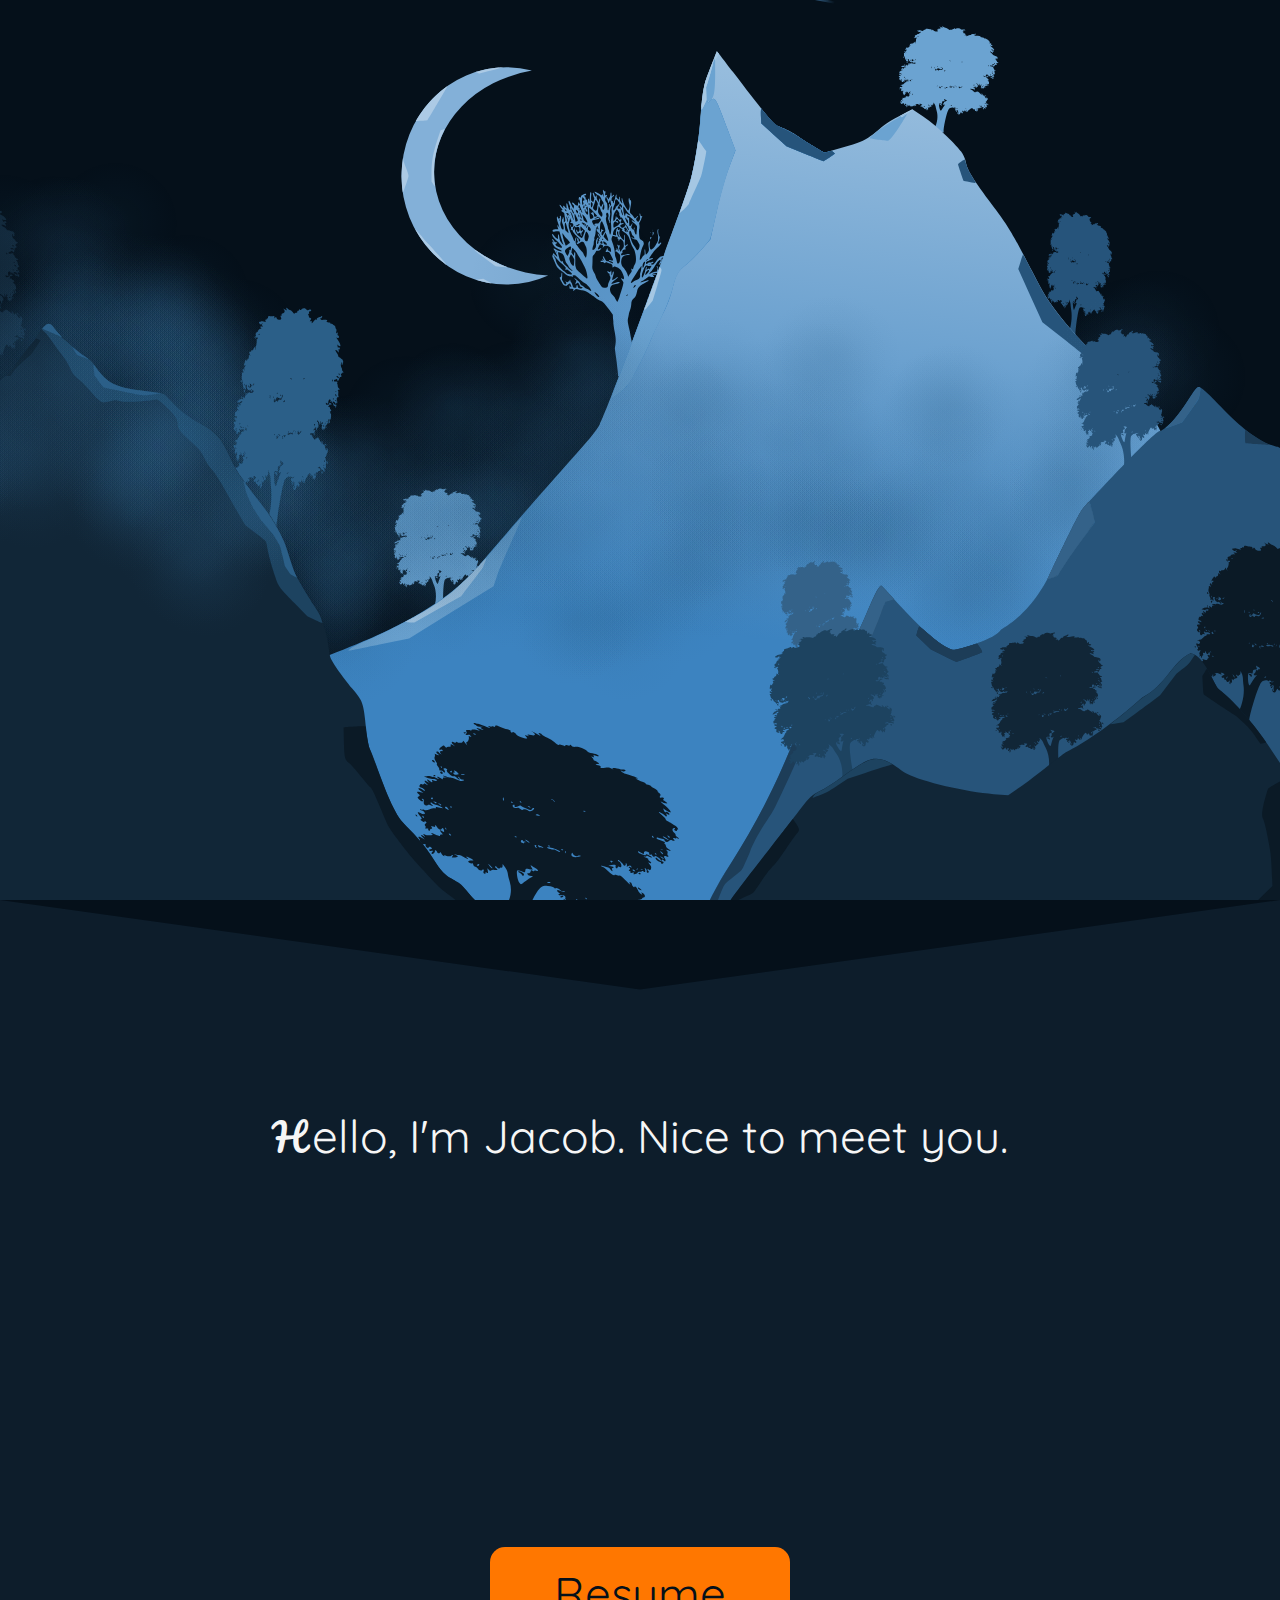
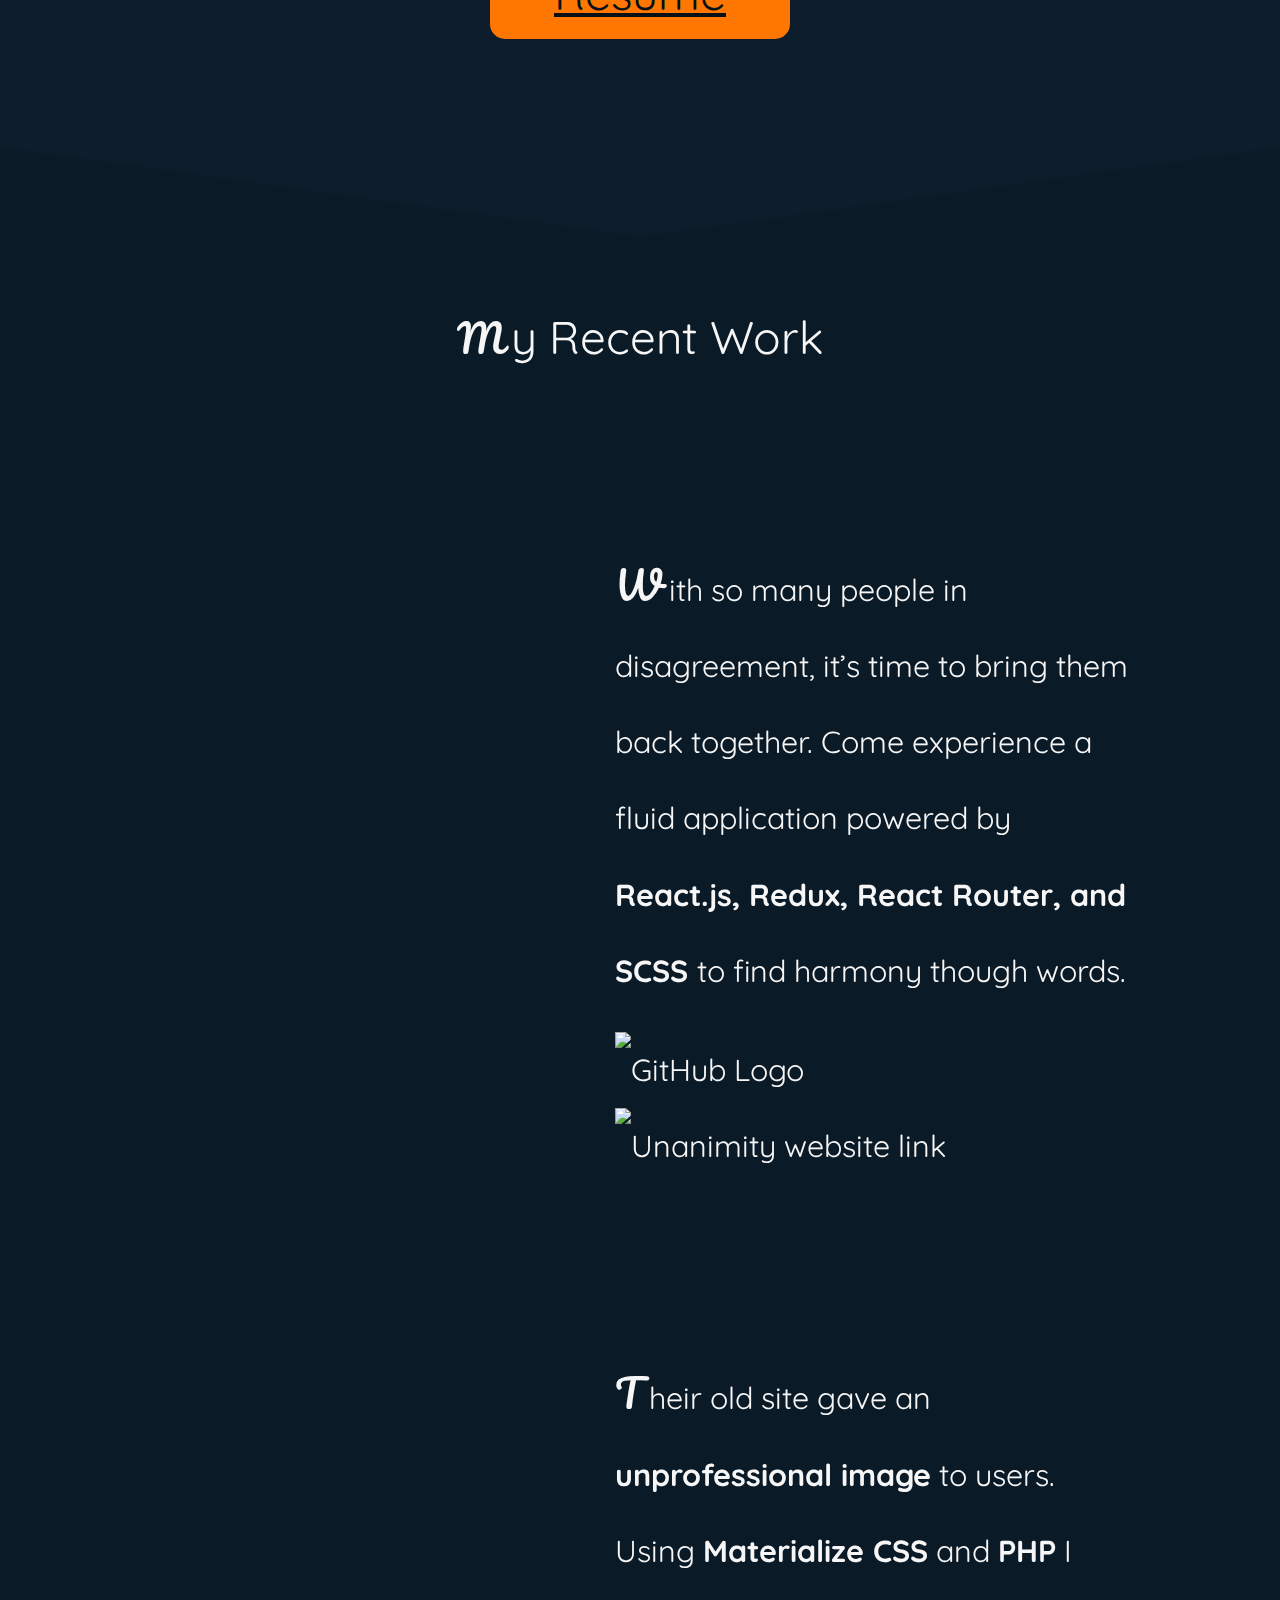
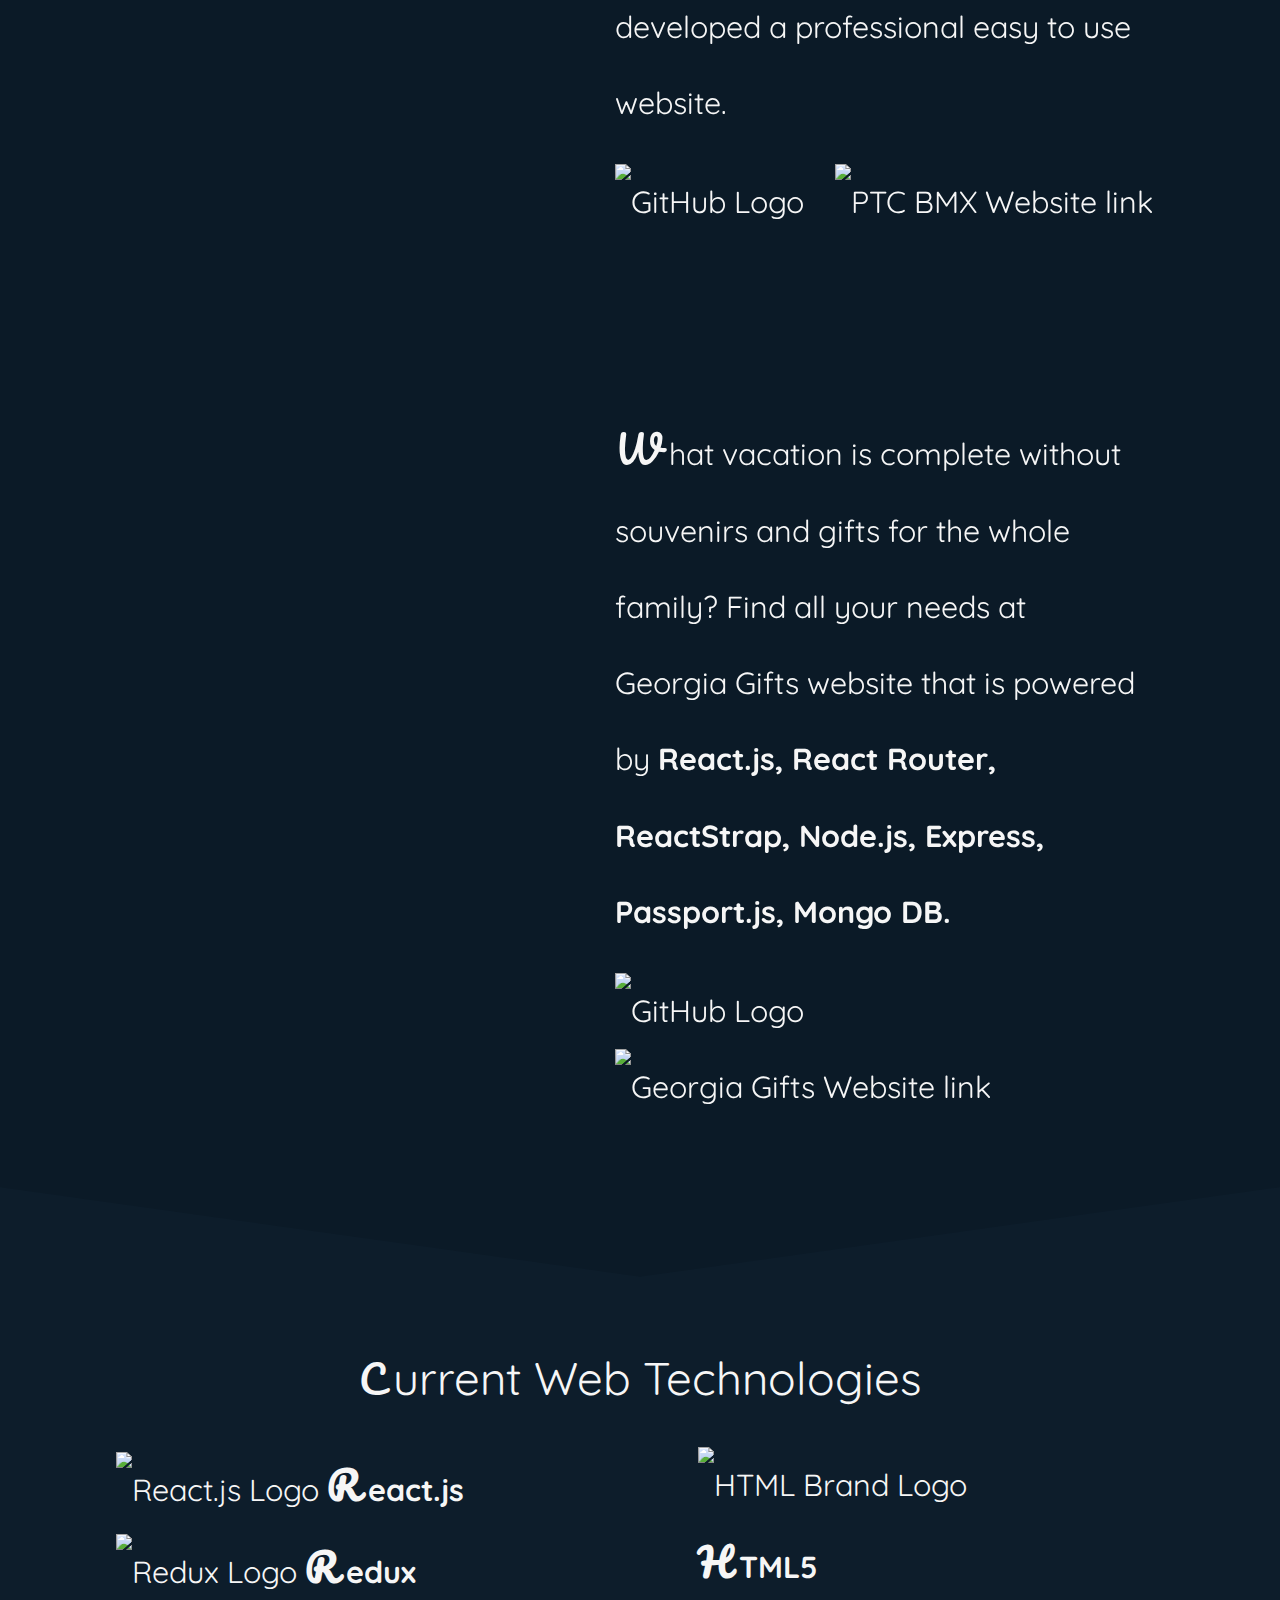
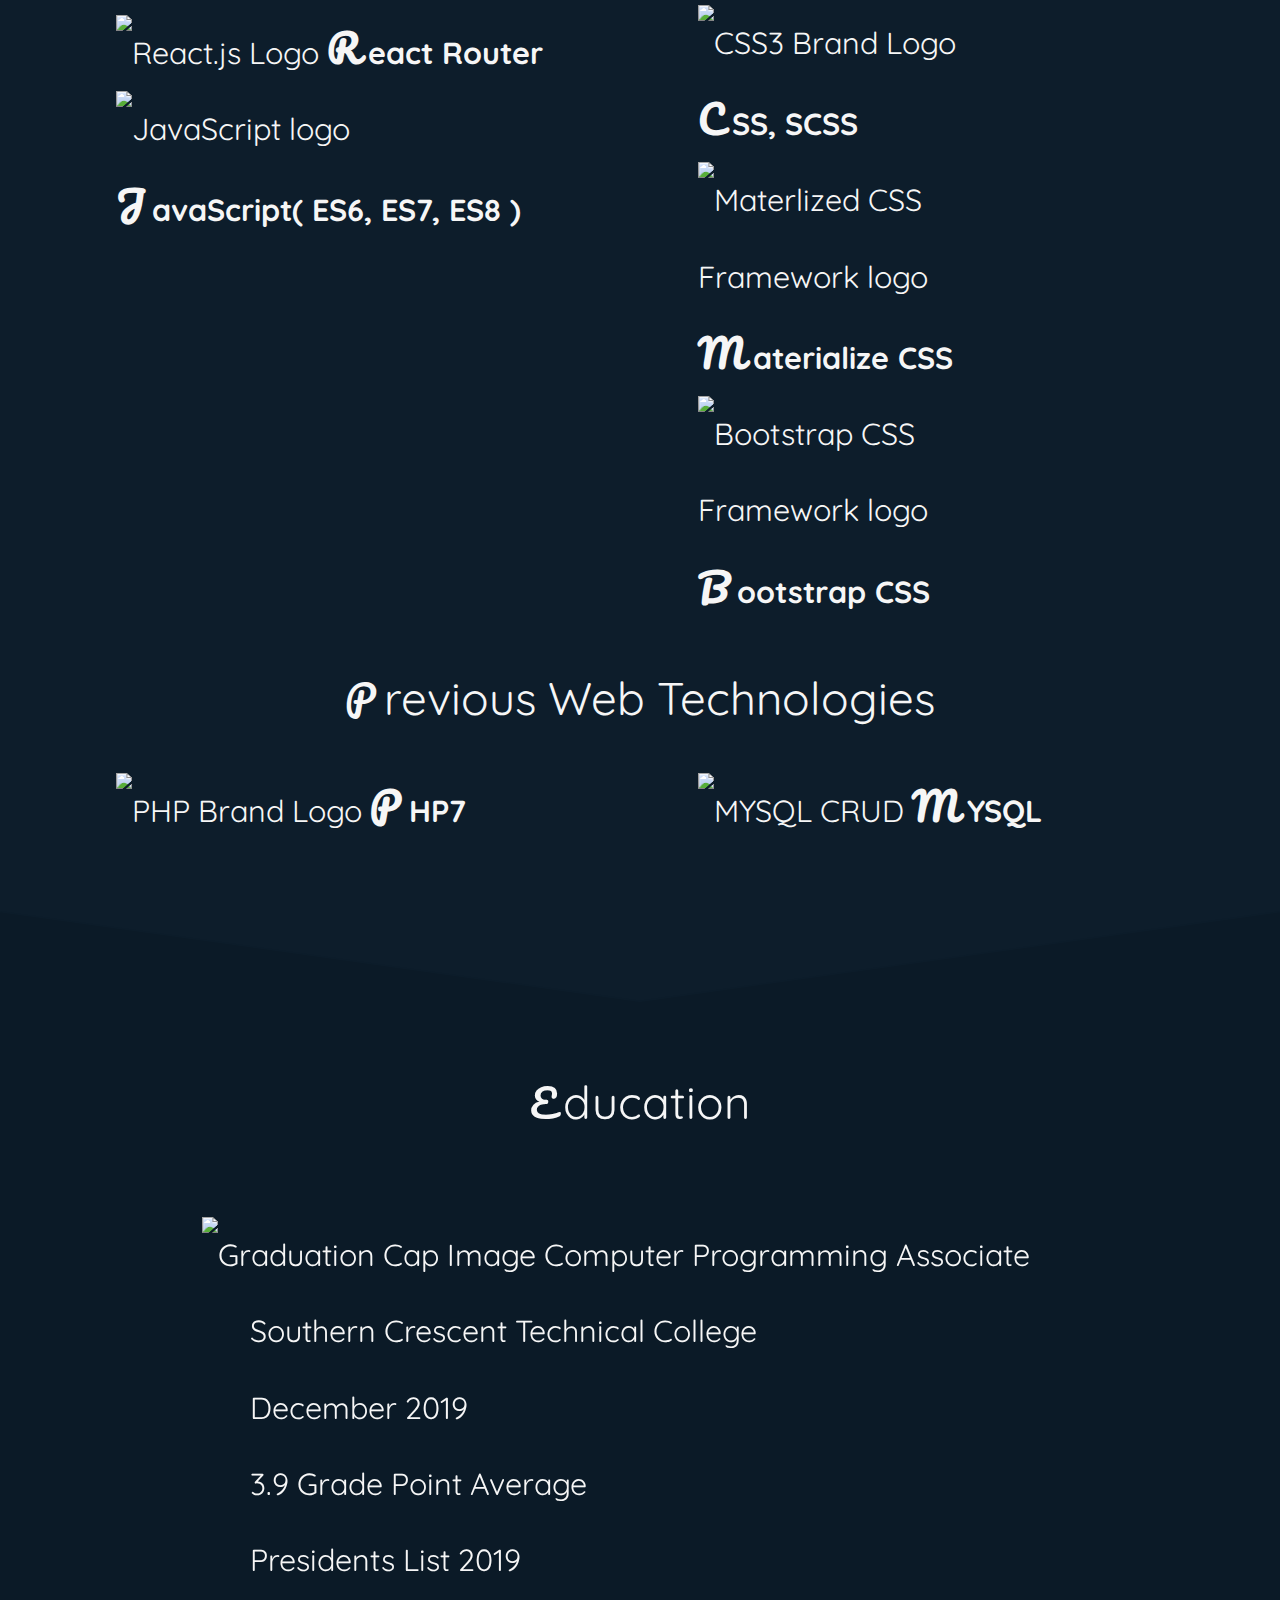
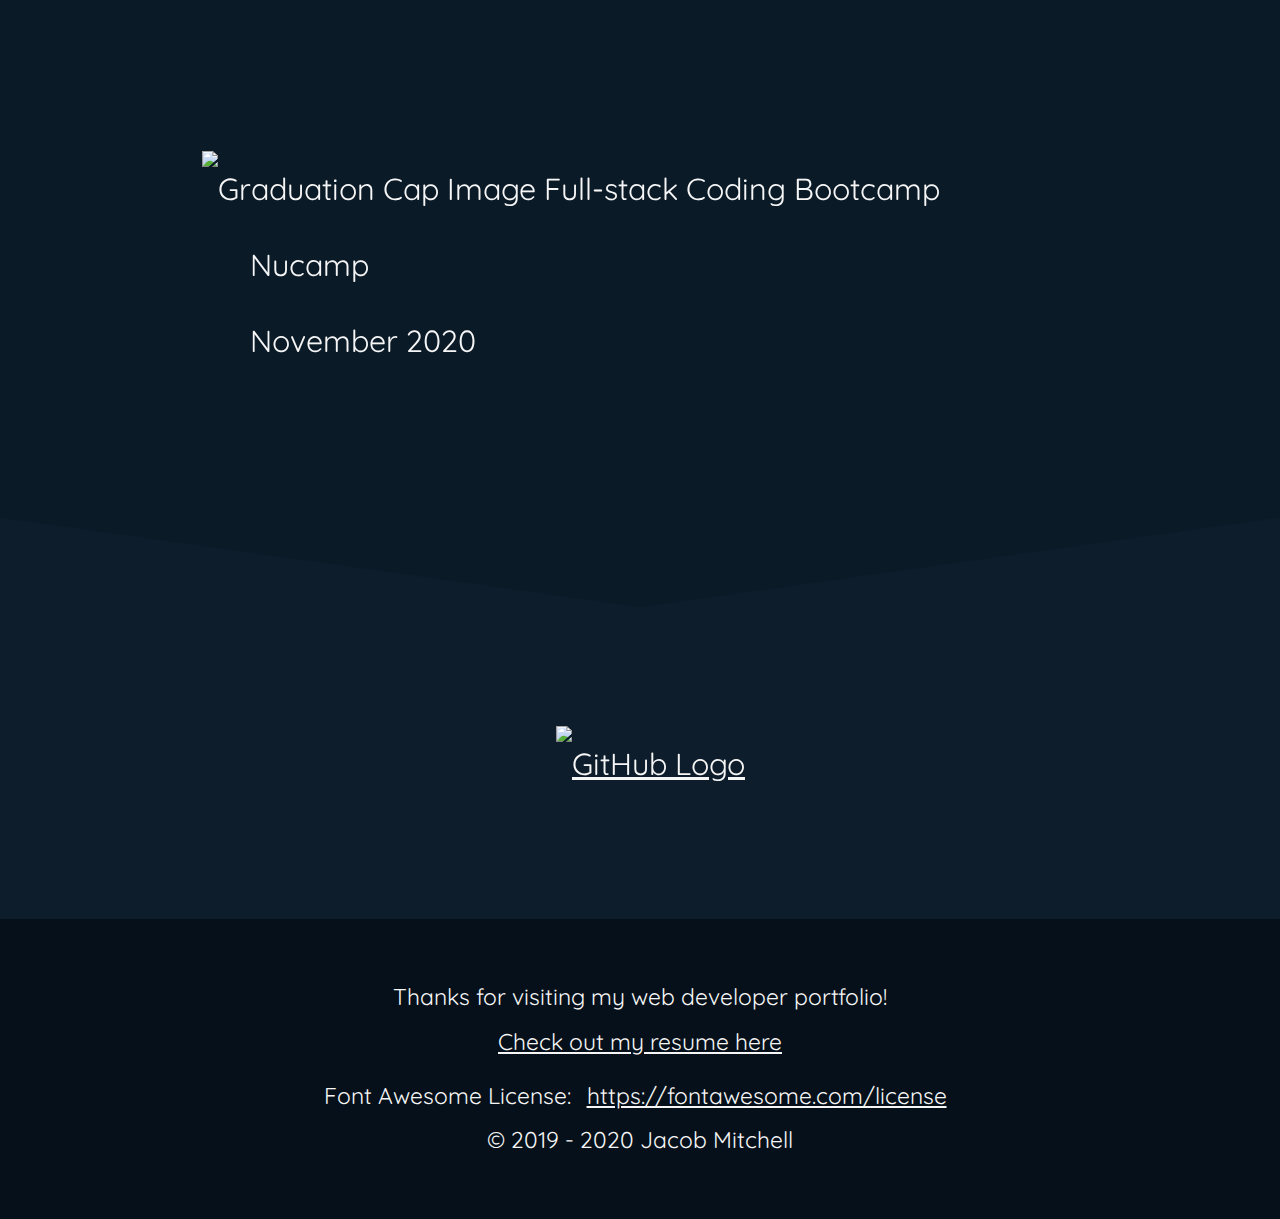
==== index.html @ 5f31bdf4 "Made text colors for portfolio more Professional" ====
﻿<!DOCTYPE html>
<html lang="en">
<head>
	<meta charset="utf-8">
	<meta name="viewport" content="width=device-width, initial-scale=1.0">
	<!-- set browser color to them color. only supported in certain mobile devices as of 5/13/19-->
		<meta name="theme-color" content="#FF7700">
		<meta name="apple-mobile-web-app-status-bar" content="#FF7700">
	<!-- favicon.browser will use the correct one based on their needs -->
		<link rel="apple-touch-icon" sizes="180x180" href="images/apple-touch-icon.png">
		<link rel="icon" type="image/png" sizes="32x32" href="images/favicon-32x32.png">
		<link rel="icon" type="image/png" sizes="16x16" href="images/favicon-16x16.png">
		<link rel="manifest" href="/manifest.json">
		<link rel="stylesheet" type="text/css" href="css/styles.css">
	<!-- Google Fonts-->
		<link   href="https://fonts.googleapis.com/css?family=Quicksand&display=swap" rel="stylesheet noopener">
		<link  href="https://fonts.googleapis.com/css?family=Pacifico&display=swap" rel="stylesheet noopener">
	<!-- SEO-->
	<!--json-ld -->
		<link rel="canonical" href="https://jacobportfolio.com" />
		<script type='application/ld+json'>
			{
			"@context": "http://www.schema.org",
			"@type": "person",
			"name": "Jacob Mitchell",
			"jobTitle": "Javascript Web Developer",
				"image": "images/jacob_website_developer.jpg",
			"url": "https://jacobportfolio.com"
			}
			</script>
			<script type='application/ld+json'>
			{
				"@context": "http://www.schema.org",
				"@type": "WebSite",
			"name": "Jacob Mitchell Web Developer Portfolio",
			"alternateName": "Jacob's Portfolio",
			"url": "https://jacobportfolio.com"
			}
			</script>
			<script type="application/ld+json">
			{
				"@context": "http://schema.org",
				"@type": "WebPage",
				"name": "Jacob Mitchell Web developer Portfolio",
				"description": "I first began programming robots while in high school. Since then, I have grown into a professional web developer focused on exploiting the power of JavaScript languages and frameworks. Check out the rest of my website below to learn about my specific skills and recently completed projects.",
				"publisher": {
					"@type": "ProfilePage",
					"name": "Jacob Mitchell"
				},
					"primaryImageOfPage":{
							"@type": "ImageObject",
							"url": "https://jacobportfolio.com/images/primaryimageofpage.png"
					}
			}
		</script>
	<!--end of json-ld -->
	<meta property="og:title" content="Jacob's Portfolio" >
	<meta property="og:url" content="https://jacobportfolio.com/" >
	<meta property="og:image" content="https://jacobportfolio.com/images/primaryImageOfPage.png" >
	<meta name="description" content="Since coding robots in highschool, three years ago, I've received my computer programming Associate degree. While in college, I started building websites and I'm loving it." />
	<title>Jacob's Portfolio</title>
</head>
<body>
	<header>
		<div class="canvas_container">
			<canvas id="canvas1">Your Browser dose not support HTML5 Canvas</canvas>
			<div class="hero-img"></div>
		</div>
		<div class="herocontent">
			<svg  viewBox="0 100 210 297 " preserveAspectRatio="none">
				<g
				id="heroText">
				<path
					d="m 35.838637,139.30996 q 0.243417,0 0.34925,0.10583 0.116417,0.10584 0.116417,0.27517 0,0.27517 -0.169334,0.48683 -0.15875,0.21167 -0.508,0.22225 -0.836083,0.0106 -1.502833,-0.127 -0.740833,1.57692 -1.788583,2.62467 -1.037167,1.03717 -2.053167,1.03717 -0.931333,0 -1.397,-0.98425 -0.465666,-0.99484 -0.529166,-2.65642 -0.635,1.8415 -1.439334,2.74108 -0.79375,0.89959 -1.693333,0.89959 -1.016,0 -1.534583,-1.25942 -0.518584,-1.27 -0.518584,-3.40783 0,-1.55575 0.275167,-3.41842 0.07408,-0.52917 0.264583,-0.73025 0.201084,-0.21167 0.624417,-0.21167 0.3175,0 0.486833,0.13759 0.179917,0.13758 0.179917,0.508 0,0.0741 -0.02117,0.28575 -0.3175,2.16958 -0.3175,3.69358 0,1.41817 0.243417,2.19075 0.243417,0.77258 0.656167,0.77258 0.370416,0 0.889,-0.77258 0.529166,-0.78317 1.04775,-2.30717 0.518583,-1.53458 0.878416,-3.65125 0.08467,-0.48683 0.306917,-0.66675 0.232833,-0.1905 0.624417,-0.1905 0.328083,0 0.47625,0.14817 0.15875,0.13758 0.15875,0.42333 0,0.16934 -0.02117,0.26459 -0.296333,1.72508 -0.296333,3.45016 0,1.17475 0.07408,1.87325 0.08467,0.6985 0.306917,1.06892 0.232833,0.35983 0.66675,0.35983 0.508,0 1.132416,-0.762 0.624417,-0.77258 1.143,-1.91558 -0.645583,-0.40217 -0.973667,-1.03717 -0.328083,-0.64558 -0.328083,-1.48166 0,-0.83609 0.254,-1.40759 0.264583,-0.58208 0.709083,-0.86783 0.455084,-0.28575 1.005417,-0.28575 0.677333,0 1.068917,0.48683 0.402166,0.48684 0.402166,1.3335 0,1.19592 -0.518583,2.65642 0.53975,0.0952 1.27,0.0952 z m -3.122083,-2.08492 q 0,1.03717 0.66675,1.53459 0.41275,-1.18534 0.41275,-1.95792 0,-0.4445 -0.116417,-0.64558 -0.116417,-0.21167 -0.3175,-0.21167 -0.28575,0 -0.465667,0.33867 -0.179916,0.32808 -0.179916,0.94191 z"
					/>
				<path
					d="m 40.823882,141.52188 q 0.137583,0 0.211666,0.127 0.08467,0.127 0.08467,0.34925 0,0.42333 -0.201083,0.65616 -0.391584,0.47625 -1.11125,0.87842 -0.709083,0.40217 -1.524,0.40217 -1.11125,0 -1.725083,-0.60325 -0.613834,-0.60325 -0.613834,-1.651 0,-0.73025 0.306917,-1.35467 0.306917,-0.635 0.846667,-1.00542 0.550333,-0.37041 1.23825,-0.37041 0.613833,0 0.98425,0.37041 0.370416,0.35984 0.370416,0.98425 0,0.73025 -0.529166,1.25942 -0.518584,0.51858 -1.767417,0.8255 0.264583,0.48683 1.005417,0.48683 0.47625,0 1.0795,-0.32808 0.613833,-0.33867 1.058333,-0.87842 0.127,-0.14816 0.28575,-0.14816 z m -2.667,-1.53459 q -0.391583,0 -0.66675,0.45509 -0.264583,0.45508 -0.264583,1.10066 v 0.0212 q 0.624416,-0.14817 0.98425,-0.4445 0.359833,-0.29633 0.359833,-0.68792 0,-0.20108 -0.116417,-0.3175 -0.105833,-0.127 -0.296333,-0.127 z"
					/>
				<path
					d="m 43.182147,143.93488 q -1.058333,0 -1.545166,-0.81492 -0.47625,-0.81492 -0.47625,-2.36008 0,-1.36525 0.338666,-2.96334 0.338667,-1.60866 0.98425,-2.7305 0.656167,-1.13241 1.55575,-1.13241 0.486834,0 0.783167,0.42333 0.296333,0.41275 0.296333,1.0795 0,0.86783 -0.328083,1.72508 -0.328083,0.85725 -1.090083,1.79917 0.518583,0.0423 0.899583,0.34925 0.391583,0.30692 0.592667,0.79375 0.211666,0.48683 0.211666,1.05833 0,0.79375 -0.3175,1.42875 -0.306916,0.635 -0.814916,0.99484 -0.508,0.34925 -1.090084,0.34925 z m -0.624416,-4.2545 q 0.6985,-1.28059 1.11125,-2.25425 0.423333,-0.98425 0.423333,-1.74625 0,-0.33867 -0.08467,-0.51859 -0.07408,-0.17991 -0.211666,-0.17991 -0.211667,0 -0.465667,0.635 -0.243417,0.62441 -0.455083,1.70391 -0.211667,1.0795 -0.3175,2.36009 z m 0.66675,3.1115 q 0.359833,0 0.60325,-0.39159 0.254,-0.39158 0.254,-1.143 0,-0.58208 -0.211667,-0.87841 -0.211667,-0.29634 -0.508,-0.29634 -0.370417,0 -0.624417,0.381 -0.254,0.381 -0.254,1.11125 0,0.635 0.211667,0.93134 0.211667,0.28575 0.529167,0.28575 z"
					/>
				<path
					d="m 47.593908,141.27846 q -0.254,0.0212 -0.41275,-0.14817 -0.148167,-0.16933 -0.148167,-0.47625 0,-0.28575 0.137583,-0.42333 0.148167,-0.13758 0.423334,-0.15875 l 2.169583,-0.21167 q 0.264583,-0.0212 0.402167,0.13759 0.148166,0.14816 0.148166,0.4445 0,0.5715 -0.550333,0.62441 z"
					/>
				<path
					d="m 60.702361,137.10863 q 0,0.89958 -0.635,1.55575 -0.635,0.64558 -1.852084,0.93133 0.656167,0.17992 0.994834,0.59267 0.338666,0.40216 0.338666,0.93133 0,0.83608 -0.529166,1.44992 -0.518584,0.61383 -1.524,0.9525 -1.005417,0.32808 -2.423583,0.32808 -0.529167,0 -0.846667,-0.0318 -0.01058,0.29633 -0.254,0.4445 -0.243417,0.14817 -0.624417,0.14817 -0.381,0 -0.529166,-0.16934 -0.137584,-0.16933 -0.116417,-0.49741 0.09525,-1.48167 0.370417,-3.10092 0.275166,-1.62983 0.6985,-3.14325 0.07408,-0.26458 0.296333,-0.37042 0.22225,-0.10583 0.582083,-0.10583 0.645584,0 0.645584,0.35983 0,0.14817 -0.0635,0.33867 -0.275167,0.8255 -0.550334,2.24367 -0.275166,1.40758 -0.391583,2.68816 0.508,0.0423 0.8255,0.0423 1.481666,0 2.169583,-0.42334 0.6985,-0.43391 0.6985,-1.10066 0,-0.46567 -0.402167,-0.78317 -0.391583,-0.3175 -1.322916,-0.34925 -0.211667,-0.0106 -0.296333,-0.10583 -0.08467,-0.0952 -0.08467,-0.30692 0,-0.30692 0.127,-0.49742 0.127,-0.1905 0.465666,-0.20108 0.751417,-0.0212 1.354667,-0.22225 0.613833,-0.20108 0.963083,-0.56092 0.34925,-0.37041 0.34925,-0.85725 0,-0.61383 -0.60325,-0.96308 -0.60325,-0.35983 -1.852083,-0.35983 -1.132416,0 -2.19075,0.29633 -1.058333,0.28575 -1.799166,0.73025 -0.338667,0.20108 -0.5715,0.20108 -0.1905,0 -0.296334,-0.127 -0.09525,-0.13758 -0.09525,-0.33866 0,-0.26459 0.105834,-0.45509 0.116416,-0.1905 0.53975,-0.43391 0.889,-0.508 2.084916,-0.79375 1.195917,-0.28575 2.44475,-0.28575 1.915583,0 2.8575,0.64558 0.941917,0.64558 0.941917,1.70392 z"
		
					/>
				<path
					d="m 62.48416,143.93488 q -0.656166,0 -1.04775,-0.47625 -0.391583,-0.47625 -0.391583,-1.24884 0,-0.84666 0.391583,-1.59808 0.391584,-0.762 1.037167,-1.21708 0.656166,-0.46567 1.386416,-0.46567 0.232834,0 0.306917,0.0953 0.08467,0.0847 0.137583,0.3175 0.22225,-0.0423 0.465667,-0.0423 0.518583,0 0.518583,0.37041 0,0.22225 -0.15875,1.05834 -0.243416,1.21708 -0.243416,1.69333 0,0.15875 0.07408,0.254 0.08467,0.0953 0.211667,0.0953 0.201083,0 0.486833,-0.254 0.28575,-0.26458 0.772583,-0.84667 0.127,-0.14816 0.28575,-0.14816 0.137584,0 0.211667,0.127 0.08467,0.127 0.08467,0.34925 0,0.42333 -0.201084,0.65616 -0.433916,0.53975 -0.92075,0.91017 -0.486833,0.37042 -0.941916,0.37042 -0.34925,0 -0.645584,-0.23284 -0.28575,-0.24341 -0.433916,-0.65616 -0.550334,0.889 -1.386417,0.889 z m 0.381,-1.06892 q 0.232833,0 0.4445,-0.27517 0.211667,-0.27516 0.306917,-0.73025 l 0.391583,-1.94733 q -0.4445,0.0106 -0.8255,0.33867 -0.370417,0.3175 -0.592666,0.84666 -0.22225,0.52917 -0.22225,1.12184 0,0.32808 0.127,0.48683 0.137583,0.15875 0.370416,0.15875 z"
					/>
				<path
					d="m 68.960665,144.16771 q -0.550333,0 -0.846666,-0.254 -0.28575,-0.254 -0.28575,-0.5715 0,-0.27517 0.201083,-0.47625 0.201083,-0.20108 0.592667,-0.20108 0.137583,0 0.3175,0.0317 0.1905,0.0212 0.28575,0.0317 -0.01058,-0.27517 -0.127,-0.51859 -0.105834,-0.24341 -0.275167,-0.46566 -0.169333,-0.23284 -0.3175,-0.40217 -0.328083,0.62442 -0.656167,1.03717 -0.3175,0.41275 -0.6985,0.78316 -0.1905,0.1905 -0.402166,0.1905 -0.169334,0 -0.275167,-0.11641 -0.105833,-0.127 -0.105833,-0.30692 0,-0.21167 0.148166,-0.39158 l 0.137584,-0.16934 q 0.582083,-0.71966 0.878416,-1.18533 0.179917,-0.30692 0.423334,-0.81492 0.243416,-0.51858 0.47625,-1.06891 0.201083,-0.46567 0.836083,-0.46567 0.296333,0 0.41275,0.0529 0.116417,0.0529 0.116417,0.16933 0,0.0635 -0.04233,0.20108 -0.04233,0.13759 -0.116416,0.27517 -0.1905,0.381 -0.1905,0.64558 0,0.15875 0.105833,0.34925 0.116417,0.1905 0.34925,0.47625 0.338667,0.4445 0.508,0.762 0.179917,0.30692 0.179917,0.67734 0,0.10583 -0.02117,0.29633 0.518583,-0.20108 1.217083,-1.06892 0.127,-0.14816 0.28575,-0.14816 0.137584,0 0.211667,0.127 0.08467,0.127 0.08467,0.34925 0,0.40216 -0.201084,0.65616 -0.529166,0.65617 -1.016,0.89959 -0.47625,0.23283 -1.185333,0.254 -0.423333,0.35983 -1.005417,0.35983 z"
					/>
				<path
					d="m 77.067335,141.52188 q 0.137583,0 0.211666,0.127 0.08467,0.127 0.08467,0.34925 0,0.42333 -0.201083,0.65616 -0.391584,0.47625 -1.11125,0.87842 -0.709084,0.40217 -1.524,0.40217 -1.11125,0 -1.725084,-0.60325 -0.613833,-0.60325 -0.613833,-1.651 0,-0.73025 0.306917,-1.35467 0.306916,-0.635 0.846666,-1.00542 0.550334,-0.37041 1.23825,-0.37041 0.613834,0 0.98425,0.37041 0.370417,0.35984 0.370417,0.98425 0,0.73025 -0.529167,1.25942 -0.518583,0.51858 -1.767416,0.8255 0.264583,0.48683 1.005416,0.48683 0.47625,0 1.0795,-0.32808 0.613834,-0.33867 1.058334,-0.87842 0.127,-0.14816 0.28575,-0.14816 z m -2.667,-1.53459 q -0.391584,0 -0.66675,0.45509 -0.264584,0.45508 -0.264584,1.10066 v 0.0212 q 0.624417,-0.14817 0.98425,-0.4445 0.359834,-0.29633 0.359834,-0.68792 0,-0.20108 -0.116417,-0.3175 -0.105833,-0.127 -0.296333,-0.127 z"
					/>
				<path
					d="m 81.120423,141.52188 q 0.116417,0.86783 0.338667,1.7145 0.04233,0.13758 0.04233,0.28575 0,0.47625 -0.582083,0.47625 -0.328084,0 -0.508,-0.17992 -0.169334,-0.17992 -0.3175,-0.67733 l -0.01058,-0.0423 q -0.402166,0.49742 -0.73025,0.66675 -0.3175,0.16934 -0.740833,0.16934 -0.645583,0 -1.068917,-0.47625 -0.41275,-0.48684 -0.41275,-1.25942 0,-0.84667 0.359834,-1.56633 0.359833,-0.71967 0.98425,-1.17475 0.624416,-0.46567 1.397,-0.56092 0.201083,-2.00025 0.762,-3.48192 0.5715,-1.48166 1.513416,-1.48166 0.455084,0 0.751417,0.41275 0.306917,0.41275 0.306917,1.24883 0,1.16417 -0.5715,2.71992 -0.5715,1.55575 -1.513417,3.20675 z m 0.910167,-6.55109 q -0.306917,0 -0.582084,1.56634 -0.264583,1.56633 -0.359833,3.40783 1.17475,-2.54 1.17475,-4.1275 0,-0.40217 -0.07408,-0.62442 -0.0635,-0.22225 -0.15875,-0.22225 z m -3.048,7.89517 q 0.211666,0 0.402166,-0.15875 0.201084,-0.15875 0.508,-0.61383 -0.105833,-0.77259 -0.105833,-1.59809 0,-0.32808 0.01058,-0.508 -0.582083,0.16934 -0.963083,0.77259 -0.381,0.60325 -0.381,1.3335 0,0.77258 0.529167,0.77258 z"
					/>
				<path
					d="m 95.146644,137.57429 q 0,0.89959 -0.465666,1.651 -0.465667,0.75142 -1.354667,1.22767 -0.889,0.47625 -2.116667,0.56092 l -0.455083,2.55058 q -0.264583,1.47108 -1.439333,1.47108 -0.645584,0 -1.195917,-0.381 -0.53975,-0.381 -0.867833,-1.16416 -0.328084,-0.78317 -0.328084,-1.92617 0,-2.14842 0.687917,-3.64067 0.6985,-1.50283 1.862667,-2.24366 1.17475,-0.75142 2.582333,-0.75142 0.994833,0 1.68275,0.34925 0.6985,0.34925 1.04775,0.9525 0.359833,0.59267 0.359833,1.34408 z m -3.7465,2.3495 q 2.169584,-0.27516 2.169584,-2.25425 0,-0.6985 -0.465667,-1.13241 -0.455083,-0.4445 -1.418167,-0.4445 -1.090083,0 -1.905,0.68791 -0.804333,0.68792 -1.248833,1.91559 -0.433917,1.21708 -0.433917,2.78341 0,0.65617 0.127,1.16417 0.137584,0.508 0.338667,0.79375 0.211667,0.27517 0.402167,0.27517 0.264583,0 0.402166,-0.73025 l 0.34925,-2.00025 q -0.41275,-0.0635 -0.359833,-0.0529 -0.3175,-0.0529 -0.41275,-0.1905 -0.09525,-0.14817 -0.09525,-0.37042 0,-0.23283 0.127,-0.37041 0.137583,-0.13759 0.370417,-0.13759 0.105833,0 0.15875,0.0106 0.254,0.0423 0.391583,0.0529 0.137583,-0.8255 0.391583,-2.21191 0.0635,-0.35984 0.28575,-0.508 0.232834,-0.15875 0.53975,-0.15875 0.34925,0 0.497417,0.13758 0.15875,0.127 0.15875,0.41275 0,0.16933 -0.02117,0.27517 z"
					/>
				<path
					d="m 96.39961,143.93488 q -0.402166,0 -0.5715,-0.42334 -0.15875,-0.42333 -0.15875,-1.35466 0,-1.37584 0.391584,-2.61409 0.09525,-0.30691 0.306916,-0.4445 0.22225,-0.14816 0.613834,-0.14816 0.211666,0 0.296333,0.0529 0.08467,0.0529 0.08467,0.20109 0,0.16933 -0.15875,0.762 -0.105834,0.42333 -0.169334,0.74083 -0.0635,0.3175 -0.105833,0.78317 0.34925,-0.91017 0.783167,-1.48167 0.433916,-0.5715 0.846666,-0.81492 0.423334,-0.24341 0.772584,-0.24341 0.687913,0 0.687913,0.68791 0,0.13759 -0.09525,0.66675 -0.08467,0.42334 -0.08467,0.52917 0,0.37042 0.26459,0.37042 0.29633,0 0.762,-0.46567 0.13758,-0.13758 0.28575,-0.13758 0.13758,0 0.21166,0.127 0.0847,0.11641 0.0847,0.3175 0,0.39158 -0.21167,0.61383 -0.29633,0.30692 -0.6985,0.52917 -0.39158,0.21166 -0.836084,0.21166 -0.560916,0 -0.85725,-0.28575 -0.28575,-0.28575 -0.28575,-0.77258 0,-0.15875 0.03175,-0.3175 0.02117,-0.21167 0.02117,-0.28575 0,-0.16933 -0.116417,-0.16933 -0.15875,0 -0.423333,0.35983 -0.254,0.34925 -0.508,0.93133 -0.254,0.58209 -0.41275,1.22767 -0.116417,0.49742 -0.275167,0.67733 -0.148166,0.16934 -0.47625,0.16934 z"
					/>
				<path
					d="m 106.69008,140.63288 q 0.13759,0 0.21167,0.13758 0.0741,0.13758 0.0741,0.34925 0,0.508 -0.30691,0.60325 -0.635,0.22225 -1.397,0.254 -0.20109,0.889 -0.79375,1.42875 -0.59267,0.52917 -1.34409,0.52917 -0.635,0 -1.09008,-0.30692 -0.4445,-0.30692 -0.67733,-0.81492 -0.23284,-0.508 -0.23284,-1.10066 0,-0.80434 0.30692,-1.42875 0.30692,-0.635 0.84667,-0.98425 0.53975,-0.35984 1.19591,-0.35984 0.80434,0 1.29117,0.56092 0.49742,0.55033 0.58208,1.36525 0.49742,-0.0318 1.18534,-0.21167 0.0847,-0.0212 0.14816,-0.0212 z m -3.47133,2.18016 q 0.33867,0 0.58208,-0.27516 0.254,-0.27517 0.33867,-0.79375 -0.32808,-0.22225 -0.508,-0.58209 -0.16933,-0.35983 -0.16933,-0.762 0,-0.16933 0.0318,-0.33866 h -0.0529 q -0.42333,0 -0.70908,0.41275 -0.27517,0.40216 -0.27517,1.143 0,0.58208 0.22225,0.889 0.23283,0.30691 0.53975,0.30691 z"
					/>
				<path
					d="m 112.52597,140.63288 q 0.13758,0 0.21166,0.13758 0.0741,0.13758 0.0741,0.34925 0,0.26458 -0.0741,0.41275 -0.0741,0.13758 -0.23283,0.1905 -0.635,0.22225 -1.397,0.254 -0.21167,0.87842 -0.80433,1.41817 -0.58209,0.53975 -1.29117,0.53975 -1.06892,0 -1.55575,-0.81492 -0.48683,-0.81492 -0.48683,-2.36008 0,-1.36525 0.33866,-2.96334 0.33867,-1.60866 0.98425,-2.7305 0.65617,-1.13241 1.55575,-1.13241 0.48684,0 0.78317,0.42333 0.29633,0.41275 0.29633,1.0795 0,0.86783 -0.32808,1.72508 -0.32808,0.85725 -1.09008,1.79917 0.70908,0.0529 1.15358,0.59267 0.4445,0.52916 0.52917,1.31233 0.49741,-0.0318 1.18533,-0.21167 0.0635,-0.0212 0.14817,-0.0212 z m -2.921,-5.6515 q -0.21167,0 -0.46567,0.635 -0.24342,0.62441 -0.45508,1.70391 -0.21167,1.0795 -0.3175,2.36009 0.6985,-1.28059 1.11125,-2.25425 0.42333,-0.98425 0.42333,-1.74625 0,-0.33867 -0.0847,-0.51859 -0.0741,-0.17991 -0.21166,-0.17991 z m -0.55034,7.83166 q 0.32809,0 0.58209,-0.27516 0.254,-0.27517 0.33866,-0.79375 -0.32808,-0.22225 -0.508,-0.58209 -0.16933,-0.35983 -0.16933,-0.762 0,-0.14816 0.0423,-0.40216 h -0.0318 q -0.43391,0 -0.73025,0.43391 -0.28575,0.42334 -0.28575,1.143 0,0.60325 0.22225,0.92075 0.23284,0.3175 0.53975,0.3175 z"
					/>
				<path
					d="m 116.73714,141.52188 q 0.13758,0 0.21167,0.127 0.0847,0.127 0.0847,0.34925 0,0.42333 -0.20108,0.65616 -0.45508,0.56092 -0.99483,0.92075 -0.52917,0.35984 -1.2065,0.35984 -0.93134,0 -1.38642,-0.84667 -0.4445,-0.84667 -0.4445,-2.19075 0,-1.29117 0.32808,-2.94217 0.33867,-1.651 0.98425,-2.83633 0.65617,-1.18533 1.55575,-1.18533 0.508,0 0.79375,0.47625 0.29634,0.46566 0.29634,1.34408 0,1.25942 -0.6985,2.921 -0.6985,1.66158 -1.89442,3.29142 0.0741,0.43391 0.24342,0.62441 0.16933,0.17992 0.4445,0.17992 0.43391,0 0.762,-0.24342 0.32808,-0.254 0.83608,-0.85725 0.127,-0.14816 0.28575,-0.14816 z m -1.30175,-6.5405 q -0.24342,0 -0.55033,0.87841 -0.30692,0.87842 -0.53975,2.18017 -0.23284,1.30175 -0.254,2.49767 0.75141,-1.23825 1.19591,-2.4765 0.4445,-1.24884 0.4445,-2.27542 0,-0.80433 -0.29633,-0.80433 z"
					/>
				<path
					d="m 121.72636,141.52188 q 0.13758,0 0.21166,0.127 0.0847,0.127 0.0847,0.34925 0,0.42333 -0.20108,0.65616 -0.39159,0.47625 -1.11125,0.87842 -0.70909,0.40217 -1.524,0.40217 -1.11125,0 -1.72509,-0.60325 -0.61383,-0.60325 -0.61383,-1.651 0,-0.73025 0.30692,-1.35467 0.30691,-0.635 0.84666,-1.00542 0.55034,-0.37041 1.23825,-0.37041 0.61384,0 0.98425,0.37041 0.37042,0.35984 0.37042,0.98425 0,0.73025 -0.52917,1.25942 -0.51858,0.51858 -1.76741,0.8255 0.26458,0.48683 1.00541,0.48683 0.47625,0 1.0795,-0.32808 0.61384,-0.33867 1.05834,-0.87842 0.127,-0.14816 0.28575,-0.14816 z m -2.667,-1.53459 q -0.39159,0 -0.66675,0.45509 -0.26459,0.45508 -0.26459,1.10066 v 0.0212 q 0.62442,-0.14817 0.98425,-0.4445 0.35984,-0.29633 0.35984,-0.68792 0,-0.20108 -0.11642,-0.3175 -0.10583,-0.127 -0.29633,-0.127 z"
					/>
				<path
					d="m 122.74054,143.93488 q -0.40217,0 -0.5715,-0.42334 -0.15875,-0.42333 -0.15875,-1.35466 0,-1.37584 0.39158,-2.61409 0.0952,-0.30691 0.30692,-0.4445 0.22225,-0.14816 0.61383,-0.14816 0.21167,0 0.29634,0.0529 0.0847,0.0529 0.0847,0.20109 0,0.16933 -0.15875,0.762 -0.10583,0.42333 -0.16933,0.74083 -0.0635,0.30692 -0.10583,0.77258 0.28575,-0.8255 0.67733,-1.397 0.40217,-0.5715 0.81492,-0.84666 0.42333,-0.28575 0.79375,-0.28575 0.37041,0 0.51858,0.16933 0.15875,0.16933 0.15875,0.51858 0,0.33867 -0.20108,1.22767 -0.0847,0.381 -0.11642,0.5715 0.34925,-0.889 0.77258,-1.44992 0.43392,-0.56091 0.84667,-0.79375 0.41275,-0.24341 0.762,-0.24341 0.33867,0 0.508,0.17991 0.17992,0.16934 0.17992,0.508 0,0.27517 -0.11642,1.03717 -0.10583,0.64558 -0.16933,1.22767 -0.0635,0.5715 -0.0635,1.28058 0,0.40217 -0.16934,0.58208 -0.15875,0.16934 -0.52916,0.16934 -0.34925,0 -0.508,-0.17992 -0.15875,-0.17992 -0.15875,-0.53975 0,-0.42333 0.14816,-1.397 0.127,-0.84667 0.127,-1.0795 0,-0.16933 -0.11641,-0.16933 -0.13759,0 -0.39159,0.35983 -0.254,0.34925 -0.508,0.93133 -0.254,0.58209 -0.41275,1.22767 -0.11641,0.508 -0.27516,0.67733 -0.14817,0.16934 -0.48684,0.16934 -0.34925,0 -0.52916,-0.32809 -0.16934,-0.33866 -0.16934,-0.81491 0,-0.40217 0.10584,-1.16417 0.0847,-0.67733 0.0847,-0.889 0,-0.16933 -0.11641,-0.16933 -0.15875,0 -0.40217,0.381 -0.24342,0.381 -0.47625,0.97366 -0.22225,0.59267 -0.35983,1.16417 -0.11642,0.49742 -0.27517,0.67733 -0.14817,0.16934 -0.47625,0.16934 z"
					/>
				<path
					d="m 137.16082,143.96663 q -1.40758,0 -2.25425,-0.52917 -0.84667,-0.53975 -0.84667,-1.64042 0,-0.58208 0.20109,-0.889 0.20108,-0.30691 0.59266,-0.30691 0.28575,0 0.46567,0.14816 0.17992,0.14817 0.17992,0.381 0,0.21167 -0.0317,0.37042 0,0.0423 -0.0212,0.14817 -0.0106,0.10583 -0.0106,0.22225 0,0.47625 0.47625,0.70908 0.48683,0.23283 1.35466,0.23283 0.89959,0 1.40759,-0.3175 0.508,-0.32808 0.508,-0.91016 0,-0.35984 -0.23284,-0.61384 -0.23283,-0.26458 -0.58208,-0.43391 -0.34925,-0.17992 -0.98425,-0.43392 -0.81492,-0.3175 -1.3335,-0.60325 -0.508,-0.28575 -0.87842,-0.77258 -0.35983,-0.49742 -0.35983,-1.22767 0,-0.762 0.40217,-1.35467 0.41275,-0.59266 1.17475,-0.92075 0.77258,-0.32808 1.80975,-0.32808 0.77258,0 1.41816,0.23283 0.64559,0.22225 1.02659,0.68792 0.39158,0.46567 0.39158,1.143 0,0.66675 -0.20108,1.00542 -0.20109,0.33866 -0.59267,0.33866 -0.27517,0 -0.46567,-0.16933 -0.17991,-0.16933 -0.17991,-0.40217 0,-0.20108 0.0318,-0.37041 0.0317,-0.3175 0.0317,-0.40217 0,-0.4445 -0.43392,-0.67733 -0.43392,-0.23284 -1.0795,-0.23284 -0.91017,0 -1.397,0.33867 -0.47625,0.32808 -0.47625,0.93133 0,0.40217 0.24342,0.68792 0.254,0.28575 0.62441,0.47625 0.37042,0.1905 1.03717,0.45508 0.80433,0.32809 1.29117,0.59267 0.48683,0.26458 0.8255,0.71967 0.34925,0.45508 0.34925,1.12183 0,1.24883 -0.9525,1.92617 -0.94192,0.66675 -2.52942,0.66675 z"
					/>
				<path
					d="m 147.77177,140.63288 q 0.13758,0 0.21167,0.13758 0.0741,0.13758 0.0741,0.34925 0,0.508 -0.30692,0.60325 -0.635,0.22225 -1.397,0.254 -0.20108,0.889 -0.79375,1.42875 -0.59266,0.52917 -1.34408,0.52917 -0.635,0 -1.09008,-0.30692 -0.4445,-0.30692 -0.67734,-0.81492 -0.23283,-0.508 -0.23283,-1.10066 0,-0.80434 0.30692,-1.42875 0.30691,-0.635 0.84666,-0.98425 0.53975,-0.35984 1.19592,-0.35984 0.80433,0 1.29117,0.56092 0.49741,0.55033 0.58208,1.36525 0.49742,-0.0318 1.18533,-0.21167 0.0847,-0.0212 0.14817,-0.0212 z m -3.47133,2.18016 q 0.33866,0 0.58208,-0.27516 0.254,-0.27517 0.33867,-0.79375 -0.32809,-0.22225 -0.508,-0.58209 -0.16934,-0.35983 -0.16934,-0.762 0,-0.16933 0.0318,-0.33866 h -0.0529 q -0.42334,0 -0.70909,0.41275 -0.27516,0.40216 -0.27516,1.143 0,0.58208 0.22225,0.889 0.23283,0.30691 0.53975,0.30691 z"
					/>
				<path
					d="m 151.9884,141.52188 q 0.13759,0 0.21167,0.127 0.0847,0.127 0.0847,0.34925 0,0.42333 -0.20109,0.65616 -0.45508,0.56092 -0.99483,0.92075 -0.52917,0.35984 -1.2065,0.35984 -0.93133,0 -1.38642,-0.84667 -0.4445,-0.84667 -0.4445,-2.19075 0,-1.29117 0.32809,-2.94217 0.33866,-1.651 0.98425,-2.83633 0.65616,-1.18533 1.55575,-1.18533 0.508,0 0.79375,0.47625 0.29633,0.46566 0.29633,1.34408 0,1.25942 -0.6985,2.921 -0.6985,1.66158 -1.89442,3.29142 0.0741,0.43391 0.24342,0.62441 0.16933,0.17992 0.4445,0.17992 0.43392,0 0.762,-0.24342 0.32808,-0.254 0.83608,-0.85725 0.127,-0.14816 0.28575,-0.14816 z m -1.30175,-6.5405 q -0.24341,0 -0.55033,0.87841 -0.30692,0.87842 -0.53975,2.18017 -0.23283,1.30175 -0.254,2.49767 0.75142,-1.23825 1.19592,-2.4765 0.4445,-1.24884 0.4445,-2.27542 0,-0.80433 -0.29634,-0.80433 z"
					/>
				<path
					d="m 157.4962,140.66463 q 0.0318,-0.0106 0.10584,-0.0106 0.15875,0 0.24341,0.10584 0.0847,0.10583 0.0847,0.28575 0,0.32808 -0.127,0.51858 -0.127,0.17992 -0.381,0.26458 -0.48683,0.15875 -1.03717,0.15875 -0.46566,0 -0.87841,-0.127 -0.30692,0.49742 -0.67734,1.02659 -0.42333,0.60325 -0.73025,0.8255 -0.30691,0.22225 -0.6985,0.22225 -0.43391,0 -0.68791,-0.33867 -0.24342,-0.33867 -0.30692,-1.06892 -0.127,-1.48166 -0.127,-2.59291 v -0.37042 q 0.0106,-0.34925 0.1905,-0.48683 0.17992,-0.13759 0.53975,-0.13759 0.27517,0 0.40217,0.127 0.13758,0.11642 0.13758,0.40217 0,1.21708 0.14817,3.16442 0.635,-0.94192 0.9525,-1.50284 -0.15875,-0.30691 -0.15875,-0.73025 0,-0.35983 0.15875,-0.6985 0.15875,-0.33866 0.43391,-0.55033 0.27517,-0.21167 0.62442,-0.21167 0.30692,0 0.49742,0.22225 0.1905,0.21167 0.1905,0.62442 0,0.47625 -0.254,1.09008 0.40216,-0.0212 1.06891,-0.15875 z"
					/>
				<path
					d="m 159.22625,138.25163 q -0.4445,0 -0.66675,-0.20109 -0.22225,-0.21166 -0.22225,-0.58208 0,-0.37042 0.28575,-0.61383 0.29633,-0.254 0.73025,-0.254 0.39158,0 0.635,0.1905 0.24342,0.1905 0.24342,0.53975 0,0.42333 -0.27517,0.67733 -0.27517,0.24342 -0.73025,0.24342 z m -0.0847,5.68325 q -0.68791,0 -1.00541,-0.48684 -0.30692,-0.48683 -0.30692,-1.29116 0,-0.47625 0.11642,-1.21709 0.127,-0.75141 0.3175,-1.397 0.0952,-0.33866 0.254,-0.46566 0.15875,-0.127 0.508,-0.127 0.53975,0 0.53975,0.35983 0,0.26458 -0.20109,1.22767 -0.254,1.16416 -0.254,1.57691 0,0.3175 0.0847,0.48684 0.0847,0.16933 0.28575,0.16933 0.1905,0 0.47625,-0.26458 0.28575,-0.26459 0.762,-0.83609 0.127,-0.14816 0.28575,-0.14816 0.13758,0 0.21167,0.127 0.0847,0.127 0.0847,0.34925 0,0.42333 -0.20108,0.65616 -1.04775,1.28059 -1.95792,1.28059 z"
					/>
				<path
					d="m 162.02388,143.93488 q -0.40217,0 -0.5715,-0.42334 -0.15875,-0.42333 -0.15875,-1.35466 0,-1.37584 0.39158,-2.61409 0.0952,-0.30691 0.30692,-0.4445 0.22225,-0.14816 0.61383,-0.14816 0.21167,0 0.29634,0.0529 0.0847,0.0529 0.0847,0.20109 0,0.16933 -0.15875,0.762 -0.10583,0.42333 -0.16933,0.74083 -0.0635,0.3175 -0.10583,0.78317 0.34925,-0.91017 0.78316,-1.48167 0.43392,-0.5715 0.84667,-0.81492 0.42333,-0.24341 0.77258,-0.24341 0.68792,0 0.68792,0.68791 0,0.41275 -0.23283,1.49225 -0.20109,0.92075 -0.20109,1.21709 0,0.42333 0.30692,0.42333 0.21167,0 0.49742,-0.254 0.29633,-0.26458 0.78316,-0.84667 0.127,-0.14816 0.28575,-0.14816 0.13759,0 0.21167,0.127 0.0847,0.127 0.0847,0.34925 0,0.42333 -0.20109,0.65616 -0.45508,0.56092 -0.98425,0.92075 -0.51858,0.35984 -1.18533,0.35984 -0.53975,0 -0.81492,-0.30692 -0.27516,-0.3175 -0.27516,-0.91017 0,-0.29633 0.14816,-1.05833 0.13759,-0.66675 0.13759,-0.92075 0,-0.16933 -0.11642,-0.16933 -0.13758,0 -0.39158,0.35983 -0.24342,0.34925 -0.508,0.93133 -0.254,0.58209 -0.41275,1.22767 -0.11642,0.49742 -0.27517,0.67733 -0.14817,0.16934 -0.47625,0.16934 z"
					/>
				<path
					d="m 170.93869,139.29938 q 0.26458,0 0.37041,0.0847 0.11642,0.0741 0.11642,0.30692 0,0.127 -0.0106,0.20108 -0.0423,0.32809 -0.26459,1.69334 -0.15875,0.92075 -0.20108,1.21708 -0.40217,2.7305 -1.09008,4.30742 -0.67734,1.5875 -1.82034,1.5875 -0.53975,0 -0.87841,-0.33867 -0.33867,-0.32808 -0.33867,-0.86783 0,-0.75142 0.59267,-1.61925 0.59266,-0.85725 2.2225,-2.11667 l 0.0635,-0.41275 q -0.17992,0.28575 -0.47625,0.4445 -0.28575,0.14817 -0.5715,0.14817 -0.65617,0 -1.04775,-0.47625 -0.39159,-0.47625 -0.39159,-1.24884 0,-0.84666 0.39159,-1.59808 0.39158,-0.762 1.03716,-1.21708 0.65617,-0.46567 1.38642,-0.46567 0.23283,0 0.30692,0.0953 0.0847,0.0847 0.13758,0.3175 0.20108,-0.0423 0.46567,-0.0423 z m -1.905,3.56658 q 0.24341,0 0.46566,-0.29633 0.22225,-0.29634 0.3175,-0.84667 l 0.33867,-1.80975 q -0.43392,0.0106 -0.80433,0.33867 -0.37042,0.3175 -0.59267,0.84666 -0.22225,0.52917 -0.22225,1.12184 0,0.32808 0.127,0.48683 0.13758,0.15875 0.37042,0.15875 z m -0.87842,4.80483 q 0.26458,0 0.59267,-0.635 0.33866,-0.635 0.64558,-2.02141 -0.81492,0.6985 -1.17475,1.25941 -0.35983,0.56092 -0.35983,0.98425 0,0.17992 0.0635,0.29634 0.0741,0.11641 0.23283,0.11641 z"
					/>
				</g>
			</svg>	
		</div>
	</header>
	<main>
		<section id="me" class="section-dark">
			<div class="grid">
				<div class="col_container">	
					<h2>Hello, I'm Jacob. Nice to meet you.</h2>		
					<p>
						I first began programming robots while in high school. Since then, I have grown into a professional web developer focused on exploiting the power of JavaScript languages and frameworks. What problems can I solve for you?
					</p>
					<Button class="show_hover"><a target="_blank" href="jacob_mitchell_resume.pdf" aria-label="Jacob Mitchell's resume link">Resume</a></Button>
				</div>
			</div>
		</section>
		<section id="port" class="section-light">
			<h2>My Recent Work</h2>
			<div class="grid portfolio">
				<div class="col_container">
					<div class="grid">
						<!-- Unanimity image  -->
						<div class="port_col_1_5 show_hover">
							<a target="blank" href="https://unanimity.herokuapp.com/">
								<img class="slideIn left" lazy-src="images/unanimity.png" alt= " Unanimity messenger, Harmony through words">
							</a>
						</div>
						<!-- Unanimity -->
						<div class="port_col_5_12">
							<a target="blank" href="https://unanimity.herokuapp.com/">
								<h3 class="slideIn right">Unanimity</h3>									
							</a>						
							<p>
								With so many people in disagreement, it’s time to bring them back together. Come experience a fluid application powered by <strong>React.js, Redux, React Router, and SCSS </strong> to find harmony though words. 									
							</p>
							<a href="https://github.com/Blaine137/unanimityFIREBASE" target="_blank" rel="noreferrer">
								<img lazy-src="images/fontawesome/github-square-brands.svg" alt="GitHub Logo" aria-label="Jacob Mitchell's GitHub Link" class="show_hover github"> 
							</a>
							<a href="https://unanimity.herokuapp.com/" target="_blank" rel="noreferrer">
								<img lazy-src="images/fontawesome/external-link-alt-solid.svg" alt="Unanimity website link" aria-label="Jacob Mitchell's GitHub Link" class="show_hover github"> 
							</a>
						</div>
						<!-- PTC BMX  image -->
						<div class="port_col_1_5 show_hover">						
							<a target="_blank" rel="noopener" href="https://jacobportfolio.com/portfolio/ptc-bmx/">
								<img class="slideIn left" lazy-src="images/ptc_bmx_website.jpg" alt="Picture of PTC BMX website">
							</a>
						</div>
						<!-- PTC BMX  -->
						<div class="port_col_5_12">
							<a target="_blank" rel="noopener" href="https://jacobportfolio.com/portfolio/ptc-bmx/">
								<h3 class="slideIn right">PTC BMX Race Track</h3>
							</a>
							<p>
								Their old site gave an <strong>unprofessional image</strong> to users. Using <strong>Materialize CSS</strong> and <strong>PHP</strong> I developed a professional easy to use website. 
							</p>	
							<a href="https://github.com/transformerjnm/PTC-BMX" target="_blank" rel="noreferrer">
								<img lazy-src="images/fontawesome/github-square-brands.svg" alt="GitHub Logo" aria-label="Jacob Mitchell's GitHub Link" class="show_hover github"> 
							</a>
							<a href="https://jacobportfolio.com/portfolio/ptc-bmx/" target="_blank" rel="noreferrer">
								<img lazy-src="images/fontawesome/external-link-alt-solid.svg" alt="PTC BMX Website link" aria-label="Jacob Mitchell's GitHub Link" class="show_hover github"> 
							</a>
						</div>					
						<!-- Georgia Gifts image -->
						<div class="port_col_1_5 show_hover">
							<a target="_blank" href="https://georgia-gifts.herokuapp.com/" rel="noreferrer">
								<img class="slideIn left" lazy-src="images/georgia_gifts_react.png" alt="Georgia Gifts is a small website that demonstrates react.js website development.">
							</a>
						</div>
						<!-- Georgia Gifts -->
						<div class="port_col_5_12">
							<a target="_blank" href="https://georgia-gifts.herokuapp.com/" rel="noreferrer">
								<h3 class="slideIn right">Georgia Gifts</h3>
							</a>						
							<p>
								What vacation is complete without souvenirs and gifts for the whole family? Find all your needs 
								at Georgia Gifts website that is powered by <strong>React.js, React Router, ReactStrap, Node.js, Express, Passport.js, Mongo DB.</strong>
							</p>						
							<a href="https://github.com/transformerjnm/Gerogia-Gifts-MERN" target="_blank" rel="noreferrer">
								<img lazy-src="images/fontawesome/github-square-brands.svg" alt="GitHub Logo" aria-label="Link to Georgia Gifts Project" class="show_hover github"> 
							</a>
							<a href="https://georgia-gifts.herokuapp.com/" target="_blank" rel="noreferrer">
								<img lazy-src="images/fontawesome/external-link-alt-solid.svg" alt="Georgia Gifts Website link" aria-label="Jacob Mitchell's GitHub Link" class="show_hover github"> 
							</a>
						</div><!-- MYSQL & PHP -->				
					</div><!-- grid -->
				</div><!-- col container -->
			</div><!-- grid portfolio -->
		</section><!-- portfolio -->
		<section id="skills" class="section-dark grid">
			<h2>Current Web Technologies</h2>			
			<div class="skill_col_1">
				<img class="skillIconHeight" lazy-src="images/fontawesome/react-brands.svg" alt="React.js Logo" aria-label="React.js logo">
				<h4>React.js</h4>
				<br>
				<img class="skillIconHeight" lazy-src="images/redux.png" alt="Redux Logo" aria-label="redux logo">
				<h4>Redux</h4>
				<br>
				<img class="skillIconHeight" lazy-src="images/fontawesome/react-brands.svg" alt="React.js Logo" aria-label="React.js logo">
				<h4>React Router</h4>
				<br>
				<img class="skillIconHeight" lazy-src="images/fontawesome/js-square-brands.svg" alt="JavaScript logo" aria-label="JavaScript Logo">
				<h4>JavaScript( ES6, ES7, ES8 )</h4>
				<br>
			</div>
			<div class="skill_col_2">
				<img class="skillIconHeight" aria-label="HTML Brand Logo" lazy-src="images/fontawesome/html5-brands.svg" alt="HTML Brand Logo">
				<h4>HTML5</h4>
				<br>
				<img class="skillIconHeight" lazy-src="images/fontawesome/css3-alt-brands.svg" alt="CSS3 Brand Logo" aria-label="CSS3 Brand Logo">
				<h4>CSS, SCSS</h4>
				<br>
				<img class="skillIconHeight" aria-label="Materlized CSS Framework logo" lazy-src="images/materlized-css.png" alt="Materlized CSS Framework logo">
				<h4>Materialize CSS</h4>
				<br>
				<img class="bootstrap skillIconHeight" aria-label="Bootstrap CSS Framework logo" lazy-src="images/fontawesome/bootstrap-brands.svg" alt="Bootstrap CSS Framework logo">
				<h4>Bootstrap CSS</h4>
			</div>	
			<h2>Previous Web Technologies</h2>	
			<div class="skill_col_1">
				<img class="php skillIconHeight" lazy-src="images/fontawesome/php-brands.svg" alt="PHP Brand Logo" aria-label="PHP Brand Logo">
				<h4>PHP7</h4>
				<br>	
			</div>
			<div class="skill_col_2">
				<img class="skillIconHeight" aria-label="MYSQL CRUD Logo" lazy-src="images/mysql.png" alt="MYSQL CRUD">
				<h4>MYSQL</h4>
				<br>	
			</div>
		</section>
		<section id="edu" class="section-light">
			<h2>Education</h2>
			<div class="grid">
				<div class="col_container">
					<ul>
						<li><img class="grad_cap" lazy-src="images/fontawesome/graduation-cap-solid.svg" alt="Graduation Cap Image">&nbsp;Computer Programming Associate</li>
						<ul>
							<li>&nbsp;Southern Crescent Technical College</li>
							<li>&nbsp;December 2019</li>
							<li>&nbsp;3.9 Grade Point Average</li>
							<li>&nbsp;Presidents List 2019</li>
						</ul>
					</ul>					
				</div>
				<div class="col_container">
					<ul>
						<li><img class="grad_cap" lazy-src="images/fontawesome/graduation-cap-solid.svg" alt="Graduation Cap Image">&nbsp;Full-stack Coding Bootcamp</li>
						<ul>
							<li>&nbsp;Nucamp</li>
							<li>&nbsp;November 2020</li>
						</ul>
					</ul>
				</div>	
			</div>
		</section>
		<section id="contact" class="section-dark">
			<div class="grid ">
				<div class="col_container">
					<div class="flex contact">
						<a rel="noreferrer" href="https://www.linkedin.com/in/jacob-mitchell157/" target="_blank">
							<img class="show_hover contact_icon slideIn left" lazy-src="images/fontawesome/linkedin-brands.svg" alt="Linkedin Logo" aria-label="Jacob Mitchell's Linkedin link">
						</a>				
						<a href="https://github.com/transformerjnm/" target="_blank" rel="noreferrer">
							<img lazy-src="images/fontawesome/github-square-brands.svg" alt="GitHub Logo" aria-label="Jacob Mitchell's GitHub Link" class="show_hover contact_icon">
						</a>						
						<a href="mailto:jacob.mitchell157@gmail.com">
							<img class="show_hover contact_icon slideIn right" lazy-src="images/fontawesome/envelope-solid.svg" alt="Email image" aria-label="Jacob Mitchell's email link">
						</a>
					</div>
				</div>
			</div>
		</section>
	</main>
	<footer>
		<span>Thanks for visiting my web developer portfolio!</span><br>
		<span><a href="jacob_mitchell_resume.pdf" aria-label="Jacob Mitchell's resume link" target="_blank">Check out my resume here</a></span><br>
		<span>Font Awesome License: <a target="_blank" rel="noopener" href="https://fontawesome.com/license">https://fontawesome.com/license</a></span><br>
		<span>&copy; 2019 - 2020 Jacob Mitchell</span><br>
	</footer>
	<script src="js/intersectionobserver.js"></script>
	<script src="js/canvas.js" defer></script>
	<script src="js/app.js"></script>	
</body>
</html>
---- css/styles.css ----
:root {
	--section-dark: rgba(13, 29, 43, 1);
	--section-light: rgba(13, 29, 43, 0.8);
	--accent-background: #05101a;
	--accent-rgba: rgba(5, 16, 26, 0.8);
	--action-color: #FF7700;
	--font-color: #f6f6f6;
	--background-img-path: url(../images/night_mountains_hero.svg);
}
/*-----Global Styles-----*/
html {
	box-sizing: border-box;
	font-size: calc(0.5em + 2.5vmin);
	scroll-behavior: smooth;
	overflow-x: hidden;
}
*, *:before, *:after { box-sizing: inherit; }
/*a tag padding makes click targets bigger for mobile and motor disabled people*/
a {
	padding: 10px;
	color: var(--font-color);
	display: inline-block;
}
body {
	color: var(--font-color);
	text-align: left;
	margin: 0;
	line-height: 250%;
	background-color: var(--accent-background);
	font-family: 'Quicksand', sans-serif;
	overflow-x: hidden;
}
p::first-letter, h2::first-letter, h3::first-letter, h4::first-letter {
	font-family: 'Pacifico', cursive;
	font-size: 1.25rem;
	/*this is so that the next letter isn't so close due to the increased size*/
	letter-spacing: .25rem;
}
.github {
	height: 2rem;
	width: 2rem !important;
	min-width: 2rem !important;
	position: unset !important;
	margin-left: .75rem;
}
/*-----Page order-----*/
.canvas_container {
	min-height: 100vh;
	max-height: 100vh;
	min-width: 100vw;
	max-width: 100vw;
}
#canvas1 {
	margin-bottom: -9vw;
	z-index: 10;
	position: fixed;
	z-index: -3;
}
.herocontent {
	font-weight: bold;
	font-size: 1.75rem;
	position: absolute;
	top: calc(25vmax - (calc(0.5em + 2.5vmin)*2));
	max-width: 100vw;
	min-width: 100vw;
	letter-spacing: 8px;
	padding: 1rem;
}
svg  {
	width: 95vw;
	height: 100vh;
	max-width: 1800px;
	display: block;
	margin: auto;
}
@keyframes draw {
   	90% {
	   fill: transparent;
   	}
	100% {
	   stroke-dashoffset: 0;
	   fill: #ff7700;
	}
}
/* Hero Images*/
.hero-img {
	background: var(--background-img-path);
	background-size: contain;
	background-repeat: no-repeat;
	background-position: bottom;
	z-index: -2;
	position: fixed;
	height: 100vh;
	width: 100vw;
	margin-bottom: -7vw;
}
#heroText {
	stroke:#ff7700;stroke-width:0.465;
	fill: transparent;
	animation-name: draw;
	stroke-dasharray: 80 ;
	stroke-dashoffset: 80;
	animation-fill-mode: forwards;
	animation-duration: 2s ;
	animation-delay: 400ms;
}
h1, h2 { text-align: center; }
h1 {
	font-size: 2.5rem;
	font-family: 'Pacifico', cursive;
	letter-spacing: .25rem;
}
h2 {
	font-size: 1rem;
	font-weight: normal;
	margin: 0;
}
.section-dark, .section-light {
	-webkit-clip-path: polygon(0 0, 50% 7vw, 100% 0%, 100% calc(100% - 7vw), 50% 100%, 0 calc(100% - 7vw));
	-moz-clip-path: polygon(0 0, 50% 7vw, 100% 0%, 100% calc(100% - 7vw), 50% 100%, 0 calc(100% - 7vw));
	-ms-clip-path: polygon(0 0, 50% 7vw, 100% 0%, 100% calc(100% - 7vw), 50% 100%, 0 calc(100% - 7vw));
	-o-clip-path: polygon(0 0, 50% 7vw, 100% 0%, 100% calc(100% - 7vw), 50% 100%, 0 calc(100% - 7vw));
	clip-path: polygon(0 0, 50% 7vw, 100% 0%, 100% calc(100% - 7vw), 50% 100%, 0 calc(100% - 7vw));
	margin-bottom: -7.1vw;
	padding-top: 5rem;
	padding-bottom: 5rem;
}
.section-light { background-color: var(--section-light); }
.section-dark { background-color: var(--section-dark); }
.grid {
	display: grid;
	grid-template-columns: repeat(11, 1fr);
}
.col_container {
	grid-column-start: 2;
	grid-column-end: 11;
	padding: .75rem;
	margin: .75rem;
}
.flex {
	display: flex;
	flex-flow: row wrap;
	justify-content: space-around;
}
footer {
	background-color: var(--accent-background);
	position: relative;
	padding-top: 2rem;
	padding-bottom: 2rem;
	font-size: .75rem;
	text-align: center;
	line-height: 150%;
}
.show_hover:hover, .show_hover:focus, a:hover, a:focus, h4:hover, h4:focus, h3:hover, h3:focus {
	transform: scale(1.1);
	z-index: 10;
	transition-duration: 150ms;
}
/*About Me Section*/
button {
	display: block;
	text-align: center;
	background-color: var(--action-color);
	width: 80vw;
	max-width: 300px;
	margin: auto;
	border-radius: 15px;
	border: none;
	padding: .25rem;
}
button a, button a:visited{ 
	font-family: 'Quicksand', sans-serif;
	font-size: 1.5rem;
	font-weight: light;
	color: var(--accent-background);
 }
#edu, #skill { grid-row-gap: 0; }
#edu ul {
	list-style-type: none;
	text-align: left;
}
.edu-ul li { font-weight: bold; }
.edu-ul ul li {
	list-style-type: none;
	font-weight: normal;
}
.grad_cap { height: 1rem; }
#skills h2 {
	grid-column-start: 1;
	grid-column-end: 12;
}
.skill_col_1 {
	grid-column-start: 2;
	grid-column-end: 10;
}
.skill_col_2{
	grid-column-start: 2;
	grid-column-end: 10;
}
#skills h4 {
	display: inline-block;
	margin: 0;
}
/*icon colors and size for img*/
.bootstrap { height: 1.25rem !important}
.skillIconHeight { height: 1rem; }
.contact_icon { height: 5rem; }
.portfolio .col_container {
	padding: 0;
	margin: 0;
	background-color: transparent;
	grid-row-gap: 1rem;
}
.portfolio a {
	text-decoration: none;
	margin: 0;
	padding: 0;
}
.port_col_1_5 {
	grid-column-start: 1;
	grid-column-end: 12;
	margin-top: .75rem;
}
.port_col_5_12 {
	grid-column-start: 1;
	grid-column-end: 12;
	margin-top: .75rem;
}
.portfolio h3 {
	color: var(--font-color);
	padding: .75rem;
	margin: 0;
}
.portfolio img {
	max-width: 80vw;
	min-width: 80vw;
}
.portfolio p {
	margin: 0;
	padding: .75rem;
}
.slideIn {
	opacity: 0;
	transition: all 1s;
	transition-timing-function: ease-in-out;
}
.slideIn.left { transform: translateX(-50%); }
.slideIn.right { transform: translateX(50%); }
.slideIn.startSlideIn {
	transform: translateX(0%);
	opacity: 1;
	transition-delay: .25s;
}
@keyframes fadeIn {
	0% {
		opacity: 0;
		transform: scale(.9);
	}
	100% {
		opacity: 1;
		transform: scale(1);
	}
}
.fadeIn {
	opacity: 0;
	animation-name: fadeIn;
	animation-fill-mode: forwards;
	animation-duration: 2s;
	animation-delay: 600ms;
}
@media only screen and (min-width: 500px ) {
	svg { height: auto; }
	h2 { font-size: 1.5rem; }
}
/*phablet, tablet, desktop media query*/
@media only screen and (min-width: 1200px) {
	.herocontent { top: calc(50vh - 8rem); }
	.hero-img { background-size: 100% 100%; }
	.hero1 {
		background-attachment: fixed;
		background-size: 100% 100%;
	}
	/*portfolio grid columns sizing*/
	.port_col_1_5 {
		grid-column-start: 1;
		grid-column-end: 6;
		margin-top: .75rem;
		min-height: 10vw;
	}
	.port_col_5_12 {
		grid-column-start: 6;
		grid-column-end: 12;
		margin-top: .75rem;
		min-height: 10vw;
	}
	.portfolio img {
		max-width: 100%;
		min-width: 100%;
		position: relative;
		top: 25%;
	}
	.portfolio p { min-height: 10vw; }
	/*skills grid sizing*/
	#skills { grid-row-gap: 1rem; }
	.skill_col_1 {
		grid-column-start: 2;
		grid-column-end: 6;
	}
	.skill_col_2{
		grid-column-start: 7;
		grid-column-end: 10;
	}
	/* img animation*/
	/*required me to put all the classes would not work with just updating one*/
	.slideinimg {
		opacity: 0;
		transition: all 1s;
		transition-timing-function: ease-in-out;
	}
	.slideinimg.left { transform: translateX(-100%); }
	.slideinimg.right { transform: translateX(100%); }
	.slideinimg.showimg {
		transform: translateX(0%);
		opacity: 1;
	}
}
/*widescreen desktop*/
@media only screen and ( min-width: 1700px ) {
	.section-light {
		padding-top: 7rem;
		padding-bottom: 7rem;
	}
	.section-dark {
		padding-top: 7rem;
		padding-bottom: 7rem;
	}
}
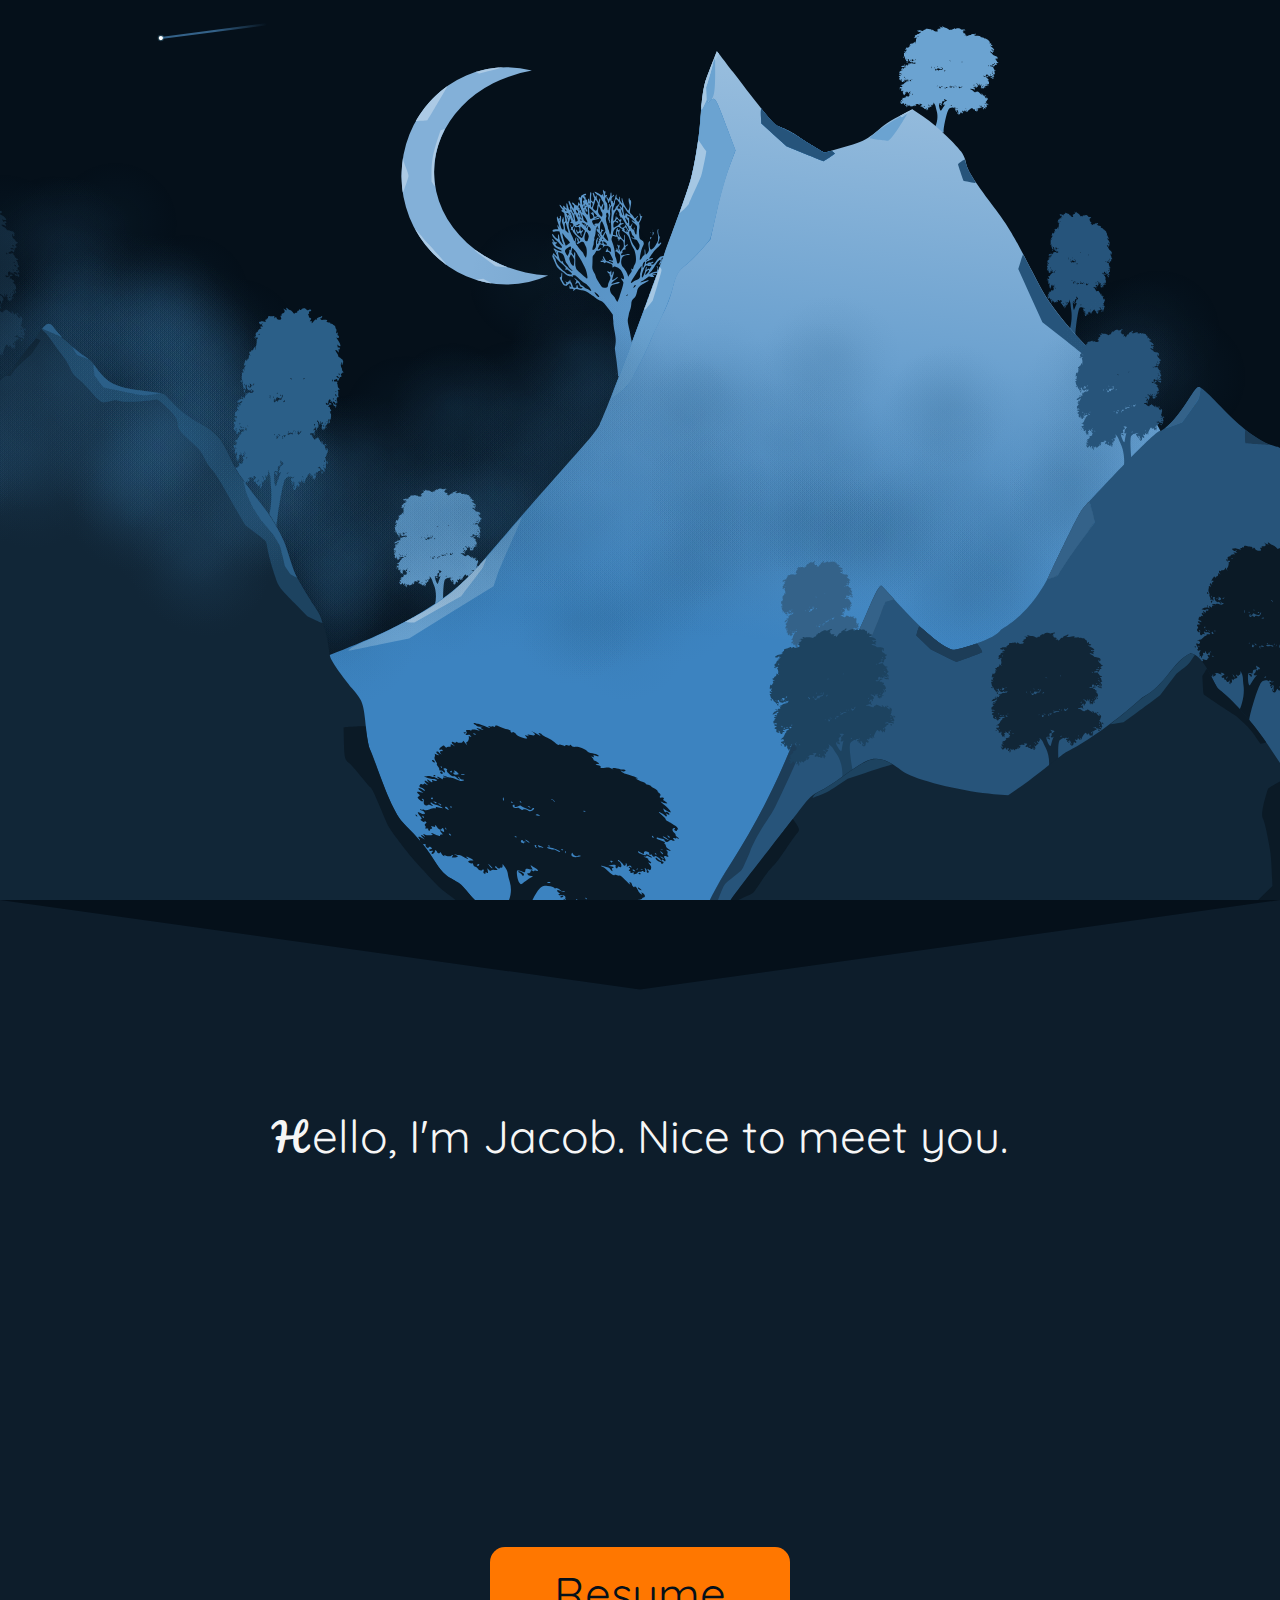
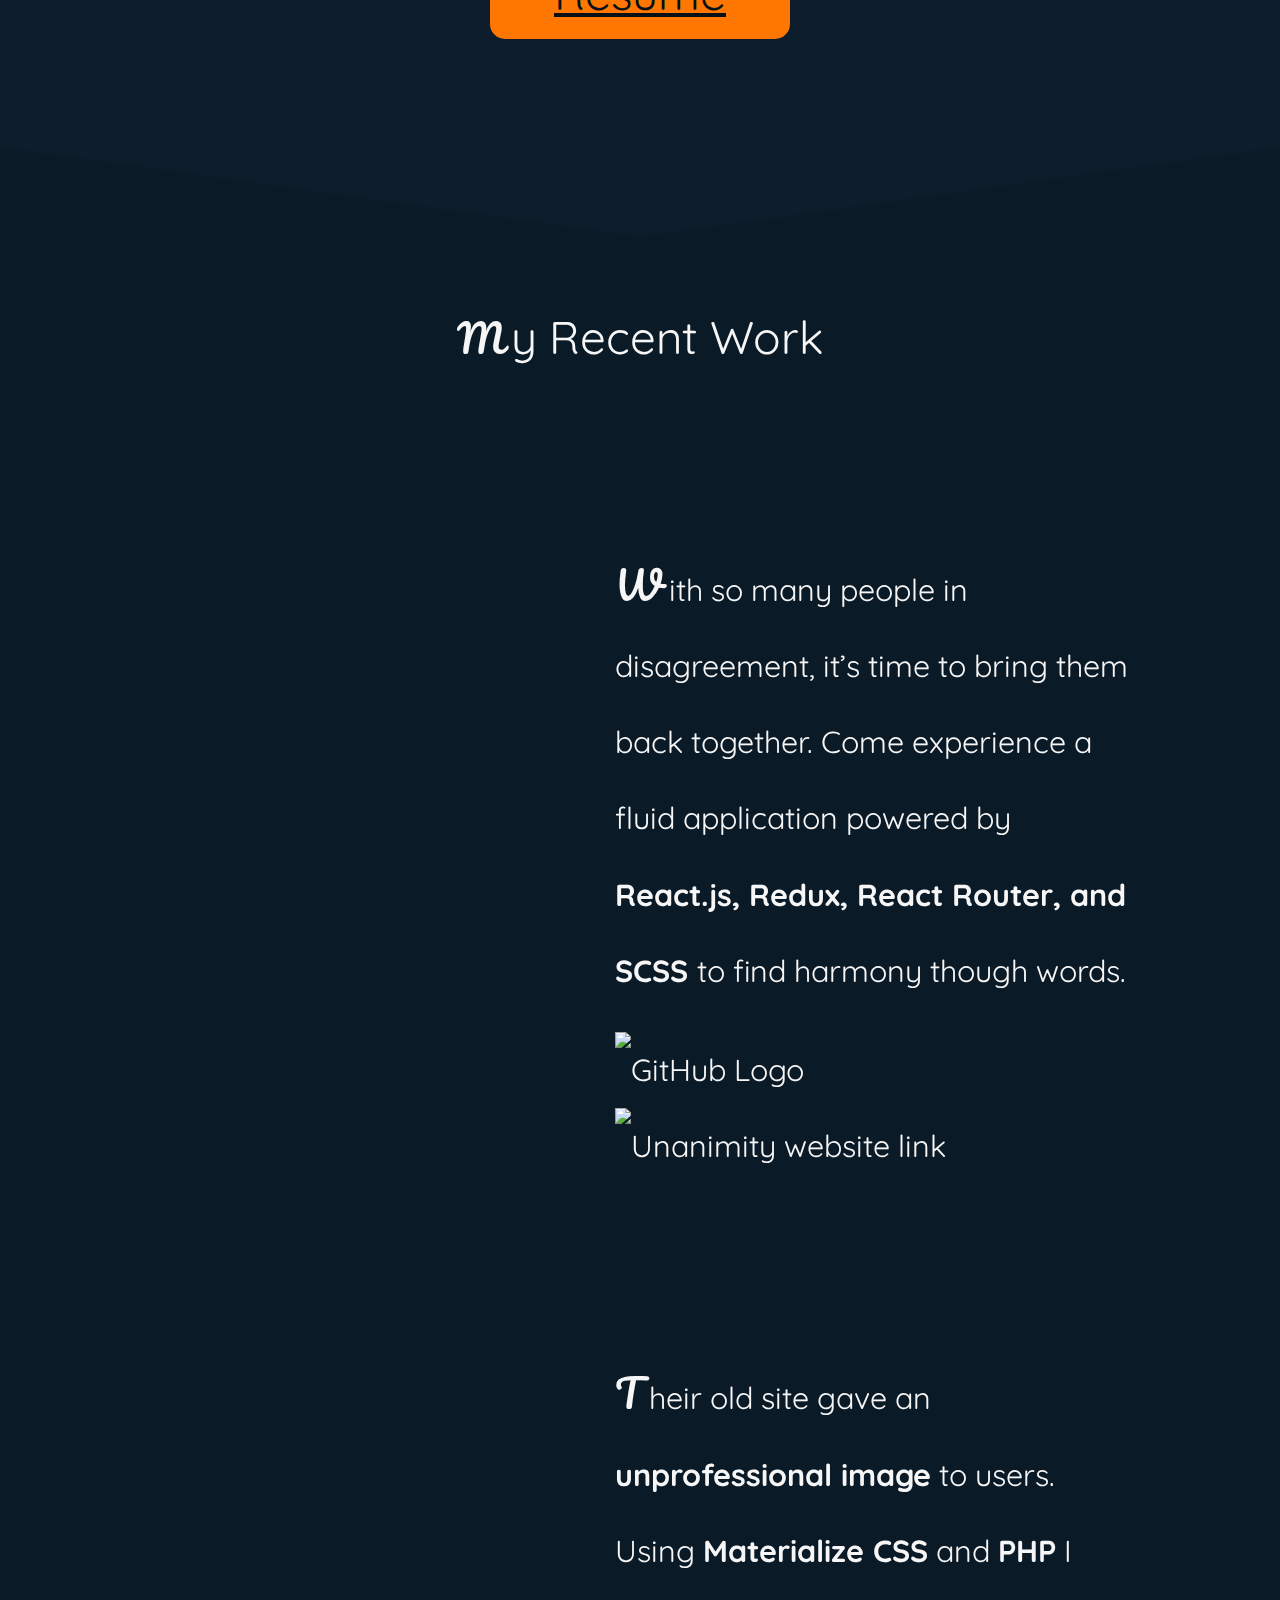
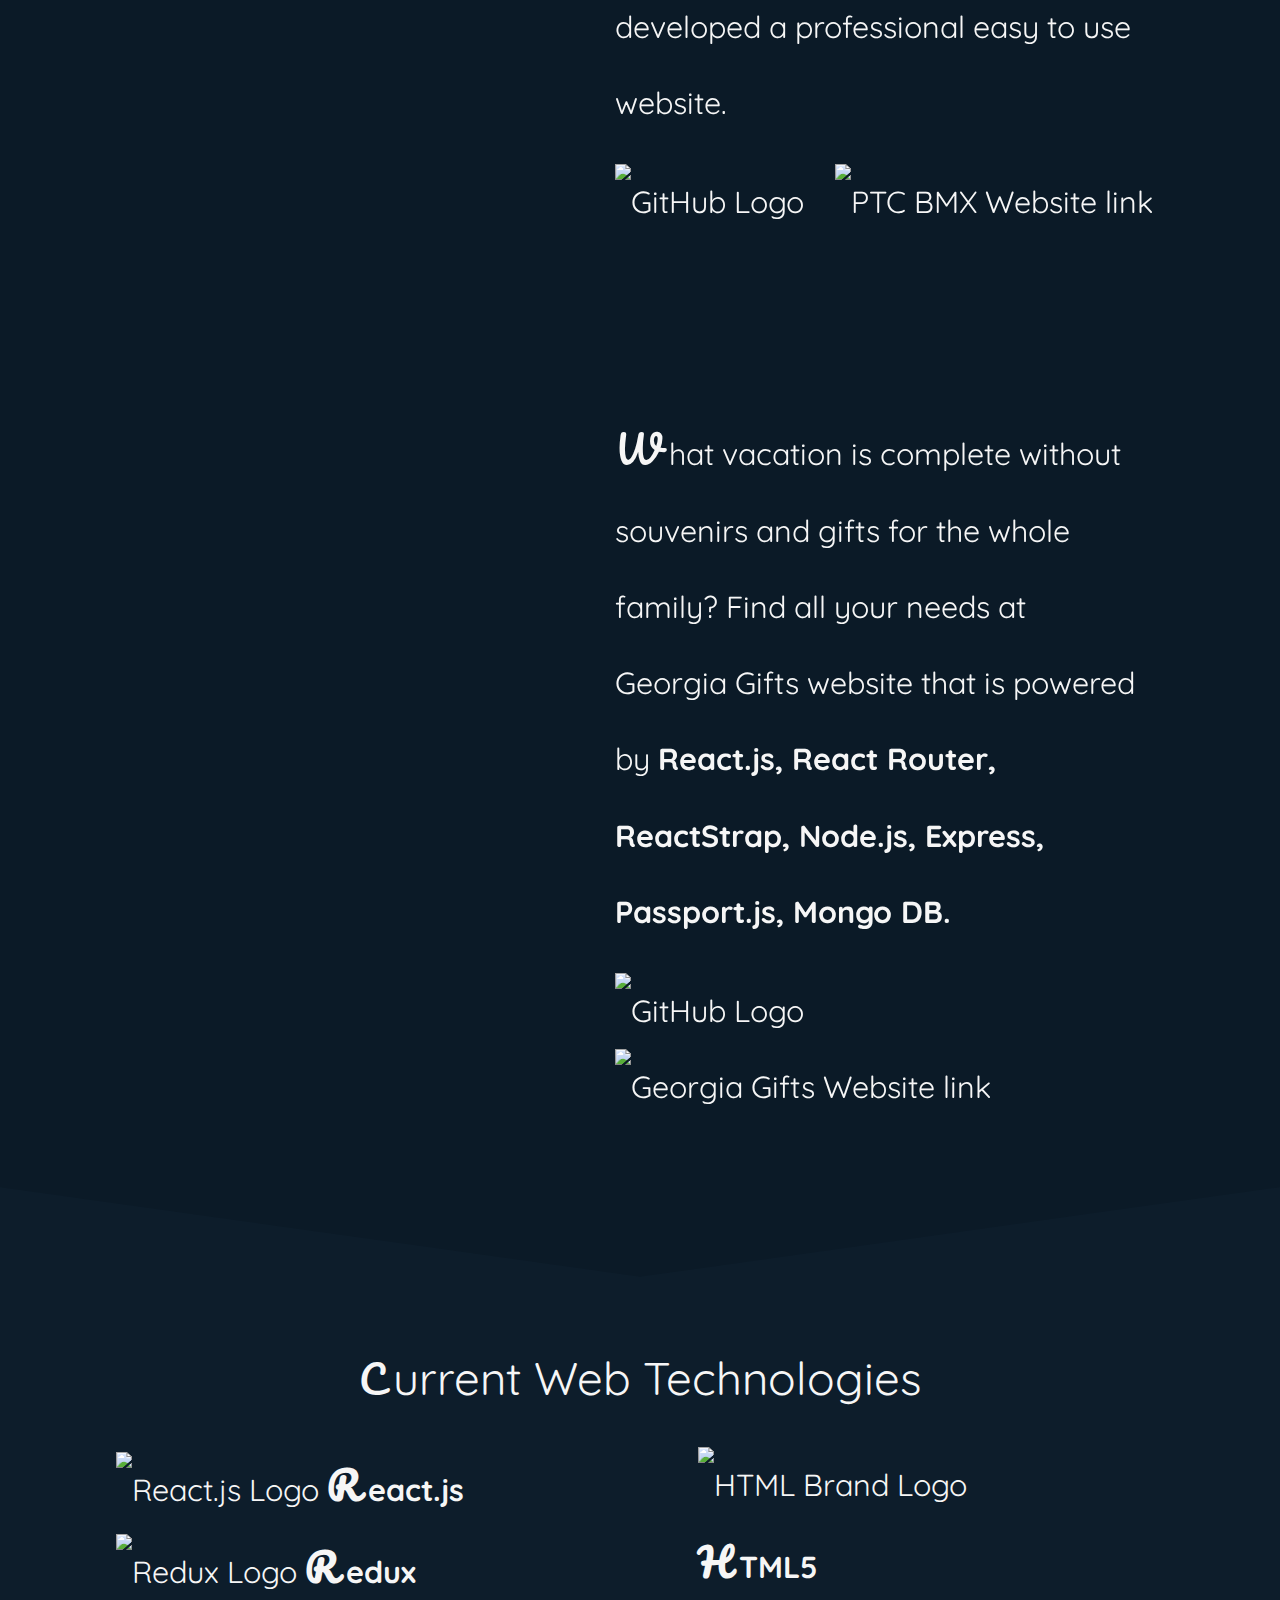
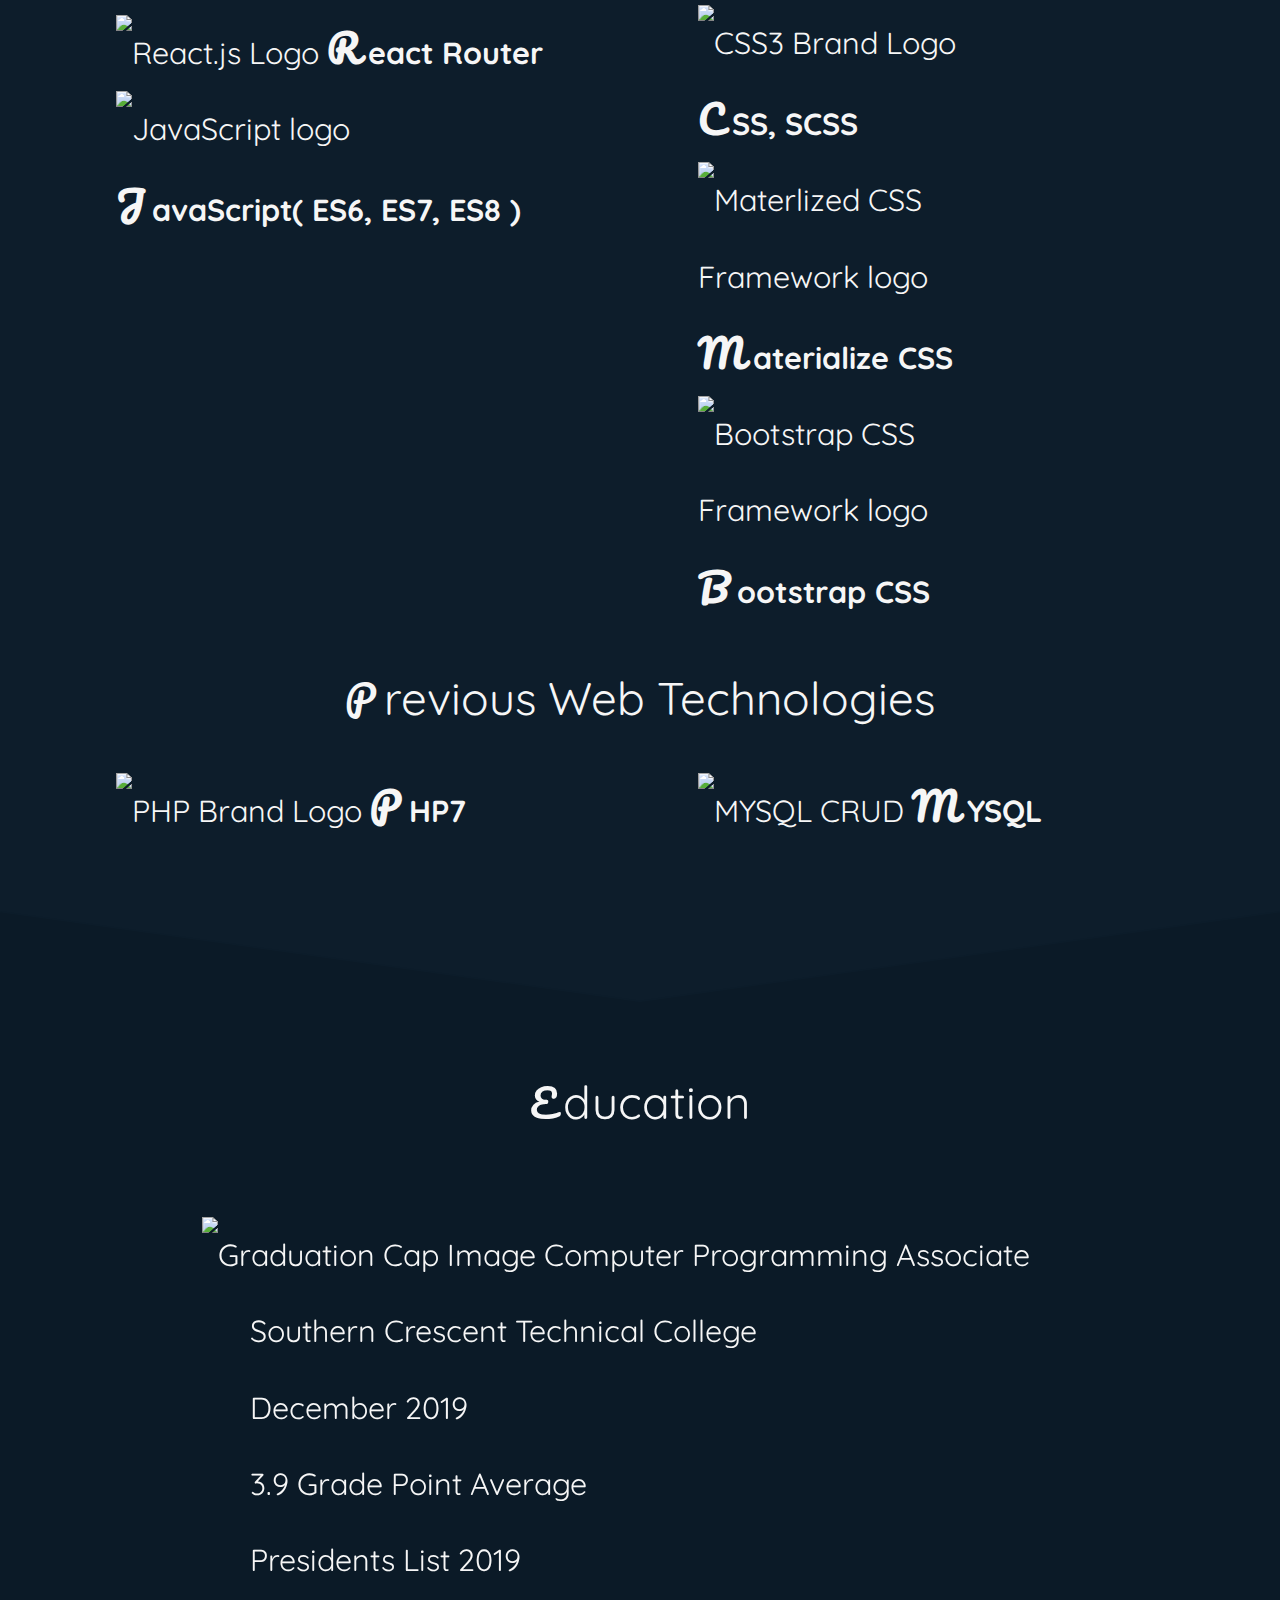
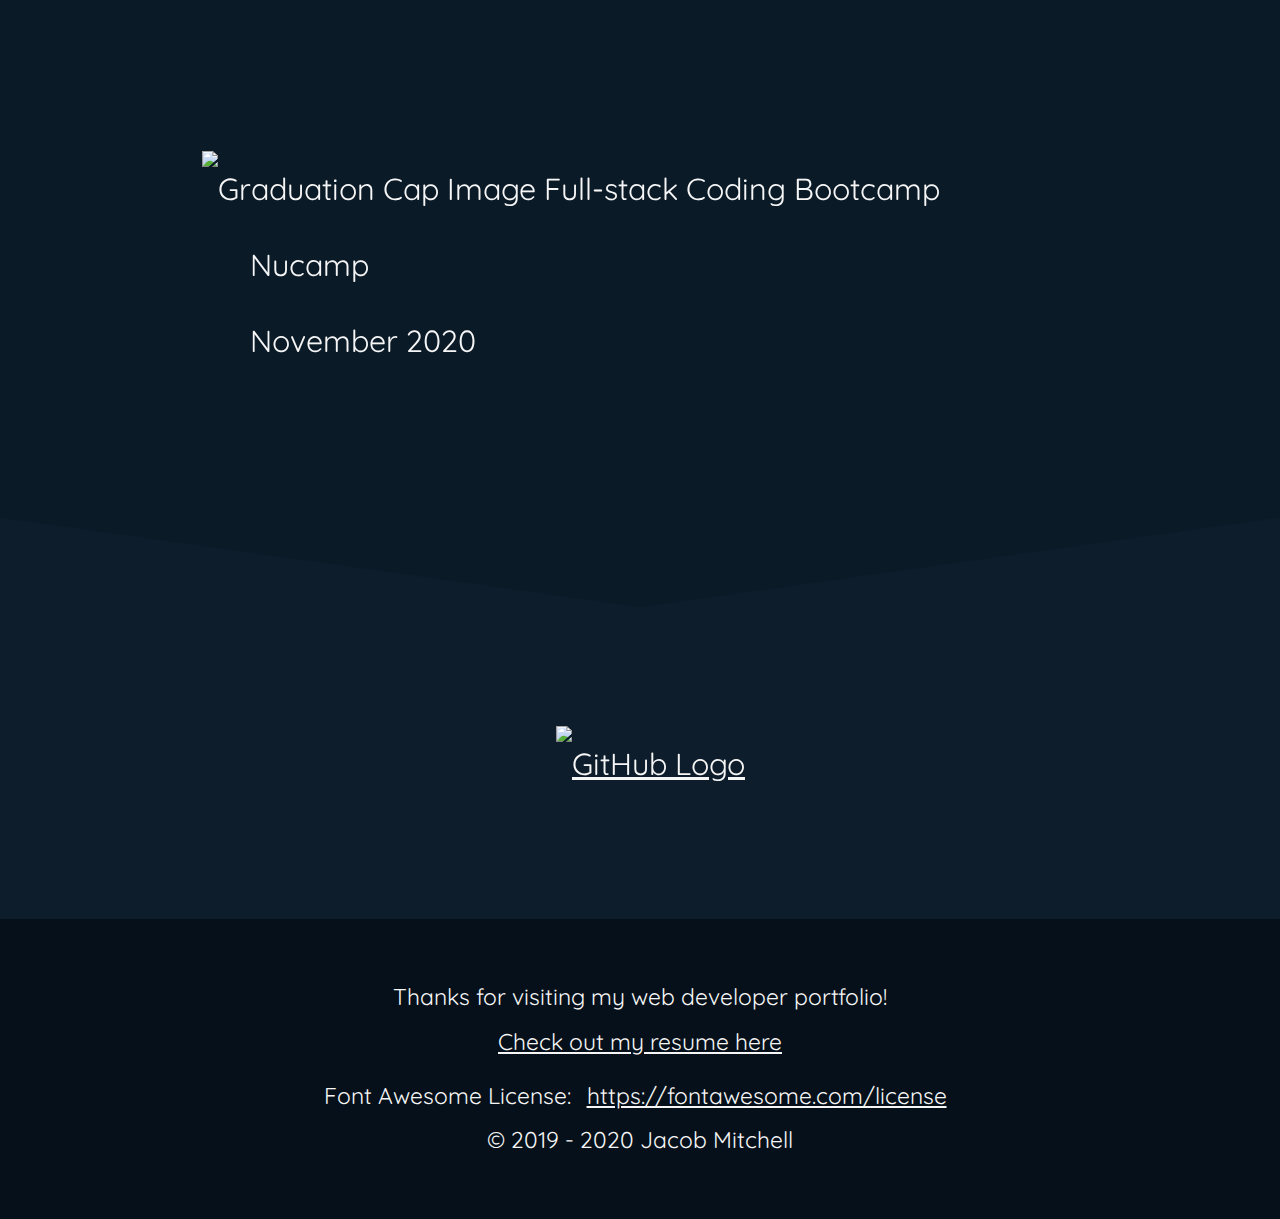
==== commit 5e58680c: "changed Resume file name and cleaned up code for service worker" ====
--- a/index.html
+++ b/index.html
@@ -152,7 +152,7 @@
 					<p>
 						I first began programming robots while in high school. Since then, I have grown into a professional web developer focused on exploiting the power of JavaScript languages and frameworks. What problems can I solve for you?
 					</p>
-					<Button class="show_hover"><a target="_blank" href="jacob_mitchell_resume.pdf" aria-label="Jacob Mitchell's resume link">Resume</a></Button>
+					<Button class="show_hover"><a target="_blank" href="JacobMitchellResume.pdf" aria-label="Jacob Mitchell's resume link">Resume</a></Button>
 				</div>
 			</div>
 		</section>
@@ -315,7 +315,7 @@
 	</main>
 	<footer>
 		<span>Thanks for visiting my web developer portfolio!</span><br>
-		<span><a href="jacob_mitchell_resume.pdf" aria-label="Jacob Mitchell's resume link" target="_blank">Check out my resume here</a></span><br>
+		<span><a href="JacobMitchellResume.pdf" aria-label="Jacob Mitchell's resume link" target="_blank">Check out my resume here</a></span><br>
 		<span>Font Awesome License: <a target="_blank" rel="noopener" href="https://fontawesome.com/license">https://fontawesome.com/license</a></span><br>
 		<span>&copy; 2019 - 2020 Jacob Mitchell</span><br>
 	</footer>
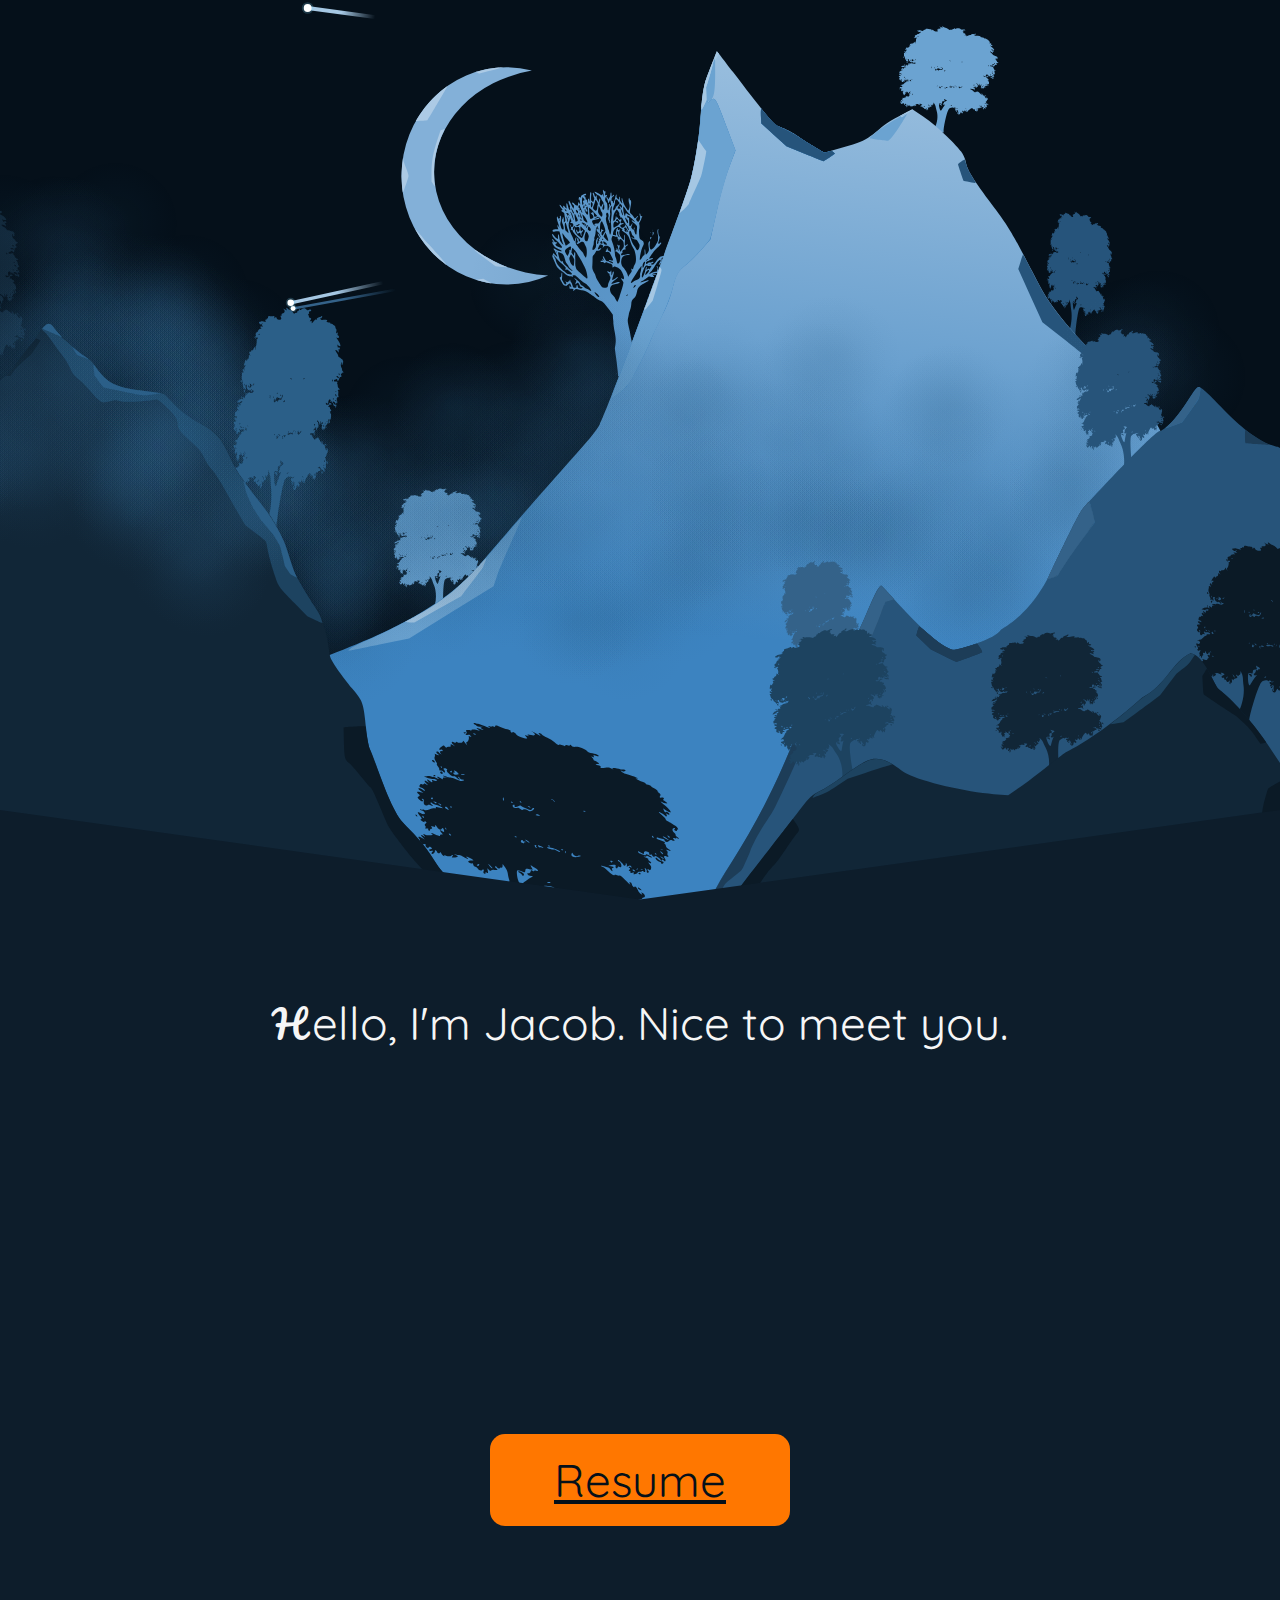
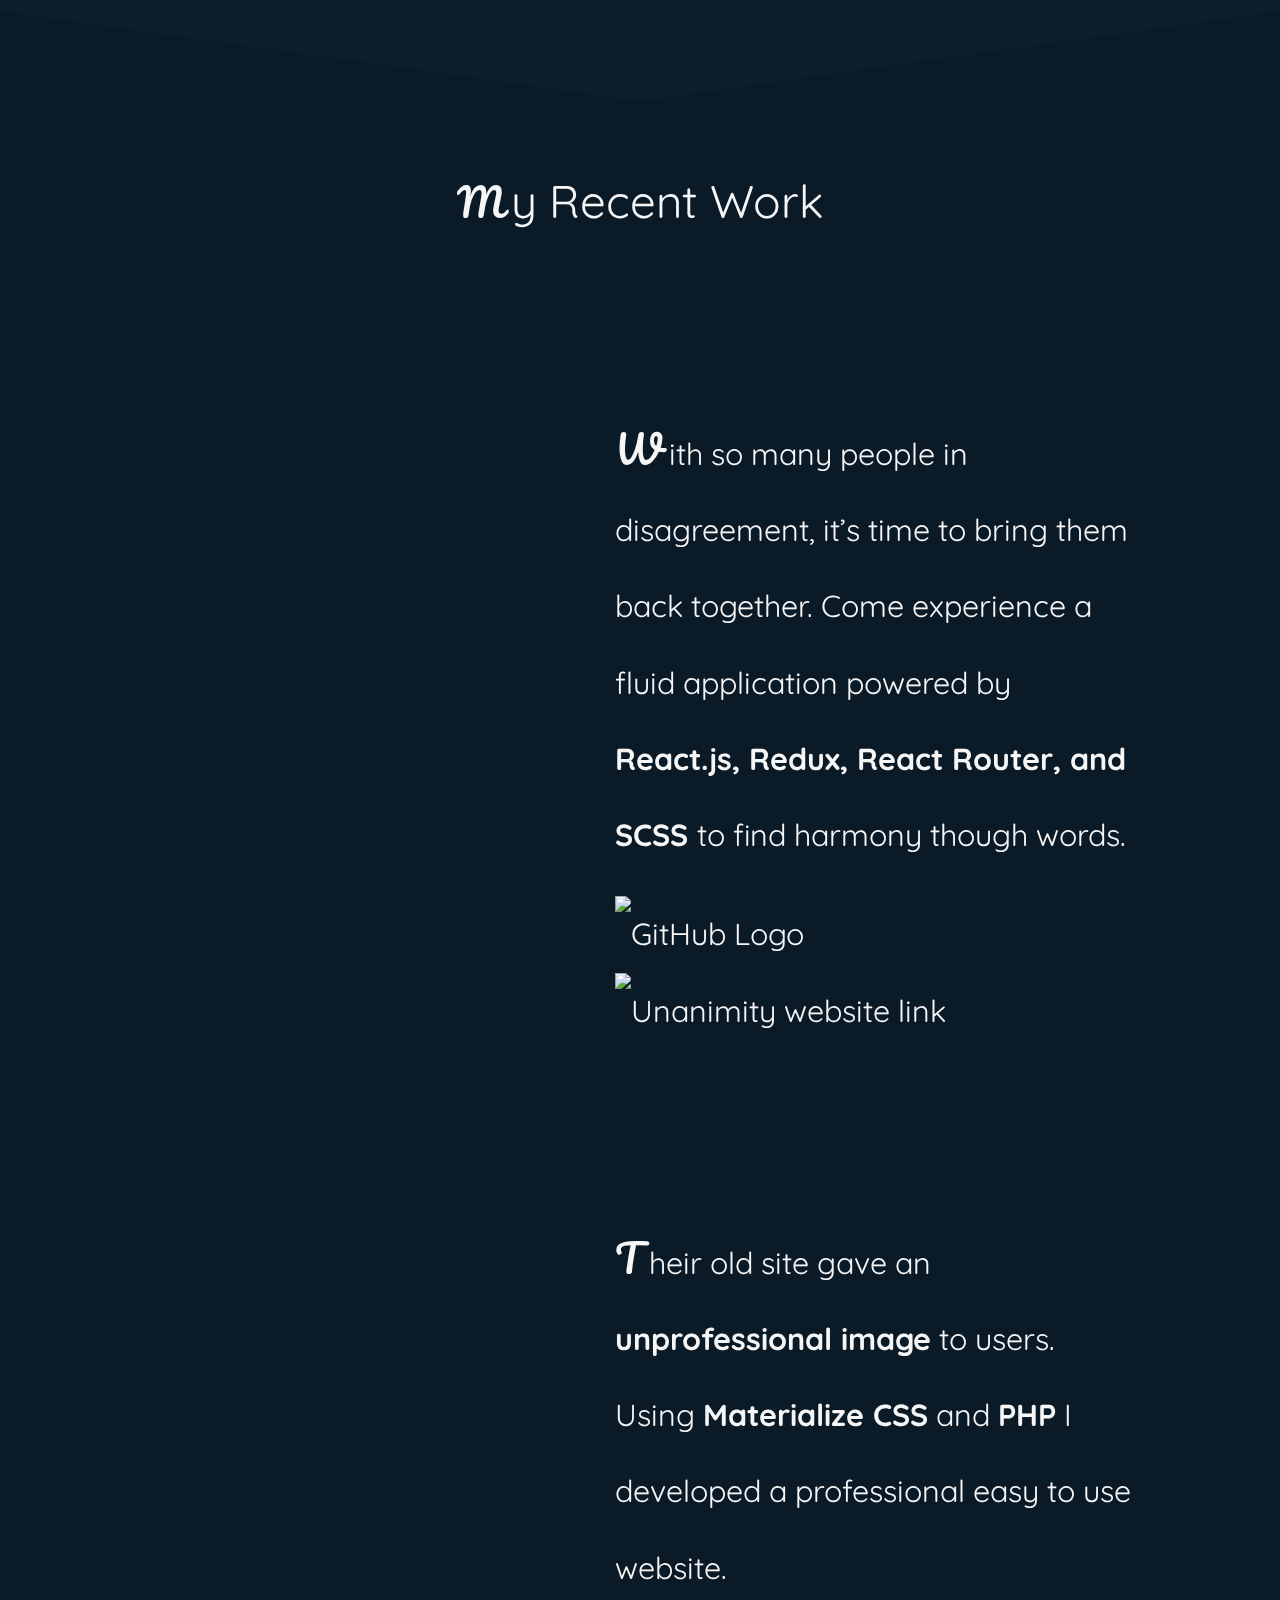
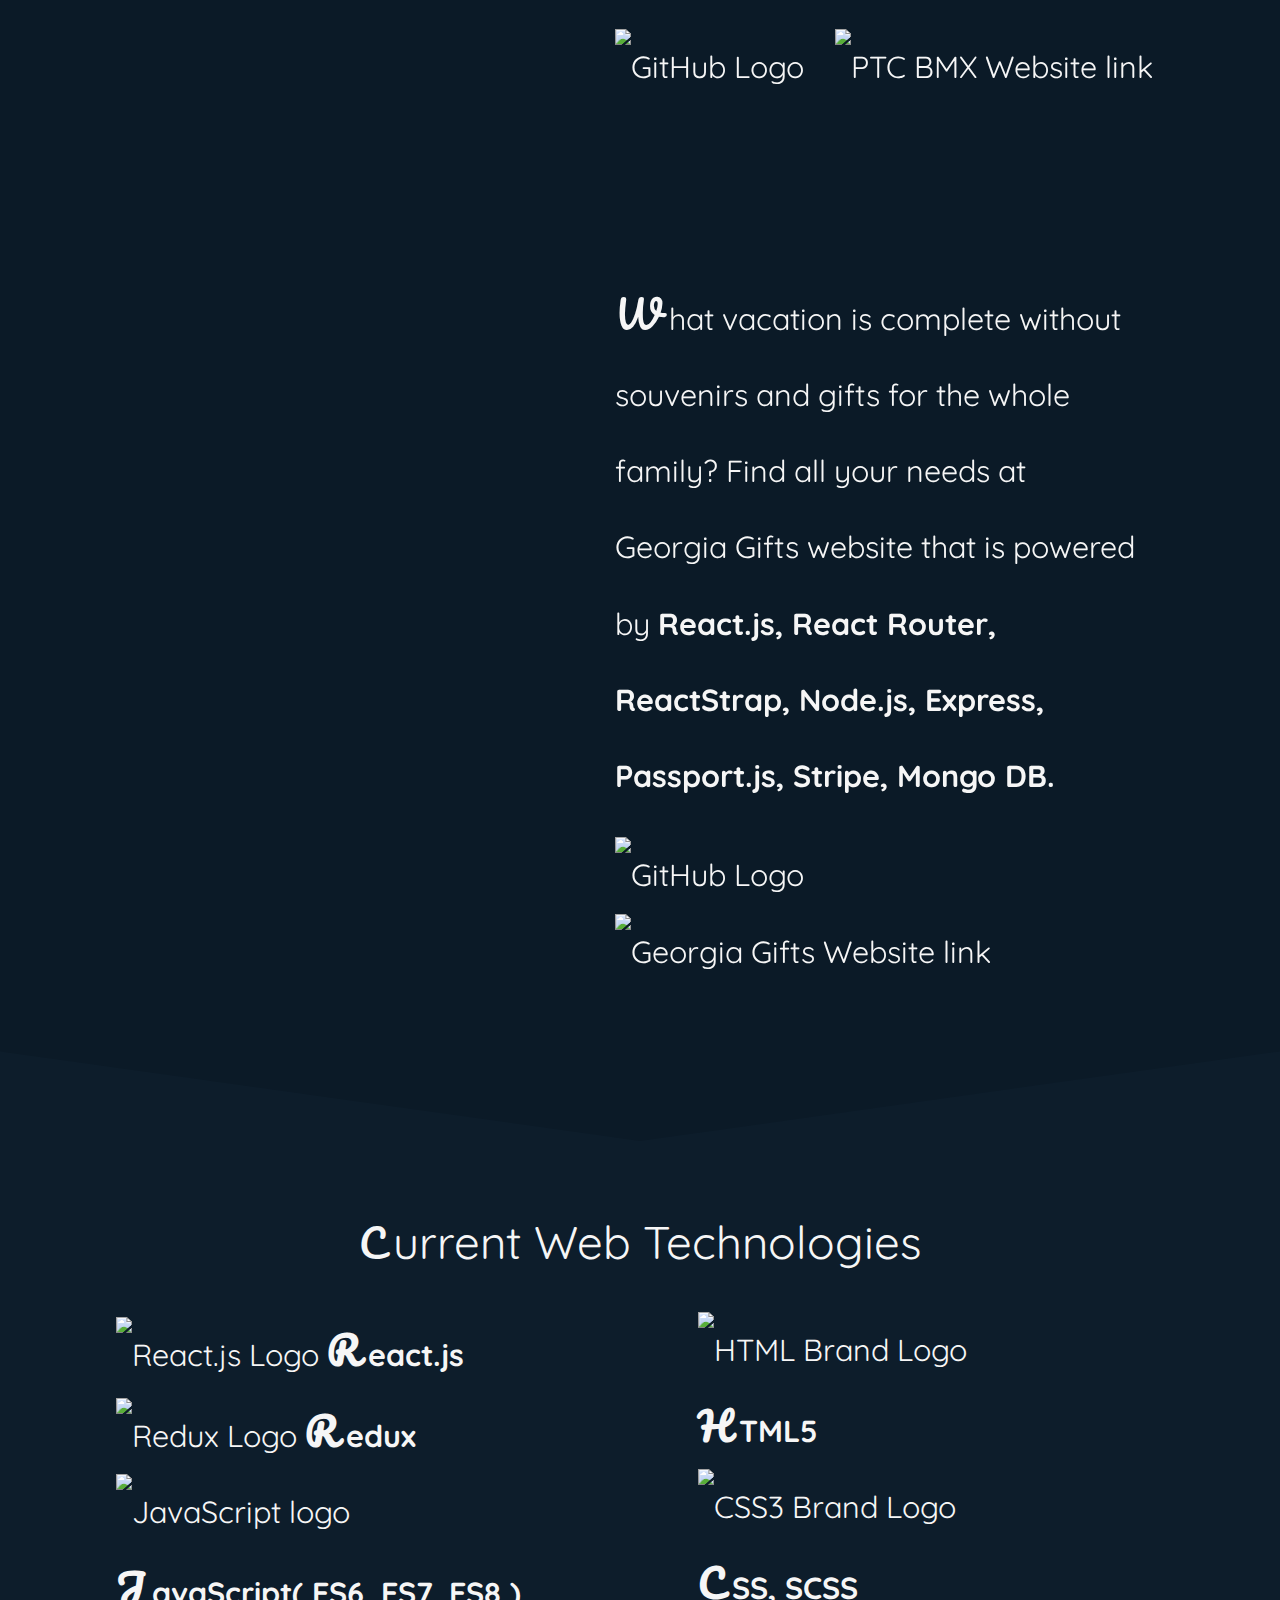
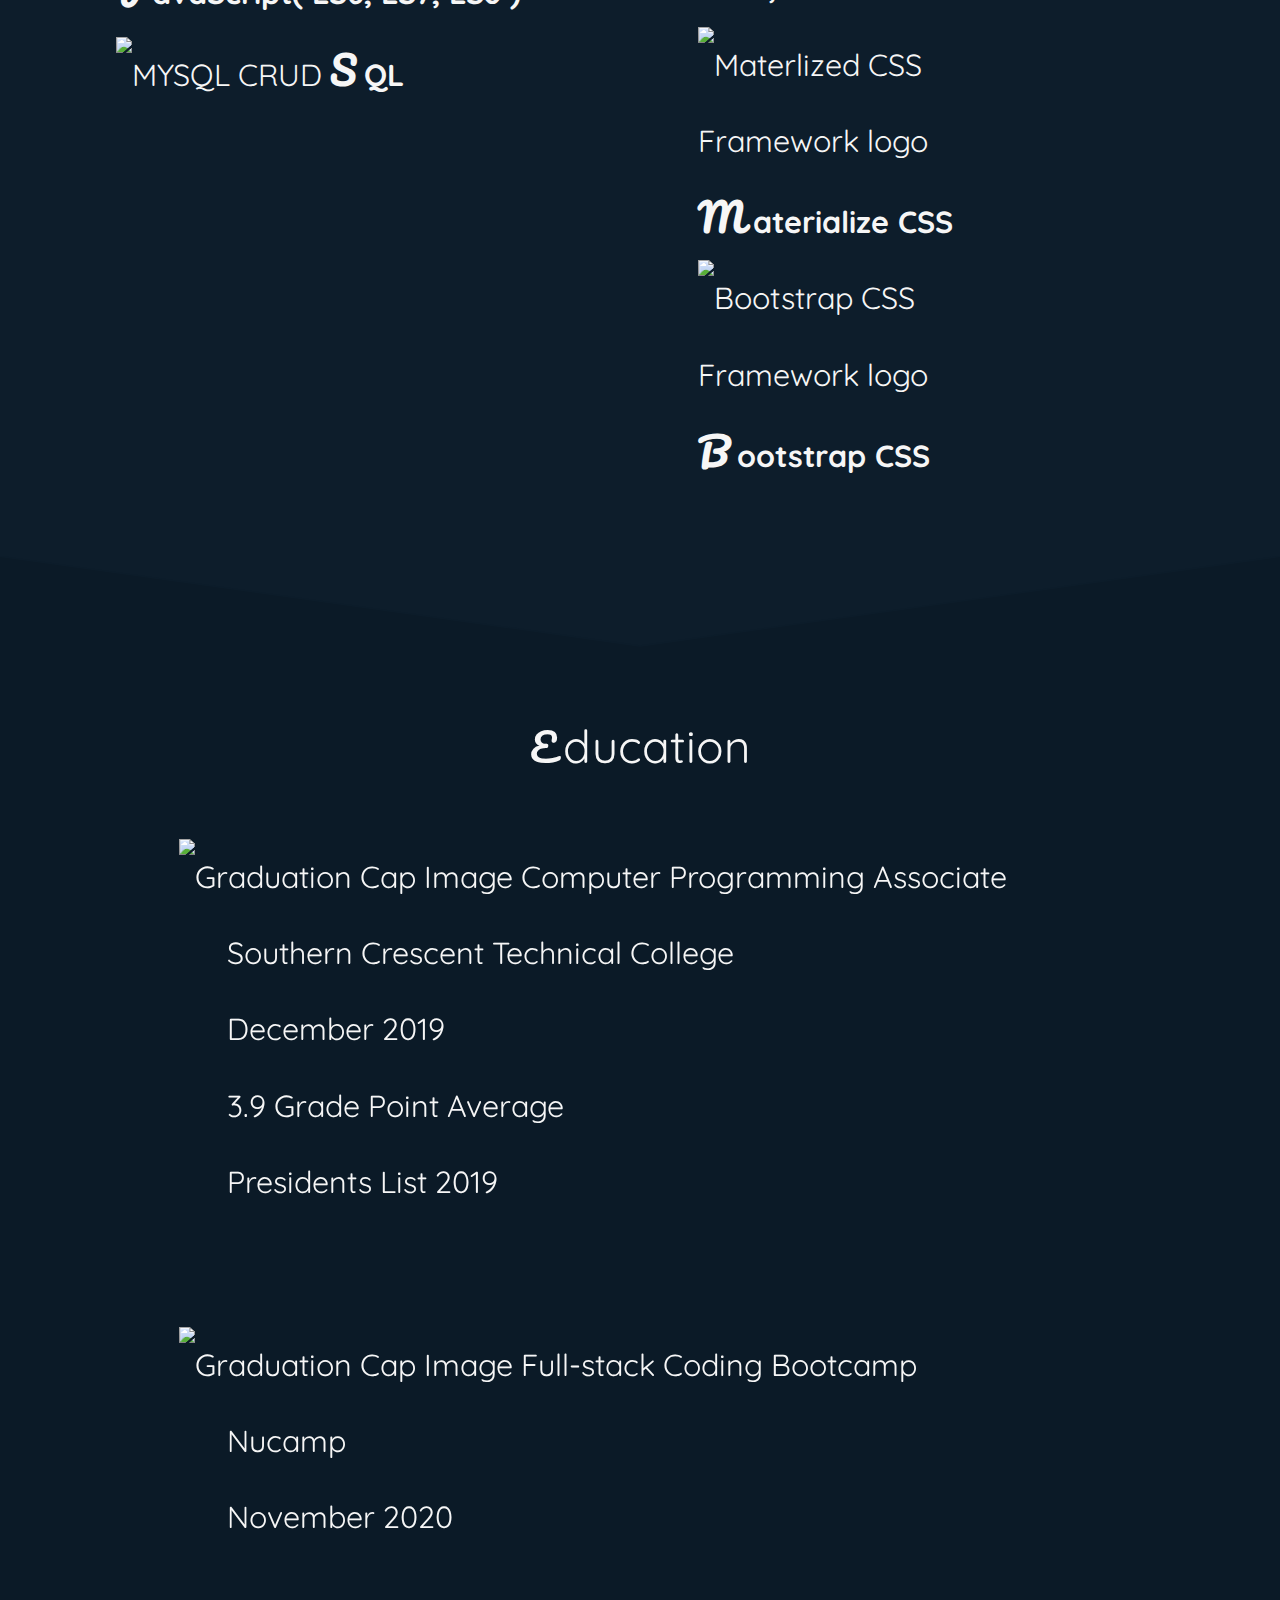
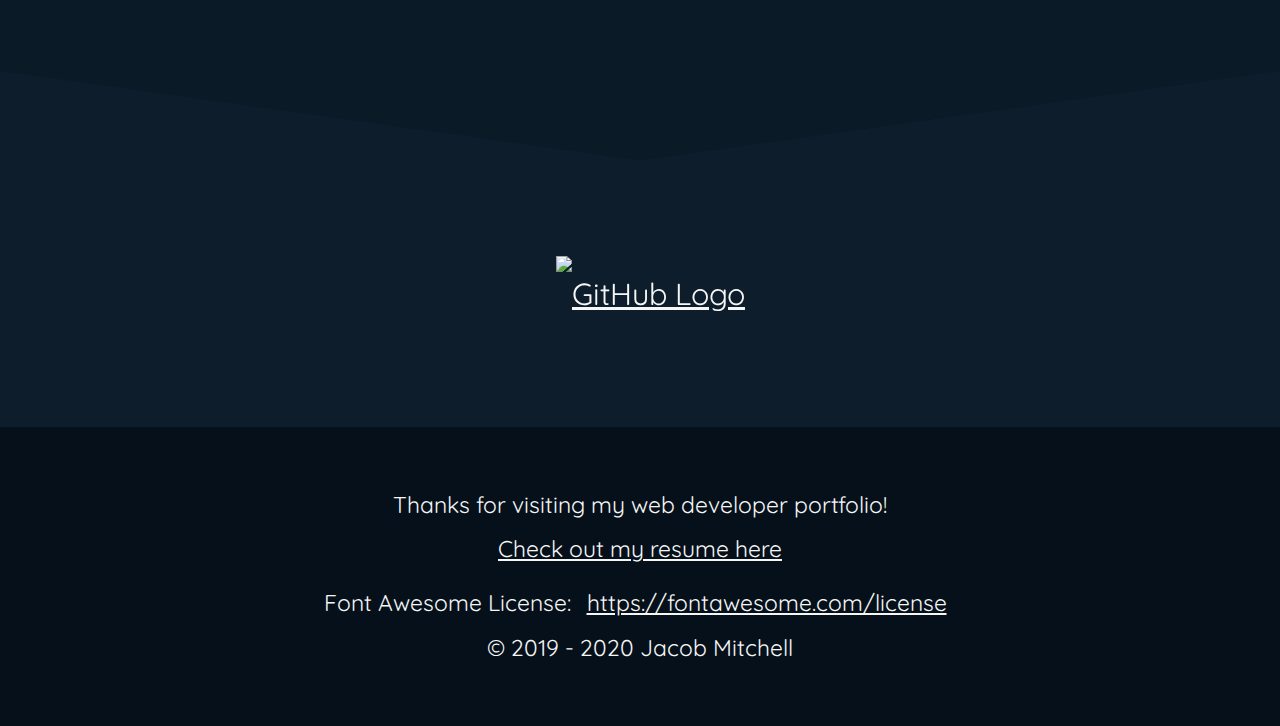
==== commit 6a83836e: "updated resume and portfolio." ====
--- a/index.html
+++ b/index.html
@@ -216,7 +216,7 @@
 							</a>						
 							<p>
 								What vacation is complete without souvenirs and gifts for the whole family? Find all your needs 
-								at Georgia Gifts website that is powered by <strong>React.js, React Router, ReactStrap, Node.js, Express, Passport.js, Mongo DB.</strong>
+								at Georgia Gifts website that is powered by <strong>React.js, React Router, ReactStrap, Node.js, Express, Passport.js, Stripe, Mongo DB.</strong>
 							</p>						
 							<a href="https://github.com/transformerjnm/Gerogia-Gifts-MERN" target="_blank" rel="noreferrer">
 								<img lazy-src="images/fontawesome/github-square-brands.svg" alt="GitHub Logo" aria-label="Link to Georgia Gifts Project" class="show_hover github"> 
@@ -238,11 +238,11 @@
 				<img class="skillIconHeight" lazy-src="images/redux.png" alt="Redux Logo" aria-label="redux logo">
 				<h4>Redux</h4>
 				<br>
-				<img class="skillIconHeight" lazy-src="images/fontawesome/react-brands.svg" alt="React.js Logo" aria-label="React.js logo">
-				<h4>React Router</h4>
-				<br>
 				<img class="skillIconHeight" lazy-src="images/fontawesome/js-square-brands.svg" alt="JavaScript logo" aria-label="JavaScript Logo">
 				<h4>JavaScript( ES6, ES7, ES8 )</h4>
+				<br>
+				<img class="skillIconHeight" aria-label="MYSQL CRUD Logo" lazy-src="images/mysql.png" alt="MYSQL CRUD">
+				<h4>SQL</h4>
 				<br>
 			</div>
 			<div class="skill_col_2">
@@ -257,18 +257,8 @@
 				<br>
 				<img class="bootstrap skillIconHeight" aria-label="Bootstrap CSS Framework logo" lazy-src="images/fontawesome/bootstrap-brands.svg" alt="Bootstrap CSS Framework logo">
 				<h4>Bootstrap CSS</h4>
-			</div>	
-			<h2>Previous Web Technologies</h2>	
-			<div class="skill_col_1">
-				<img class="php skillIconHeight" lazy-src="images/fontawesome/php-brands.svg" alt="PHP Brand Logo" aria-label="PHP Brand Logo">
-				<h4>PHP7</h4>
-				<br>	
-			</div>
-			<div class="skill_col_2">
-				<img class="skillIconHeight" aria-label="MYSQL CRUD Logo" lazy-src="images/mysql.png" alt="MYSQL CRUD">
-				<h4>MYSQL</h4>
-				<br>	
-			</div>
+				<br>
+			</div>									
 		</section>
 		<section id="edu" class="section-light">
 			<h2>Education</h2>
--- a/css/styles.css
+++ b/css/styles.css
@@ -45,8 +45,8 @@
 }
 /*-----Page order-----*/
 .canvas_container {
-	min-height: 100vh;
-	max-height: 100vh;
+	min-height: 90vh;
+	max-height: 90vh;
 	min-width: 100vw;
 	max-width: 100vw;
 }
@@ -135,7 +135,6 @@
 	grid-column-start: 2;
 	grid-column-end: 11;
 	padding: .75rem;
-	margin: .75rem;
 }
 .flex {
 	display: flex;
@@ -274,7 +273,7 @@
 }
 /*phablet, tablet, desktop media query*/
 @media only screen and (min-width: 1200px) {
-	.herocontent { top: calc(50vh - 8rem); }
+	.herocontent { top: calc(30vh - 8rem); }
 	.hero-img { background-size: 100% 100%; }
 	.hero1 {
 		background-attachment: fixed;
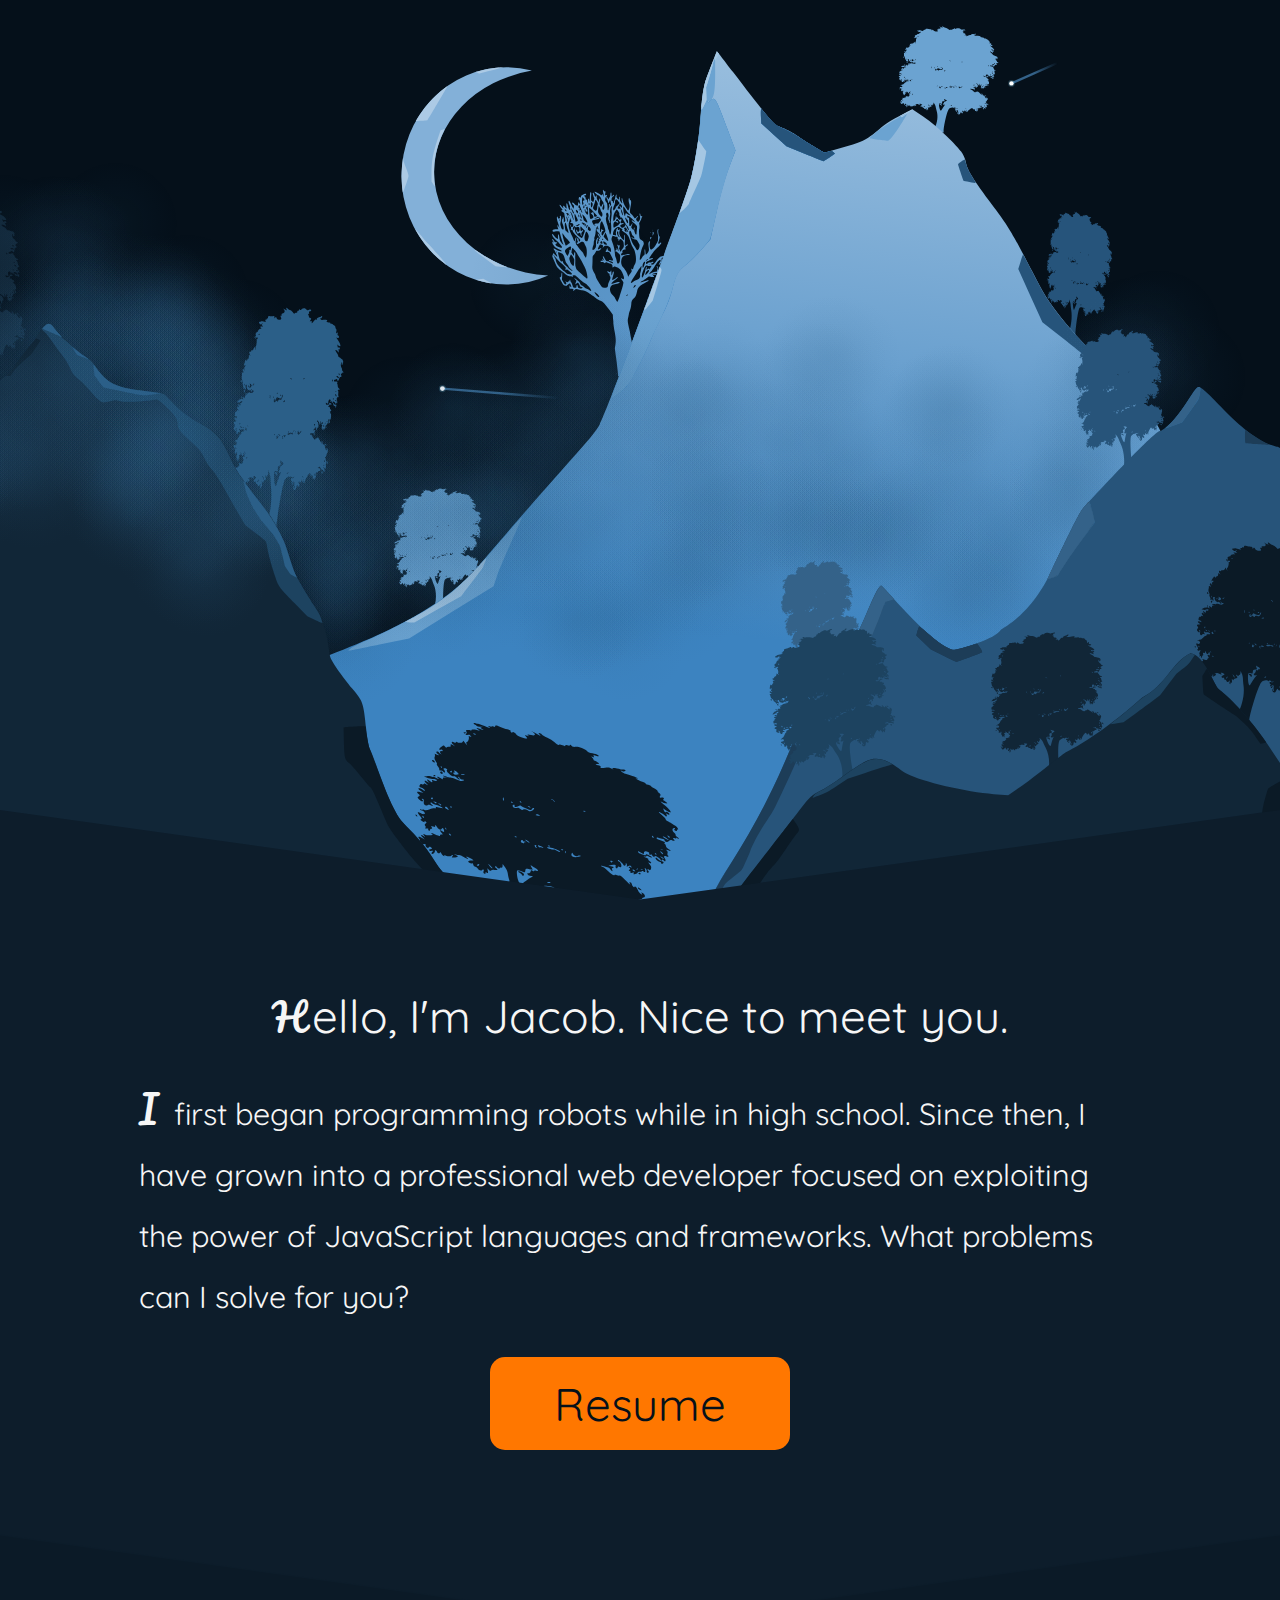
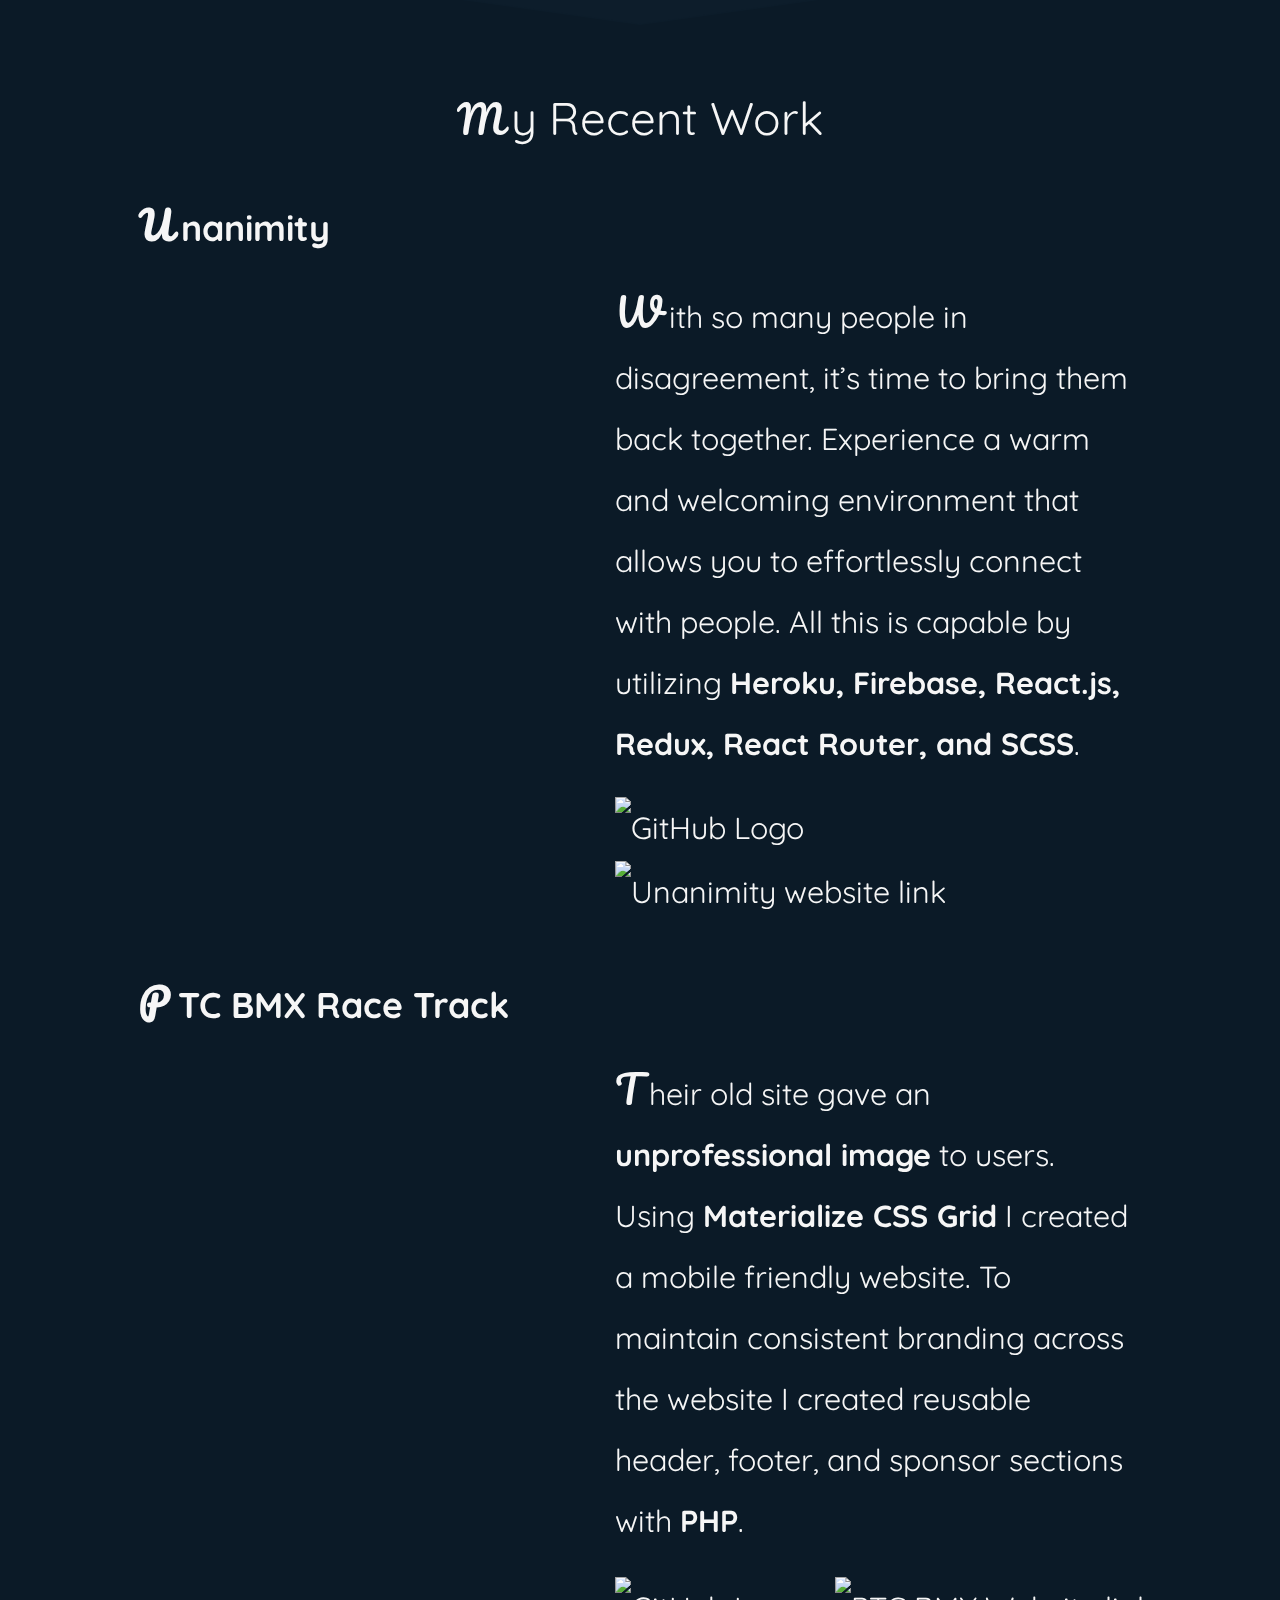
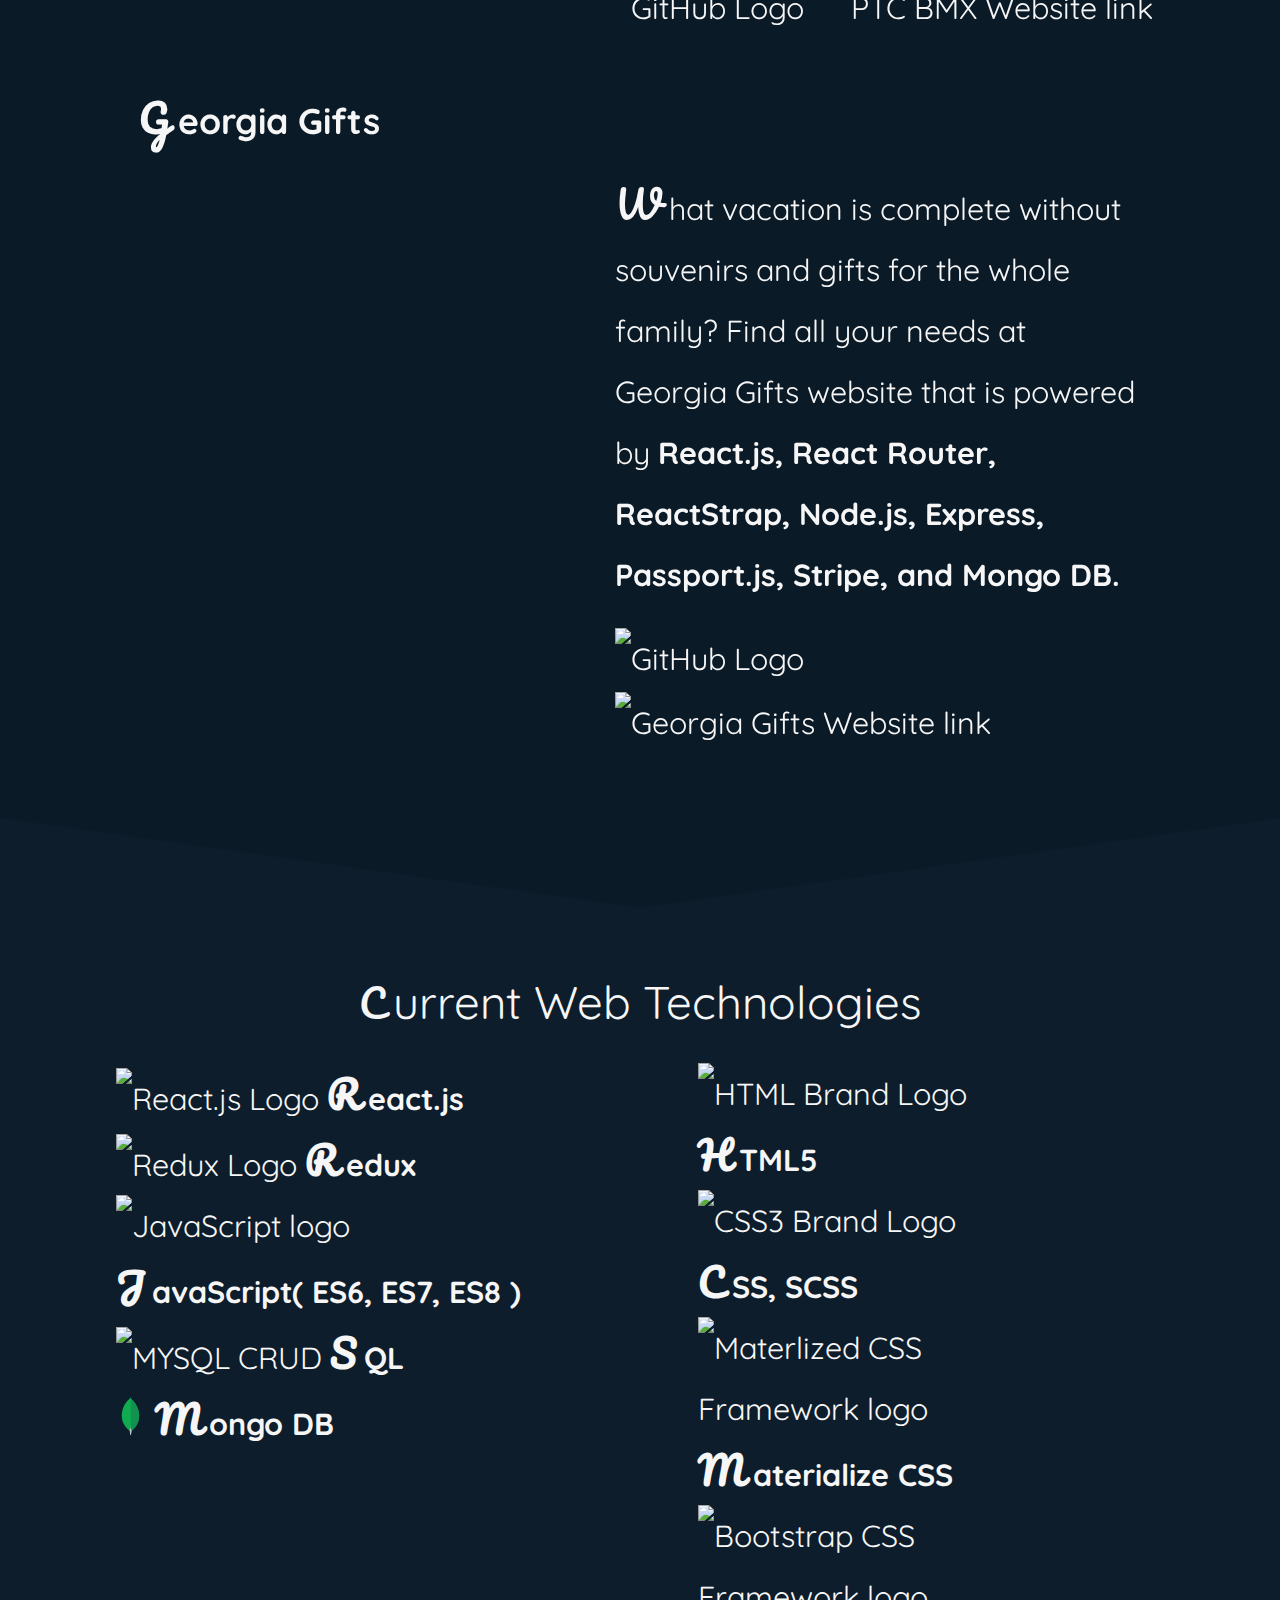
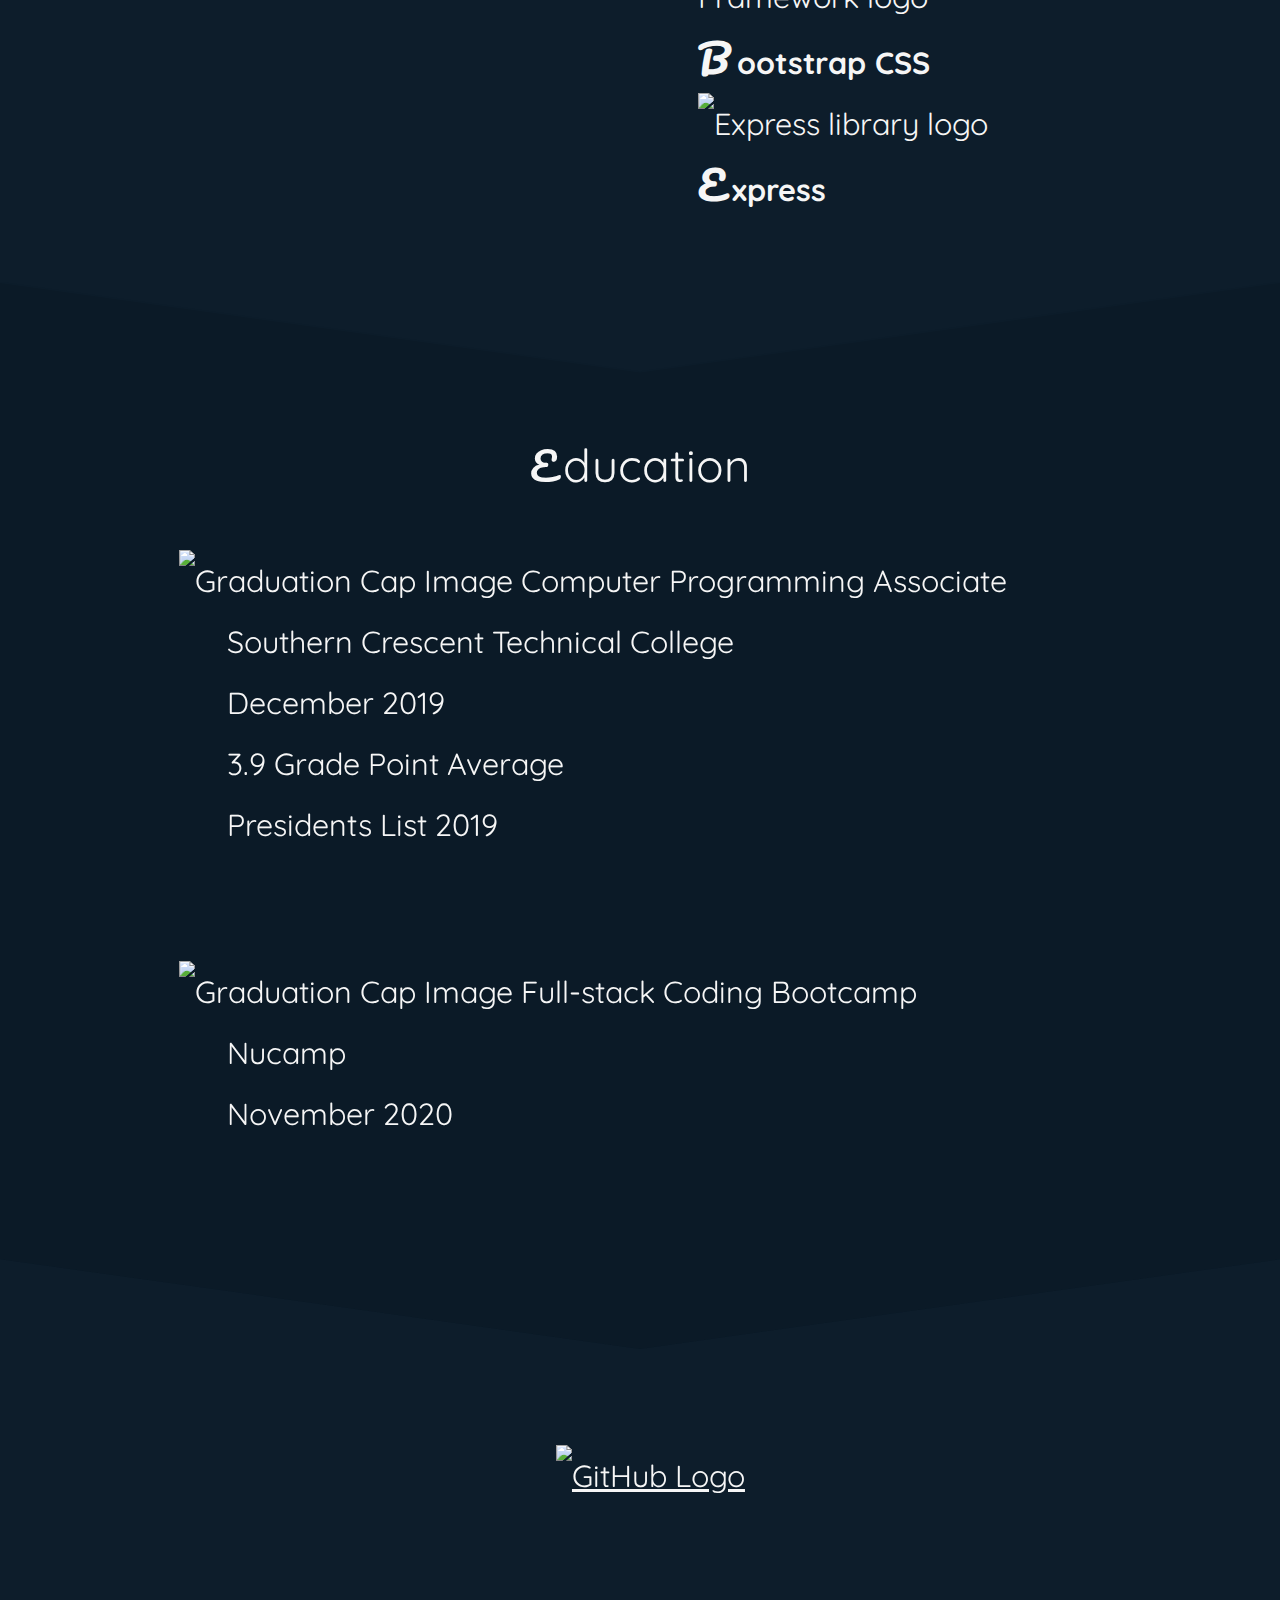
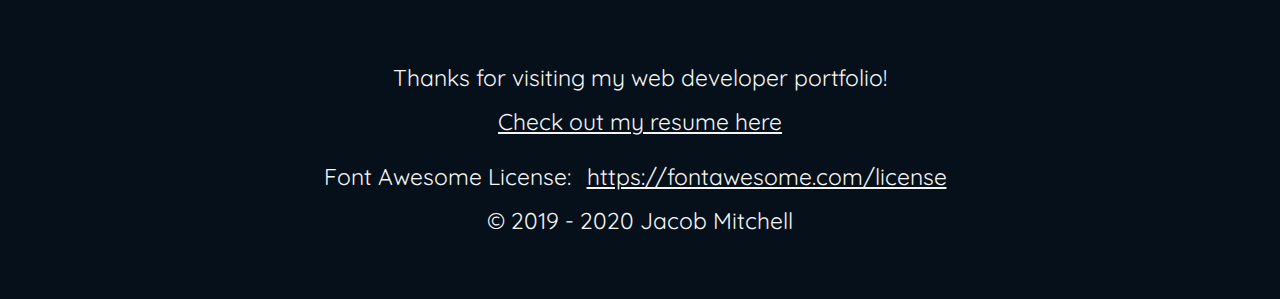
==== commit 687ef0b6: "revised portoflio" ====
--- a/index.html
+++ b/index.html
@@ -161,70 +161,73 @@
 			<div class="grid portfolio">
 				<div class="col_container">
 					<div class="grid">
-						<!-- Unanimity image  -->
+						<!-- Unanimity -->
+						<div class="port_col_full_width">
+							<a target="blank" href="https://unanimity.herokuapp.com/">
+								<h3 class="fadeIn">Unanimity</h3>									
+							</a>
+						</div>
 						<div class="port_col_1_5 show_hover">
 							<a target="blank" href="https://unanimity.herokuapp.com/">
 								<img class="slideIn left" lazy-src="images/unanimity.png" alt= " Unanimity messenger, Harmony through words">
 							</a>
 						</div>
-						<!-- Unanimity -->
-						<div class="port_col_5_12">
-							<a target="blank" href="https://unanimity.herokuapp.com/">
-								<h3 class="slideIn right">Unanimity</h3>									
-							</a>						
+						<div class="port_col_5_12">											
 							<p>
-								With so many people in disagreement, it’s time to bring them back together. Come experience a fluid application powered by <strong>React.js, Redux, React Router, and SCSS </strong> to find harmony though words. 									
+								With so many people in disagreement, it’s time to bring them back together. Experience a warm and welcoming environment that allows you to effortlessly connect with people. All this is capable by utilizing <Strong>Heroku, Firebase, React.js, Redux, React Router, and SCSS</Strong>.	
 							</p>
 							<a href="https://github.com/Blaine137/unanimityFIREBASE" target="_blank" rel="noreferrer">
 								<img lazy-src="images/fontawesome/github-square-brands.svg" alt="GitHub Logo" aria-label="Jacob Mitchell's GitHub Link" class="show_hover github"> 
 							</a>
 							<a href="https://unanimity.herokuapp.com/" target="_blank" rel="noreferrer">
-								<img lazy-src="images/fontawesome/external-link-alt-solid.svg" alt="Unanimity website link" aria-label="Jacob Mitchell's GitHub Link" class="show_hover github"> 
-							</a>
-						</div>
-						<!-- PTC BMX  image -->
+								<img lazy-src="images/fontawesome/external-link-alt-solid.svg" alt="Unanimity website link" aria-label="Jacob Mitchell's GitHub Link" class="show_hover externalLink"> 
+							</a>
+						</div>
+						<!-- PTC BMX -->
+						<div class="port_col_full_width">
+							<a target="_blank" rel="noopener" href="https://jacobportfolio.com/portfolio/ptc-bmx/">
+								<h3 class="fadeIn">PTC BMX Race Track</h3>
+							</a>
+						</div>
 						<div class="port_col_1_5 show_hover">						
 							<a target="_blank" rel="noopener" href="https://jacobportfolio.com/portfolio/ptc-bmx/">
 								<img class="slideIn left" lazy-src="images/ptc_bmx_website.jpg" alt="Picture of PTC BMX website">
 							</a>
 						</div>
-						<!-- PTC BMX  -->
-						<div class="port_col_5_12">
-							<a target="_blank" rel="noopener" href="https://jacobportfolio.com/portfolio/ptc-bmx/">
-								<h3 class="slideIn right">PTC BMX Race Track</h3>
-							</a>
+						<div class="port_col_5_12">					
 							<p>
-								Their old site gave an <strong>unprofessional image</strong> to users. Using <strong>Materialize CSS</strong> and <strong>PHP</strong> I developed a professional easy to use website. 
+								Their old site gave an <strong>unprofessional image</strong> to users. Using <strong>Materialize CSS Grid</strong> I created a mobile friendly website. To maintain consistent branding across the website I created reusable header, footer, and sponsor sections with <strong>PHP</strong>.    
 							</p>	
 							<a href="https://github.com/transformerjnm/PTC-BMX" target="_blank" rel="noreferrer">
 								<img lazy-src="images/fontawesome/github-square-brands.svg" alt="GitHub Logo" aria-label="Jacob Mitchell's GitHub Link" class="show_hover github"> 
 							</a>
 							<a href="https://jacobportfolio.com/portfolio/ptc-bmx/" target="_blank" rel="noreferrer">
-								<img lazy-src="images/fontawesome/external-link-alt-solid.svg" alt="PTC BMX Website link" aria-label="Jacob Mitchell's GitHub Link" class="show_hover github"> 
+								<img lazy-src="images/fontawesome/external-link-alt-solid.svg" alt="PTC BMX Website link" aria-label="Jacob Mitchell's GitHub Link" class="show_hover externalLink"> 
 							</a>
 						</div>					
-						<!-- Georgia Gifts image -->
+						<!-- Georgia Gifts -->
+						<div class="port_col_full_width">
+							<a target="_blank" href="https://georgia-gifts.herokuapp.com/" rel="noreferrer">
+								<h3 class="fadeIn">Georgia Gifts</h3>
+							</a>
+						</div>
 						<div class="port_col_1_5 show_hover">
 							<a target="_blank" href="https://georgia-gifts.herokuapp.com/" rel="noreferrer">
 								<img class="slideIn left" lazy-src="images/georgia_gifts_react.png" alt="Georgia Gifts is a small website that demonstrates react.js website development.">
 							</a>
 						</div>
-						<!-- Georgia Gifts -->
-						<div class="port_col_5_12">
-							<a target="_blank" href="https://georgia-gifts.herokuapp.com/" rel="noreferrer">
-								<h3 class="slideIn right">Georgia Gifts</h3>
-							</a>						
+						<div class="port_col_5_12">													
 							<p>
 								What vacation is complete without souvenirs and gifts for the whole family? Find all your needs 
-								at Georgia Gifts website that is powered by <strong>React.js, React Router, ReactStrap, Node.js, Express, Passport.js, Stripe, Mongo DB.</strong>
+								at Georgia Gifts website that is powered by <strong>React.js, React Router, ReactStrap, Node.js, Express, Passport.js, Stripe, and Mongo DB.</strong>
 							</p>						
 							<a href="https://github.com/transformerjnm/Gerogia-Gifts-MERN" target="_blank" rel="noreferrer">
 								<img lazy-src="images/fontawesome/github-square-brands.svg" alt="GitHub Logo" aria-label="Link to Georgia Gifts Project" class="show_hover github"> 
 							</a>
 							<a href="https://georgia-gifts.herokuapp.com/" target="_blank" rel="noreferrer">
-								<img lazy-src="images/fontawesome/external-link-alt-solid.svg" alt="Georgia Gifts Website link" aria-label="Jacob Mitchell's GitHub Link" class="show_hover github"> 
-							</a>
-						</div><!-- MYSQL & PHP -->				
+								<img lazy-src="images/fontawesome/external-link-alt-solid.svg" alt="Georgia Gifts Website link" aria-label="Jacob Mitchell's GitHub Link" class="show_hover externalLink"> 
+							</a>
+						</div><!-- Georgia Gifts -->				
 					</div><!-- grid -->
 				</div><!-- col container -->
 			</div><!-- grid portfolio -->
@@ -244,6 +247,13 @@
 				<img class="skillIconHeight" aria-label="MYSQL CRUD Logo" lazy-src="images/mysql.png" alt="MYSQL CRUD">
 				<h4>SQL</h4>
 				<br>
+				<svg class="svgSkillIconHeight" viewBox="0 0 13 26" style="width: 1rem; margin: 0; display: inline;" aria-label="Mongo database logo" >
+					<path d="M11.7 10.4C10.3 4.3 7.4 2.7 6.7 1.6 6.3 1.1 6.1 0.5 5.8 0 5.8 0.5 5.7 0.9 5.3 1.3 4.3 2.1 0.4 5.3 0 12.2-0.3 18.7 4.8 22.6 5.5 23 6 23.3 6.7 23 7 22.8 9.4 21.1 12.8 16.7 11.7 10.4" fill="#10AA50"></path>
+					<path d="M6 19.5C5.8 21.1 5.7 22 5.4 22.9 5.4 22.9 5.6 24.4 5.8 26L6.3 26C6.5 24.9 6.7 23.8 6.9 22.7 6.2 22.3 6 20.9 6 19.5Z" fill="#B8C4C2"></path>
+					<path d="M7 22.8L7 22.8C6.3 22.4 6.1 20.9 6.1 19.6 6.3 17.3 6.3 15 6.3 12.6 6.2 11.4 6.3 1.5 6 0 6.2 0.5 6.4 1 6.7 1.4 7.4 2.6 10.3 4.2 11.7 10.3 12.8 16.6 9.5 21.1 7 22.8Z" fill="#12924F"></path>
+				</svg>
+				<h4>Mongo DB</h4>
+				<br>
 			</div>
 			<div class="skill_col_2">
 				<img class="skillIconHeight" aria-label="HTML Brand Logo" lazy-src="images/fontawesome/html5-brands.svg" alt="HTML Brand Logo">
@@ -255,8 +265,11 @@
 				<img class="skillIconHeight" aria-label="Materlized CSS Framework logo" lazy-src="images/materlized-css.png" alt="Materlized CSS Framework logo">
 				<h4>Materialize CSS</h4>
 				<br>
-				<img class="bootstrap skillIconHeight" aria-label="Bootstrap CSS Framework logo" lazy-src="images/fontawesome/bootstrap-brands.svg" alt="Bootstrap CSS Framework logo">
+				<img class="svgSkillIconHeight skillIconHeight" aria-label="Bootstrap CSS Framework logo" lazy-src="images/fontawesome/bootstrap-brands.svg" alt="Bootstrap CSS Framework logo">
 				<h4>Bootstrap CSS</h4>
+				<br>
+				<img class="svgSkillIconHeight skillIconHeight" aria-label="Express library logo" lazy-src="images/fontawesome/node-js-brands.svg" alt="Express library logo">
+				<h4>Express</h4>
 				<br>
 			</div>									
 		</section>
@@ -293,7 +306,7 @@
 							<img class="show_hover contact_icon slideIn left" lazy-src="images/fontawesome/linkedin-brands.svg" alt="Linkedin Logo" aria-label="Jacob Mitchell's Linkedin link">
 						</a>				
 						<a href="https://github.com/transformerjnm/" target="_blank" rel="noreferrer">
-							<img lazy-src="images/fontawesome/github-square-brands.svg" alt="GitHub Logo" aria-label="Jacob Mitchell's GitHub Link" class="show_hover contact_icon">
+							<img lazy-src="images/fontawesome/github-square-brands.svg" alt="GitHub Logo" aria-label="Jacob Mitchell's GitHub Link" class="show_hover contact_icon fadeIn">
 						</a>						
 						<a href="mailto:jacob.mitchell157@gmail.com">
 							<img class="show_hover contact_icon slideIn right" lazy-src="images/fontawesome/envelope-solid.svg" alt="Email image" aria-label="Jacob Mitchell's email link">
--- a/css/styles.css
+++ b/css/styles.css
@@ -25,7 +25,7 @@
 	color: var(--font-color);
 	text-align: left;
 	margin: 0;
-	line-height: 250%;
+	line-height: 200%;
 	background-color: var(--accent-background);
 	font-family: 'Quicksand', sans-serif;
 	overflow-x: hidden;
@@ -41,6 +41,19 @@
 	width: 2rem !important;
 	min-width: 2rem !important;
 	position: unset !important;
+	margin-left: .75rem;
+}
+.externalLink {
+	height: 1.8rem;
+	width: 1.8rem !important;
+	min-width: 2rem !important;
+	position: unset !important;
+	/** 
+	* .1rem margin makes the external link and github image centered.
+	* The github image has some space around it in the image file and the
+	* externalLnk image dose not have this space in the image file.
+	*/
+	margin: .1rem;
 	margin-left: .75rem;
 }
 /*-----Page order-----*/
@@ -168,6 +181,7 @@
 	padding: .25rem;
 }
 button a, button a:visited{ 
+	text-decoration: none;
 	font-family: 'Quicksand', sans-serif;
 	font-size: 1.5rem;
 	font-weight: light;
@@ -201,7 +215,7 @@
 	margin: 0;
 }
 /*icon colors and size for img*/
-.bootstrap { height: 1.25rem !important}
+.svgSkillIconHeight { height: 1.25rem !important}
 .skillIconHeight { height: 1rem; }
 .contact_icon { height: 5rem; }
 .portfolio .col_container {
@@ -217,12 +231,15 @@
 }
 .port_col_1_5 {
 	grid-column-start: 1;
-	grid-column-end: 12;
-	margin-top: .75rem;
+	grid-column-end: 12;	
 }
 .port_col_5_12 {
 	grid-column-start: 1;
 	grid-column-end: 12;
+}
+.port_col_full_width {
+	grid-column-start: 1;
+	grid-column-end: 12;
 	margin-top: .75rem;
 }
 .portfolio h3 {
@@ -236,7 +253,7 @@
 }
 .portfolio p {
 	margin: 0;
-	padding: .75rem;
+	padding: 0 .75rem .75rem .75rem;
 }
 .slideIn {
 	opacity: 0;
@@ -265,7 +282,6 @@
 	animation-name: fadeIn;
 	animation-fill-mode: forwards;
 	animation-duration: 2s;
-	animation-delay: 600ms;
 }
 @media only screen and (min-width: 500px ) {
 	svg { height: auto; }
@@ -283,20 +299,16 @@
 	.port_col_1_5 {
 		grid-column-start: 1;
 		grid-column-end: 6;
-		margin-top: .75rem;
 		min-height: 10vw;
 	}
 	.port_col_5_12 {
 		grid-column-start: 6;
 		grid-column-end: 12;
-		margin-top: .75rem;
 		min-height: 10vw;
 	}
 	.portfolio img {
 		max-width: 100%;
-		min-width: 100%;
-		position: relative;
-		top: 25%;
+		min-width: 100%;	
 	}
 	.portfolio p { min-height: 10vw; }
 	/*skills grid sizing*/
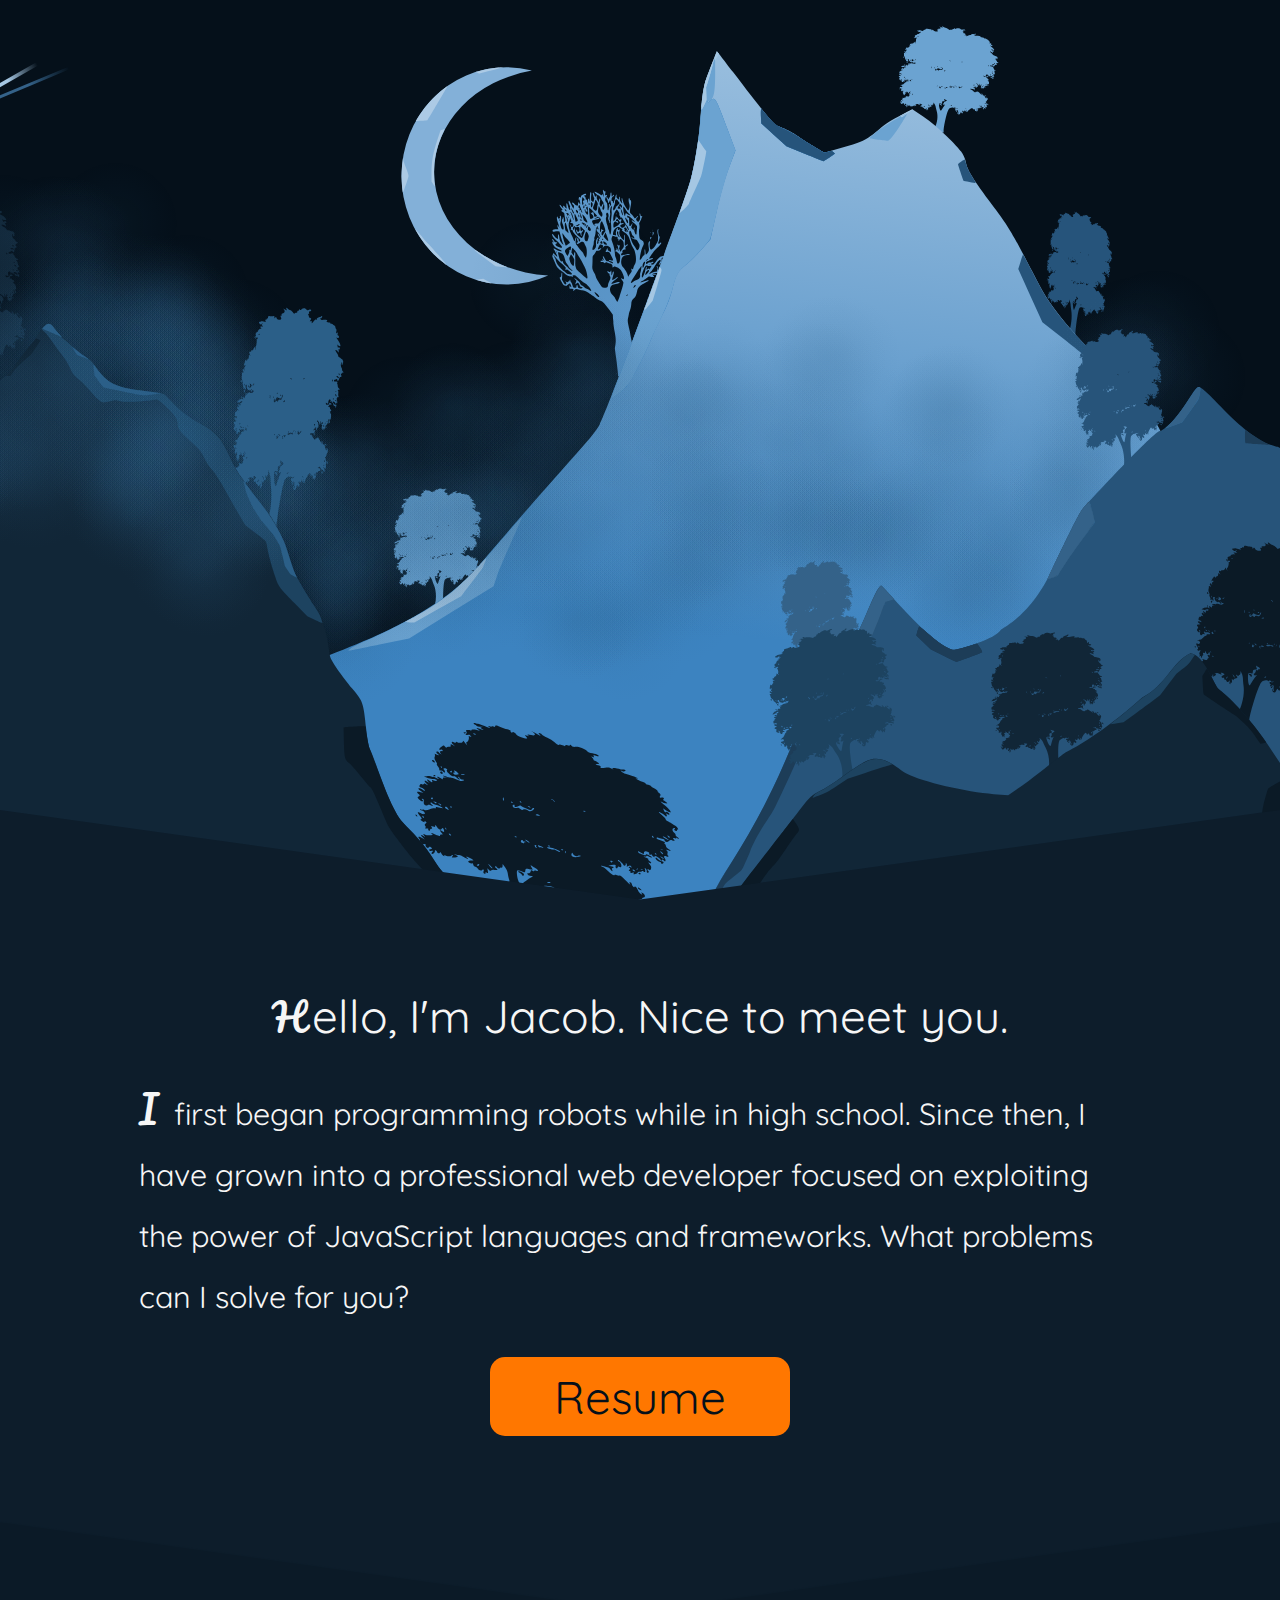
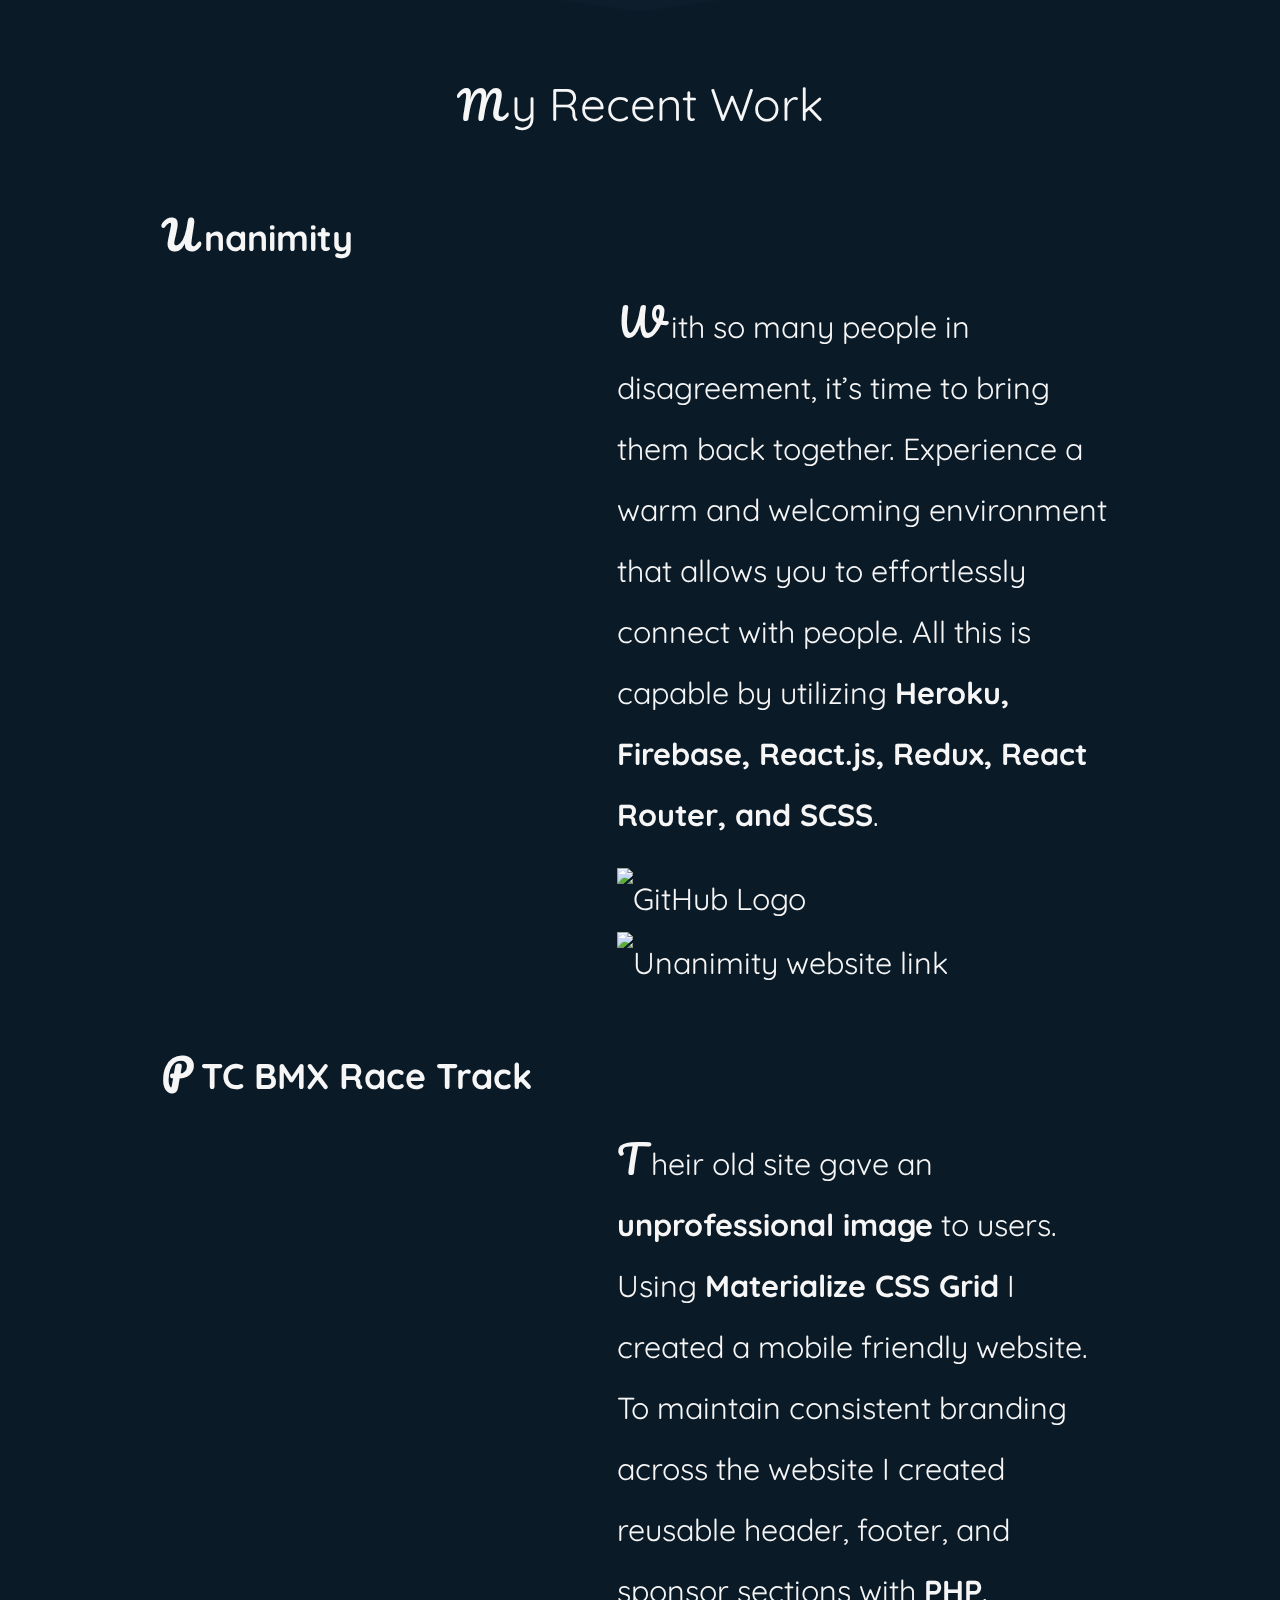
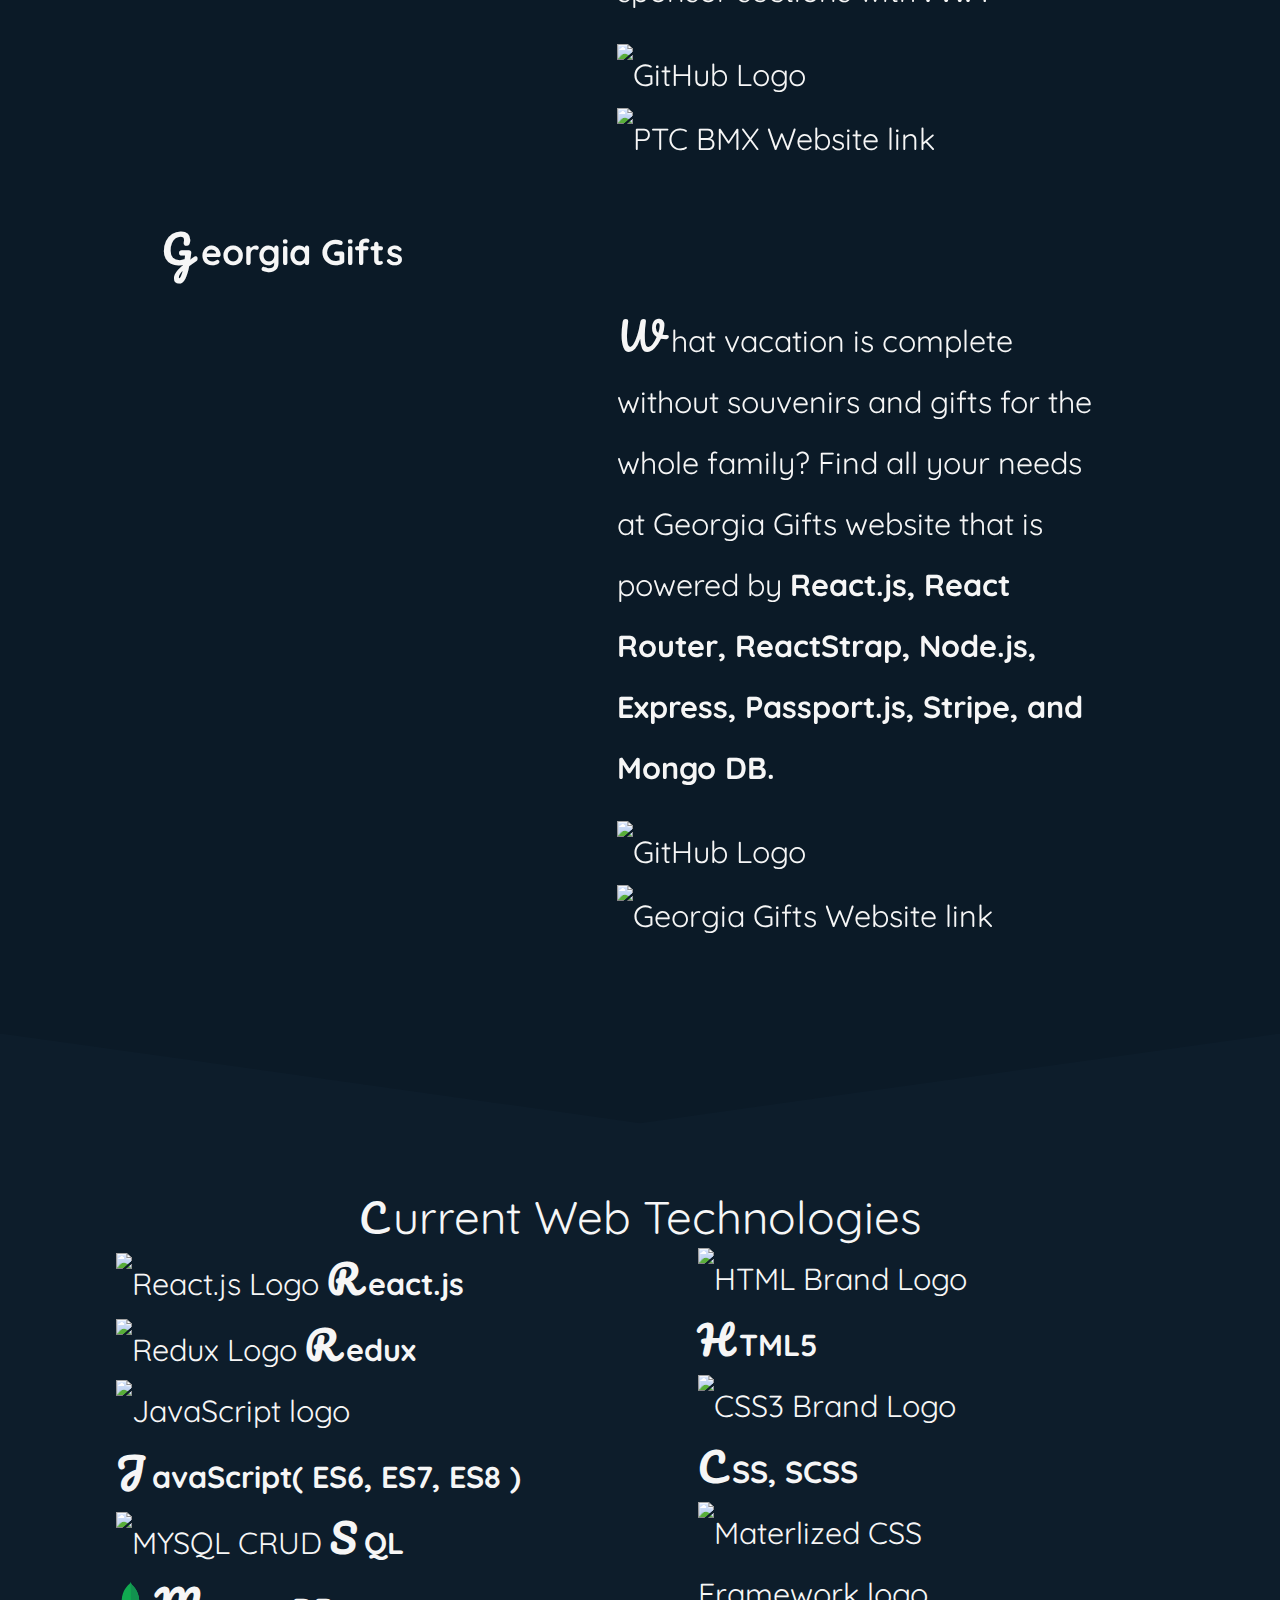
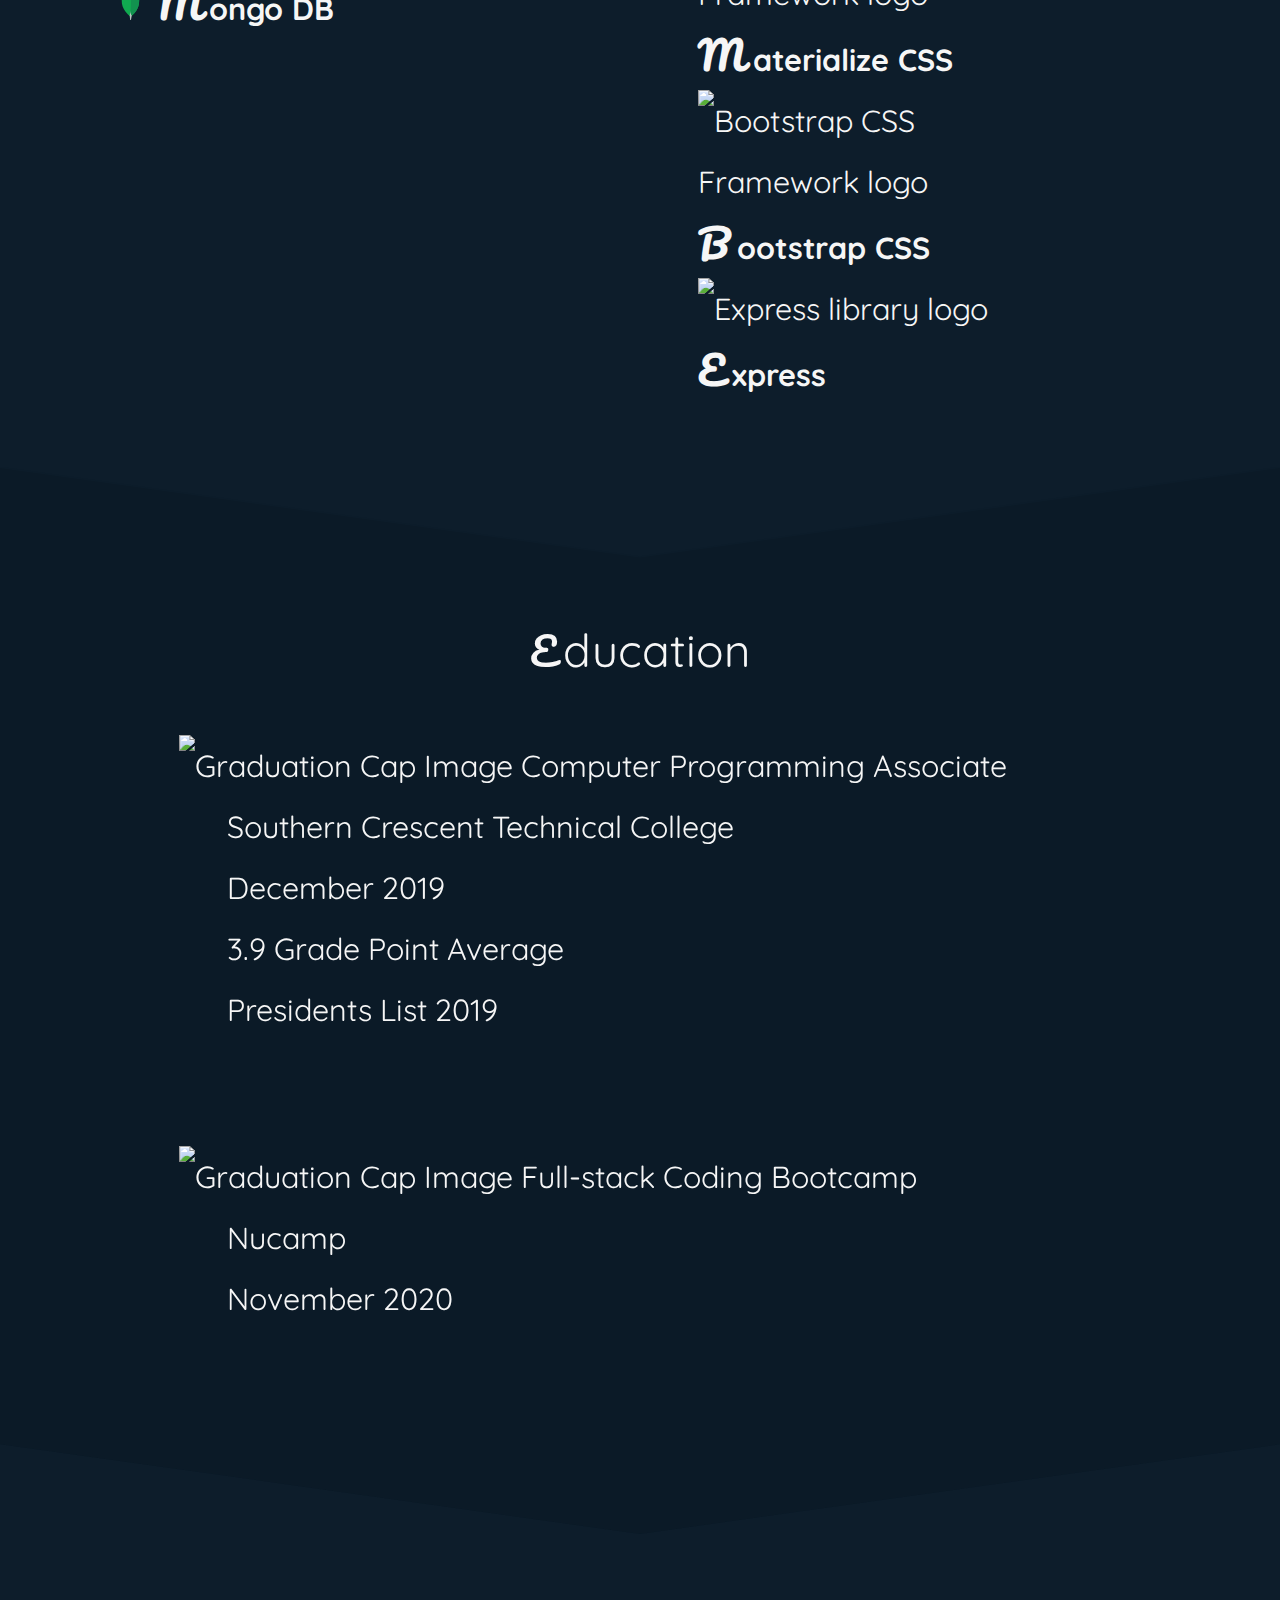
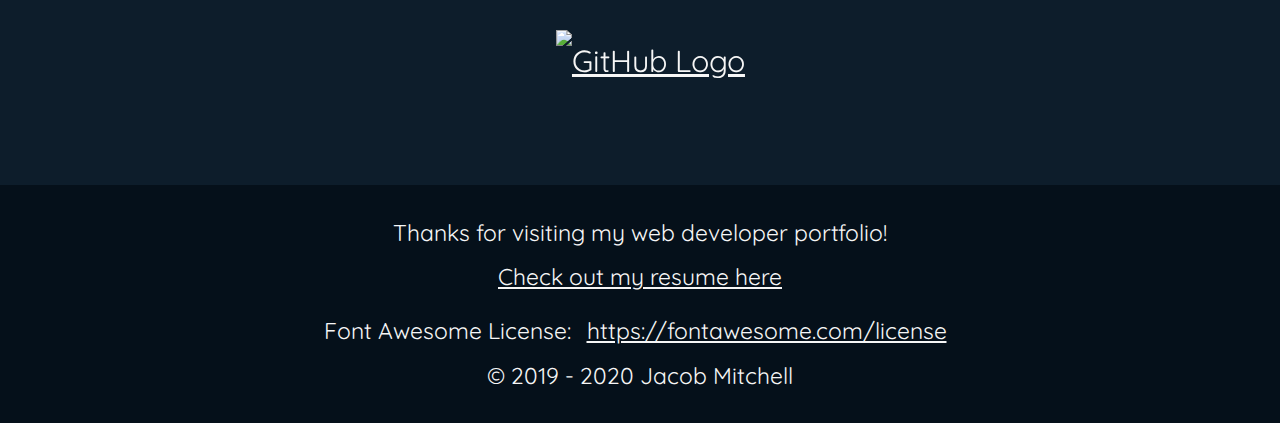
==== commit 436b7621: "Refactored css variable names and js variable names in canvas.js" ====
--- a/index.html
+++ b/index.html
@@ -4,69 +4,69 @@
 	<meta charset="utf-8">
 	<meta name="viewport" content="width=device-width, initial-scale=1.0">
 	<!-- set browser color to them color. only supported in certain mobile devices as of 5/13/19-->
-		<meta name="theme-color" content="#FF7700">
-		<meta name="apple-mobile-web-app-status-bar" content="#FF7700">
+	<meta name="theme-color" content="#FF7700">
+	<meta name="apple-mobile-web-app-status-bar" content="#FF7700">
 	<!-- favicon.browser will use the correct one based on their needs -->
-		<link rel="apple-touch-icon" sizes="180x180" href="images/apple-touch-icon.png">
-		<link rel="icon" type="image/png" sizes="32x32" href="images/favicon-32x32.png">
-		<link rel="icon" type="image/png" sizes="16x16" href="images/favicon-16x16.png">
-		<link rel="manifest" href="/manifest.json">
-		<link rel="stylesheet" type="text/css" href="css/styles.css">
+	<link rel="apple-touch-icon" sizes="180x180" href="images/apple-touch-icon.png">
+	<link rel="icon" type="image/png" sizes="32x32" href="images/favicon-32x32.png">
+	<link rel="icon" type="image/png" sizes="16x16" href="images/favicon-16x16.png">
+	<link rel="manifest" href="/manifest.json">
+	<link rel="stylesheet" type="text/css" href="css/styles.css">
 	<!-- Google Fonts-->
-		<link   href="https://fonts.googleapis.com/css?family=Quicksand&display=swap" rel="stylesheet noopener">
-		<link  href="https://fonts.googleapis.com/css?family=Pacifico&display=swap" rel="stylesheet noopener">
+	<link   href="https://fonts.googleapis.com/css?family=Quicksand&display=swap" rel="stylesheet noopener">
+	<link  href="https://fonts.googleapis.com/css?family=Pacifico&display=swap" rel="stylesheet noopener">
 	<!-- SEO-->
 	<!--json-ld -->
-		<link rel="canonical" href="https://jacobportfolio.com" />
-		<script type='application/ld+json'>
-			{
-			"@context": "http://www.schema.org",
-			"@type": "person",
-			"name": "Jacob Mitchell",
-			"jobTitle": "Javascript Web Developer",
-				"image": "images/jacob_website_developer.jpg",
-			"url": "https://jacobportfolio.com"
-			}
-			</script>
-			<script type='application/ld+json'>
-			{
-				"@context": "http://www.schema.org",
-				"@type": "WebSite",
-			"name": "Jacob Mitchell Web Developer Portfolio",
-			"alternateName": "Jacob's Portfolio",
-			"url": "https://jacobportfolio.com"
-			}
-			</script>
-			<script type="application/ld+json">
-			{
-				"@context": "http://schema.org",
-				"@type": "WebPage",
-				"name": "Jacob Mitchell Web developer Portfolio",
-				"description": "I first began programming robots while in high school. Since then, I have grown into a professional web developer focused on exploiting the power of JavaScript languages and frameworks. Check out the rest of my website below to learn about my specific skills and recently completed projects.",
-				"publisher": {
-					"@type": "ProfilePage",
-					"name": "Jacob Mitchell"
-				},
-					"primaryImageOfPage":{
-							"@type": "ImageObject",
-							"url": "https://jacobportfolio.com/images/primaryimageofpage.png"
-					}
-			}
-		</script>
+	<link rel="canonical" href="https://jacobportfolio.com" />
+	<script type='application/ld+json'>
+	{
+		"@context": "http://www.schema.org",
+		"@type": "person",
+		"name": "Jacob Mitchell",
+		"jobTitle": "Javascript Web Developer",
+			"image": "images/jacob_website_developer.jpg",
+		"url": "https://jacobportfolio.com"
+	}
+	</script>
+	<script type='application/ld+json'>
+	{
+		"@context": "http://www.schema.org",
+		"@type": "WebSite",
+		"name": "Jacob Mitchell Web Developer Portfolio",
+		"alternateName": "Jacob's Portfolio",
+		"url": "https://jacobportfolio.com"
+	}
+	</script>
+	<script type="application/ld+json">
+	{
+		"@context": "http://schema.org",
+		"@type": "WebPage",
+		"name": "Jacob Mitchell Web developer Portfolio",
+		"description": "I first began programming robots while in high school. Since then, I have grown into a professional web developer focused on exploiting the power of JavaScript languages and frameworks. What problems can I solve for you?",
+		"publisher": {
+			"@type": "ProfilePage",
+			"name": "Jacob Mitchell"
+		},
+		"primaryImageOfPage":{
+				"@type": "ImageObject",
+				"url": "https://jacobportfolio.com/images/primaryimageofpage.png"
+		}
+	}
+	</script>
 	<!--end of json-ld -->
 	<meta property="og:title" content="Jacob's Portfolio" >
 	<meta property="og:url" content="https://jacobportfolio.com/" >
 	<meta property="og:image" content="https://jacobportfolio.com/images/primaryImageOfPage.png" >
-	<meta name="description" content="Since coding robots in highschool, three years ago, I've received my computer programming Associate degree. While in college, I started building websites and I'm loving it." />
+	<meta name="description" content="I first began programming robots while in high school. Since then, I have grown into a professional web developer focused on exploiting the power of JavaScript languages and frameworks. What problems can I solve for you?" />
 	<title>Jacob's Portfolio</title>
 </head>
 <body>
 	<header>
-		<div class="canvas_container">
-			<canvas id="canvas1">Your Browser dose not support HTML5 Canvas</canvas>
-			<div class="hero-img"></div>
+		<div class="canvasContainer">
+			<canvas id="starCanvas">Your Browser dose not support HTML5 Canvas</canvas>
+			<div class="heroImg"></div>
 		</div>
-		<div class="herocontent">
+		<div class="heroContent">
 			<svg  viewBox="0 100 210 297 " preserveAspectRatio="none">
 				<g
 				id="heroText">
@@ -145,96 +145,96 @@
 		</div>
 	</header>
 	<main>
-		<section id="me" class="section-dark">
+		<section class="sectionDark">
 			<div class="grid">
-				<div class="col_container">	
+				<div class="colContainer">	
 					<h2>Hello, I'm Jacob. Nice to meet you.</h2>		
 					<p>
 						I first began programming robots while in high school. Since then, I have grown into a professional web developer focused on exploiting the power of JavaScript languages and frameworks. What problems can I solve for you?
 					</p>
-					<Button class="show_hover"><a target="_blank" href="JacobMitchellResume.pdf" aria-label="Jacob Mitchell's resume link">Resume</a></Button>
+					<Button class="showHover"><a target="_blank" href="JacobMitchellResume.pdf" aria-label="Jacob Mitchell's resume link">Resume</a></Button>
 				</div>
 			</div>
 		</section>
-		<section id="port" class="section-light">
+		<section class="sectionLight">
 			<h2>My Recent Work</h2>
 			<div class="grid portfolio">
-				<div class="col_container">
+				<div class="colContainer">
 					<div class="grid">
 						<!-- Unanimity -->
-						<div class="port_col_full_width">
+						<div class="portColFullWidth">
 							<a target="blank" href="https://unanimity.herokuapp.com/">
 								<h3 class="fadeIn">Unanimity</h3>									
 							</a>
 						</div>
-						<div class="port_col_1_5 show_hover">
+						<div class="portColLeft showHover">
 							<a target="blank" href="https://unanimity.herokuapp.com/">
 								<img class="slideIn left" lazy-src="images/unanimity.png" alt= " Unanimity messenger, Harmony through words">
 							</a>
 						</div>
-						<div class="port_col_5_12">											
+						<div class="portColRight">											
 							<p>
 								With so many people in disagreement, it’s time to bring them back together. Experience a warm and welcoming environment that allows you to effortlessly connect with people. All this is capable by utilizing <Strong>Heroku, Firebase, React.js, Redux, React Router, and SCSS</Strong>.	
 							</p>
 							<a href="https://github.com/Blaine137/unanimityFIREBASE" target="_blank" rel="noreferrer">
-								<img lazy-src="images/fontawesome/github-square-brands.svg" alt="GitHub Logo" aria-label="Jacob Mitchell's GitHub Link" class="show_hover github"> 
+								<img lazy-src="images/fontawesome/github-square-brands.svg" alt="GitHub Logo" aria-label="Jacob Mitchell's GitHub Link" class="showHover github"> 
 							</a>
 							<a href="https://unanimity.herokuapp.com/" target="_blank" rel="noreferrer">
-								<img lazy-src="images/fontawesome/external-link-alt-solid.svg" alt="Unanimity website link" aria-label="Jacob Mitchell's GitHub Link" class="show_hover externalLink"> 
+								<img lazy-src="images/fontawesome/external-link-alt-solid.svg" alt="Unanimity website link" aria-label="Jacob Mitchell's GitHub Link" class="showHover externalLink"> 
 							</a>
 						</div>
 						<!-- PTC BMX -->
-						<div class="port_col_full_width">
+						<div class="portColFullWidth">
 							<a target="_blank" rel="noopener" href="https://jacobportfolio.com/portfolio/ptc-bmx/">
 								<h3 class="fadeIn">PTC BMX Race Track</h3>
 							</a>
 						</div>
-						<div class="port_col_1_5 show_hover">						
+						<div class="portColLeft showHover">						
 							<a target="_blank" rel="noopener" href="https://jacobportfolio.com/portfolio/ptc-bmx/">
 								<img class="slideIn left" lazy-src="images/ptc_bmx_website.jpg" alt="Picture of PTC BMX website">
 							</a>
 						</div>
-						<div class="port_col_5_12">					
+						<div class="portColRight">					
 							<p>
 								Their old site gave an <strong>unprofessional image</strong> to users. Using <strong>Materialize CSS Grid</strong> I created a mobile friendly website. To maintain consistent branding across the website I created reusable header, footer, and sponsor sections with <strong>PHP</strong>.    
 							</p>	
 							<a href="https://github.com/transformerjnm/PTC-BMX" target="_blank" rel="noreferrer">
-								<img lazy-src="images/fontawesome/github-square-brands.svg" alt="GitHub Logo" aria-label="Jacob Mitchell's GitHub Link" class="show_hover github"> 
+								<img lazy-src="images/fontawesome/github-square-brands.svg" alt="GitHub Logo" aria-label="Jacob Mitchell's GitHub Link" class="showHover github"> 
 							</a>
 							<a href="https://jacobportfolio.com/portfolio/ptc-bmx/" target="_blank" rel="noreferrer">
-								<img lazy-src="images/fontawesome/external-link-alt-solid.svg" alt="PTC BMX Website link" aria-label="Jacob Mitchell's GitHub Link" class="show_hover externalLink"> 
+								<img lazy-src="images/fontawesome/external-link-alt-solid.svg" alt="PTC BMX Website link" aria-label="Jacob Mitchell's GitHub Link" class="showHover externalLink"> 
 							</a>
 						</div>					
 						<!-- Georgia Gifts -->
-						<div class="port_col_full_width">
+						<div class="portColFullWidth">
 							<a target="_blank" href="https://georgia-gifts.herokuapp.com/" rel="noreferrer">
 								<h3 class="fadeIn">Georgia Gifts</h3>
 							</a>
 						</div>
-						<div class="port_col_1_5 show_hover">
+						<div class="portColLeft showHover">
 							<a target="_blank" href="https://georgia-gifts.herokuapp.com/" rel="noreferrer">
 								<img class="slideIn left" lazy-src="images/georgia_gifts_react.png" alt="Georgia Gifts is a small website that demonstrates react.js website development.">
 							</a>
 						</div>
-						<div class="port_col_5_12">													
+						<div class="portColRight">													
 							<p>
 								What vacation is complete without souvenirs and gifts for the whole family? Find all your needs 
 								at Georgia Gifts website that is powered by <strong>React.js, React Router, ReactStrap, Node.js, Express, Passport.js, Stripe, and Mongo DB.</strong>
 							</p>						
 							<a href="https://github.com/transformerjnm/Gerogia-Gifts-MERN" target="_blank" rel="noreferrer">
-								<img lazy-src="images/fontawesome/github-square-brands.svg" alt="GitHub Logo" aria-label="Link to Georgia Gifts Project" class="show_hover github"> 
+								<img lazy-src="images/fontawesome/github-square-brands.svg" alt="GitHub Logo" aria-label="Link to Georgia Gifts Project" class="showHover github"> 
 							</a>
 							<a href="https://georgia-gifts.herokuapp.com/" target="_blank" rel="noreferrer">
-								<img lazy-src="images/fontawesome/external-link-alt-solid.svg" alt="Georgia Gifts Website link" aria-label="Jacob Mitchell's GitHub Link" class="show_hover externalLink"> 
+								<img lazy-src="images/fontawesome/external-link-alt-solid.svg" alt="Georgia Gifts Website link" aria-label="Jacob Mitchell's GitHub Link" class="showHover externalLink"> 
 							</a>
 						</div><!-- Georgia Gifts -->				
 					</div><!-- grid -->
 				</div><!-- col container -->
 			</div><!-- grid portfolio -->
 		</section><!-- portfolio -->
-		<section id="skills" class="section-dark grid">
+		<section id="skills" class="sectionDark grid">
 			<h2>Current Web Technologies</h2>			
-			<div class="skill_col_1">
+			<div class="skillColLeft">
 				<img class="skillIconHeight" lazy-src="images/fontawesome/react-brands.svg" alt="React.js Logo" aria-label="React.js logo">
 				<h4>React.js</h4>
 				<br>
@@ -255,7 +255,7 @@
 				<h4>Mongo DB</h4>
 				<br>
 			</div>
-			<div class="skill_col_2">
+			<div class="skillColRight">
 				<img class="skillIconHeight" aria-label="HTML Brand Logo" lazy-src="images/fontawesome/html5-brands.svg" alt="HTML Brand Logo">
 				<h4>HTML5</h4>
 				<br>
@@ -265,20 +265,20 @@
 				<img class="skillIconHeight" aria-label="Materlized CSS Framework logo" lazy-src="images/materlized-css.png" alt="Materlized CSS Framework logo">
 				<h4>Materialize CSS</h4>
 				<br>
-				<img class="svgSkillIconHeight skillIconHeight" aria-label="Bootstrap CSS Framework logo" lazy-src="images/fontawesome/bootstrap-brands.svg" alt="Bootstrap CSS Framework logo">
+				<img class="svgSkillIconHeight" aria-label="Bootstrap CSS Framework logo" lazy-src="images/fontawesome/bootstrap-brands.svg" alt="Bootstrap CSS Framework logo">
 				<h4>Bootstrap CSS</h4>
 				<br>
-				<img class="svgSkillIconHeight skillIconHeight" aria-label="Express library logo" lazy-src="images/fontawesome/node-js-brands.svg" alt="Express library logo">
+				<img class="svgSkillIconHeight" aria-label="Express library logo" lazy-src="images/fontawesome/node-js-brands.svg" alt="Express library logo">
 				<h4>Express</h4>
 				<br>
 			</div>									
 		</section>
-		<section id="edu" class="section-light">
+		<section id="edu" class="sectionLight">
 			<h2>Education</h2>
 			<div class="grid">
-				<div class="col_container">
+				<div class="colContainer">
 					<ul>
-						<li><img class="grad_cap" lazy-src="images/fontawesome/graduation-cap-solid.svg" alt="Graduation Cap Image">&nbsp;Computer Programming Associate</li>
+						<li><img class="gradCap" lazy-src="images/fontawesome/graduation-cap-solid.svg" alt="Graduation Cap Image">&nbsp;Computer Programming Associate</li>
 						<ul>
 							<li>&nbsp;Southern Crescent Technical College</li>
 							<li>&nbsp;December 2019</li>
@@ -287,9 +287,9 @@
 						</ul>
 					</ul>					
 				</div>
-				<div class="col_container">
+				<div class="colContainer">
 					<ul>
-						<li><img class="grad_cap" lazy-src="images/fontawesome/graduation-cap-solid.svg" alt="Graduation Cap Image">&nbsp;Full-stack Coding Bootcamp</li>
+						<li><img class="gradCap" lazy-src="images/fontawesome/graduation-cap-solid.svg" alt="Graduation Cap Image">&nbsp;Full-stack Coding Bootcamp</li>
 						<ul>
 							<li>&nbsp;Nucamp</li>
 							<li>&nbsp;November 2020</li>
@@ -298,18 +298,18 @@
 				</div>	
 			</div>
 		</section>
-		<section id="contact" class="section-dark">
+		<section class="sectionDark">
 			<div class="grid ">
-				<div class="col_container">
-					<div class="flex contact">
+				<div class="colContainer">
+					<div class="flex">
 						<a rel="noreferrer" href="https://www.linkedin.com/in/jacob-mitchell157/" target="_blank">
-							<img class="show_hover contact_icon slideIn left" lazy-src="images/fontawesome/linkedin-brands.svg" alt="Linkedin Logo" aria-label="Jacob Mitchell's Linkedin link">
+							<img class="showHover contactIcon slideIn left" lazy-src="images/fontawesome/linkedin-brands.svg" alt="Linkedin Logo" aria-label="Jacob Mitchell's LinkedIn link">
 						</a>				
 						<a href="https://github.com/transformerjnm/" target="_blank" rel="noreferrer">
-							<img lazy-src="images/fontawesome/github-square-brands.svg" alt="GitHub Logo" aria-label="Jacob Mitchell's GitHub Link" class="show_hover contact_icon fadeIn">
+							<img lazy-src="images/fontawesome/github-square-brands.svg" alt="GitHub Logo" aria-label="Jacob Mitchell's GitHub Link" class="showHover contactIcon fadeIn">
 						</a>						
 						<a href="mailto:jacob.mitchell157@gmail.com">
-							<img class="show_hover contact_icon slideIn right" lazy-src="images/fontawesome/envelope-solid.svg" alt="Email image" aria-label="Jacob Mitchell's email link">
+							<img class="showHover contactIcon slideIn right" lazy-src="images/fontawesome/envelope-solid.svg" alt="Email image" aria-label="Jacob Mitchell's email link">
 						</a>
 					</div>
 				</div>
--- a/css/styles.css
+++ b/css/styles.css
@@ -57,36 +57,31 @@
 	margin-left: .75rem;
 }
 /*-----Page order-----*/
-.canvas_container {
+.canvasContainer {
 	min-height: 90vh;
 	max-height: 90vh;
 	min-width: 100vw;
 	max-width: 100vw;
 }
-#canvas1 {
-	margin-bottom: -9vw;
-	z-index: 10;
+#starCanvas {
 	position: fixed;
 	z-index: -3;
 }
-.herocontent {
-	font-weight: bold;
-	font-size: 1.75rem;
+.heroContent {
 	position: absolute;
 	top: calc(25vmax - (calc(0.5em + 2.5vmin)*2));
 	max-width: 100vw;
 	min-width: 100vw;
-	letter-spacing: 8px;
 	padding: 1rem;
 }
-svg  {
-	width: 95vw;
+svg {
+	width: 100vw;
 	height: 100vh;
 	max-width: 1800px;
 	display: block;
 	margin: auto;
 }
-@keyframes draw {
+@keyframes drawText {
    	90% {
 	   fill: transparent;
    	}
@@ -96,7 +91,7 @@
 	}
 }
 /* Hero Images*/
-.hero-img {
+.heroImg {
 	background: var(--background-img-path);
 	background-size: contain;
 	background-repeat: no-repeat;
@@ -105,30 +100,24 @@
 	position: fixed;
 	height: 100vh;
 	width: 100vw;
-	margin-bottom: -7vw;
 }
 #heroText {
 	stroke:#ff7700;stroke-width:0.465;
 	fill: transparent;
-	animation-name: draw;
+	animation-name: drawText;
 	stroke-dasharray: 80 ;
 	stroke-dashoffset: 80;
 	animation-fill-mode: forwards;
 	animation-duration: 2s ;
 	animation-delay: 400ms;
 }
-h1, h2 { text-align: center; }
-h1 {
-	font-size: 2.5rem;
-	font-family: 'Pacifico', cursive;
-	letter-spacing: .25rem;
-}
 h2 {
+	text-align: center;
 	font-size: 1rem;
 	font-weight: normal;
 	margin: 0;
 }
-.section-dark, .section-light {
+.sectionDark, .sectionLight {
 	-webkit-clip-path: polygon(0 0, 50% 7vw, 100% 0%, 100% calc(100% - 7vw), 50% 100%, 0 calc(100% - 7vw));
 	-moz-clip-path: polygon(0 0, 50% 7vw, 100% 0%, 100% calc(100% - 7vw), 50% 100%, 0 calc(100% - 7vw));
 	-ms-clip-path: polygon(0 0, 50% 7vw, 100% 0%, 100% calc(100% - 7vw), 50% 100%, 0 calc(100% - 7vw));
@@ -138,13 +127,13 @@
 	padding-top: 5rem;
 	padding-bottom: 5rem;
 }
-.section-light { background-color: var(--section-light); }
-.section-dark { background-color: var(--section-dark); }
+.sectionLight { background-color: var(--section-light); }
+.sectionDark { background-color: var(--section-dark); }
 .grid {
 	display: grid;
 	grid-template-columns: repeat(11, 1fr);
 }
-.col_container {
+.colContainer {
 	grid-column-start: 2;
 	grid-column-end: 11;
 	padding: .75rem;
@@ -154,16 +143,7 @@
 	flex-flow: row wrap;
 	justify-content: space-around;
 }
-footer {
-	background-color: var(--accent-background);
-	position: relative;
-	padding-top: 2rem;
-	padding-bottom: 2rem;
-	font-size: .75rem;
-	text-align: center;
-	line-height: 150%;
-}
-.show_hover:hover, .show_hover:focus, a:hover, a:focus, h4:hover, h4:focus, h3:hover, h3:focus {
+.showHover:hover, .showHover:focus, a:hover, a:focus, h4:hover, h4:focus, h3:hover, h3:focus {
 	transform: scale(1.1);
 	z-index: 10;
 	transition-duration: 150ms;
@@ -171,42 +151,36 @@
 /*About Me Section*/
 button {
 	display: block;
-	text-align: center;
 	background-color: var(--action-color);
 	width: 80vw;
 	max-width: 300px;
 	margin: auto;
 	border-radius: 15px;
 	border: none;
-	padding: .25rem;
 }
 button a, button a:visited{ 
 	text-decoration: none;
 	font-family: 'Quicksand', sans-serif;
 	font-size: 1.5rem;
-	font-weight: light;
 	color: var(--accent-background);
- }
-#edu, #skill { grid-row-gap: 0; }
-#edu ul {
+}
+#edu { grid-row-gap: 0; }
+#edu ul, .edu-ul ul li {
 	list-style-type: none;
 	text-align: left;
+	font-weight: normal;
 }
 .edu-ul li { font-weight: bold; }
-.edu-ul ul li {
-	list-style-type: none;
-	font-weight: normal;
-}
-.grad_cap { height: 1rem; }
+.gradCap { height: 1rem; }
 #skills h2 {
 	grid-column-start: 1;
 	grid-column-end: 12;
 }
-.skill_col_1 {
+.skillColLeft {
 	grid-column-start: 2;
 	grid-column-end: 10;
 }
-.skill_col_2{
+.skillColRight {
 	grid-column-start: 2;
 	grid-column-end: 10;
 }
@@ -215,35 +189,27 @@
 	margin: 0;
 }
 /*icon colors and size for img*/
-.svgSkillIconHeight { height: 1.25rem !important}
+.svgSkillIconHeight { height: 1.25rem }
 .skillIconHeight { height: 1rem; }
-.contact_icon { height: 5rem; }
-.portfolio .col_container {
-	padding: 0;
-	margin: 0;
-	background-color: transparent;
-	grid-row-gap: 1rem;
-}
 .portfolio a {
 	text-decoration: none;
 	margin: 0;
 	padding: 0;
 }
-.port_col_1_5 {
+.portColLeft {
 	grid-column-start: 1;
 	grid-column-end: 12;	
 }
-.port_col_5_12 {
+.portColRight {
 	grid-column-start: 1;
 	grid-column-end: 12;
 }
-.port_col_full_width {
+.portColFullWidth {
 	grid-column-start: 1;
 	grid-column-end: 12;
 	margin-top: .75rem;
 }
 .portfolio h3 {
-	color: var(--font-color);
 	padding: .75rem;
 	margin: 0;
 }
@@ -283,25 +249,31 @@
 	animation-fill-mode: forwards;
 	animation-duration: 2s;
 }
+.contactIcon { height: 5rem; }
+footer {
+	background-color: var(--accent-background);
+	position: relative;
+	padding-top: 1rem;
+	padding-bottom: 1rem;
+	font-size: .75rem;
+	text-align: center;
+	line-height: 150%;
+}
 @media only screen and (min-width: 500px ) {
 	svg { height: auto; }
 	h2 { font-size: 1.5rem; }
 }
 /*phablet, tablet, desktop media query*/
 @media only screen and (min-width: 1200px) {
-	.herocontent { top: calc(30vh - 8rem); }
-	.hero-img { background-size: 100% 100%; }
-	.hero1 {
-		background-attachment: fixed;
-		background-size: 100% 100%;
-	}
+	.heroContent { top: calc(30vh - 8rem); }
+	.heroImg { background-size: 100% 100%; }
 	/*portfolio grid columns sizing*/
-	.port_col_1_5 {
+	.portColLeft {
 		grid-column-start: 1;
 		grid-column-end: 6;
 		min-height: 10vw;
 	}
-	.port_col_5_12 {
+	.portColRight {
 		grid-column-start: 6;
 		grid-column-end: 12;
 		min-height: 10vw;
@@ -310,38 +282,22 @@
 		max-width: 100%;
 		min-width: 100%;	
 	}
-	.portfolio p { min-height: 10vw; }
-	/*skills grid sizing*/
-	#skills { grid-row-gap: 1rem; }
-	.skill_col_1 {
+	.skillColLeft {
 		grid-column-start: 2;
 		grid-column-end: 6;
 	}
-	.skill_col_2{
+	.skillColRight {
 		grid-column-start: 7;
 		grid-column-end: 10;
 	}
-	/* img animation*/
-	/*required me to put all the classes would not work with just updating one*/
-	.slideinimg {
-		opacity: 0;
-		transition: all 1s;
-		transition-timing-function: ease-in-out;
-	}
-	.slideinimg.left { transform: translateX(-100%); }
-	.slideinimg.right { transform: translateX(100%); }
-	.slideinimg.showimg {
-		transform: translateX(0%);
-		opacity: 1;
-	}
 }
 /*widescreen desktop*/
 @media only screen and ( min-width: 1700px ) {
-	.section-light {
+	.sectionLight {
 		padding-top: 7rem;
 		padding-bottom: 7rem;
 	}
-	.section-dark {
+	.sectionDark {
 		padding-top: 7rem;
 		padding-bottom: 7rem;
 	}
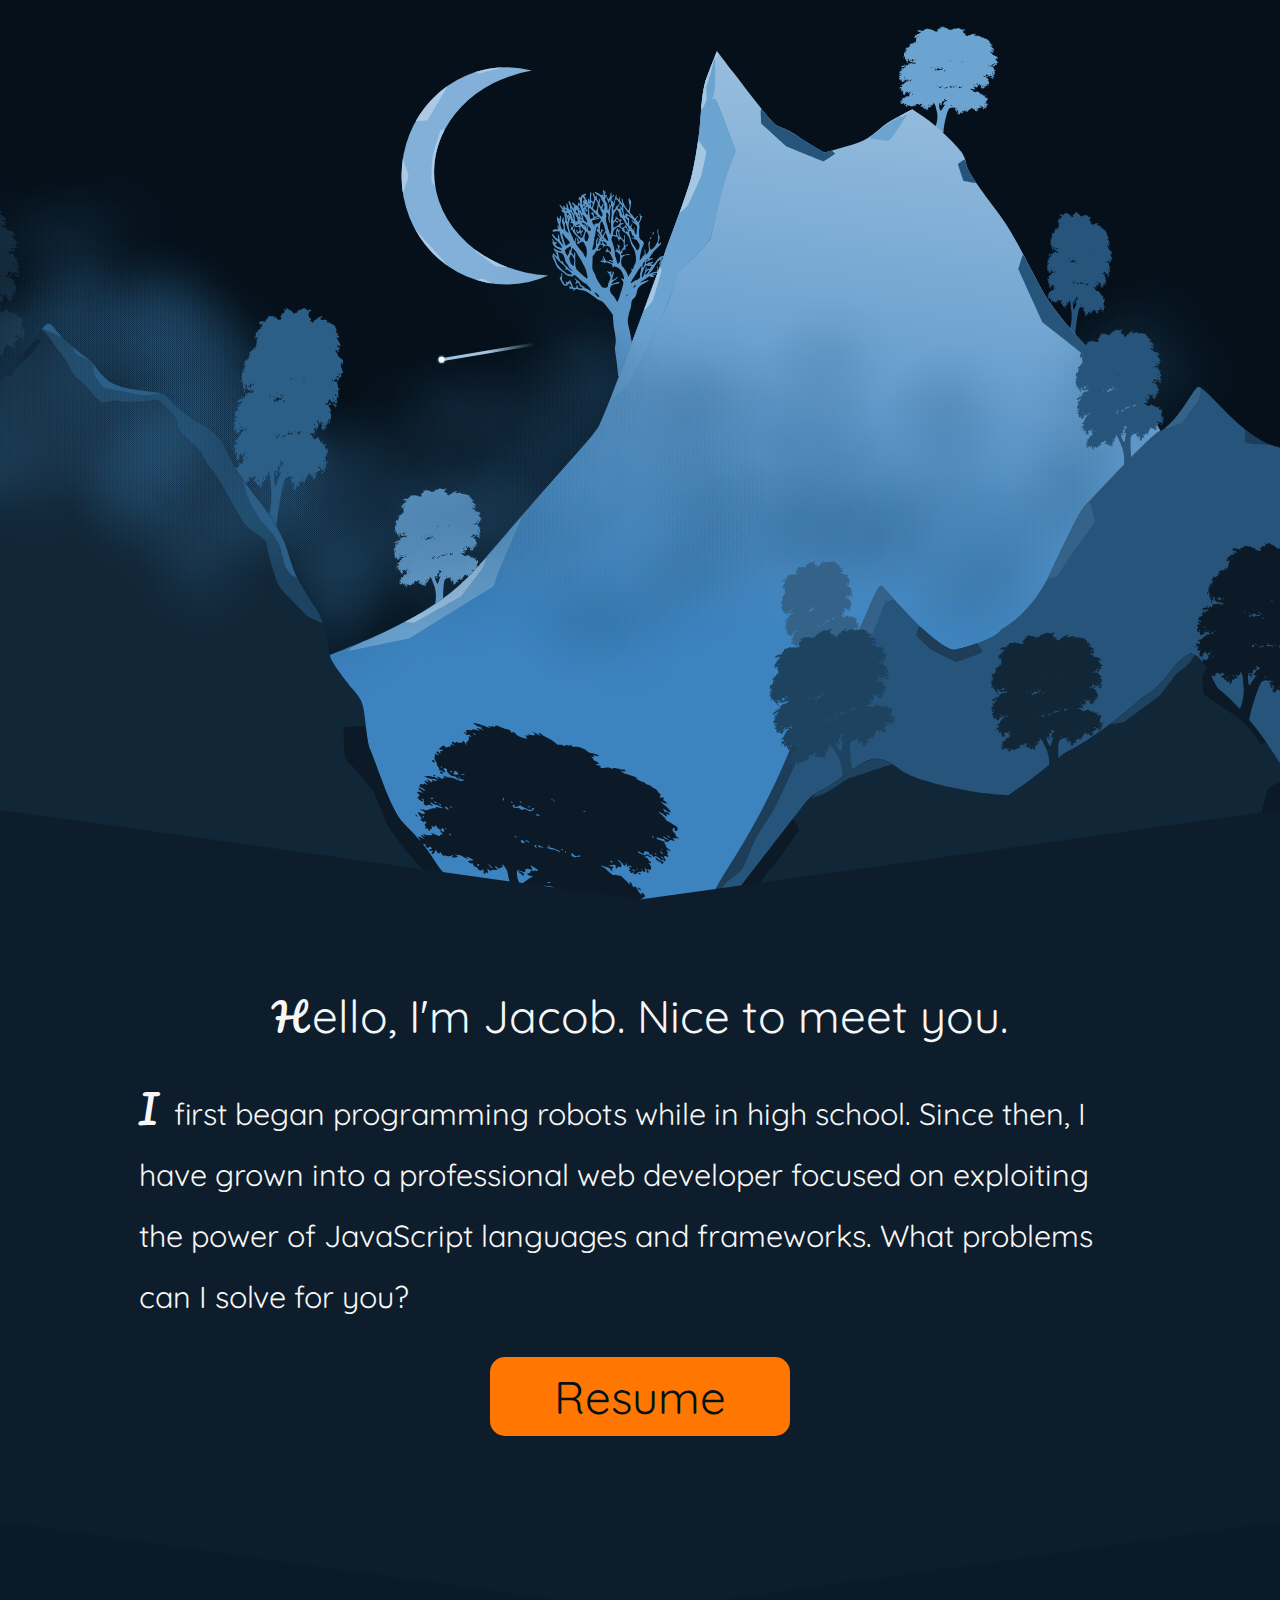
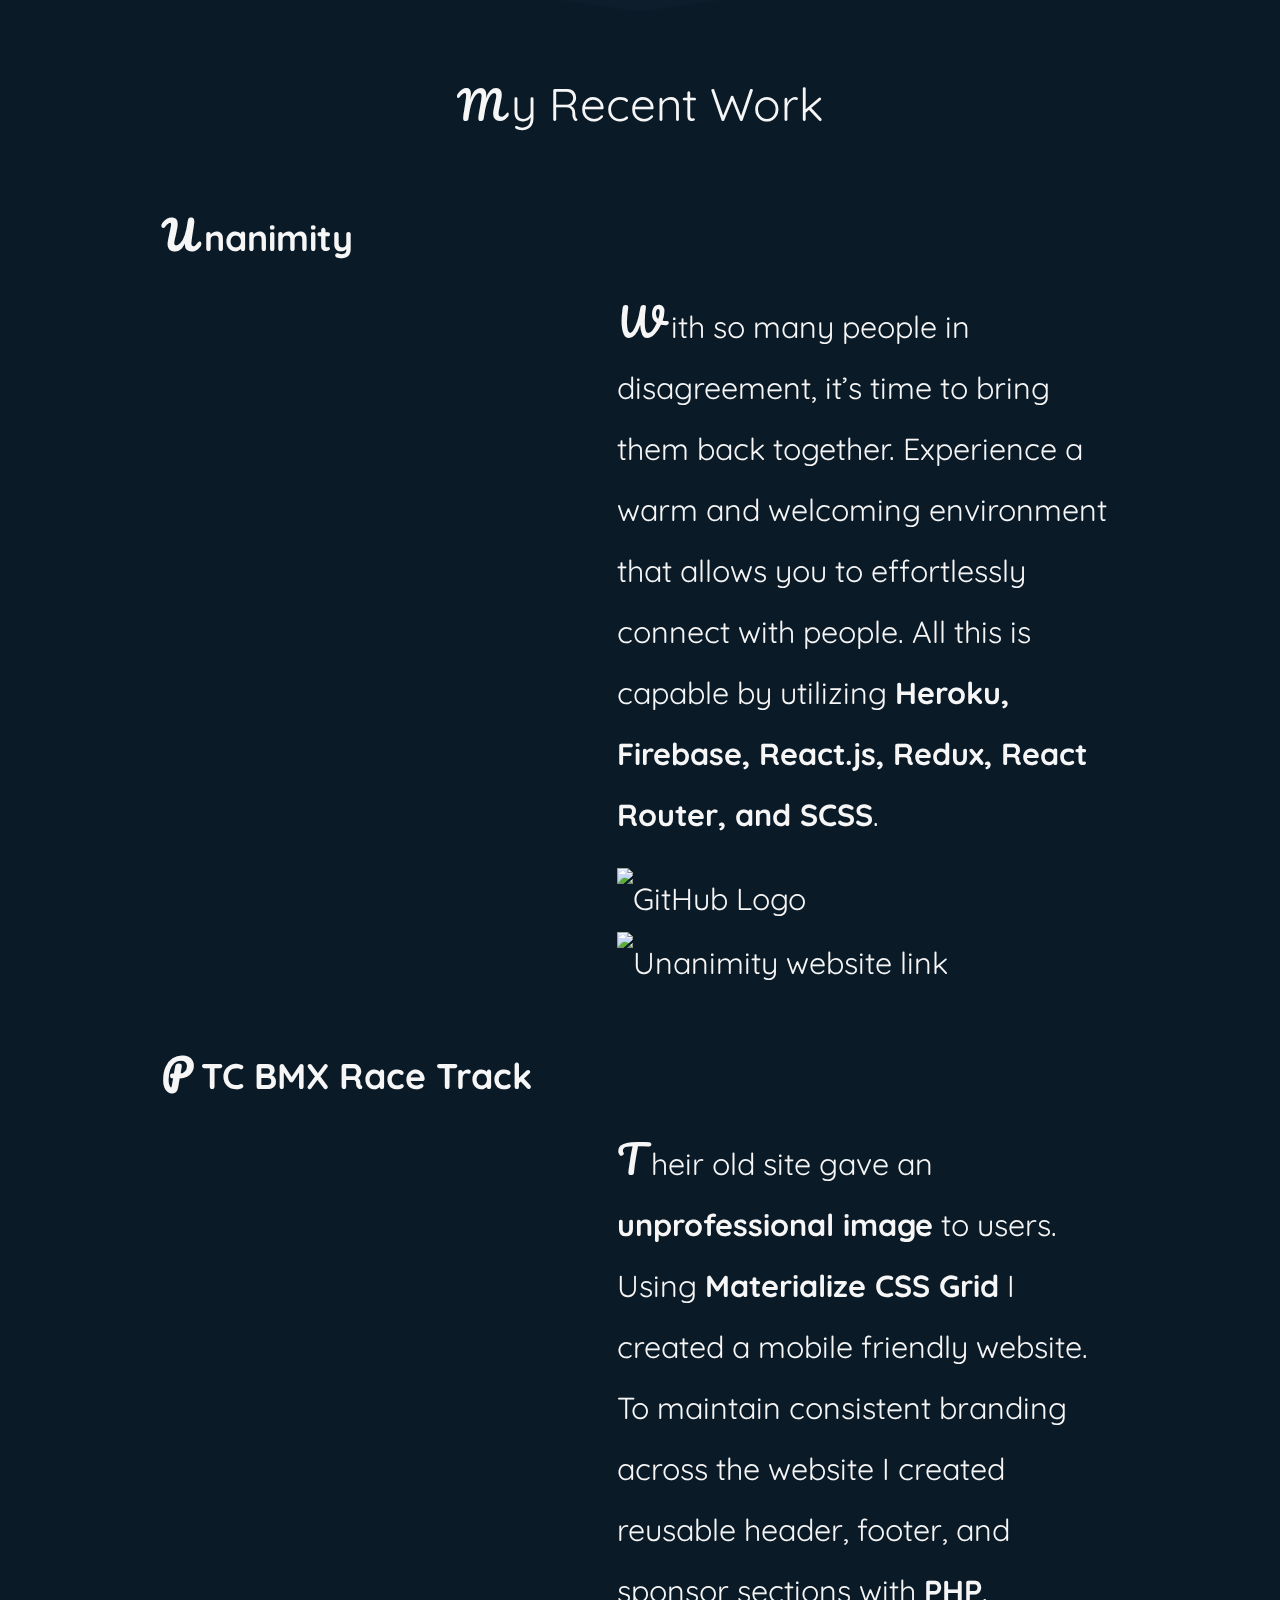
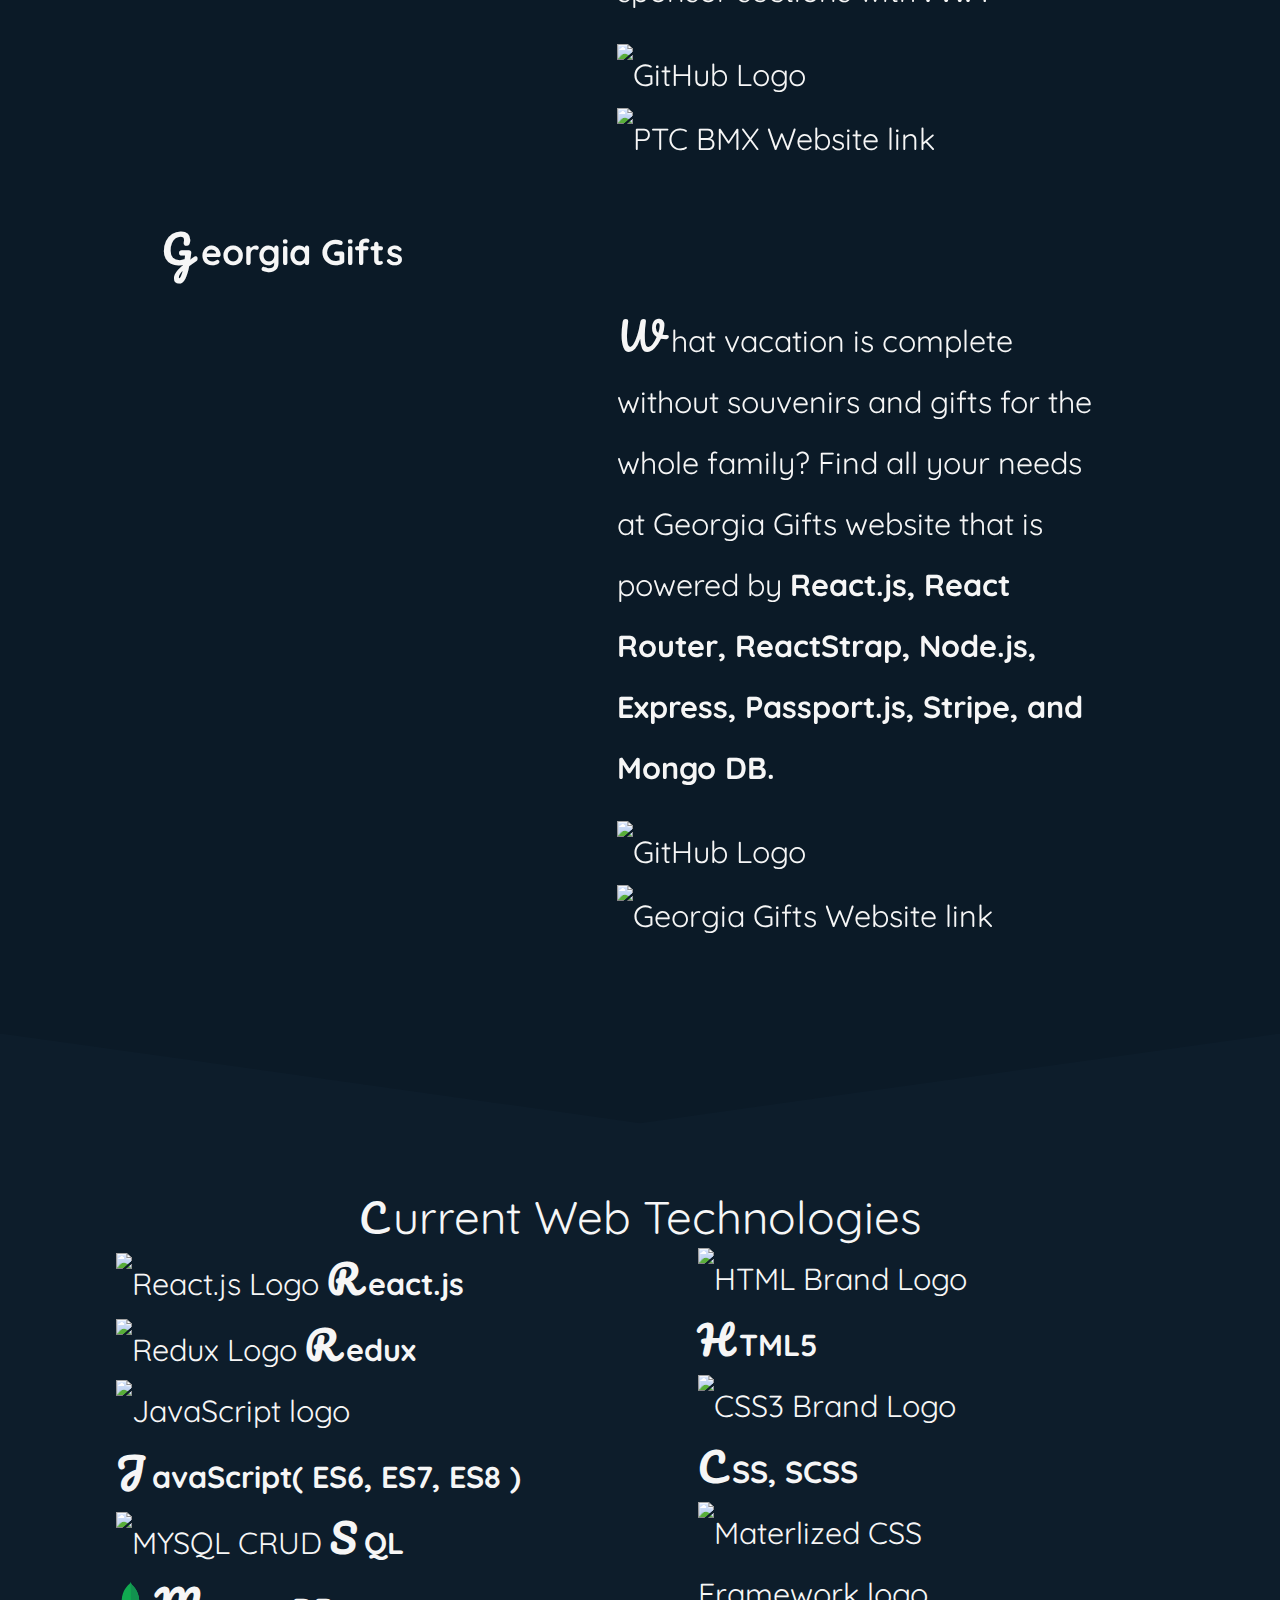
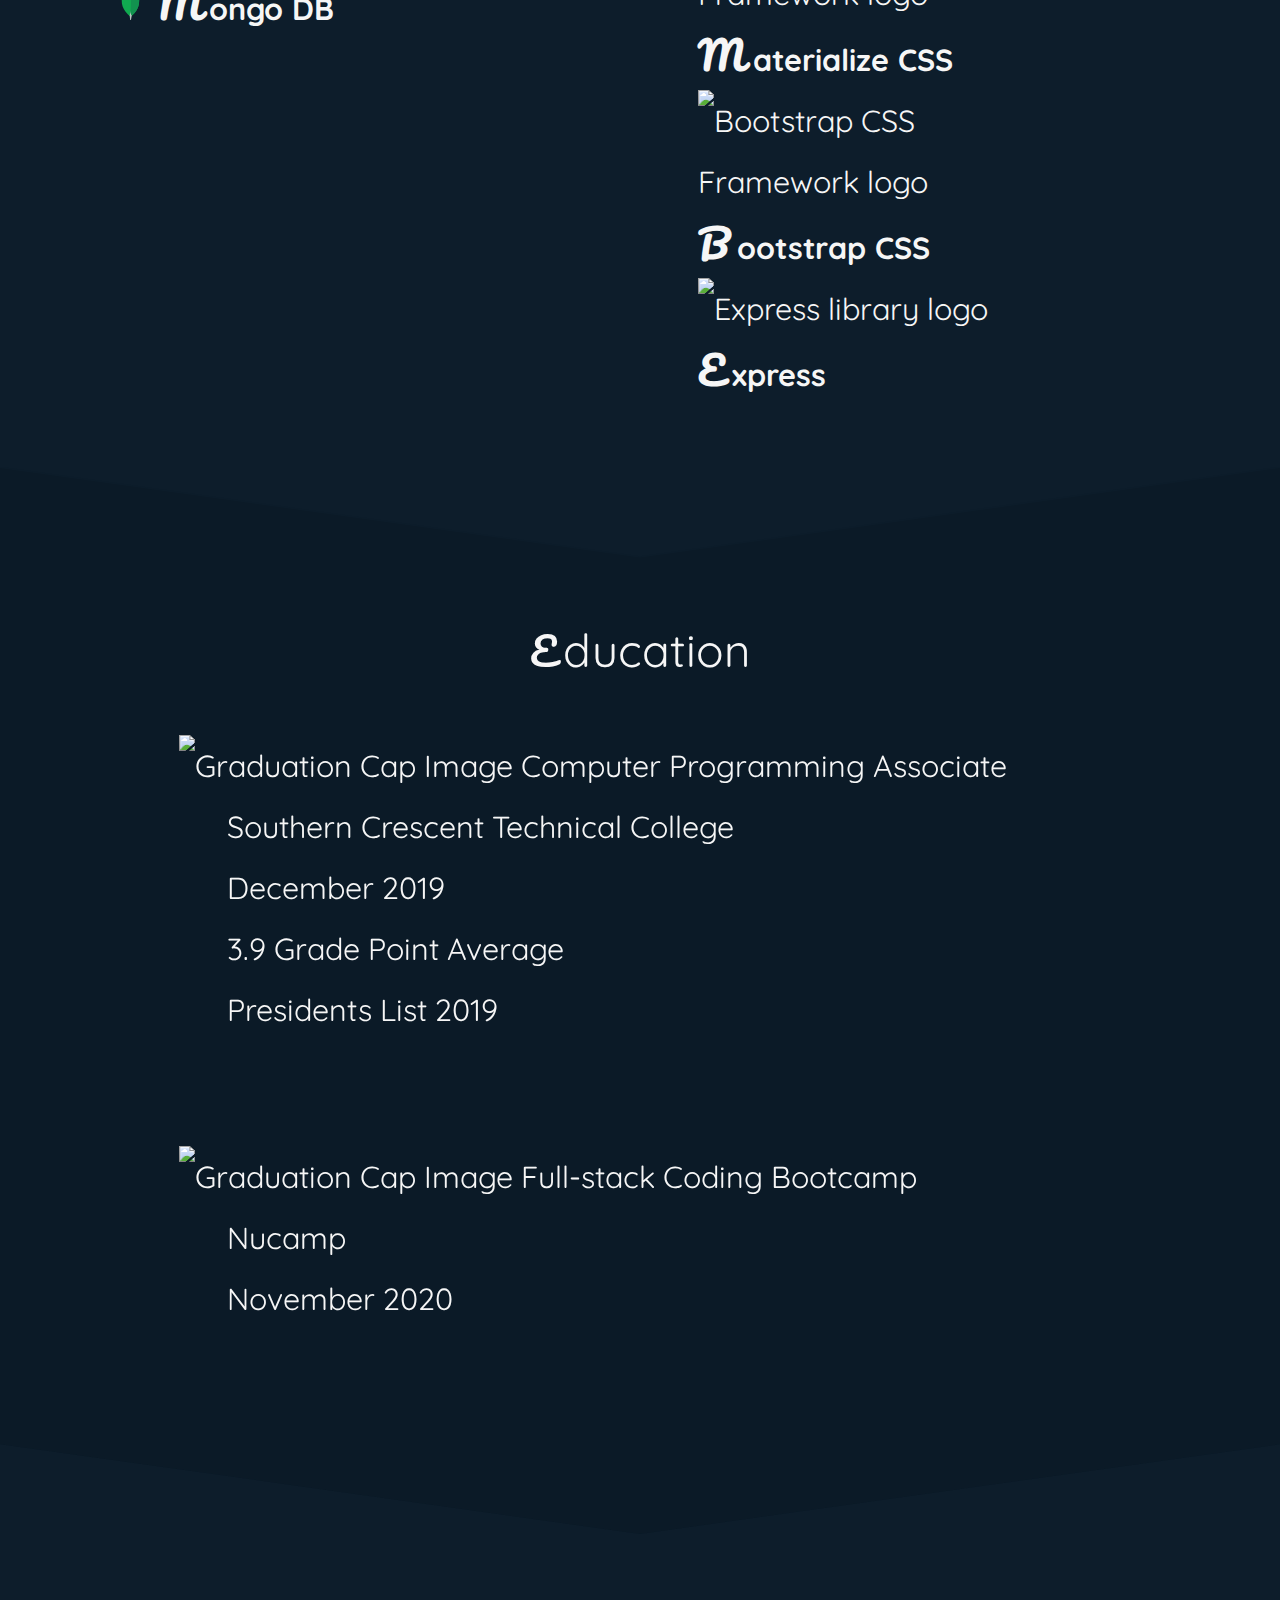
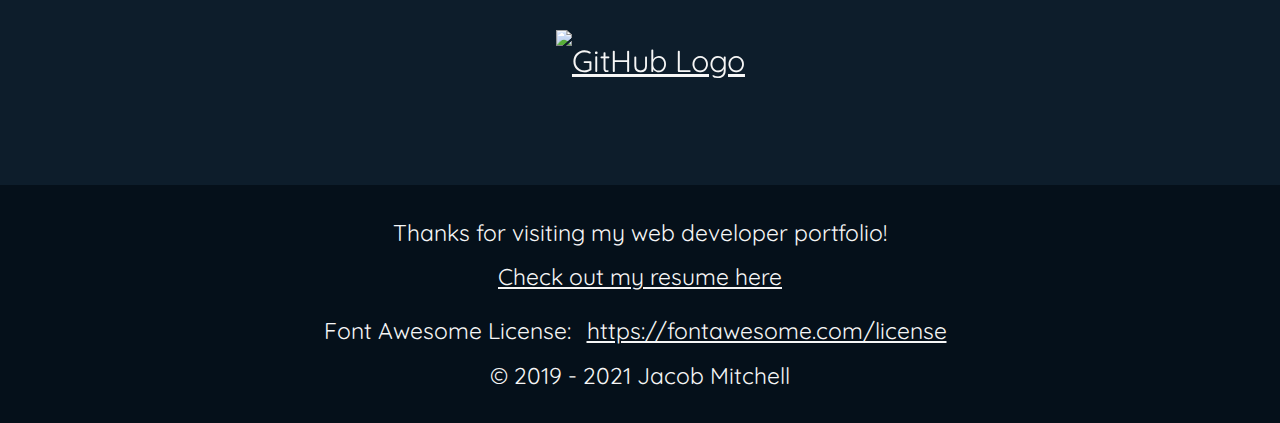
==== commit da6960b4: "Updated images for projects new designs" ====
--- a/index.html
+++ b/index.html
@@ -1,5 +1,6 @@
 ﻿<!DOCTYPE html>
 <html lang="en">
+
 <head>
 	<meta charset="utf-8">
 	<meta name="viewport" content="width=device-width, initial-scale=1.0">
@@ -13,8 +14,8 @@
 	<link rel="manifest" href="/manifest.json">
 	<link rel="stylesheet" type="text/css" href="css/styles.css">
 	<!-- Google Fonts-->
-	<link   href="https://fonts.googleapis.com/css?family=Quicksand&display=swap" rel="stylesheet noopener">
-	<link  href="https://fonts.googleapis.com/css?family=Pacifico&display=swap" rel="stylesheet noopener">
+	<link href="https://fonts.googleapis.com/css?family=Quicksand&display=swap" rel="stylesheet noopener">
+	<link href="https://fonts.googleapis.com/css?family=Pacifico&display=swap" rel="stylesheet noopener">
 	<!-- SEO-->
 	<!--json-ld -->
 	<link rel="canonical" href="https://jacobportfolio.com" />
@@ -54,12 +55,14 @@
 	}
 	</script>
 	<!--end of json-ld -->
-	<meta property="og:title" content="Jacob's Portfolio" >
-	<meta property="og:url" content="https://jacobportfolio.com/" >
-	<meta property="og:image" content="https://jacobportfolio.com/images/primaryImageOfPage.png" >
-	<meta name="description" content="I first began programming robots while in high school. Since then, I have grown into a professional web developer focused on exploiting the power of JavaScript languages and frameworks. What problems can I solve for you?" />
+	<meta property="og:title" content="Jacob's Portfolio">
+	<meta property="og:url" content="https://jacobportfolio.com/">
+	<meta property="og:image" content="https://jacobportfolio.com/images/primaryImageOfPage.png">
+	<meta name="description"
+		content="I first began programming robots while in high school. Since then, I have grown into a professional web developer focused on exploiting the power of JavaScript languages and frameworks. What problems can I solve for you?" />
 	<title>Jacob's Portfolio</title>
 </head>
+
 <body>
 	<header>
 		<div class="canvasContainer">
@@ -67,92 +70,70 @@
 			<div class="heroImg"></div>
 		</div>
 		<div class="heroContent">
-			<svg  viewBox="0 100 210 297 " preserveAspectRatio="none">
-				<g
-				id="heroText">
-				<path
-					d="m 35.838637,139.30996 q 0.243417,0 0.34925,0.10583 0.116417,0.10584 0.116417,0.27517 0,0.27517 -0.169334,0.48683 -0.15875,0.21167 -0.508,0.22225 -0.836083,0.0106 -1.502833,-0.127 -0.740833,1.57692 -1.788583,2.62467 -1.037167,1.03717 -2.053167,1.03717 -0.931333,0 -1.397,-0.98425 -0.465666,-0.99484 -0.529166,-2.65642 -0.635,1.8415 -1.439334,2.74108 -0.79375,0.89959 -1.693333,0.89959 -1.016,0 -1.534583,-1.25942 -0.518584,-1.27 -0.518584,-3.40783 0,-1.55575 0.275167,-3.41842 0.07408,-0.52917 0.264583,-0.73025 0.201084,-0.21167 0.624417,-0.21167 0.3175,0 0.486833,0.13759 0.179917,0.13758 0.179917,0.508 0,0.0741 -0.02117,0.28575 -0.3175,2.16958 -0.3175,3.69358 0,1.41817 0.243417,2.19075 0.243417,0.77258 0.656167,0.77258 0.370416,0 0.889,-0.77258 0.529166,-0.78317 1.04775,-2.30717 0.518583,-1.53458 0.878416,-3.65125 0.08467,-0.48683 0.306917,-0.66675 0.232833,-0.1905 0.624417,-0.1905 0.328083,0 0.47625,0.14817 0.15875,0.13758 0.15875,0.42333 0,0.16934 -0.02117,0.26459 -0.296333,1.72508 -0.296333,3.45016 0,1.17475 0.07408,1.87325 0.08467,0.6985 0.306917,1.06892 0.232833,0.35983 0.66675,0.35983 0.508,0 1.132416,-0.762 0.624417,-0.77258 1.143,-1.91558 -0.645583,-0.40217 -0.973667,-1.03717 -0.328083,-0.64558 -0.328083,-1.48166 0,-0.83609 0.254,-1.40759 0.264583,-0.58208 0.709083,-0.86783 0.455084,-0.28575 1.005417,-0.28575 0.677333,0 1.068917,0.48683 0.402166,0.48684 0.402166,1.3335 0,1.19592 -0.518583,2.65642 0.53975,0.0952 1.27,0.0952 z m -3.122083,-2.08492 q 0,1.03717 0.66675,1.53459 0.41275,-1.18534 0.41275,-1.95792 0,-0.4445 -0.116417,-0.64558 -0.116417,-0.21167 -0.3175,-0.21167 -0.28575,0 -0.465667,0.33867 -0.179916,0.32808 -0.179916,0.94191 z"
-					/>
-				<path
-					d="m 40.823882,141.52188 q 0.137583,0 0.211666,0.127 0.08467,0.127 0.08467,0.34925 0,0.42333 -0.201083,0.65616 -0.391584,0.47625 -1.11125,0.87842 -0.709083,0.40217 -1.524,0.40217 -1.11125,0 -1.725083,-0.60325 -0.613834,-0.60325 -0.613834,-1.651 0,-0.73025 0.306917,-1.35467 0.306917,-0.635 0.846667,-1.00542 0.550333,-0.37041 1.23825,-0.37041 0.613833,0 0.98425,0.37041 0.370416,0.35984 0.370416,0.98425 0,0.73025 -0.529166,1.25942 -0.518584,0.51858 -1.767417,0.8255 0.264583,0.48683 1.005417,0.48683 0.47625,0 1.0795,-0.32808 0.613833,-0.33867 1.058333,-0.87842 0.127,-0.14816 0.28575,-0.14816 z m -2.667,-1.53459 q -0.391583,0 -0.66675,0.45509 -0.264583,0.45508 -0.264583,1.10066 v 0.0212 q 0.624416,-0.14817 0.98425,-0.4445 0.359833,-0.29633 0.359833,-0.68792 0,-0.20108 -0.116417,-0.3175 -0.105833,-0.127 -0.296333,-0.127 z"
-					/>
-				<path
-					d="m 43.182147,143.93488 q -1.058333,0 -1.545166,-0.81492 -0.47625,-0.81492 -0.47625,-2.36008 0,-1.36525 0.338666,-2.96334 0.338667,-1.60866 0.98425,-2.7305 0.656167,-1.13241 1.55575,-1.13241 0.486834,0 0.783167,0.42333 0.296333,0.41275 0.296333,1.0795 0,0.86783 -0.328083,1.72508 -0.328083,0.85725 -1.090083,1.79917 0.518583,0.0423 0.899583,0.34925 0.391583,0.30692 0.592667,0.79375 0.211666,0.48683 0.211666,1.05833 0,0.79375 -0.3175,1.42875 -0.306916,0.635 -0.814916,0.99484 -0.508,0.34925 -1.090084,0.34925 z m -0.624416,-4.2545 q 0.6985,-1.28059 1.11125,-2.25425 0.423333,-0.98425 0.423333,-1.74625 0,-0.33867 -0.08467,-0.51859 -0.07408,-0.17991 -0.211666,-0.17991 -0.211667,0 -0.465667,0.635 -0.243417,0.62441 -0.455083,1.70391 -0.211667,1.0795 -0.3175,2.36009 z m 0.66675,3.1115 q 0.359833,0 0.60325,-0.39159 0.254,-0.39158 0.254,-1.143 0,-0.58208 -0.211667,-0.87841 -0.211667,-0.29634 -0.508,-0.29634 -0.370417,0 -0.624417,0.381 -0.254,0.381 -0.254,1.11125 0,0.635 0.211667,0.93134 0.211667,0.28575 0.529167,0.28575 z"
-					/>
-				<path
-					d="m 47.593908,141.27846 q -0.254,0.0212 -0.41275,-0.14817 -0.148167,-0.16933 -0.148167,-0.47625 0,-0.28575 0.137583,-0.42333 0.148167,-0.13758 0.423334,-0.15875 l 2.169583,-0.21167 q 0.264583,-0.0212 0.402167,0.13759 0.148166,0.14816 0.148166,0.4445 0,0.5715 -0.550333,0.62441 z"
-					/>
-				<path
-					d="m 60.702361,137.10863 q 0,0.89958 -0.635,1.55575 -0.635,0.64558 -1.852084,0.93133 0.656167,0.17992 0.994834,0.59267 0.338666,0.40216 0.338666,0.93133 0,0.83608 -0.529166,1.44992 -0.518584,0.61383 -1.524,0.9525 -1.005417,0.32808 -2.423583,0.32808 -0.529167,0 -0.846667,-0.0318 -0.01058,0.29633 -0.254,0.4445 -0.243417,0.14817 -0.624417,0.14817 -0.381,0 -0.529166,-0.16934 -0.137584,-0.16933 -0.116417,-0.49741 0.09525,-1.48167 0.370417,-3.10092 0.275166,-1.62983 0.6985,-3.14325 0.07408,-0.26458 0.296333,-0.37042 0.22225,-0.10583 0.582083,-0.10583 0.645584,0 0.645584,0.35983 0,0.14817 -0.0635,0.33867 -0.275167,0.8255 -0.550334,2.24367 -0.275166,1.40758 -0.391583,2.68816 0.508,0.0423 0.8255,0.0423 1.481666,0 2.169583,-0.42334 0.6985,-0.43391 0.6985,-1.10066 0,-0.46567 -0.402167,-0.78317 -0.391583,-0.3175 -1.322916,-0.34925 -0.211667,-0.0106 -0.296333,-0.10583 -0.08467,-0.0952 -0.08467,-0.30692 0,-0.30692 0.127,-0.49742 0.127,-0.1905 0.465666,-0.20108 0.751417,-0.0212 1.354667,-0.22225 0.613833,-0.20108 0.963083,-0.56092 0.34925,-0.37041 0.34925,-0.85725 0,-0.61383 -0.60325,-0.96308 -0.60325,-0.35983 -1.852083,-0.35983 -1.132416,0 -2.19075,0.29633 -1.058333,0.28575 -1.799166,0.73025 -0.338667,0.20108 -0.5715,0.20108 -0.1905,0 -0.296334,-0.127 -0.09525,-0.13758 -0.09525,-0.33866 0,-0.26459 0.105834,-0.45509 0.116416,-0.1905 0.53975,-0.43391 0.889,-0.508 2.084916,-0.79375 1.195917,-0.28575 2.44475,-0.28575 1.915583,0 2.8575,0.64558 0.941917,0.64558 0.941917,1.70392 z"
-		
-					/>
-				<path
-					d="m 62.48416,143.93488 q -0.656166,0 -1.04775,-0.47625 -0.391583,-0.47625 -0.391583,-1.24884 0,-0.84666 0.391583,-1.59808 0.391584,-0.762 1.037167,-1.21708 0.656166,-0.46567 1.386416,-0.46567 0.232834,0 0.306917,0.0953 0.08467,0.0847 0.137583,0.3175 0.22225,-0.0423 0.465667,-0.0423 0.518583,0 0.518583,0.37041 0,0.22225 -0.15875,1.05834 -0.243416,1.21708 -0.243416,1.69333 0,0.15875 0.07408,0.254 0.08467,0.0953 0.211667,0.0953 0.201083,0 0.486833,-0.254 0.28575,-0.26458 0.772583,-0.84667 0.127,-0.14816 0.28575,-0.14816 0.137584,0 0.211667,0.127 0.08467,0.127 0.08467,0.34925 0,0.42333 -0.201084,0.65616 -0.433916,0.53975 -0.92075,0.91017 -0.486833,0.37042 -0.941916,0.37042 -0.34925,0 -0.645584,-0.23284 -0.28575,-0.24341 -0.433916,-0.65616 -0.550334,0.889 -1.386417,0.889 z m 0.381,-1.06892 q 0.232833,0 0.4445,-0.27517 0.211667,-0.27516 0.306917,-0.73025 l 0.391583,-1.94733 q -0.4445,0.0106 -0.8255,0.33867 -0.370417,0.3175 -0.592666,0.84666 -0.22225,0.52917 -0.22225,1.12184 0,0.32808 0.127,0.48683 0.137583,0.15875 0.370416,0.15875 z"
-					/>
-				<path
-					d="m 68.960665,144.16771 q -0.550333,0 -0.846666,-0.254 -0.28575,-0.254 -0.28575,-0.5715 0,-0.27517 0.201083,-0.47625 0.201083,-0.20108 0.592667,-0.20108 0.137583,0 0.3175,0.0317 0.1905,0.0212 0.28575,0.0317 -0.01058,-0.27517 -0.127,-0.51859 -0.105834,-0.24341 -0.275167,-0.46566 -0.169333,-0.23284 -0.3175,-0.40217 -0.328083,0.62442 -0.656167,1.03717 -0.3175,0.41275 -0.6985,0.78316 -0.1905,0.1905 -0.402166,0.1905 -0.169334,0 -0.275167,-0.11641 -0.105833,-0.127 -0.105833,-0.30692 0,-0.21167 0.148166,-0.39158 l 0.137584,-0.16934 q 0.582083,-0.71966 0.878416,-1.18533 0.179917,-0.30692 0.423334,-0.81492 0.243416,-0.51858 0.47625,-1.06891 0.201083,-0.46567 0.836083,-0.46567 0.296333,0 0.41275,0.0529 0.116417,0.0529 0.116417,0.16933 0,0.0635 -0.04233,0.20108 -0.04233,0.13759 -0.116416,0.27517 -0.1905,0.381 -0.1905,0.64558 0,0.15875 0.105833,0.34925 0.116417,0.1905 0.34925,0.47625 0.338667,0.4445 0.508,0.762 0.179917,0.30692 0.179917,0.67734 0,0.10583 -0.02117,0.29633 0.518583,-0.20108 1.217083,-1.06892 0.127,-0.14816 0.28575,-0.14816 0.137584,0 0.211667,0.127 0.08467,0.127 0.08467,0.34925 0,0.40216 -0.201084,0.65616 -0.529166,0.65617 -1.016,0.89959 -0.47625,0.23283 -1.185333,0.254 -0.423333,0.35983 -1.005417,0.35983 z"
-					/>
-				<path
-					d="m 77.067335,141.52188 q 0.137583,0 0.211666,0.127 0.08467,0.127 0.08467,0.34925 0,0.42333 -0.201083,0.65616 -0.391584,0.47625 -1.11125,0.87842 -0.709084,0.40217 -1.524,0.40217 -1.11125,0 -1.725084,-0.60325 -0.613833,-0.60325 -0.613833,-1.651 0,-0.73025 0.306917,-1.35467 0.306916,-0.635 0.846666,-1.00542 0.550334,-0.37041 1.23825,-0.37041 0.613834,0 0.98425,0.37041 0.370417,0.35984 0.370417,0.98425 0,0.73025 -0.529167,1.25942 -0.518583,0.51858 -1.767416,0.8255 0.264583,0.48683 1.005416,0.48683 0.47625,0 1.0795,-0.32808 0.613834,-0.33867 1.058334,-0.87842 0.127,-0.14816 0.28575,-0.14816 z m -2.667,-1.53459 q -0.391584,0 -0.66675,0.45509 -0.264584,0.45508 -0.264584,1.10066 v 0.0212 q 0.624417,-0.14817 0.98425,-0.4445 0.359834,-0.29633 0.359834,-0.68792 0,-0.20108 -0.116417,-0.3175 -0.105833,-0.127 -0.296333,-0.127 z"
-					/>
-				<path
-					d="m 81.120423,141.52188 q 0.116417,0.86783 0.338667,1.7145 0.04233,0.13758 0.04233,0.28575 0,0.47625 -0.582083,0.47625 -0.328084,0 -0.508,-0.17992 -0.169334,-0.17992 -0.3175,-0.67733 l -0.01058,-0.0423 q -0.402166,0.49742 -0.73025,0.66675 -0.3175,0.16934 -0.740833,0.16934 -0.645583,0 -1.068917,-0.47625 -0.41275,-0.48684 -0.41275,-1.25942 0,-0.84667 0.359834,-1.56633 0.359833,-0.71967 0.98425,-1.17475 0.624416,-0.46567 1.397,-0.56092 0.201083,-2.00025 0.762,-3.48192 0.5715,-1.48166 1.513416,-1.48166 0.455084,0 0.751417,0.41275 0.306917,0.41275 0.306917,1.24883 0,1.16417 -0.5715,2.71992 -0.5715,1.55575 -1.513417,3.20675 z m 0.910167,-6.55109 q -0.306917,0 -0.582084,1.56634 -0.264583,1.56633 -0.359833,3.40783 1.17475,-2.54 1.17475,-4.1275 0,-0.40217 -0.07408,-0.62442 -0.0635,-0.22225 -0.15875,-0.22225 z m -3.048,7.89517 q 0.211666,0 0.402166,-0.15875 0.201084,-0.15875 0.508,-0.61383 -0.105833,-0.77259 -0.105833,-1.59809 0,-0.32808 0.01058,-0.508 -0.582083,0.16934 -0.963083,0.77259 -0.381,0.60325 -0.381,1.3335 0,0.77258 0.529167,0.77258 z"
-					/>
-				<path
-					d="m 95.146644,137.57429 q 0,0.89959 -0.465666,1.651 -0.465667,0.75142 -1.354667,1.22767 -0.889,0.47625 -2.116667,0.56092 l -0.455083,2.55058 q -0.264583,1.47108 -1.439333,1.47108 -0.645584,0 -1.195917,-0.381 -0.53975,-0.381 -0.867833,-1.16416 -0.328084,-0.78317 -0.328084,-1.92617 0,-2.14842 0.687917,-3.64067 0.6985,-1.50283 1.862667,-2.24366 1.17475,-0.75142 2.582333,-0.75142 0.994833,0 1.68275,0.34925 0.6985,0.34925 1.04775,0.9525 0.359833,0.59267 0.359833,1.34408 z m -3.7465,2.3495 q 2.169584,-0.27516 2.169584,-2.25425 0,-0.6985 -0.465667,-1.13241 -0.455083,-0.4445 -1.418167,-0.4445 -1.090083,0 -1.905,0.68791 -0.804333,0.68792 -1.248833,1.91559 -0.433917,1.21708 -0.433917,2.78341 0,0.65617 0.127,1.16417 0.137584,0.508 0.338667,0.79375 0.211667,0.27517 0.402167,0.27517 0.264583,0 0.402166,-0.73025 l 0.34925,-2.00025 q -0.41275,-0.0635 -0.359833,-0.0529 -0.3175,-0.0529 -0.41275,-0.1905 -0.09525,-0.14817 -0.09525,-0.37042 0,-0.23283 0.127,-0.37041 0.137583,-0.13759 0.370417,-0.13759 0.105833,0 0.15875,0.0106 0.254,0.0423 0.391583,0.0529 0.137583,-0.8255 0.391583,-2.21191 0.0635,-0.35984 0.28575,-0.508 0.232834,-0.15875 0.53975,-0.15875 0.34925,0 0.497417,0.13758 0.15875,0.127 0.15875,0.41275 0,0.16933 -0.02117,0.27517 z"
-					/>
-				<path
-					d="m 96.39961,143.93488 q -0.402166,0 -0.5715,-0.42334 -0.15875,-0.42333 -0.15875,-1.35466 0,-1.37584 0.391584,-2.61409 0.09525,-0.30691 0.306916,-0.4445 0.22225,-0.14816 0.613834,-0.14816 0.211666,0 0.296333,0.0529 0.08467,0.0529 0.08467,0.20109 0,0.16933 -0.15875,0.762 -0.105834,0.42333 -0.169334,0.74083 -0.0635,0.3175 -0.105833,0.78317 0.34925,-0.91017 0.783167,-1.48167 0.433916,-0.5715 0.846666,-0.81492 0.423334,-0.24341 0.772584,-0.24341 0.687913,0 0.687913,0.68791 0,0.13759 -0.09525,0.66675 -0.08467,0.42334 -0.08467,0.52917 0,0.37042 0.26459,0.37042 0.29633,0 0.762,-0.46567 0.13758,-0.13758 0.28575,-0.13758 0.13758,0 0.21166,0.127 0.0847,0.11641 0.0847,0.3175 0,0.39158 -0.21167,0.61383 -0.29633,0.30692 -0.6985,0.52917 -0.39158,0.21166 -0.836084,0.21166 -0.560916,0 -0.85725,-0.28575 -0.28575,-0.28575 -0.28575,-0.77258 0,-0.15875 0.03175,-0.3175 0.02117,-0.21167 0.02117,-0.28575 0,-0.16933 -0.116417,-0.16933 -0.15875,0 -0.423333,0.35983 -0.254,0.34925 -0.508,0.93133 -0.254,0.58209 -0.41275,1.22767 -0.116417,0.49742 -0.275167,0.67733 -0.148166,0.16934 -0.47625,0.16934 z"
-					/>
-				<path
-					d="m 106.69008,140.63288 q 0.13759,0 0.21167,0.13758 0.0741,0.13758 0.0741,0.34925 0,0.508 -0.30691,0.60325 -0.635,0.22225 -1.397,0.254 -0.20109,0.889 -0.79375,1.42875 -0.59267,0.52917 -1.34409,0.52917 -0.635,0 -1.09008,-0.30692 -0.4445,-0.30692 -0.67733,-0.81492 -0.23284,-0.508 -0.23284,-1.10066 0,-0.80434 0.30692,-1.42875 0.30692,-0.635 0.84667,-0.98425 0.53975,-0.35984 1.19591,-0.35984 0.80434,0 1.29117,0.56092 0.49742,0.55033 0.58208,1.36525 0.49742,-0.0318 1.18534,-0.21167 0.0847,-0.0212 0.14816,-0.0212 z m -3.47133,2.18016 q 0.33867,0 0.58208,-0.27516 0.254,-0.27517 0.33867,-0.79375 -0.32808,-0.22225 -0.508,-0.58209 -0.16933,-0.35983 -0.16933,-0.762 0,-0.16933 0.0318,-0.33866 h -0.0529 q -0.42333,0 -0.70908,0.41275 -0.27517,0.40216 -0.27517,1.143 0,0.58208 0.22225,0.889 0.23283,0.30691 0.53975,0.30691 z"
-					/>
-				<path
-					d="m 112.52597,140.63288 q 0.13758,0 0.21166,0.13758 0.0741,0.13758 0.0741,0.34925 0,0.26458 -0.0741,0.41275 -0.0741,0.13758 -0.23283,0.1905 -0.635,0.22225 -1.397,0.254 -0.21167,0.87842 -0.80433,1.41817 -0.58209,0.53975 -1.29117,0.53975 -1.06892,0 -1.55575,-0.81492 -0.48683,-0.81492 -0.48683,-2.36008 0,-1.36525 0.33866,-2.96334 0.33867,-1.60866 0.98425,-2.7305 0.65617,-1.13241 1.55575,-1.13241 0.48684,0 0.78317,0.42333 0.29633,0.41275 0.29633,1.0795 0,0.86783 -0.32808,1.72508 -0.32808,0.85725 -1.09008,1.79917 0.70908,0.0529 1.15358,0.59267 0.4445,0.52916 0.52917,1.31233 0.49741,-0.0318 1.18533,-0.21167 0.0635,-0.0212 0.14817,-0.0212 z m -2.921,-5.6515 q -0.21167,0 -0.46567,0.635 -0.24342,0.62441 -0.45508,1.70391 -0.21167,1.0795 -0.3175,2.36009 0.6985,-1.28059 1.11125,-2.25425 0.42333,-0.98425 0.42333,-1.74625 0,-0.33867 -0.0847,-0.51859 -0.0741,-0.17991 -0.21166,-0.17991 z m -0.55034,7.83166 q 0.32809,0 0.58209,-0.27516 0.254,-0.27517 0.33866,-0.79375 -0.32808,-0.22225 -0.508,-0.58209 -0.16933,-0.35983 -0.16933,-0.762 0,-0.14816 0.0423,-0.40216 h -0.0318 q -0.43391,0 -0.73025,0.43391 -0.28575,0.42334 -0.28575,1.143 0,0.60325 0.22225,0.92075 0.23284,0.3175 0.53975,0.3175 z"
-					/>
-				<path
-					d="m 116.73714,141.52188 q 0.13758,0 0.21167,0.127 0.0847,0.127 0.0847,0.34925 0,0.42333 -0.20108,0.65616 -0.45508,0.56092 -0.99483,0.92075 -0.52917,0.35984 -1.2065,0.35984 -0.93134,0 -1.38642,-0.84667 -0.4445,-0.84667 -0.4445,-2.19075 0,-1.29117 0.32808,-2.94217 0.33867,-1.651 0.98425,-2.83633 0.65617,-1.18533 1.55575,-1.18533 0.508,0 0.79375,0.47625 0.29634,0.46566 0.29634,1.34408 0,1.25942 -0.6985,2.921 -0.6985,1.66158 -1.89442,3.29142 0.0741,0.43391 0.24342,0.62441 0.16933,0.17992 0.4445,0.17992 0.43391,0 0.762,-0.24342 0.32808,-0.254 0.83608,-0.85725 0.127,-0.14816 0.28575,-0.14816 z m -1.30175,-6.5405 q -0.24342,0 -0.55033,0.87841 -0.30692,0.87842 -0.53975,2.18017 -0.23284,1.30175 -0.254,2.49767 0.75141,-1.23825 1.19591,-2.4765 0.4445,-1.24884 0.4445,-2.27542 0,-0.80433 -0.29633,-0.80433 z"
-					/>
-				<path
-					d="m 121.72636,141.52188 q 0.13758,0 0.21166,0.127 0.0847,0.127 0.0847,0.34925 0,0.42333 -0.20108,0.65616 -0.39159,0.47625 -1.11125,0.87842 -0.70909,0.40217 -1.524,0.40217 -1.11125,0 -1.72509,-0.60325 -0.61383,-0.60325 -0.61383,-1.651 0,-0.73025 0.30692,-1.35467 0.30691,-0.635 0.84666,-1.00542 0.55034,-0.37041 1.23825,-0.37041 0.61384,0 0.98425,0.37041 0.37042,0.35984 0.37042,0.98425 0,0.73025 -0.52917,1.25942 -0.51858,0.51858 -1.76741,0.8255 0.26458,0.48683 1.00541,0.48683 0.47625,0 1.0795,-0.32808 0.61384,-0.33867 1.05834,-0.87842 0.127,-0.14816 0.28575,-0.14816 z m -2.667,-1.53459 q -0.39159,0 -0.66675,0.45509 -0.26459,0.45508 -0.26459,1.10066 v 0.0212 q 0.62442,-0.14817 0.98425,-0.4445 0.35984,-0.29633 0.35984,-0.68792 0,-0.20108 -0.11642,-0.3175 -0.10583,-0.127 -0.29633,-0.127 z"
-					/>
-				<path
-					d="m 122.74054,143.93488 q -0.40217,0 -0.5715,-0.42334 -0.15875,-0.42333 -0.15875,-1.35466 0,-1.37584 0.39158,-2.61409 0.0952,-0.30691 0.30692,-0.4445 0.22225,-0.14816 0.61383,-0.14816 0.21167,0 0.29634,0.0529 0.0847,0.0529 0.0847,0.20109 0,0.16933 -0.15875,0.762 -0.10583,0.42333 -0.16933,0.74083 -0.0635,0.30692 -0.10583,0.77258 0.28575,-0.8255 0.67733,-1.397 0.40217,-0.5715 0.81492,-0.84666 0.42333,-0.28575 0.79375,-0.28575 0.37041,0 0.51858,0.16933 0.15875,0.16933 0.15875,0.51858 0,0.33867 -0.20108,1.22767 -0.0847,0.381 -0.11642,0.5715 0.34925,-0.889 0.77258,-1.44992 0.43392,-0.56091 0.84667,-0.79375 0.41275,-0.24341 0.762,-0.24341 0.33867,0 0.508,0.17991 0.17992,0.16934 0.17992,0.508 0,0.27517 -0.11642,1.03717 -0.10583,0.64558 -0.16933,1.22767 -0.0635,0.5715 -0.0635,1.28058 0,0.40217 -0.16934,0.58208 -0.15875,0.16934 -0.52916,0.16934 -0.34925,0 -0.508,-0.17992 -0.15875,-0.17992 -0.15875,-0.53975 0,-0.42333 0.14816,-1.397 0.127,-0.84667 0.127,-1.0795 0,-0.16933 -0.11641,-0.16933 -0.13759,0 -0.39159,0.35983 -0.254,0.34925 -0.508,0.93133 -0.254,0.58209 -0.41275,1.22767 -0.11641,0.508 -0.27516,0.67733 -0.14817,0.16934 -0.48684,0.16934 -0.34925,0 -0.52916,-0.32809 -0.16934,-0.33866 -0.16934,-0.81491 0,-0.40217 0.10584,-1.16417 0.0847,-0.67733 0.0847,-0.889 0,-0.16933 -0.11641,-0.16933 -0.15875,0 -0.40217,0.381 -0.24342,0.381 -0.47625,0.97366 -0.22225,0.59267 -0.35983,1.16417 -0.11642,0.49742 -0.27517,0.67733 -0.14817,0.16934 -0.47625,0.16934 z"
-					/>
-				<path
-					d="m 137.16082,143.96663 q -1.40758,0 -2.25425,-0.52917 -0.84667,-0.53975 -0.84667,-1.64042 0,-0.58208 0.20109,-0.889 0.20108,-0.30691 0.59266,-0.30691 0.28575,0 0.46567,0.14816 0.17992,0.14817 0.17992,0.381 0,0.21167 -0.0317,0.37042 0,0.0423 -0.0212,0.14817 -0.0106,0.10583 -0.0106,0.22225 0,0.47625 0.47625,0.70908 0.48683,0.23283 1.35466,0.23283 0.89959,0 1.40759,-0.3175 0.508,-0.32808 0.508,-0.91016 0,-0.35984 -0.23284,-0.61384 -0.23283,-0.26458 -0.58208,-0.43391 -0.34925,-0.17992 -0.98425,-0.43392 -0.81492,-0.3175 -1.3335,-0.60325 -0.508,-0.28575 -0.87842,-0.77258 -0.35983,-0.49742 -0.35983,-1.22767 0,-0.762 0.40217,-1.35467 0.41275,-0.59266 1.17475,-0.92075 0.77258,-0.32808 1.80975,-0.32808 0.77258,0 1.41816,0.23283 0.64559,0.22225 1.02659,0.68792 0.39158,0.46567 0.39158,1.143 0,0.66675 -0.20108,1.00542 -0.20109,0.33866 -0.59267,0.33866 -0.27517,0 -0.46567,-0.16933 -0.17991,-0.16933 -0.17991,-0.40217 0,-0.20108 0.0318,-0.37041 0.0317,-0.3175 0.0317,-0.40217 0,-0.4445 -0.43392,-0.67733 -0.43392,-0.23284 -1.0795,-0.23284 -0.91017,0 -1.397,0.33867 -0.47625,0.32808 -0.47625,0.93133 0,0.40217 0.24342,0.68792 0.254,0.28575 0.62441,0.47625 0.37042,0.1905 1.03717,0.45508 0.80433,0.32809 1.29117,0.59267 0.48683,0.26458 0.8255,0.71967 0.34925,0.45508 0.34925,1.12183 0,1.24883 -0.9525,1.92617 -0.94192,0.66675 -2.52942,0.66675 z"
-					/>
-				<path
-					d="m 147.77177,140.63288 q 0.13758,0 0.21167,0.13758 0.0741,0.13758 0.0741,0.34925 0,0.508 -0.30692,0.60325 -0.635,0.22225 -1.397,0.254 -0.20108,0.889 -0.79375,1.42875 -0.59266,0.52917 -1.34408,0.52917 -0.635,0 -1.09008,-0.30692 -0.4445,-0.30692 -0.67734,-0.81492 -0.23283,-0.508 -0.23283,-1.10066 0,-0.80434 0.30692,-1.42875 0.30691,-0.635 0.84666,-0.98425 0.53975,-0.35984 1.19592,-0.35984 0.80433,0 1.29117,0.56092 0.49741,0.55033 0.58208,1.36525 0.49742,-0.0318 1.18533,-0.21167 0.0847,-0.0212 0.14817,-0.0212 z m -3.47133,2.18016 q 0.33866,0 0.58208,-0.27516 0.254,-0.27517 0.33867,-0.79375 -0.32809,-0.22225 -0.508,-0.58209 -0.16934,-0.35983 -0.16934,-0.762 0,-0.16933 0.0318,-0.33866 h -0.0529 q -0.42334,0 -0.70909,0.41275 -0.27516,0.40216 -0.27516,1.143 0,0.58208 0.22225,0.889 0.23283,0.30691 0.53975,0.30691 z"
-					/>
-				<path
-					d="m 151.9884,141.52188 q 0.13759,0 0.21167,0.127 0.0847,0.127 0.0847,0.34925 0,0.42333 -0.20109,0.65616 -0.45508,0.56092 -0.99483,0.92075 -0.52917,0.35984 -1.2065,0.35984 -0.93133,0 -1.38642,-0.84667 -0.4445,-0.84667 -0.4445,-2.19075 0,-1.29117 0.32809,-2.94217 0.33866,-1.651 0.98425,-2.83633 0.65616,-1.18533 1.55575,-1.18533 0.508,0 0.79375,0.47625 0.29633,0.46566 0.29633,1.34408 0,1.25942 -0.6985,2.921 -0.6985,1.66158 -1.89442,3.29142 0.0741,0.43391 0.24342,0.62441 0.16933,0.17992 0.4445,0.17992 0.43392,0 0.762,-0.24342 0.32808,-0.254 0.83608,-0.85725 0.127,-0.14816 0.28575,-0.14816 z m -1.30175,-6.5405 q -0.24341,0 -0.55033,0.87841 -0.30692,0.87842 -0.53975,2.18017 -0.23283,1.30175 -0.254,2.49767 0.75142,-1.23825 1.19592,-2.4765 0.4445,-1.24884 0.4445,-2.27542 0,-0.80433 -0.29634,-0.80433 z"
-					/>
-				<path
-					d="m 157.4962,140.66463 q 0.0318,-0.0106 0.10584,-0.0106 0.15875,0 0.24341,0.10584 0.0847,0.10583 0.0847,0.28575 0,0.32808 -0.127,0.51858 -0.127,0.17992 -0.381,0.26458 -0.48683,0.15875 -1.03717,0.15875 -0.46566,0 -0.87841,-0.127 -0.30692,0.49742 -0.67734,1.02659 -0.42333,0.60325 -0.73025,0.8255 -0.30691,0.22225 -0.6985,0.22225 -0.43391,0 -0.68791,-0.33867 -0.24342,-0.33867 -0.30692,-1.06892 -0.127,-1.48166 -0.127,-2.59291 v -0.37042 q 0.0106,-0.34925 0.1905,-0.48683 0.17992,-0.13759 0.53975,-0.13759 0.27517,0 0.40217,0.127 0.13758,0.11642 0.13758,0.40217 0,1.21708 0.14817,3.16442 0.635,-0.94192 0.9525,-1.50284 -0.15875,-0.30691 -0.15875,-0.73025 0,-0.35983 0.15875,-0.6985 0.15875,-0.33866 0.43391,-0.55033 0.27517,-0.21167 0.62442,-0.21167 0.30692,0 0.49742,0.22225 0.1905,0.21167 0.1905,0.62442 0,0.47625 -0.254,1.09008 0.40216,-0.0212 1.06891,-0.15875 z"
-					/>
-				<path
-					d="m 159.22625,138.25163 q -0.4445,0 -0.66675,-0.20109 -0.22225,-0.21166 -0.22225,-0.58208 0,-0.37042 0.28575,-0.61383 0.29633,-0.254 0.73025,-0.254 0.39158,0 0.635,0.1905 0.24342,0.1905 0.24342,0.53975 0,0.42333 -0.27517,0.67733 -0.27517,0.24342 -0.73025,0.24342 z m -0.0847,5.68325 q -0.68791,0 -1.00541,-0.48684 -0.30692,-0.48683 -0.30692,-1.29116 0,-0.47625 0.11642,-1.21709 0.127,-0.75141 0.3175,-1.397 0.0952,-0.33866 0.254,-0.46566 0.15875,-0.127 0.508,-0.127 0.53975,0 0.53975,0.35983 0,0.26458 -0.20109,1.22767 -0.254,1.16416 -0.254,1.57691 0,0.3175 0.0847,0.48684 0.0847,0.16933 0.28575,0.16933 0.1905,0 0.47625,-0.26458 0.28575,-0.26459 0.762,-0.83609 0.127,-0.14816 0.28575,-0.14816 0.13758,0 0.21167,0.127 0.0847,0.127 0.0847,0.34925 0,0.42333 -0.20108,0.65616 -1.04775,1.28059 -1.95792,1.28059 z"
-					/>
-				<path
-					d="m 162.02388,143.93488 q -0.40217,0 -0.5715,-0.42334 -0.15875,-0.42333 -0.15875,-1.35466 0,-1.37584 0.39158,-2.61409 0.0952,-0.30691 0.30692,-0.4445 0.22225,-0.14816 0.61383,-0.14816 0.21167,0 0.29634,0.0529 0.0847,0.0529 0.0847,0.20109 0,0.16933 -0.15875,0.762 -0.10583,0.42333 -0.16933,0.74083 -0.0635,0.3175 -0.10583,0.78317 0.34925,-0.91017 0.78316,-1.48167 0.43392,-0.5715 0.84667,-0.81492 0.42333,-0.24341 0.77258,-0.24341 0.68792,0 0.68792,0.68791 0,0.41275 -0.23283,1.49225 -0.20109,0.92075 -0.20109,1.21709 0,0.42333 0.30692,0.42333 0.21167,0 0.49742,-0.254 0.29633,-0.26458 0.78316,-0.84667 0.127,-0.14816 0.28575,-0.14816 0.13759,0 0.21167,0.127 0.0847,0.127 0.0847,0.34925 0,0.42333 -0.20109,0.65616 -0.45508,0.56092 -0.98425,0.92075 -0.51858,0.35984 -1.18533,0.35984 -0.53975,0 -0.81492,-0.30692 -0.27516,-0.3175 -0.27516,-0.91017 0,-0.29633 0.14816,-1.05833 0.13759,-0.66675 0.13759,-0.92075 0,-0.16933 -0.11642,-0.16933 -0.13758,0 -0.39158,0.35983 -0.24342,0.34925 -0.508,0.93133 -0.254,0.58209 -0.41275,1.22767 -0.11642,0.49742 -0.27517,0.67733 -0.14817,0.16934 -0.47625,0.16934 z"
-					/>
-				<path
-					d="m 170.93869,139.29938 q 0.26458,0 0.37041,0.0847 0.11642,0.0741 0.11642,0.30692 0,0.127 -0.0106,0.20108 -0.0423,0.32809 -0.26459,1.69334 -0.15875,0.92075 -0.20108,1.21708 -0.40217,2.7305 -1.09008,4.30742 -0.67734,1.5875 -1.82034,1.5875 -0.53975,0 -0.87841,-0.33867 -0.33867,-0.32808 -0.33867,-0.86783 0,-0.75142 0.59267,-1.61925 0.59266,-0.85725 2.2225,-2.11667 l 0.0635,-0.41275 q -0.17992,0.28575 -0.47625,0.4445 -0.28575,0.14817 -0.5715,0.14817 -0.65617,0 -1.04775,-0.47625 -0.39159,-0.47625 -0.39159,-1.24884 0,-0.84666 0.39159,-1.59808 0.39158,-0.762 1.03716,-1.21708 0.65617,-0.46567 1.38642,-0.46567 0.23283,0 0.30692,0.0953 0.0847,0.0847 0.13758,0.3175 0.20108,-0.0423 0.46567,-0.0423 z m -1.905,3.56658 q 0.24341,0 0.46566,-0.29633 0.22225,-0.29634 0.3175,-0.84667 l 0.33867,-1.80975 q -0.43392,0.0106 -0.80433,0.33867 -0.37042,0.3175 -0.59267,0.84666 -0.22225,0.52917 -0.22225,1.12184 0,0.32808 0.127,0.48683 0.13758,0.15875 0.37042,0.15875 z m -0.87842,4.80483 q 0.26458,0 0.59267,-0.635 0.33866,-0.635 0.64558,-2.02141 -0.81492,0.6985 -1.17475,1.25941 -0.35983,0.56092 -0.35983,0.98425 0,0.17992 0.0635,0.29634 0.0741,0.11641 0.23283,0.11641 z"
-					/>
+			<svg viewBox="0 100 210 297 " preserveAspectRatio="none">
+				<g id="heroText">
+					<path
+						d="m 35.838637,139.30996 q 0.243417,0 0.34925,0.10583 0.116417,0.10584 0.116417,0.27517 0,0.27517 -0.169334,0.48683 -0.15875,0.21167 -0.508,0.22225 -0.836083,0.0106 -1.502833,-0.127 -0.740833,1.57692 -1.788583,2.62467 -1.037167,1.03717 -2.053167,1.03717 -0.931333,0 -1.397,-0.98425 -0.465666,-0.99484 -0.529166,-2.65642 -0.635,1.8415 -1.439334,2.74108 -0.79375,0.89959 -1.693333,0.89959 -1.016,0 -1.534583,-1.25942 -0.518584,-1.27 -0.518584,-3.40783 0,-1.55575 0.275167,-3.41842 0.07408,-0.52917 0.264583,-0.73025 0.201084,-0.21167 0.624417,-0.21167 0.3175,0 0.486833,0.13759 0.179917,0.13758 0.179917,0.508 0,0.0741 -0.02117,0.28575 -0.3175,2.16958 -0.3175,3.69358 0,1.41817 0.243417,2.19075 0.243417,0.77258 0.656167,0.77258 0.370416,0 0.889,-0.77258 0.529166,-0.78317 1.04775,-2.30717 0.518583,-1.53458 0.878416,-3.65125 0.08467,-0.48683 0.306917,-0.66675 0.232833,-0.1905 0.624417,-0.1905 0.328083,0 0.47625,0.14817 0.15875,0.13758 0.15875,0.42333 0,0.16934 -0.02117,0.26459 -0.296333,1.72508 -0.296333,3.45016 0,1.17475 0.07408,1.87325 0.08467,0.6985 0.306917,1.06892 0.232833,0.35983 0.66675,0.35983 0.508,0 1.132416,-0.762 0.624417,-0.77258 1.143,-1.91558 -0.645583,-0.40217 -0.973667,-1.03717 -0.328083,-0.64558 -0.328083,-1.48166 0,-0.83609 0.254,-1.40759 0.264583,-0.58208 0.709083,-0.86783 0.455084,-0.28575 1.005417,-0.28575 0.677333,0 1.068917,0.48683 0.402166,0.48684 0.402166,1.3335 0,1.19592 -0.518583,2.65642 0.53975,0.0952 1.27,0.0952 z m -3.122083,-2.08492 q 0,1.03717 0.66675,1.53459 0.41275,-1.18534 0.41275,-1.95792 0,-0.4445 -0.116417,-0.64558 -0.116417,-0.21167 -0.3175,-0.21167 -0.28575,0 -0.465667,0.33867 -0.179916,0.32808 -0.179916,0.94191 z" />
+					<path
+						d="m 40.823882,141.52188 q 0.137583,0 0.211666,0.127 0.08467,0.127 0.08467,0.34925 0,0.42333 -0.201083,0.65616 -0.391584,0.47625 -1.11125,0.87842 -0.709083,0.40217 -1.524,0.40217 -1.11125,0 -1.725083,-0.60325 -0.613834,-0.60325 -0.613834,-1.651 0,-0.73025 0.306917,-1.35467 0.306917,-0.635 0.846667,-1.00542 0.550333,-0.37041 1.23825,-0.37041 0.613833,0 0.98425,0.37041 0.370416,0.35984 0.370416,0.98425 0,0.73025 -0.529166,1.25942 -0.518584,0.51858 -1.767417,0.8255 0.264583,0.48683 1.005417,0.48683 0.47625,0 1.0795,-0.32808 0.613833,-0.33867 1.058333,-0.87842 0.127,-0.14816 0.28575,-0.14816 z m -2.667,-1.53459 q -0.391583,0 -0.66675,0.45509 -0.264583,0.45508 -0.264583,1.10066 v 0.0212 q 0.624416,-0.14817 0.98425,-0.4445 0.359833,-0.29633 0.359833,-0.68792 0,-0.20108 -0.116417,-0.3175 -0.105833,-0.127 -0.296333,-0.127 z" />
+					<path
+						d="m 43.182147,143.93488 q -1.058333,0 -1.545166,-0.81492 -0.47625,-0.81492 -0.47625,-2.36008 0,-1.36525 0.338666,-2.96334 0.338667,-1.60866 0.98425,-2.7305 0.656167,-1.13241 1.55575,-1.13241 0.486834,0 0.783167,0.42333 0.296333,0.41275 0.296333,1.0795 0,0.86783 -0.328083,1.72508 -0.328083,0.85725 -1.090083,1.79917 0.518583,0.0423 0.899583,0.34925 0.391583,0.30692 0.592667,0.79375 0.211666,0.48683 0.211666,1.05833 0,0.79375 -0.3175,1.42875 -0.306916,0.635 -0.814916,0.99484 -0.508,0.34925 -1.090084,0.34925 z m -0.624416,-4.2545 q 0.6985,-1.28059 1.11125,-2.25425 0.423333,-0.98425 0.423333,-1.74625 0,-0.33867 -0.08467,-0.51859 -0.07408,-0.17991 -0.211666,-0.17991 -0.211667,0 -0.465667,0.635 -0.243417,0.62441 -0.455083,1.70391 -0.211667,1.0795 -0.3175,2.36009 z m 0.66675,3.1115 q 0.359833,0 0.60325,-0.39159 0.254,-0.39158 0.254,-1.143 0,-0.58208 -0.211667,-0.87841 -0.211667,-0.29634 -0.508,-0.29634 -0.370417,0 -0.624417,0.381 -0.254,0.381 -0.254,1.11125 0,0.635 0.211667,0.93134 0.211667,0.28575 0.529167,0.28575 z" />
+					<path
+						d="m 47.593908,141.27846 q -0.254,0.0212 -0.41275,-0.14817 -0.148167,-0.16933 -0.148167,-0.47625 0,-0.28575 0.137583,-0.42333 0.148167,-0.13758 0.423334,-0.15875 l 2.169583,-0.21167 q 0.264583,-0.0212 0.402167,0.13759 0.148166,0.14816 0.148166,0.4445 0,0.5715 -0.550333,0.62441 z" />
+					<path
+						d="m 60.702361,137.10863 q 0,0.89958 -0.635,1.55575 -0.635,0.64558 -1.852084,0.93133 0.656167,0.17992 0.994834,0.59267 0.338666,0.40216 0.338666,0.93133 0,0.83608 -0.529166,1.44992 -0.518584,0.61383 -1.524,0.9525 -1.005417,0.32808 -2.423583,0.32808 -0.529167,0 -0.846667,-0.0318 -0.01058,0.29633 -0.254,0.4445 -0.243417,0.14817 -0.624417,0.14817 -0.381,0 -0.529166,-0.16934 -0.137584,-0.16933 -0.116417,-0.49741 0.09525,-1.48167 0.370417,-3.10092 0.275166,-1.62983 0.6985,-3.14325 0.07408,-0.26458 0.296333,-0.37042 0.22225,-0.10583 0.582083,-0.10583 0.645584,0 0.645584,0.35983 0,0.14817 -0.0635,0.33867 -0.275167,0.8255 -0.550334,2.24367 -0.275166,1.40758 -0.391583,2.68816 0.508,0.0423 0.8255,0.0423 1.481666,0 2.169583,-0.42334 0.6985,-0.43391 0.6985,-1.10066 0,-0.46567 -0.402167,-0.78317 -0.391583,-0.3175 -1.322916,-0.34925 -0.211667,-0.0106 -0.296333,-0.10583 -0.08467,-0.0952 -0.08467,-0.30692 0,-0.30692 0.127,-0.49742 0.127,-0.1905 0.465666,-0.20108 0.751417,-0.0212 1.354667,-0.22225 0.613833,-0.20108 0.963083,-0.56092 0.34925,-0.37041 0.34925,-0.85725 0,-0.61383 -0.60325,-0.96308 -0.60325,-0.35983 -1.852083,-0.35983 -1.132416,0 -2.19075,0.29633 -1.058333,0.28575 -1.799166,0.73025 -0.338667,0.20108 -0.5715,0.20108 -0.1905,0 -0.296334,-0.127 -0.09525,-0.13758 -0.09525,-0.33866 0,-0.26459 0.105834,-0.45509 0.116416,-0.1905 0.53975,-0.43391 0.889,-0.508 2.084916,-0.79375 1.195917,-0.28575 2.44475,-0.28575 1.915583,0 2.8575,0.64558 0.941917,0.64558 0.941917,1.70392 z" />
+					<path
+						d="m 62.48416,143.93488 q -0.656166,0 -1.04775,-0.47625 -0.391583,-0.47625 -0.391583,-1.24884 0,-0.84666 0.391583,-1.59808 0.391584,-0.762 1.037167,-1.21708 0.656166,-0.46567 1.386416,-0.46567 0.232834,0 0.306917,0.0953 0.08467,0.0847 0.137583,0.3175 0.22225,-0.0423 0.465667,-0.0423 0.518583,0 0.518583,0.37041 0,0.22225 -0.15875,1.05834 -0.243416,1.21708 -0.243416,1.69333 0,0.15875 0.07408,0.254 0.08467,0.0953 0.211667,0.0953 0.201083,0 0.486833,-0.254 0.28575,-0.26458 0.772583,-0.84667 0.127,-0.14816 0.28575,-0.14816 0.137584,0 0.211667,0.127 0.08467,0.127 0.08467,0.34925 0,0.42333 -0.201084,0.65616 -0.433916,0.53975 -0.92075,0.91017 -0.486833,0.37042 -0.941916,0.37042 -0.34925,0 -0.645584,-0.23284 -0.28575,-0.24341 -0.433916,-0.65616 -0.550334,0.889 -1.386417,0.889 z m 0.381,-1.06892 q 0.232833,0 0.4445,-0.27517 0.211667,-0.27516 0.306917,-0.73025 l 0.391583,-1.94733 q -0.4445,0.0106 -0.8255,0.33867 -0.370417,0.3175 -0.592666,0.84666 -0.22225,0.52917 -0.22225,1.12184 0,0.32808 0.127,0.48683 0.137583,0.15875 0.370416,0.15875 z" />
+					<path
+						d="m 68.960665,144.16771 q -0.550333,0 -0.846666,-0.254 -0.28575,-0.254 -0.28575,-0.5715 0,-0.27517 0.201083,-0.47625 0.201083,-0.20108 0.592667,-0.20108 0.137583,0 0.3175,0.0317 0.1905,0.0212 0.28575,0.0317 -0.01058,-0.27517 -0.127,-0.51859 -0.105834,-0.24341 -0.275167,-0.46566 -0.169333,-0.23284 -0.3175,-0.40217 -0.328083,0.62442 -0.656167,1.03717 -0.3175,0.41275 -0.6985,0.78316 -0.1905,0.1905 -0.402166,0.1905 -0.169334,0 -0.275167,-0.11641 -0.105833,-0.127 -0.105833,-0.30692 0,-0.21167 0.148166,-0.39158 l 0.137584,-0.16934 q 0.582083,-0.71966 0.878416,-1.18533 0.179917,-0.30692 0.423334,-0.81492 0.243416,-0.51858 0.47625,-1.06891 0.201083,-0.46567 0.836083,-0.46567 0.296333,0 0.41275,0.0529 0.116417,0.0529 0.116417,0.16933 0,0.0635 -0.04233,0.20108 -0.04233,0.13759 -0.116416,0.27517 -0.1905,0.381 -0.1905,0.64558 0,0.15875 0.105833,0.34925 0.116417,0.1905 0.34925,0.47625 0.338667,0.4445 0.508,0.762 0.179917,0.30692 0.179917,0.67734 0,0.10583 -0.02117,0.29633 0.518583,-0.20108 1.217083,-1.06892 0.127,-0.14816 0.28575,-0.14816 0.137584,0 0.211667,0.127 0.08467,0.127 0.08467,0.34925 0,0.40216 -0.201084,0.65616 -0.529166,0.65617 -1.016,0.89959 -0.47625,0.23283 -1.185333,0.254 -0.423333,0.35983 -1.005417,0.35983 z" />
+					<path
+						d="m 77.067335,141.52188 q 0.137583,0 0.211666,0.127 0.08467,0.127 0.08467,0.34925 0,0.42333 -0.201083,0.65616 -0.391584,0.47625 -1.11125,0.87842 -0.709084,0.40217 -1.524,0.40217 -1.11125,0 -1.725084,-0.60325 -0.613833,-0.60325 -0.613833,-1.651 0,-0.73025 0.306917,-1.35467 0.306916,-0.635 0.846666,-1.00542 0.550334,-0.37041 1.23825,-0.37041 0.613834,0 0.98425,0.37041 0.370417,0.35984 0.370417,0.98425 0,0.73025 -0.529167,1.25942 -0.518583,0.51858 -1.767416,0.8255 0.264583,0.48683 1.005416,0.48683 0.47625,0 1.0795,-0.32808 0.613834,-0.33867 1.058334,-0.87842 0.127,-0.14816 0.28575,-0.14816 z m -2.667,-1.53459 q -0.391584,0 -0.66675,0.45509 -0.264584,0.45508 -0.264584,1.10066 v 0.0212 q 0.624417,-0.14817 0.98425,-0.4445 0.359834,-0.29633 0.359834,-0.68792 0,-0.20108 -0.116417,-0.3175 -0.105833,-0.127 -0.296333,-0.127 z" />
+					<path
+						d="m 81.120423,141.52188 q 0.116417,0.86783 0.338667,1.7145 0.04233,0.13758 0.04233,0.28575 0,0.47625 -0.582083,0.47625 -0.328084,0 -0.508,-0.17992 -0.169334,-0.17992 -0.3175,-0.67733 l -0.01058,-0.0423 q -0.402166,0.49742 -0.73025,0.66675 -0.3175,0.16934 -0.740833,0.16934 -0.645583,0 -1.068917,-0.47625 -0.41275,-0.48684 -0.41275,-1.25942 0,-0.84667 0.359834,-1.56633 0.359833,-0.71967 0.98425,-1.17475 0.624416,-0.46567 1.397,-0.56092 0.201083,-2.00025 0.762,-3.48192 0.5715,-1.48166 1.513416,-1.48166 0.455084,0 0.751417,0.41275 0.306917,0.41275 0.306917,1.24883 0,1.16417 -0.5715,2.71992 -0.5715,1.55575 -1.513417,3.20675 z m 0.910167,-6.55109 q -0.306917,0 -0.582084,1.56634 -0.264583,1.56633 -0.359833,3.40783 1.17475,-2.54 1.17475,-4.1275 0,-0.40217 -0.07408,-0.62442 -0.0635,-0.22225 -0.15875,-0.22225 z m -3.048,7.89517 q 0.211666,0 0.402166,-0.15875 0.201084,-0.15875 0.508,-0.61383 -0.105833,-0.77259 -0.105833,-1.59809 0,-0.32808 0.01058,-0.508 -0.582083,0.16934 -0.963083,0.77259 -0.381,0.60325 -0.381,1.3335 0,0.77258 0.529167,0.77258 z" />
+					<path
+						d="m 95.146644,137.57429 q 0,0.89959 -0.465666,1.651 -0.465667,0.75142 -1.354667,1.22767 -0.889,0.47625 -2.116667,0.56092 l -0.455083,2.55058 q -0.264583,1.47108 -1.439333,1.47108 -0.645584,0 -1.195917,-0.381 -0.53975,-0.381 -0.867833,-1.16416 -0.328084,-0.78317 -0.328084,-1.92617 0,-2.14842 0.687917,-3.64067 0.6985,-1.50283 1.862667,-2.24366 1.17475,-0.75142 2.582333,-0.75142 0.994833,0 1.68275,0.34925 0.6985,0.34925 1.04775,0.9525 0.359833,0.59267 0.359833,1.34408 z m -3.7465,2.3495 q 2.169584,-0.27516 2.169584,-2.25425 0,-0.6985 -0.465667,-1.13241 -0.455083,-0.4445 -1.418167,-0.4445 -1.090083,0 -1.905,0.68791 -0.804333,0.68792 -1.248833,1.91559 -0.433917,1.21708 -0.433917,2.78341 0,0.65617 0.127,1.16417 0.137584,0.508 0.338667,0.79375 0.211667,0.27517 0.402167,0.27517 0.264583,0 0.402166,-0.73025 l 0.34925,-2.00025 q -0.41275,-0.0635 -0.359833,-0.0529 -0.3175,-0.0529 -0.41275,-0.1905 -0.09525,-0.14817 -0.09525,-0.37042 0,-0.23283 0.127,-0.37041 0.137583,-0.13759 0.370417,-0.13759 0.105833,0 0.15875,0.0106 0.254,0.0423 0.391583,0.0529 0.137583,-0.8255 0.391583,-2.21191 0.0635,-0.35984 0.28575,-0.508 0.232834,-0.15875 0.53975,-0.15875 0.34925,0 0.497417,0.13758 0.15875,0.127 0.15875,0.41275 0,0.16933 -0.02117,0.27517 z" />
+					<path
+						d="m 96.39961,143.93488 q -0.402166,0 -0.5715,-0.42334 -0.15875,-0.42333 -0.15875,-1.35466 0,-1.37584 0.391584,-2.61409 0.09525,-0.30691 0.306916,-0.4445 0.22225,-0.14816 0.613834,-0.14816 0.211666,0 0.296333,0.0529 0.08467,0.0529 0.08467,0.20109 0,0.16933 -0.15875,0.762 -0.105834,0.42333 -0.169334,0.74083 -0.0635,0.3175 -0.105833,0.78317 0.34925,-0.91017 0.783167,-1.48167 0.433916,-0.5715 0.846666,-0.81492 0.423334,-0.24341 0.772584,-0.24341 0.687913,0 0.687913,0.68791 0,0.13759 -0.09525,0.66675 -0.08467,0.42334 -0.08467,0.52917 0,0.37042 0.26459,0.37042 0.29633,0 0.762,-0.46567 0.13758,-0.13758 0.28575,-0.13758 0.13758,0 0.21166,0.127 0.0847,0.11641 0.0847,0.3175 0,0.39158 -0.21167,0.61383 -0.29633,0.30692 -0.6985,0.52917 -0.39158,0.21166 -0.836084,0.21166 -0.560916,0 -0.85725,-0.28575 -0.28575,-0.28575 -0.28575,-0.77258 0,-0.15875 0.03175,-0.3175 0.02117,-0.21167 0.02117,-0.28575 0,-0.16933 -0.116417,-0.16933 -0.15875,0 -0.423333,0.35983 -0.254,0.34925 -0.508,0.93133 -0.254,0.58209 -0.41275,1.22767 -0.116417,0.49742 -0.275167,0.67733 -0.148166,0.16934 -0.47625,0.16934 z" />
+					<path
+						d="m 106.69008,140.63288 q 0.13759,0 0.21167,0.13758 0.0741,0.13758 0.0741,0.34925 0,0.508 -0.30691,0.60325 -0.635,0.22225 -1.397,0.254 -0.20109,0.889 -0.79375,1.42875 -0.59267,0.52917 -1.34409,0.52917 -0.635,0 -1.09008,-0.30692 -0.4445,-0.30692 -0.67733,-0.81492 -0.23284,-0.508 -0.23284,-1.10066 0,-0.80434 0.30692,-1.42875 0.30692,-0.635 0.84667,-0.98425 0.53975,-0.35984 1.19591,-0.35984 0.80434,0 1.29117,0.56092 0.49742,0.55033 0.58208,1.36525 0.49742,-0.0318 1.18534,-0.21167 0.0847,-0.0212 0.14816,-0.0212 z m -3.47133,2.18016 q 0.33867,0 0.58208,-0.27516 0.254,-0.27517 0.33867,-0.79375 -0.32808,-0.22225 -0.508,-0.58209 -0.16933,-0.35983 -0.16933,-0.762 0,-0.16933 0.0318,-0.33866 h -0.0529 q -0.42333,0 -0.70908,0.41275 -0.27517,0.40216 -0.27517,1.143 0,0.58208 0.22225,0.889 0.23283,0.30691 0.53975,0.30691 z" />
+					<path
+						d="m 112.52597,140.63288 q 0.13758,0 0.21166,0.13758 0.0741,0.13758 0.0741,0.34925 0,0.26458 -0.0741,0.41275 -0.0741,0.13758 -0.23283,0.1905 -0.635,0.22225 -1.397,0.254 -0.21167,0.87842 -0.80433,1.41817 -0.58209,0.53975 -1.29117,0.53975 -1.06892,0 -1.55575,-0.81492 -0.48683,-0.81492 -0.48683,-2.36008 0,-1.36525 0.33866,-2.96334 0.33867,-1.60866 0.98425,-2.7305 0.65617,-1.13241 1.55575,-1.13241 0.48684,0 0.78317,0.42333 0.29633,0.41275 0.29633,1.0795 0,0.86783 -0.32808,1.72508 -0.32808,0.85725 -1.09008,1.79917 0.70908,0.0529 1.15358,0.59267 0.4445,0.52916 0.52917,1.31233 0.49741,-0.0318 1.18533,-0.21167 0.0635,-0.0212 0.14817,-0.0212 z m -2.921,-5.6515 q -0.21167,0 -0.46567,0.635 -0.24342,0.62441 -0.45508,1.70391 -0.21167,1.0795 -0.3175,2.36009 0.6985,-1.28059 1.11125,-2.25425 0.42333,-0.98425 0.42333,-1.74625 0,-0.33867 -0.0847,-0.51859 -0.0741,-0.17991 -0.21166,-0.17991 z m -0.55034,7.83166 q 0.32809,0 0.58209,-0.27516 0.254,-0.27517 0.33866,-0.79375 -0.32808,-0.22225 -0.508,-0.58209 -0.16933,-0.35983 -0.16933,-0.762 0,-0.14816 0.0423,-0.40216 h -0.0318 q -0.43391,0 -0.73025,0.43391 -0.28575,0.42334 -0.28575,1.143 0,0.60325 0.22225,0.92075 0.23284,0.3175 0.53975,0.3175 z" />
+					<path
+						d="m 116.73714,141.52188 q 0.13758,0 0.21167,0.127 0.0847,0.127 0.0847,0.34925 0,0.42333 -0.20108,0.65616 -0.45508,0.56092 -0.99483,0.92075 -0.52917,0.35984 -1.2065,0.35984 -0.93134,0 -1.38642,-0.84667 -0.4445,-0.84667 -0.4445,-2.19075 0,-1.29117 0.32808,-2.94217 0.33867,-1.651 0.98425,-2.83633 0.65617,-1.18533 1.55575,-1.18533 0.508,0 0.79375,0.47625 0.29634,0.46566 0.29634,1.34408 0,1.25942 -0.6985,2.921 -0.6985,1.66158 -1.89442,3.29142 0.0741,0.43391 0.24342,0.62441 0.16933,0.17992 0.4445,0.17992 0.43391,0 0.762,-0.24342 0.32808,-0.254 0.83608,-0.85725 0.127,-0.14816 0.28575,-0.14816 z m -1.30175,-6.5405 q -0.24342,0 -0.55033,0.87841 -0.30692,0.87842 -0.53975,2.18017 -0.23284,1.30175 -0.254,2.49767 0.75141,-1.23825 1.19591,-2.4765 0.4445,-1.24884 0.4445,-2.27542 0,-0.80433 -0.29633,-0.80433 z" />
+					<path
+						d="m 121.72636,141.52188 q 0.13758,0 0.21166,0.127 0.0847,0.127 0.0847,0.34925 0,0.42333 -0.20108,0.65616 -0.39159,0.47625 -1.11125,0.87842 -0.70909,0.40217 -1.524,0.40217 -1.11125,0 -1.72509,-0.60325 -0.61383,-0.60325 -0.61383,-1.651 0,-0.73025 0.30692,-1.35467 0.30691,-0.635 0.84666,-1.00542 0.55034,-0.37041 1.23825,-0.37041 0.61384,0 0.98425,0.37041 0.37042,0.35984 0.37042,0.98425 0,0.73025 -0.52917,1.25942 -0.51858,0.51858 -1.76741,0.8255 0.26458,0.48683 1.00541,0.48683 0.47625,0 1.0795,-0.32808 0.61384,-0.33867 1.05834,-0.87842 0.127,-0.14816 0.28575,-0.14816 z m -2.667,-1.53459 q -0.39159,0 -0.66675,0.45509 -0.26459,0.45508 -0.26459,1.10066 v 0.0212 q 0.62442,-0.14817 0.98425,-0.4445 0.35984,-0.29633 0.35984,-0.68792 0,-0.20108 -0.11642,-0.3175 -0.10583,-0.127 -0.29633,-0.127 z" />
+					<path
+						d="m 122.74054,143.93488 q -0.40217,0 -0.5715,-0.42334 -0.15875,-0.42333 -0.15875,-1.35466 0,-1.37584 0.39158,-2.61409 0.0952,-0.30691 0.30692,-0.4445 0.22225,-0.14816 0.61383,-0.14816 0.21167,0 0.29634,0.0529 0.0847,0.0529 0.0847,0.20109 0,0.16933 -0.15875,0.762 -0.10583,0.42333 -0.16933,0.74083 -0.0635,0.30692 -0.10583,0.77258 0.28575,-0.8255 0.67733,-1.397 0.40217,-0.5715 0.81492,-0.84666 0.42333,-0.28575 0.79375,-0.28575 0.37041,0 0.51858,0.16933 0.15875,0.16933 0.15875,0.51858 0,0.33867 -0.20108,1.22767 -0.0847,0.381 -0.11642,0.5715 0.34925,-0.889 0.77258,-1.44992 0.43392,-0.56091 0.84667,-0.79375 0.41275,-0.24341 0.762,-0.24341 0.33867,0 0.508,0.17991 0.17992,0.16934 0.17992,0.508 0,0.27517 -0.11642,1.03717 -0.10583,0.64558 -0.16933,1.22767 -0.0635,0.5715 -0.0635,1.28058 0,0.40217 -0.16934,0.58208 -0.15875,0.16934 -0.52916,0.16934 -0.34925,0 -0.508,-0.17992 -0.15875,-0.17992 -0.15875,-0.53975 0,-0.42333 0.14816,-1.397 0.127,-0.84667 0.127,-1.0795 0,-0.16933 -0.11641,-0.16933 -0.13759,0 -0.39159,0.35983 -0.254,0.34925 -0.508,0.93133 -0.254,0.58209 -0.41275,1.22767 -0.11641,0.508 -0.27516,0.67733 -0.14817,0.16934 -0.48684,0.16934 -0.34925,0 -0.52916,-0.32809 -0.16934,-0.33866 -0.16934,-0.81491 0,-0.40217 0.10584,-1.16417 0.0847,-0.67733 0.0847,-0.889 0,-0.16933 -0.11641,-0.16933 -0.15875,0 -0.40217,0.381 -0.24342,0.381 -0.47625,0.97366 -0.22225,0.59267 -0.35983,1.16417 -0.11642,0.49742 -0.27517,0.67733 -0.14817,0.16934 -0.47625,0.16934 z" />
+					<path
+						d="m 137.16082,143.96663 q -1.40758,0 -2.25425,-0.52917 -0.84667,-0.53975 -0.84667,-1.64042 0,-0.58208 0.20109,-0.889 0.20108,-0.30691 0.59266,-0.30691 0.28575,0 0.46567,0.14816 0.17992,0.14817 0.17992,0.381 0,0.21167 -0.0317,0.37042 0,0.0423 -0.0212,0.14817 -0.0106,0.10583 -0.0106,0.22225 0,0.47625 0.47625,0.70908 0.48683,0.23283 1.35466,0.23283 0.89959,0 1.40759,-0.3175 0.508,-0.32808 0.508,-0.91016 0,-0.35984 -0.23284,-0.61384 -0.23283,-0.26458 -0.58208,-0.43391 -0.34925,-0.17992 -0.98425,-0.43392 -0.81492,-0.3175 -1.3335,-0.60325 -0.508,-0.28575 -0.87842,-0.77258 -0.35983,-0.49742 -0.35983,-1.22767 0,-0.762 0.40217,-1.35467 0.41275,-0.59266 1.17475,-0.92075 0.77258,-0.32808 1.80975,-0.32808 0.77258,0 1.41816,0.23283 0.64559,0.22225 1.02659,0.68792 0.39158,0.46567 0.39158,1.143 0,0.66675 -0.20108,1.00542 -0.20109,0.33866 -0.59267,0.33866 -0.27517,0 -0.46567,-0.16933 -0.17991,-0.16933 -0.17991,-0.40217 0,-0.20108 0.0318,-0.37041 0.0317,-0.3175 0.0317,-0.40217 0,-0.4445 -0.43392,-0.67733 -0.43392,-0.23284 -1.0795,-0.23284 -0.91017,0 -1.397,0.33867 -0.47625,0.32808 -0.47625,0.93133 0,0.40217 0.24342,0.68792 0.254,0.28575 0.62441,0.47625 0.37042,0.1905 1.03717,0.45508 0.80433,0.32809 1.29117,0.59267 0.48683,0.26458 0.8255,0.71967 0.34925,0.45508 0.34925,1.12183 0,1.24883 -0.9525,1.92617 -0.94192,0.66675 -2.52942,0.66675 z" />
+					<path
+						d="m 147.77177,140.63288 q 0.13758,0 0.21167,0.13758 0.0741,0.13758 0.0741,0.34925 0,0.508 -0.30692,0.60325 -0.635,0.22225 -1.397,0.254 -0.20108,0.889 -0.79375,1.42875 -0.59266,0.52917 -1.34408,0.52917 -0.635,0 -1.09008,-0.30692 -0.4445,-0.30692 -0.67734,-0.81492 -0.23283,-0.508 -0.23283,-1.10066 0,-0.80434 0.30692,-1.42875 0.30691,-0.635 0.84666,-0.98425 0.53975,-0.35984 1.19592,-0.35984 0.80433,0 1.29117,0.56092 0.49741,0.55033 0.58208,1.36525 0.49742,-0.0318 1.18533,-0.21167 0.0847,-0.0212 0.14817,-0.0212 z m -3.47133,2.18016 q 0.33866,0 0.58208,-0.27516 0.254,-0.27517 0.33867,-0.79375 -0.32809,-0.22225 -0.508,-0.58209 -0.16934,-0.35983 -0.16934,-0.762 0,-0.16933 0.0318,-0.33866 h -0.0529 q -0.42334,0 -0.70909,0.41275 -0.27516,0.40216 -0.27516,1.143 0,0.58208 0.22225,0.889 0.23283,0.30691 0.53975,0.30691 z" />
+					<path
+						d="m 151.9884,141.52188 q 0.13759,0 0.21167,0.127 0.0847,0.127 0.0847,0.34925 0,0.42333 -0.20109,0.65616 -0.45508,0.56092 -0.99483,0.92075 -0.52917,0.35984 -1.2065,0.35984 -0.93133,0 -1.38642,-0.84667 -0.4445,-0.84667 -0.4445,-2.19075 0,-1.29117 0.32809,-2.94217 0.33866,-1.651 0.98425,-2.83633 0.65616,-1.18533 1.55575,-1.18533 0.508,0 0.79375,0.47625 0.29633,0.46566 0.29633,1.34408 0,1.25942 -0.6985,2.921 -0.6985,1.66158 -1.89442,3.29142 0.0741,0.43391 0.24342,0.62441 0.16933,0.17992 0.4445,0.17992 0.43392,0 0.762,-0.24342 0.32808,-0.254 0.83608,-0.85725 0.127,-0.14816 0.28575,-0.14816 z m -1.30175,-6.5405 q -0.24341,0 -0.55033,0.87841 -0.30692,0.87842 -0.53975,2.18017 -0.23283,1.30175 -0.254,2.49767 0.75142,-1.23825 1.19592,-2.4765 0.4445,-1.24884 0.4445,-2.27542 0,-0.80433 -0.29634,-0.80433 z" />
+					<path
+						d="m 157.4962,140.66463 q 0.0318,-0.0106 0.10584,-0.0106 0.15875,0 0.24341,0.10584 0.0847,0.10583 0.0847,0.28575 0,0.32808 -0.127,0.51858 -0.127,0.17992 -0.381,0.26458 -0.48683,0.15875 -1.03717,0.15875 -0.46566,0 -0.87841,-0.127 -0.30692,0.49742 -0.67734,1.02659 -0.42333,0.60325 -0.73025,0.8255 -0.30691,0.22225 -0.6985,0.22225 -0.43391,0 -0.68791,-0.33867 -0.24342,-0.33867 -0.30692,-1.06892 -0.127,-1.48166 -0.127,-2.59291 v -0.37042 q 0.0106,-0.34925 0.1905,-0.48683 0.17992,-0.13759 0.53975,-0.13759 0.27517,0 0.40217,0.127 0.13758,0.11642 0.13758,0.40217 0,1.21708 0.14817,3.16442 0.635,-0.94192 0.9525,-1.50284 -0.15875,-0.30691 -0.15875,-0.73025 0,-0.35983 0.15875,-0.6985 0.15875,-0.33866 0.43391,-0.55033 0.27517,-0.21167 0.62442,-0.21167 0.30692,0 0.49742,0.22225 0.1905,0.21167 0.1905,0.62442 0,0.47625 -0.254,1.09008 0.40216,-0.0212 1.06891,-0.15875 z" />
+					<path
+						d="m 159.22625,138.25163 q -0.4445,0 -0.66675,-0.20109 -0.22225,-0.21166 -0.22225,-0.58208 0,-0.37042 0.28575,-0.61383 0.29633,-0.254 0.73025,-0.254 0.39158,0 0.635,0.1905 0.24342,0.1905 0.24342,0.53975 0,0.42333 -0.27517,0.67733 -0.27517,0.24342 -0.73025,0.24342 z m -0.0847,5.68325 q -0.68791,0 -1.00541,-0.48684 -0.30692,-0.48683 -0.30692,-1.29116 0,-0.47625 0.11642,-1.21709 0.127,-0.75141 0.3175,-1.397 0.0952,-0.33866 0.254,-0.46566 0.15875,-0.127 0.508,-0.127 0.53975,0 0.53975,0.35983 0,0.26458 -0.20109,1.22767 -0.254,1.16416 -0.254,1.57691 0,0.3175 0.0847,0.48684 0.0847,0.16933 0.28575,0.16933 0.1905,0 0.47625,-0.26458 0.28575,-0.26459 0.762,-0.83609 0.127,-0.14816 0.28575,-0.14816 0.13758,0 0.21167,0.127 0.0847,0.127 0.0847,0.34925 0,0.42333 -0.20108,0.65616 -1.04775,1.28059 -1.95792,1.28059 z" />
+					<path
+						d="m 162.02388,143.93488 q -0.40217,0 -0.5715,-0.42334 -0.15875,-0.42333 -0.15875,-1.35466 0,-1.37584 0.39158,-2.61409 0.0952,-0.30691 0.30692,-0.4445 0.22225,-0.14816 0.61383,-0.14816 0.21167,0 0.29634,0.0529 0.0847,0.0529 0.0847,0.20109 0,0.16933 -0.15875,0.762 -0.10583,0.42333 -0.16933,0.74083 -0.0635,0.3175 -0.10583,0.78317 0.34925,-0.91017 0.78316,-1.48167 0.43392,-0.5715 0.84667,-0.81492 0.42333,-0.24341 0.77258,-0.24341 0.68792,0 0.68792,0.68791 0,0.41275 -0.23283,1.49225 -0.20109,0.92075 -0.20109,1.21709 0,0.42333 0.30692,0.42333 0.21167,0 0.49742,-0.254 0.29633,-0.26458 0.78316,-0.84667 0.127,-0.14816 0.28575,-0.14816 0.13759,0 0.21167,0.127 0.0847,0.127 0.0847,0.34925 0,0.42333 -0.20109,0.65616 -0.45508,0.56092 -0.98425,0.92075 -0.51858,0.35984 -1.18533,0.35984 -0.53975,0 -0.81492,-0.30692 -0.27516,-0.3175 -0.27516,-0.91017 0,-0.29633 0.14816,-1.05833 0.13759,-0.66675 0.13759,-0.92075 0,-0.16933 -0.11642,-0.16933 -0.13758,0 -0.39158,0.35983 -0.24342,0.34925 -0.508,0.93133 -0.254,0.58209 -0.41275,1.22767 -0.11642,0.49742 -0.27517,0.67733 -0.14817,0.16934 -0.47625,0.16934 z" />
+					<path
+						d="m 170.93869,139.29938 q 0.26458,0 0.37041,0.0847 0.11642,0.0741 0.11642,0.30692 0,0.127 -0.0106,0.20108 -0.0423,0.32809 -0.26459,1.69334 -0.15875,0.92075 -0.20108,1.21708 -0.40217,2.7305 -1.09008,4.30742 -0.67734,1.5875 -1.82034,1.5875 -0.53975,0 -0.87841,-0.33867 -0.33867,-0.32808 -0.33867,-0.86783 0,-0.75142 0.59267,-1.61925 0.59266,-0.85725 2.2225,-2.11667 l 0.0635,-0.41275 q -0.17992,0.28575 -0.47625,0.4445 -0.28575,0.14817 -0.5715,0.14817 -0.65617,0 -1.04775,-0.47625 -0.39159,-0.47625 -0.39159,-1.24884 0,-0.84666 0.39159,-1.59808 0.39158,-0.762 1.03716,-1.21708 0.65617,-0.46567 1.38642,-0.46567 0.23283,0 0.30692,0.0953 0.0847,0.0847 0.13758,0.3175 0.20108,-0.0423 0.46567,-0.0423 z m -1.905,3.56658 q 0.24341,0 0.46566,-0.29633 0.22225,-0.29634 0.3175,-0.84667 l 0.33867,-1.80975 q -0.43392,0.0106 -0.80433,0.33867 -0.37042,0.3175 -0.59267,0.84666 -0.22225,0.52917 -0.22225,1.12184 0,0.32808 0.127,0.48683 0.13758,0.15875 0.37042,0.15875 z m -0.87842,4.80483 q 0.26458,0 0.59267,-0.635 0.33866,-0.635 0.64558,-2.02141 -0.81492,0.6985 -1.17475,1.25941 -0.35983,0.56092 -0.35983,0.98425 0,0.17992 0.0635,0.29634 0.0741,0.11641 0.23283,0.11641 z" />
 				</g>
-			</svg>	
+			</svg>
 		</div>
 	</header>
 	<main>
 		<section class="sectionDark">
 			<div class="grid">
-				<div class="colContainer">	
-					<h2>Hello, I'm Jacob. Nice to meet you.</h2>		
+				<div class="colContainer">
+					<h2>Hello, I'm Jacob. Nice to meet you.</h2>
 					<p>
-						I first began programming robots while in high school. Since then, I have grown into a professional web developer focused on exploiting the power of JavaScript languages and frameworks. What problems can I solve for you?
+						I first began programming robots while in high school. Since then, I have grown into a
+						professional web developer focused on exploiting the power of JavaScript languages and
+						frameworks. What problems can I solve for you?
 					</p>
-					<Button class="showHover"><a target="_blank" href="JacobMitchellResume.pdf" aria-label="Jacob Mitchell's resume link">Resume</a></Button>
+					<Button class="showHover"><a target="_blank" href="JacobMitchellResume.pdf"
+							aria-label="Jacob Mitchell's resume link">Resume</a></Button>
 				</div>
 			</div>
 		</section>
@@ -164,23 +145,30 @@
 						<!-- Unanimity -->
 						<div class="portColFullWidth">
 							<a target="blank" href="https://unanimity.herokuapp.com/">
-								<h3 class="fadeIn">Unanimity</h3>									
+								<h3 class="fadeIn">Unanimity</h3>
 							</a>
 						</div>
 						<div class="portColLeft showHover">
 							<a target="blank" href="https://unanimity.herokuapp.com/">
-								<img class="slideIn left" lazy-src="images/unanimity.png" alt= " Unanimity messenger, Harmony through words">
-							</a>
-						</div>
-						<div class="portColRight">											
+								<img class="slideIn left" lazy-src="images/unanimity.webp"
+									alt=" Unanimity messenger, Harmony through words">
+							</a>
+						</div>
+						<div class="portColRight">
 							<p>
-								With so many people in disagreement, it’s time to bring them back together. Experience a warm and welcoming environment that allows you to effortlessly connect with people. All this is capable by utilizing <Strong>Heroku, Firebase, React.js, Redux, React Router, and SCSS</Strong>.	
+								With so many people in disagreement, it’s time to bring them back together. Experience a
+								warm and welcoming environment that allows you to effortlessly connect with people. All
+								this is capable by utilizing <Strong>Heroku, Firebase, React.js, Redux, React Router,
+									and SCSS</Strong>.
 							</p>
 							<a href="https://github.com/Blaine137/unanimityFIREBASE" target="_blank" rel="noreferrer">
-								<img lazy-src="images/fontawesome/github-square-brands.svg" alt="GitHub Logo" aria-label="Jacob Mitchell's GitHub Link" class="showHover github"> 
+								<img lazy-src="images/fontawesome/github-square-brands.svg" alt="GitHub Logo"
+									aria-label="Jacob Mitchell's GitHub Link" class="showHover github">
 							</a>
 							<a href="https://unanimity.herokuapp.com/" target="_blank" rel="noreferrer">
-								<img lazy-src="images/fontawesome/external-link-alt-solid.svg" alt="Unanimity website link" aria-label="Jacob Mitchell's GitHub Link" class="showHover externalLink"> 
+								<img lazy-src="images/fontawesome/external-link-alt-solid.svg"
+									alt="Unanimity website link" aria-label="Jacob Mitchell's GitHub Link"
+									class="showHover externalLink">
 							</a>
 						</div>
 						<!-- PTC BMX -->
@@ -189,22 +177,29 @@
 								<h3 class="fadeIn">PTC BMX Race Track</h3>
 							</a>
 						</div>
-						<div class="portColLeft showHover">						
+						<div class="portColLeft showHover">
 							<a target="_blank" rel="noopener" href="https://jacobportfolio.com/portfolio/ptc-bmx/">
-								<img class="slideIn left" lazy-src="images/ptc_bmx_website.jpg" alt="Picture of PTC BMX website">
-							</a>
-						</div>
-						<div class="portColRight">					
+								<img class="slideIn left" lazy-src="images/ptc_bmx_website.webp"
+									alt="Picture of PTC BMX website">
+							</a>
+						</div>
+						<div class="portColRight">
 							<p>
-								Their old site gave an <strong>unprofessional image</strong> to users. Using <strong>Materialize CSS Grid</strong> I created a mobile friendly website. To maintain consistent branding across the website I created reusable header, footer, and sponsor sections with <strong>PHP</strong>.    
-							</p>	
+								Their old site gave an <strong>unprofessional image</strong> to users. Using
+								<strong>Materialize CSS Grid</strong> I created a mobile friendly website. To maintain
+								consistent branding across the website I created reusable header, footer, and sponsor
+								sections with <strong>PHP</strong>.
+							</p>
 							<a href="https://github.com/transformerjnm/PTC-BMX" target="_blank" rel="noreferrer">
-								<img lazy-src="images/fontawesome/github-square-brands.svg" alt="GitHub Logo" aria-label="Jacob Mitchell's GitHub Link" class="showHover github"> 
+								<img lazy-src="images/fontawesome/github-square-brands.svg" alt="GitHub Logo"
+									aria-label="Jacob Mitchell's GitHub Link" class="showHover github">
 							</a>
 							<a href="https://jacobportfolio.com/portfolio/ptc-bmx/" target="_blank" rel="noreferrer">
-								<img lazy-src="images/fontawesome/external-link-alt-solid.svg" alt="PTC BMX Website link" aria-label="Jacob Mitchell's GitHub Link" class="showHover externalLink"> 
-							</a>
-						</div>					
+								<img lazy-src="images/fontawesome/external-link-alt-solid.svg"
+									alt="PTC BMX Website link" aria-label="Jacob Mitchell's GitHub Link"
+									class="showHover externalLink">
+							</a>
+						</div>
 						<!-- Georgia Gifts -->
 						<div class="portColFullWidth">
 							<a target="_blank" href="https://georgia-gifts.herokuapp.com/" rel="noreferrer">
@@ -213,89 +208,112 @@
 						</div>
 						<div class="portColLeft showHover">
 							<a target="_blank" href="https://georgia-gifts.herokuapp.com/" rel="noreferrer">
-								<img class="slideIn left" lazy-src="images/georgia_gifts_react.png" alt="Georgia Gifts is a small website that demonstrates react.js website development.">
-							</a>
-						</div>
-						<div class="portColRight">													
+								<img class="slideIn left" lazy-src="images/georgia-gifts.webp"
+									alt="Georgia Gifts is a small website that demonstrates react.js website development.">
+							</a>
+						</div>
+						<div class="portColRight">
 							<p>
-								What vacation is complete without souvenirs and gifts for the whole family? Find all your needs 
-								at Georgia Gifts website that is powered by <strong>React.js, React Router, ReactStrap, Node.js, Express, Passport.js, Stripe, and Mongo DB.</strong>
-							</p>						
-							<a href="https://github.com/transformerjnm/Gerogia-Gifts-MERN" target="_blank" rel="noreferrer">
-								<img lazy-src="images/fontawesome/github-square-brands.svg" alt="GitHub Logo" aria-label="Link to Georgia Gifts Project" class="showHover github"> 
+								What vacation is complete without souvenirs and gifts for the whole family? Find all
+								your needs
+								at Georgia Gifts website that is powered by <strong>React.js, React Router, ReactStrap,
+									Node.js, Express, Passport.js, Stripe, and Mongo DB.</strong>
+							</p>
+							<a href="https://github.com/transformerjnm/Gerogia-Gifts-MERN" target="_blank"
+								rel="noreferrer">
+								<img lazy-src="images/fontawesome/github-square-brands.svg" alt="GitHub Logo"
+									aria-label="Link to Georgia Gifts Project" class="showHover github">
 							</a>
 							<a href="https://georgia-gifts.herokuapp.com/" target="_blank" rel="noreferrer">
-								<img lazy-src="images/fontawesome/external-link-alt-solid.svg" alt="Georgia Gifts Website link" aria-label="Jacob Mitchell's GitHub Link" class="showHover externalLink"> 
-							</a>
-						</div><!-- Georgia Gifts -->				
+								<img lazy-src="images/fontawesome/external-link-alt-solid.svg"
+									alt="Georgia Gifts Website link" aria-label="Jacob Mitchell's GitHub Link"
+									class="showHover externalLink">
+							</a>
+						</div><!-- Georgia Gifts -->
 					</div><!-- grid -->
 				</div><!-- col container -->
 			</div><!-- grid portfolio -->
 		</section><!-- portfolio -->
 		<section id="skills" class="sectionDark grid">
-			<h2>Current Web Technologies</h2>			
+			<h2>Current Web Technologies</h2>
 			<div class="skillColLeft">
-				<img class="skillIconHeight" lazy-src="images/fontawesome/react-brands.svg" alt="React.js Logo" aria-label="React.js logo">
+				<img class="skillIconHeight" lazy-src="images/fontawesome/react-brands.svg" alt="React.js Logo"
+					aria-label="React.js logo">
 				<h4>React.js</h4>
 				<br>
 				<img class="skillIconHeight" lazy-src="images/redux.png" alt="Redux Logo" aria-label="redux logo">
 				<h4>Redux</h4>
 				<br>
-				<img class="skillIconHeight" lazy-src="images/fontawesome/js-square-brands.svg" alt="JavaScript logo" aria-label="JavaScript Logo">
+				<img class="skillIconHeight" lazy-src="images/fontawesome/js-square-brands.svg" alt="JavaScript logo"
+					aria-label="JavaScript Logo">
 				<h4>JavaScript( ES6, ES7, ES8 )</h4>
 				<br>
 				<img class="skillIconHeight" aria-label="MYSQL CRUD Logo" lazy-src="images/mysql.png" alt="MYSQL CRUD">
 				<h4>SQL</h4>
 				<br>
-				<svg class="svgSkillIconHeight" viewBox="0 0 13 26" style="width: 1rem; margin: 0; display: inline;" aria-label="Mongo database logo" >
-					<path d="M11.7 10.4C10.3 4.3 7.4 2.7 6.7 1.6 6.3 1.1 6.1 0.5 5.8 0 5.8 0.5 5.7 0.9 5.3 1.3 4.3 2.1 0.4 5.3 0 12.2-0.3 18.7 4.8 22.6 5.5 23 6 23.3 6.7 23 7 22.8 9.4 21.1 12.8 16.7 11.7 10.4" fill="#10AA50"></path>
-					<path d="M6 19.5C5.8 21.1 5.7 22 5.4 22.9 5.4 22.9 5.6 24.4 5.8 26L6.3 26C6.5 24.9 6.7 23.8 6.9 22.7 6.2 22.3 6 20.9 6 19.5Z" fill="#B8C4C2"></path>
-					<path d="M7 22.8L7 22.8C6.3 22.4 6.1 20.9 6.1 19.6 6.3 17.3 6.3 15 6.3 12.6 6.2 11.4 6.3 1.5 6 0 6.2 0.5 6.4 1 6.7 1.4 7.4 2.6 10.3 4.2 11.7 10.3 12.8 16.6 9.5 21.1 7 22.8Z" fill="#12924F"></path>
+				<svg class="svgSkillIconHeight" viewBox="0 0 13 26" style="width: 1rem; margin: 0; display: inline;"
+					aria-label="Mongo database logo">
+					<path
+						d="M11.7 10.4C10.3 4.3 7.4 2.7 6.7 1.6 6.3 1.1 6.1 0.5 5.8 0 5.8 0.5 5.7 0.9 5.3 1.3 4.3 2.1 0.4 5.3 0 12.2-0.3 18.7 4.8 22.6 5.5 23 6 23.3 6.7 23 7 22.8 9.4 21.1 12.8 16.7 11.7 10.4"
+						fill="#10AA50"></path>
+					<path
+						d="M6 19.5C5.8 21.1 5.7 22 5.4 22.9 5.4 22.9 5.6 24.4 5.8 26L6.3 26C6.5 24.9 6.7 23.8 6.9 22.7 6.2 22.3 6 20.9 6 19.5Z"
+						fill="#B8C4C2"></path>
+					<path
+						d="M7 22.8L7 22.8C6.3 22.4 6.1 20.9 6.1 19.6 6.3 17.3 6.3 15 6.3 12.6 6.2 11.4 6.3 1.5 6 0 6.2 0.5 6.4 1 6.7 1.4 7.4 2.6 10.3 4.2 11.7 10.3 12.8 16.6 9.5 21.1 7 22.8Z"
+						fill="#12924F"></path>
 				</svg>
 				<h4>Mongo DB</h4>
 				<br>
 			</div>
 			<div class="skillColRight">
-				<img class="skillIconHeight" aria-label="HTML Brand Logo" lazy-src="images/fontawesome/html5-brands.svg" alt="HTML Brand Logo">
+				<img class="skillIconHeight" aria-label="HTML Brand Logo" lazy-src="images/fontawesome/html5-brands.svg"
+					alt="HTML Brand Logo">
 				<h4>HTML5</h4>
 				<br>
-				<img class="skillIconHeight" lazy-src="images/fontawesome/css3-alt-brands.svg" alt="CSS3 Brand Logo" aria-label="CSS3 Brand Logo">
+				<img class="skillIconHeight" lazy-src="images/fontawesome/css3-alt-brands.svg" alt="CSS3 Brand Logo"
+					aria-label="CSS3 Brand Logo">
 				<h4>CSS, SCSS</h4>
 				<br>
-				<img class="skillIconHeight" aria-label="Materlized CSS Framework logo" lazy-src="images/materlized-css.png" alt="Materlized CSS Framework logo">
+				<img class="skillIconHeight" aria-label="Materlized CSS Framework logo"
+					lazy-src="images/materlized-css.png" alt="Materlized CSS Framework logo">
 				<h4>Materialize CSS</h4>
 				<br>
-				<img class="svgSkillIconHeight" aria-label="Bootstrap CSS Framework logo" lazy-src="images/fontawesome/bootstrap-brands.svg" alt="Bootstrap CSS Framework logo">
+				<img class="svgSkillIconHeight" aria-label="Bootstrap CSS Framework logo"
+					lazy-src="images/fontawesome/bootstrap-brands.svg" alt="Bootstrap CSS Framework logo">
 				<h4>Bootstrap CSS</h4>
 				<br>
-				<img class="svgSkillIconHeight" aria-label="Express library logo" lazy-src="images/fontawesome/node-js-brands.svg" alt="Express library logo">
+				<img class="svgSkillIconHeight" aria-label="Express library logo"
+					lazy-src="images/fontawesome/node-js-brands.svg" alt="Express library logo">
 				<h4>Express</h4>
 				<br>
-			</div>									
+			</div>
 		</section>
 		<section id="edu" class="sectionLight">
 			<h2>Education</h2>
 			<div class="grid">
 				<div class="colContainer">
 					<ul>
-						<li><img class="gradCap" lazy-src="images/fontawesome/graduation-cap-solid.svg" alt="Graduation Cap Image">&nbsp;Computer Programming Associate</li>
+						<li><img class="gradCap" lazy-src="images/fontawesome/graduation-cap-solid.svg"
+								alt="Graduation Cap Image">&nbsp;Computer Programming Associate</li>
 						<ul>
 							<li>&nbsp;Southern Crescent Technical College</li>
 							<li>&nbsp;December 2019</li>
 							<li>&nbsp;3.9 Grade Point Average</li>
 							<li>&nbsp;Presidents List 2019</li>
 						</ul>
-					</ul>					
+					</ul>
 				</div>
 				<div class="colContainer">
 					<ul>
-						<li><img class="gradCap" lazy-src="images/fontawesome/graduation-cap-solid.svg" alt="Graduation Cap Image">&nbsp;Full-stack Coding Bootcamp</li>
+						<li><img class="gradCap" lazy-src="images/fontawesome/graduation-cap-solid.svg"
+								alt="Graduation Cap Image">&nbsp;Full-stack Coding Bootcamp</li>
 						<ul>
 							<li>&nbsp;Nucamp</li>
 							<li>&nbsp;November 2020</li>
 						</ul>
 					</ul>
-				</div>	
+				</div>
 			</div>
 		</section>
 		<section class="sectionDark">
@@ -303,13 +321,18 @@
 				<div class="colContainer">
 					<div class="flex">
 						<a rel="noreferrer" href="https://www.linkedin.com/in/jacob-mitchell157/" target="_blank">
-							<img class="showHover contactIcon slideIn left" lazy-src="images/fontawesome/linkedin-brands.svg" alt="Linkedin Logo" aria-label="Jacob Mitchell's LinkedIn link">
-						</a>				
+							<img class="showHover contactIcon slideIn left"
+								lazy-src="images/fontawesome/linkedin-brands.svg" alt="Linkedin Logo"
+								aria-label="Jacob Mitchell's LinkedIn link">
+						</a>
 						<a href="https://github.com/transformerjnm/" target="_blank" rel="noreferrer">
-							<img lazy-src="images/fontawesome/github-square-brands.svg" alt="GitHub Logo" aria-label="Jacob Mitchell's GitHub Link" class="showHover contactIcon fadeIn">
-						</a>						
+							<img lazy-src="images/fontawesome/github-square-brands.svg" alt="GitHub Logo"
+								aria-label="Jacob Mitchell's GitHub Link" class="showHover contactIcon fadeIn">
+						</a>
 						<a href="mailto:jacob.mitchell157@gmail.com">
-							<img class="showHover contactIcon slideIn right" lazy-src="images/fontawesome/envelope-solid.svg" alt="Email image" aria-label="Jacob Mitchell's email link">
+							<img class="showHover contactIcon slideIn right"
+								lazy-src="images/fontawesome/envelope-solid.svg" alt="Email image"
+								aria-label="Jacob Mitchell's email link">
 						</a>
 					</div>
 				</div>
@@ -318,12 +341,15 @@
 	</main>
 	<footer>
 		<span>Thanks for visiting my web developer portfolio!</span><br>
-		<span><a href="JacobMitchellResume.pdf" aria-label="Jacob Mitchell's resume link" target="_blank">Check out my resume here</a></span><br>
-		<span>Font Awesome License: <a target="_blank" rel="noopener" href="https://fontawesome.com/license">https://fontawesome.com/license</a></span><br>
-		<span>&copy; 2019 - 2020 Jacob Mitchell</span><br>
+		<span><a href="JacobMitchellResume.pdf" aria-label="Jacob Mitchell's resume link" target="_blank">Check out my
+				resume here</a></span><br>
+		<span>Font Awesome License: <a target="_blank" rel="noopener"
+				href="https://fontawesome.com/license">https://fontawesome.com/license</a></span><br>
+		<span>&copy; 2019 - 2021 Jacob Mitchell</span><br>
 	</footer>
 	<script src="js/intersectionobserver.js"></script>
 	<script src="js/canvas.js" defer></script>
-	<script src="js/app.js"></script>	
+	<script src="js/app.js"></script>
 </body>
+
 </html>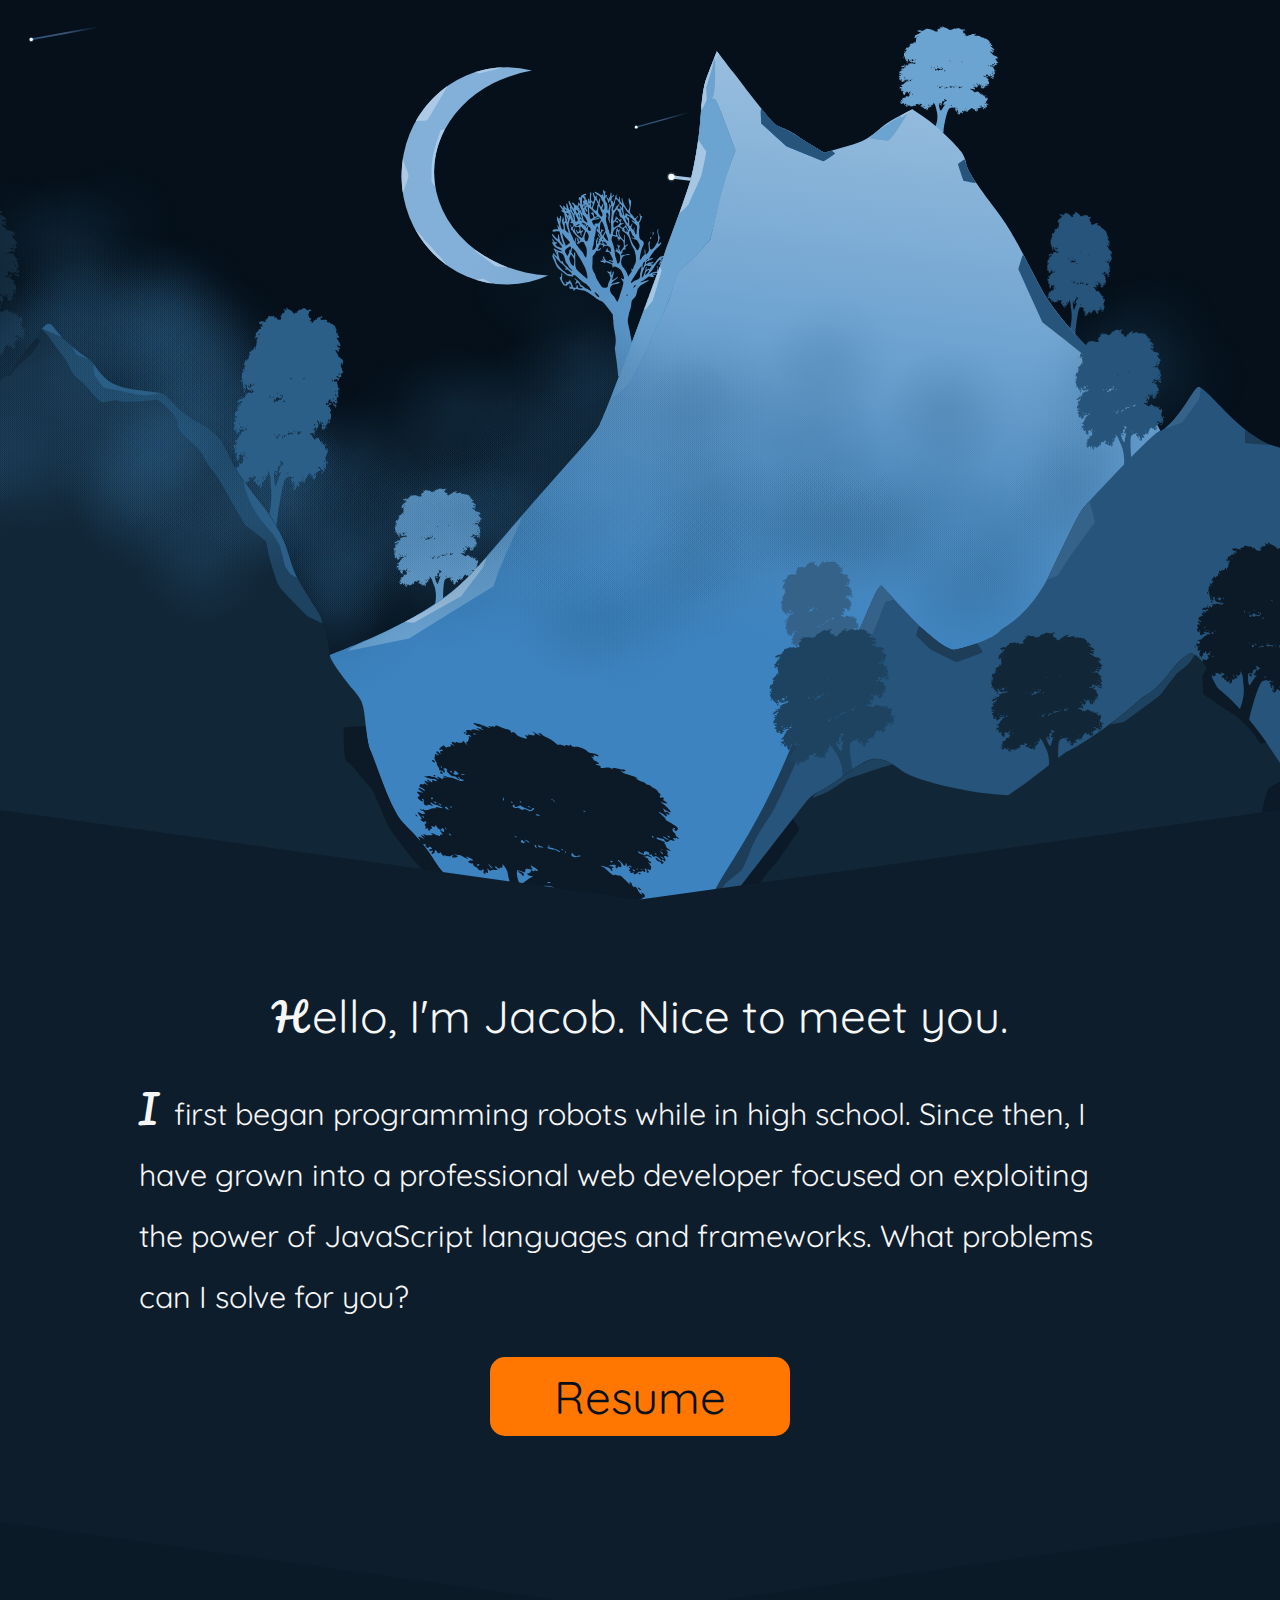
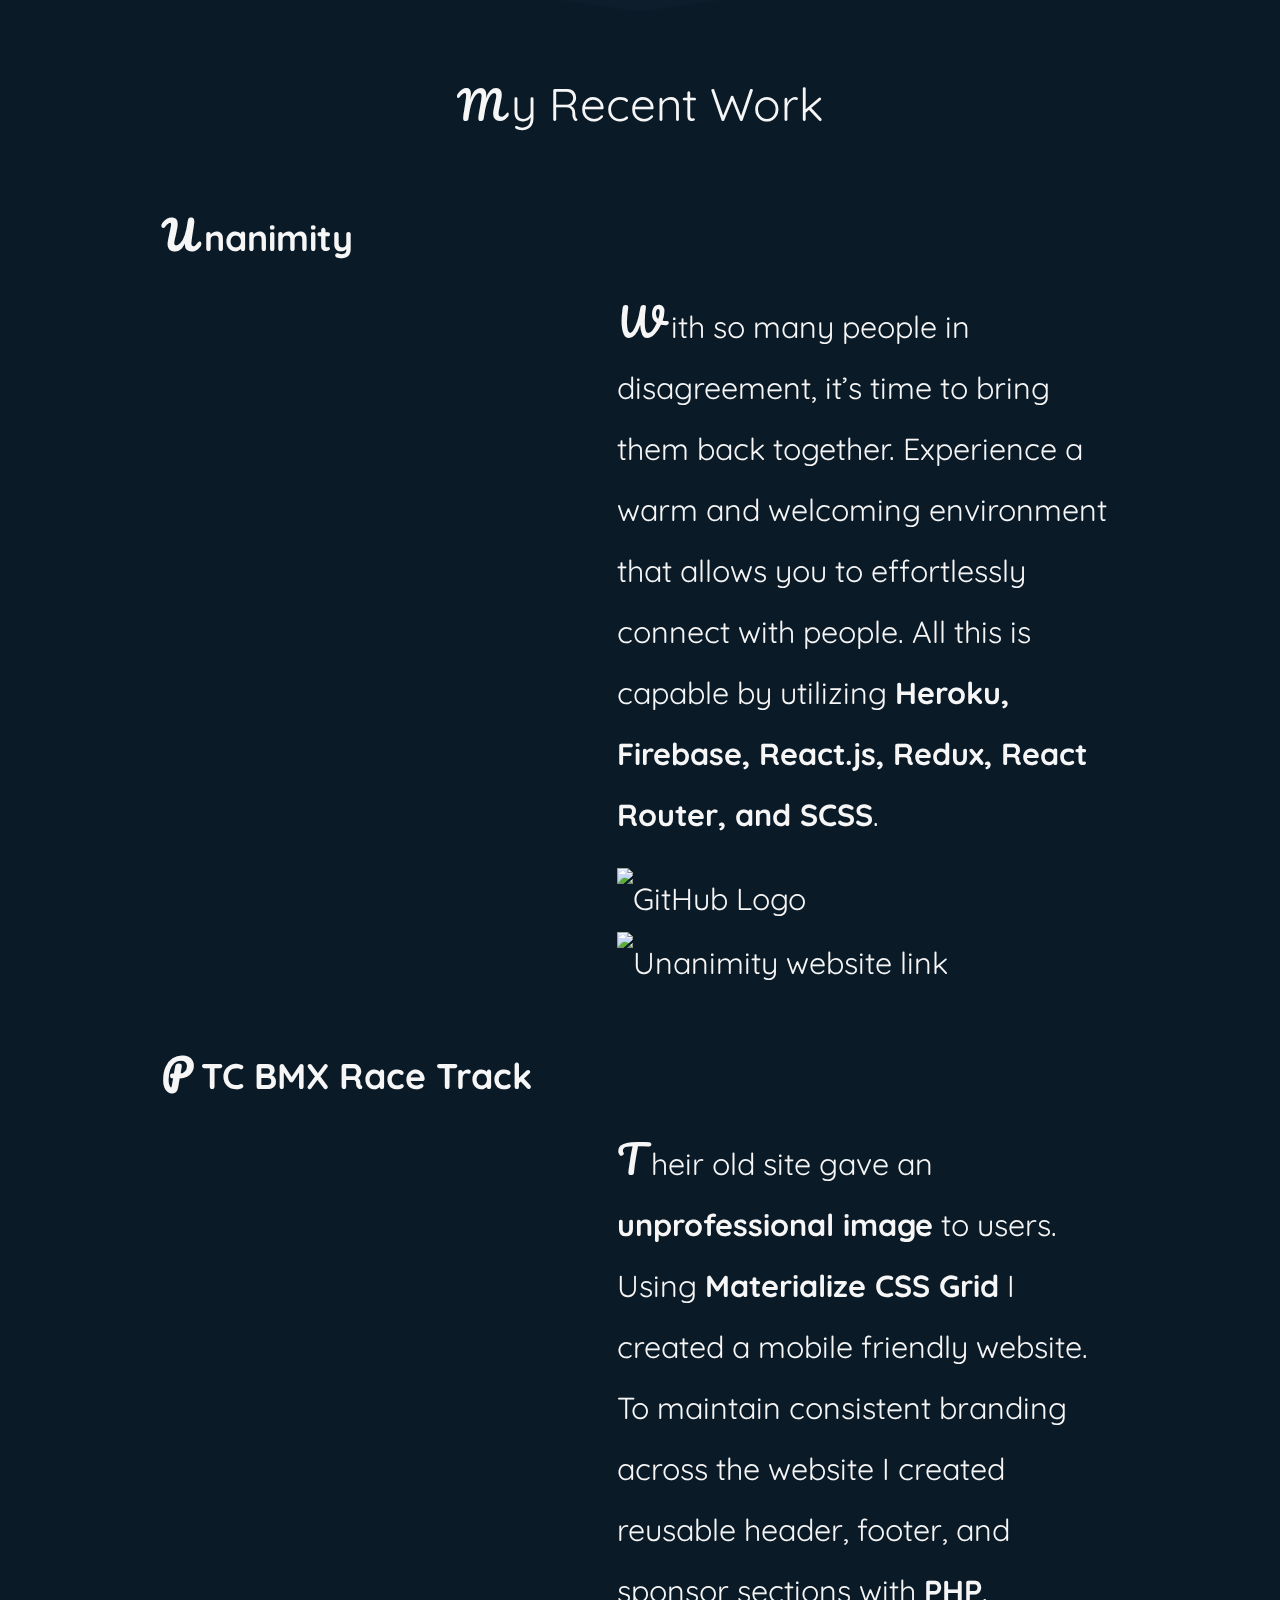
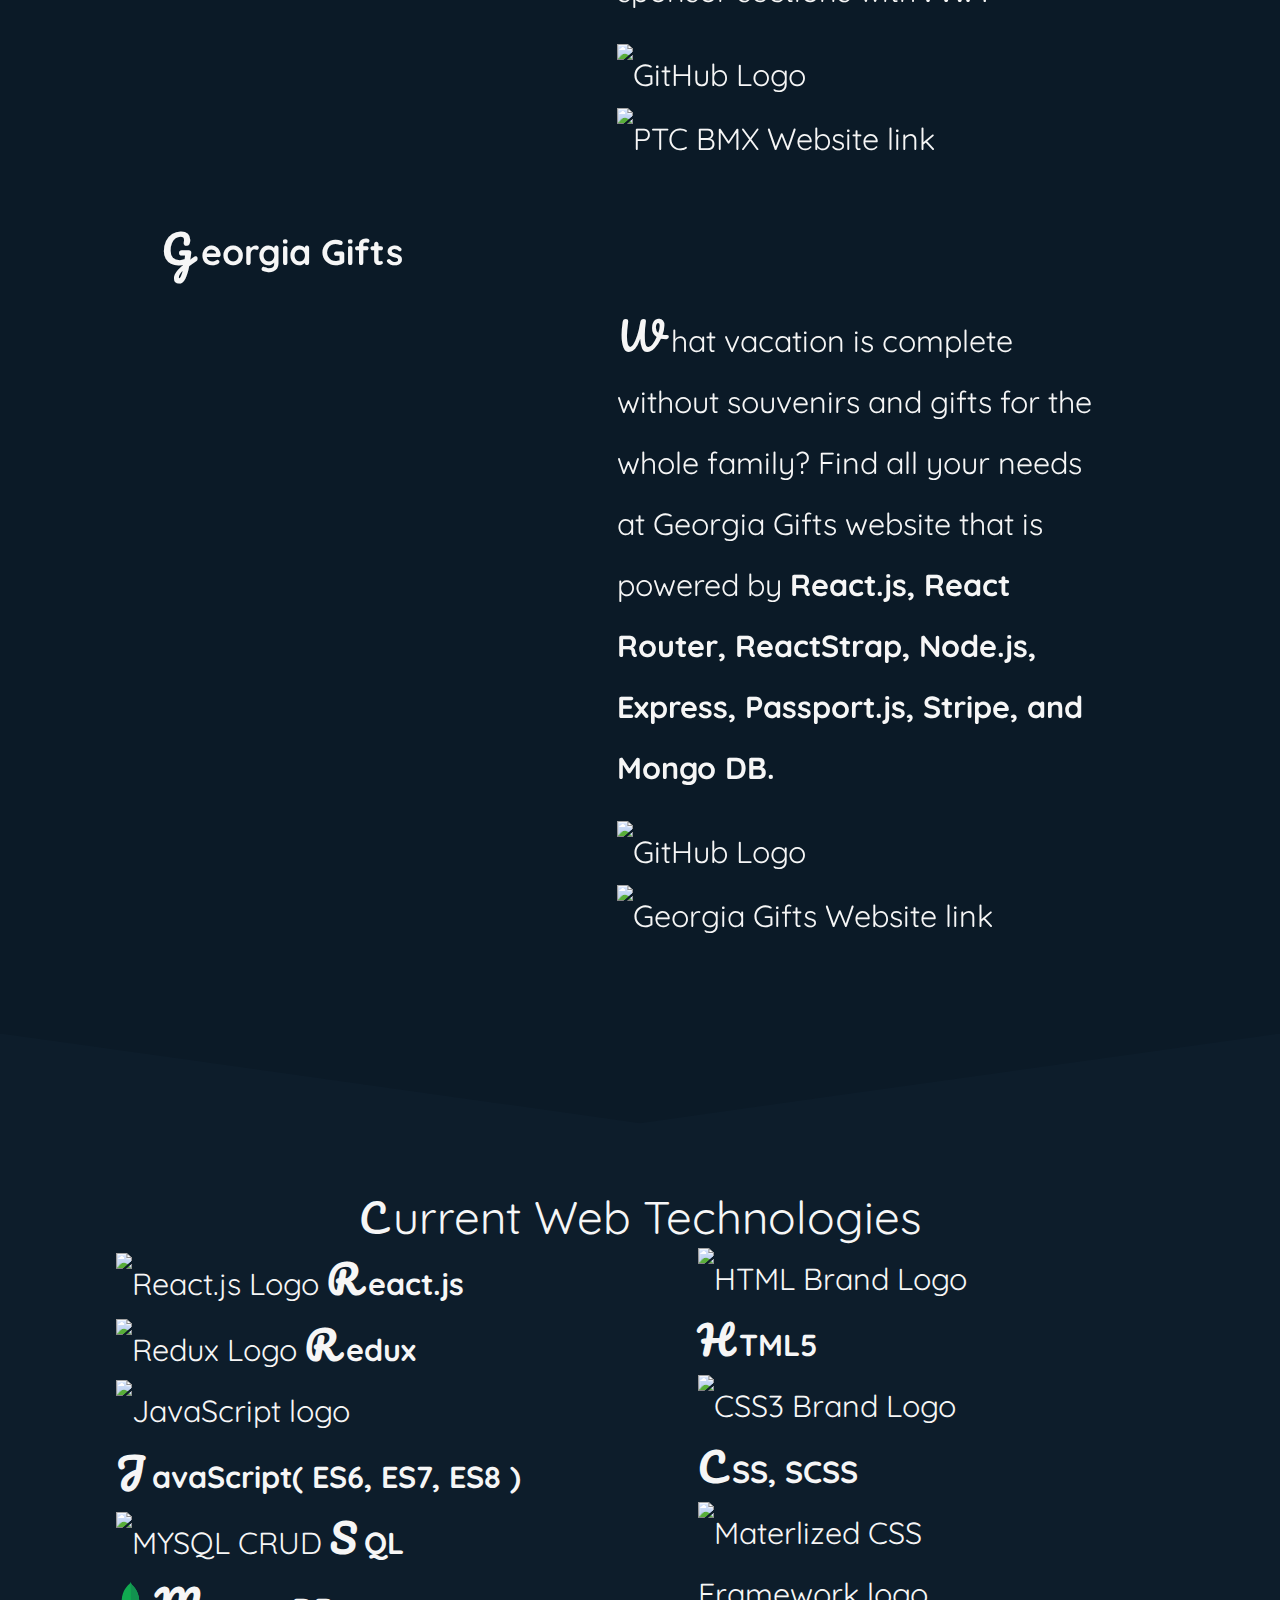
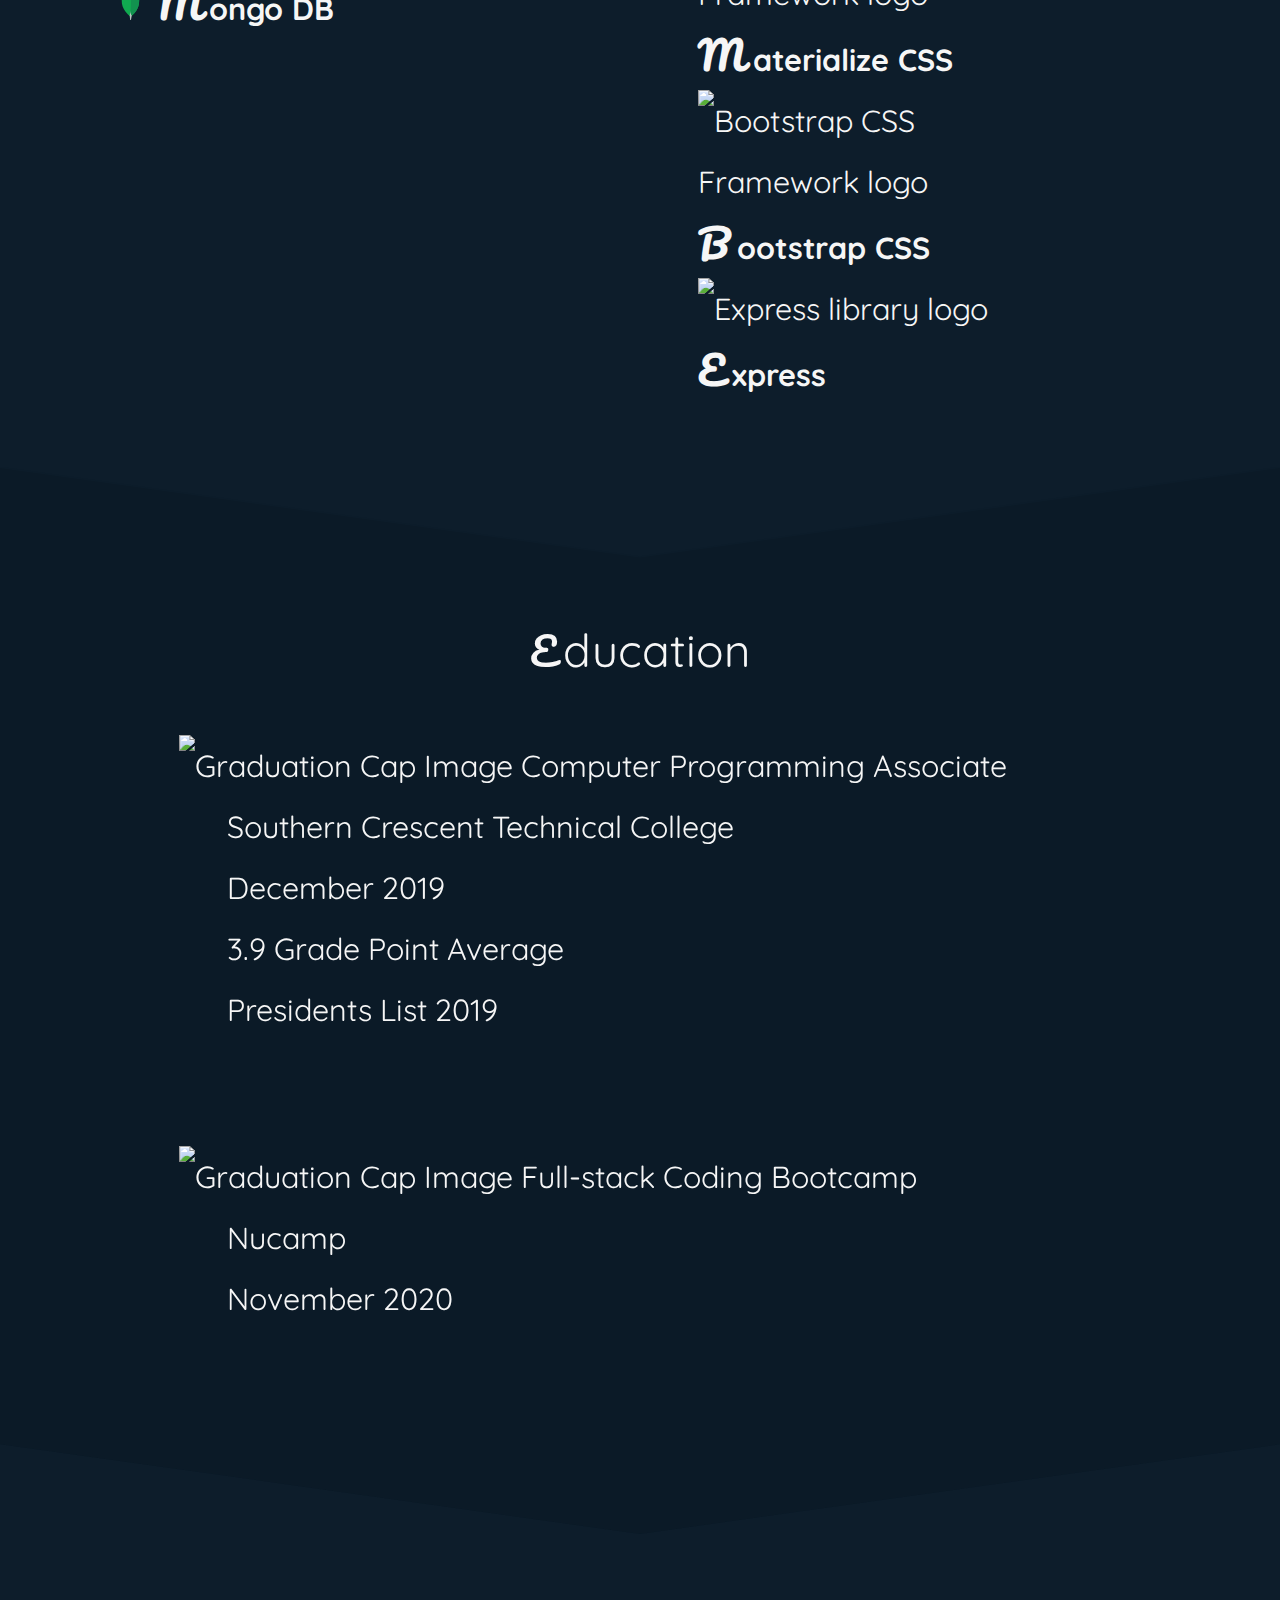
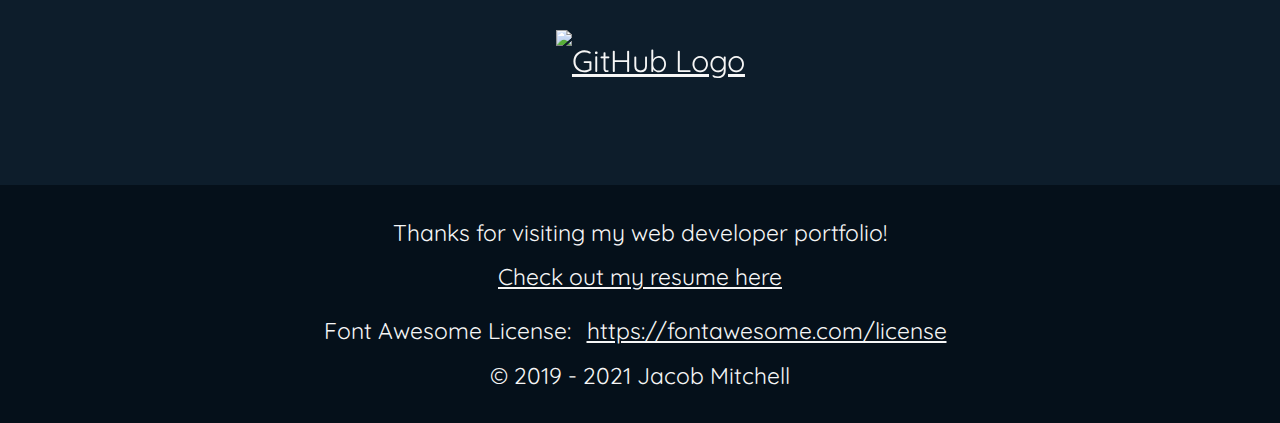
==== commit 0a987d83: "Updated google fonts to preconnect" ====
--- a/index.html
+++ b/index.html
@@ -14,8 +14,8 @@
 	<link rel="manifest" href="/manifest.json">
 	<link rel="stylesheet" type="text/css" href="css/styles.css">
 	<!-- Google Fonts-->
-	<link href="https://fonts.googleapis.com/css?family=Quicksand&display=swap" rel="stylesheet noopener">
-	<link href="https://fonts.googleapis.com/css?family=Pacifico&display=swap" rel="stylesheet noopener">
+	<link href="https://fonts.googleapis.com/css?family=Quicksand&display=swap" rel="preconnect stylesheet noopener">
+	<link href="https://fonts.googleapis.com/css?family=Pacifico&display=swap" rel="preconnect  stylesheet noopener">
 	<!-- SEO-->
 	<!--json-ld -->
 	<link rel="canonical" href="https://jacobportfolio.com" />
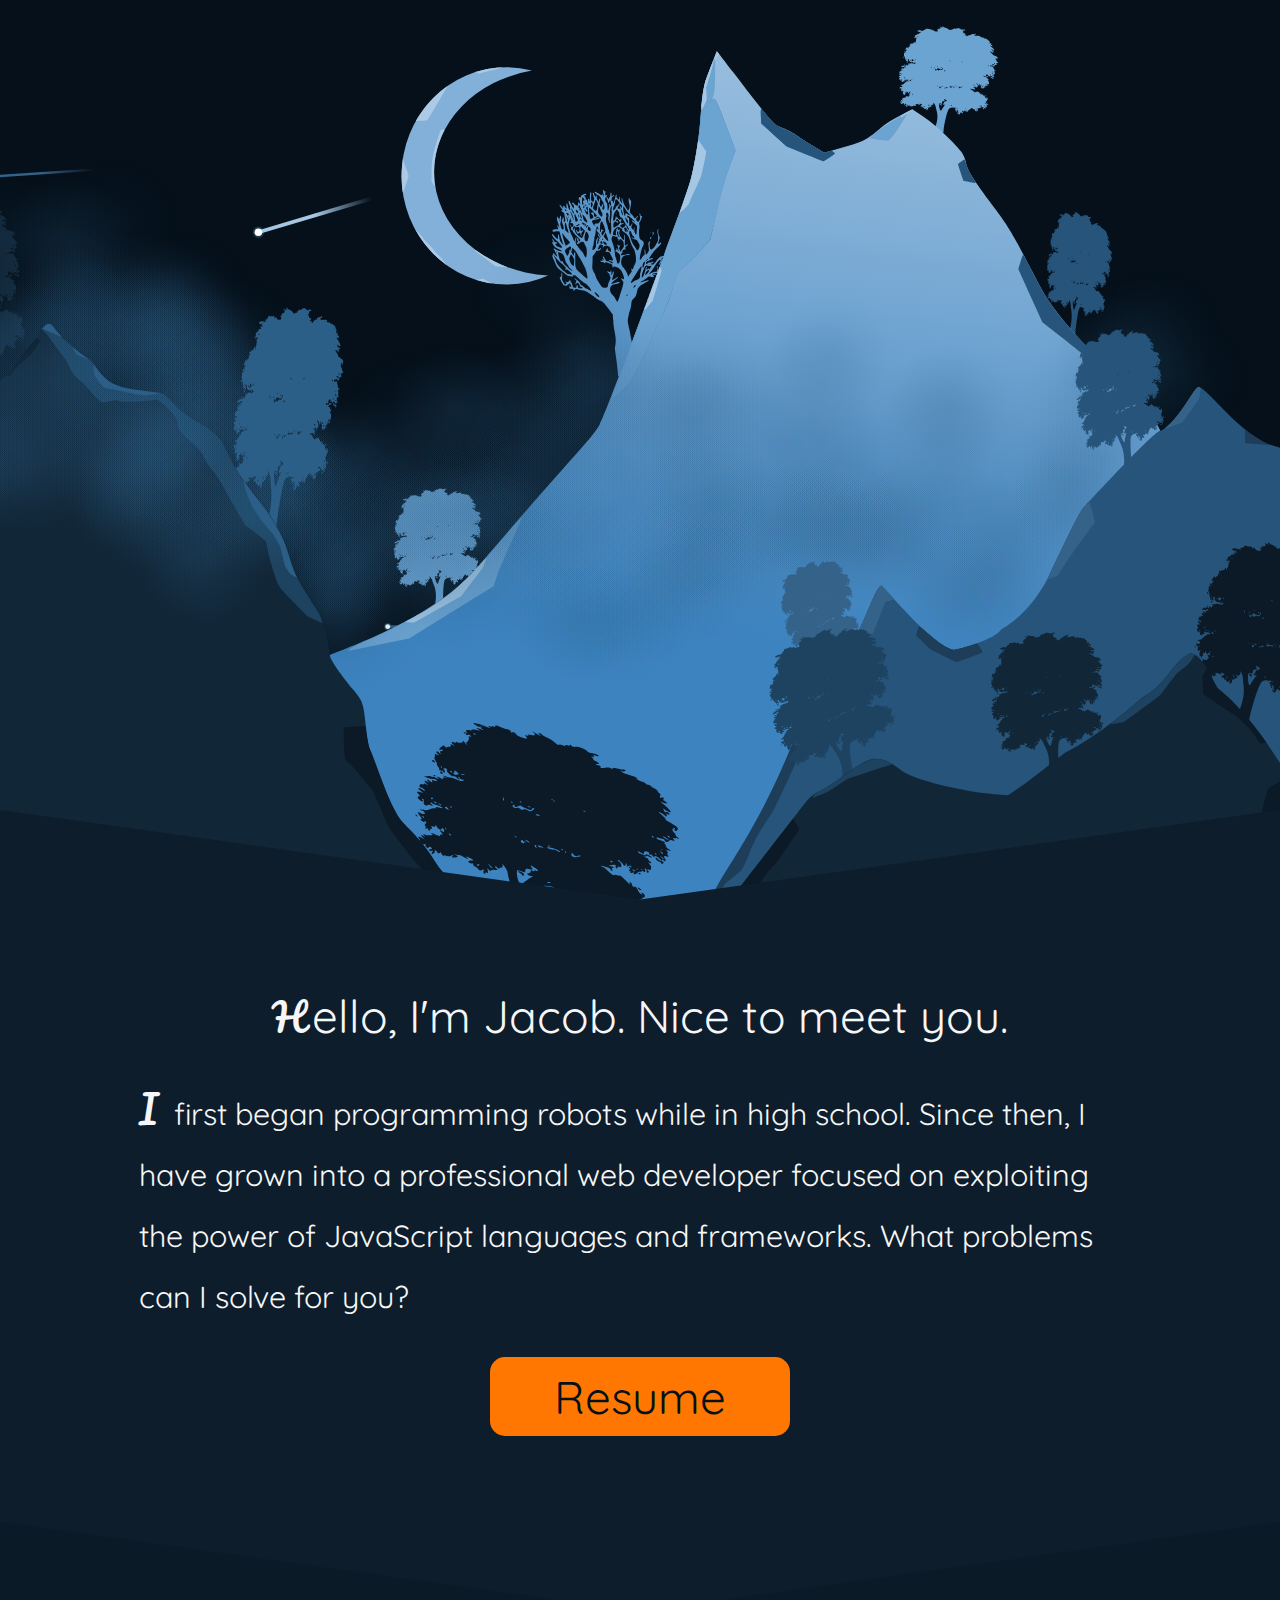
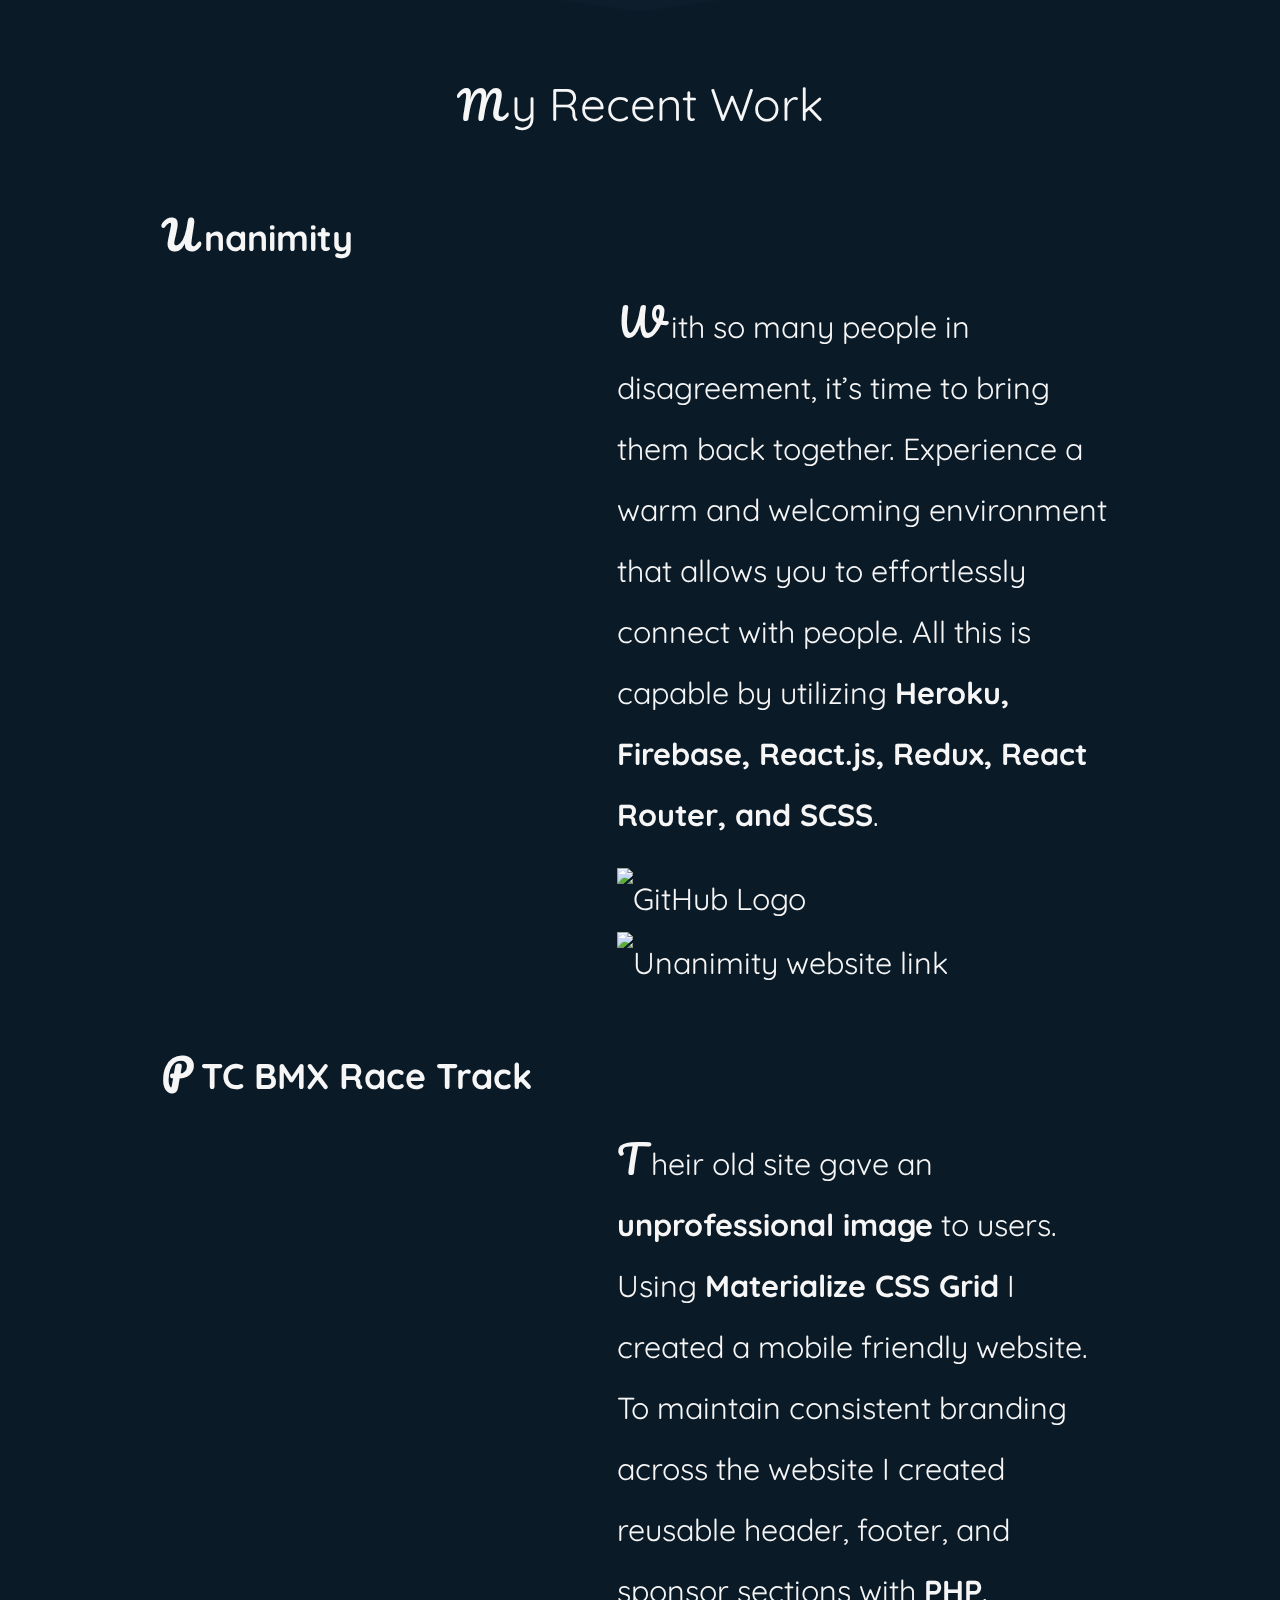
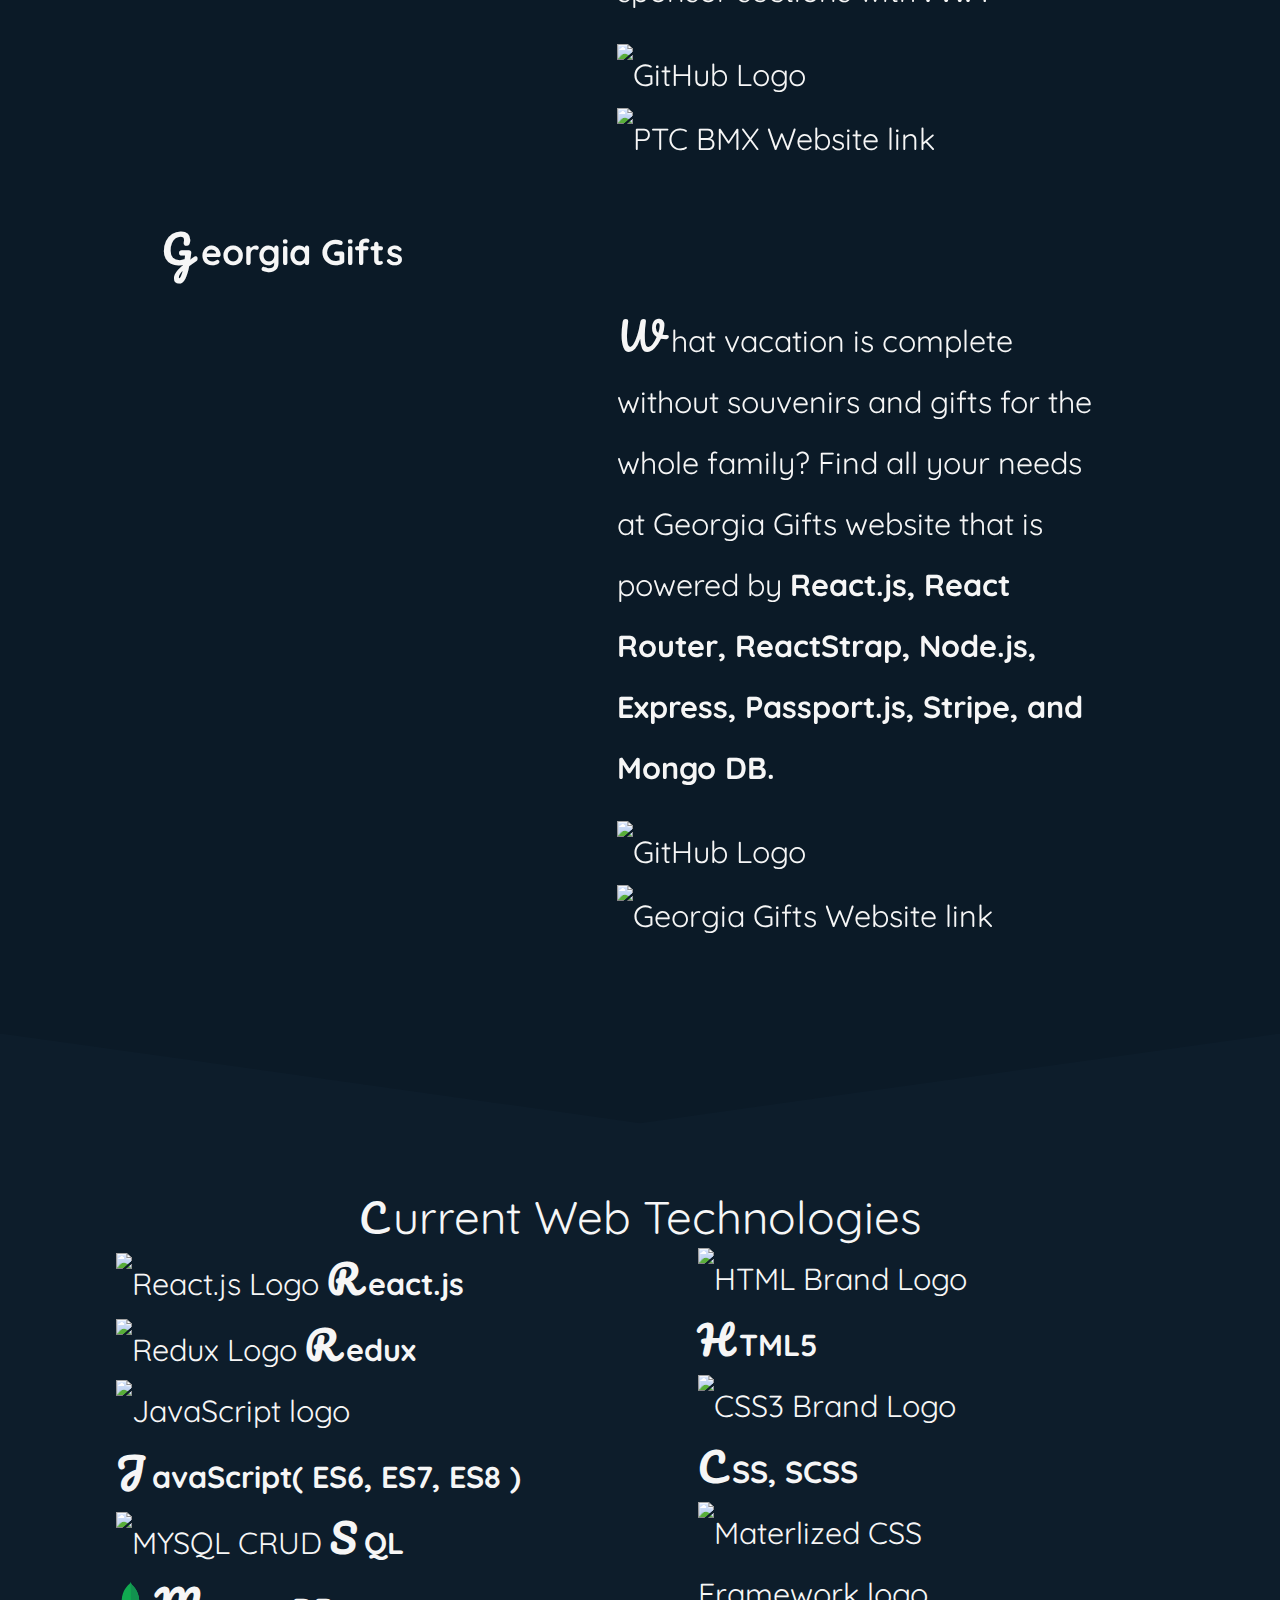
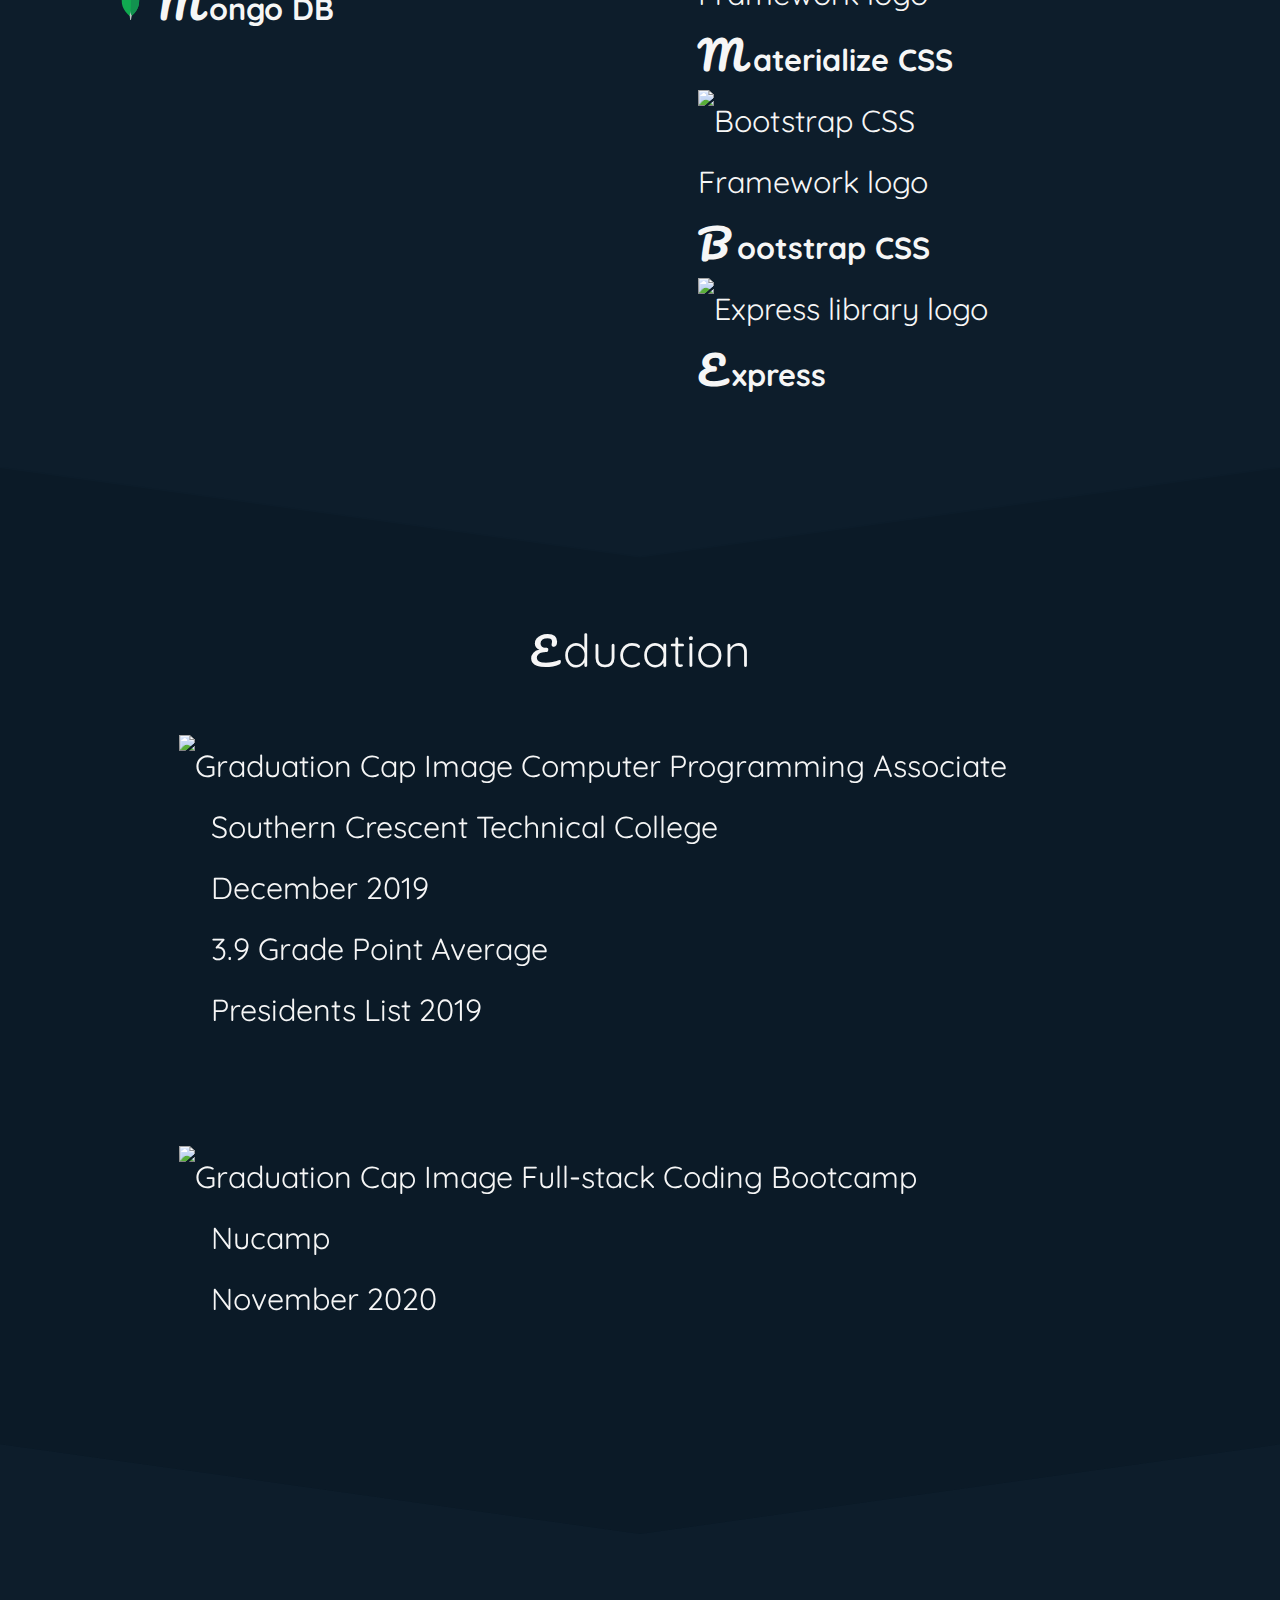
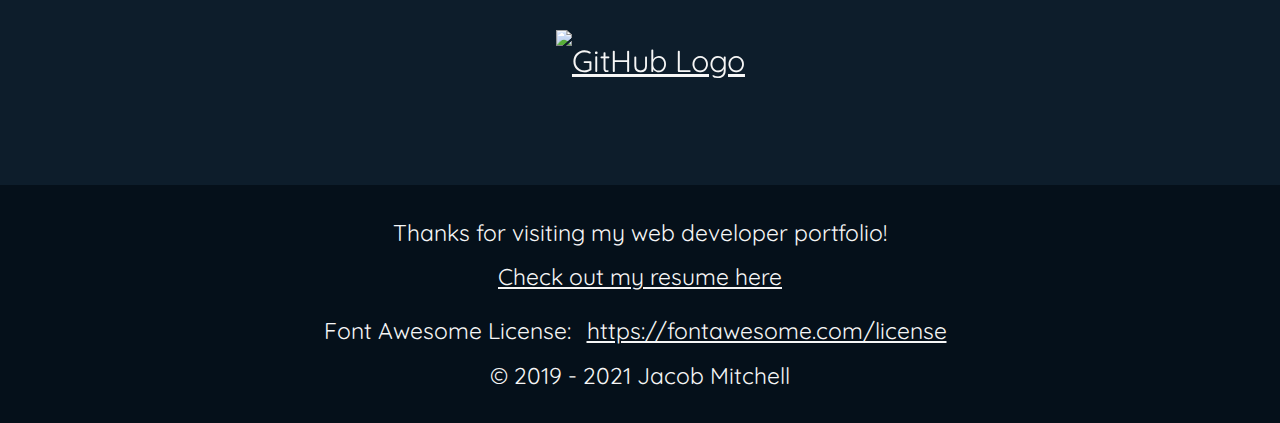
==== commit 8f2f9ac5: "Improve lighthouse audit results" ====
--- a/index.html
+++ b/index.html
@@ -12,7 +12,7 @@
 	<link rel="icon" type="image/png" sizes="32x32" href="images/favicon-32x32.png">
 	<link rel="icon" type="image/png" sizes="16x16" href="images/favicon-16x16.png">
 	<link rel="manifest" href="/manifest.json">
-	<link rel="stylesheet" type="text/css" href="css/styles.css">
+	<link rel="stylesheet preconnect" type="text/css" href="css/styles.css">
 	<!-- Google Fonts-->
 	<link href="https://fonts.googleapis.com/css?family=Quicksand&display=swap" rel="preconnect stylesheet noopener">
 	<link href="https://fonts.googleapis.com/css?family=Pacifico&display=swap" rel="preconnect  stylesheet noopener">
@@ -151,7 +151,7 @@
 						<div class="portColLeft showHover">
 							<a target="blank" href="https://unanimity.herokuapp.com/">
 								<img class="slideIn left" lazy-src="images/unanimity.webp"
-									alt=" Unanimity messenger, Harmony through words">
+									alt=" Unanimity messenger, Harmony through words" width="500px" height="500px">
 							</a>
 						</div>
 						<div class="portColRight">
@@ -163,12 +163,13 @@
 							</p>
 							<a href="https://github.com/Blaine137/unanimityFIREBASE" target="_blank" rel="noreferrer">
 								<img lazy-src="images/fontawesome/github-square-brands.svg" alt="GitHub Logo"
-									aria-label="Jacob Mitchell's GitHub Link" class="showHover github">
+									aria-label="Jacob Mitchell's GitHub Link" class="showHover github" width="50px"
+									height="50px">
 							</a>
 							<a href="https://unanimity.herokuapp.com/" target="_blank" rel="noreferrer">
 								<img lazy-src="images/fontawesome/external-link-alt-solid.svg"
 									alt="Unanimity website link" aria-label="Jacob Mitchell's GitHub Link"
-									class="showHover externalLink">
+									class="showHover externalLink" width="50px" height="50px">
 							</a>
 						</div>
 						<!-- PTC BMX -->
@@ -180,7 +181,7 @@
 						<div class="portColLeft showHover">
 							<a target="_blank" rel="noopener" href="https://jacobportfolio.com/portfolio/ptc-bmx/">
 								<img class="slideIn left" lazy-src="images/ptc_bmx_website.webp"
-									alt="Picture of PTC BMX website">
+									alt="Picture of PTC BMX website" width="500px" height="500px">
 							</a>
 						</div>
 						<div class="portColRight">
@@ -192,12 +193,13 @@
 							</p>
 							<a href="https://github.com/transformerjnm/PTC-BMX" target="_blank" rel="noreferrer">
 								<img lazy-src="images/fontawesome/github-square-brands.svg" alt="GitHub Logo"
-									aria-label="Jacob Mitchell's GitHub Link" class="showHover github">
+									aria-label="Jacob Mitchell's GitHub Link" class="showHover github" width="50px"
+									height="50px">
 							</a>
 							<a href="https://jacobportfolio.com/portfolio/ptc-bmx/" target="_blank" rel="noreferrer">
 								<img lazy-src="images/fontawesome/external-link-alt-solid.svg"
 									alt="PTC BMX Website link" aria-label="Jacob Mitchell's GitHub Link"
-									class="showHover externalLink">
+									class="showHover externalLink" width="50px" height="50px">
 							</a>
 						</div>
 						<!-- Georgia Gifts -->
@@ -209,7 +211,8 @@
 						<div class="portColLeft showHover">
 							<a target="_blank" href="https://georgia-gifts.herokuapp.com/" rel="noreferrer">
 								<img class="slideIn left" lazy-src="images/georgia-gifts.webp"
-									alt="Georgia Gifts is a small website that demonstrates react.js website development.">
+									alt="Georgia Gifts is a small website that demonstrates react.js website development."
+									width="500px" height="500px">
 							</a>
 						</div>
 						<div class="portColRight">
@@ -222,12 +225,13 @@
 							<a href="https://github.com/transformerjnm/Gerogia-Gifts-MERN" target="_blank"
 								rel="noreferrer">
 								<img lazy-src="images/fontawesome/github-square-brands.svg" alt="GitHub Logo"
-									aria-label="Link to Georgia Gifts Project" class="showHover github">
+									aria-label="Link to Georgia Gifts Project" class="showHover github" width="50px"
+									height="50px">
 							</a>
 							<a href="https://georgia-gifts.herokuapp.com/" target="_blank" rel="noreferrer">
 								<img lazy-src="images/fontawesome/external-link-alt-solid.svg"
 									alt="Georgia Gifts Website link" aria-label="Jacob Mitchell's GitHub Link"
-									class="showHover externalLink">
+									class="showHover externalLink" width="50px" height="50px">
 							</a>
 						</div><!-- Georgia Gifts -->
 					</div><!-- grid -->
@@ -238,17 +242,19 @@
 			<h2>Current Web Technologies</h2>
 			<div class="skillColLeft">
 				<img class="skillIconHeight" lazy-src="images/fontawesome/react-brands.svg" alt="React.js Logo"
-					aria-label="React.js logo">
+					aria-label="React.js logo" width="50px" height="50px">
 				<h4>React.js</h4>
 				<br>
-				<img class="skillIconHeight" lazy-src="images/redux.png" alt="Redux Logo" aria-label="redux logo">
+				<img class="skillIconHeight" lazy-src="images/redux.png" alt="Redux Logo" aria-label="redux logo"
+					width="50px" height="50px">
 				<h4>Redux</h4>
 				<br>
 				<img class="skillIconHeight" lazy-src="images/fontawesome/js-square-brands.svg" alt="JavaScript logo"
-					aria-label="JavaScript Logo">
+					aria-label="JavaScript Logo" width="50px" height="50px">
 				<h4>JavaScript( ES6, ES7, ES8 )</h4>
 				<br>
-				<img class="skillIconHeight" aria-label="MYSQL CRUD Logo" lazy-src="images/mysql.png" alt="MYSQL CRUD">
+				<img class="skillIconHeight" aria-label="MYSQL CRUD Logo" lazy-src="images/mysql.png" alt="MYSQL CRUD"
+					width="50px" height="50px">
 				<h4>SQL</h4>
 				<br>
 				<svg class="svgSkillIconHeight" viewBox="0 0 13 26" style="width: 1rem; margin: 0; display: inline;"
@@ -268,23 +274,25 @@
 			</div>
 			<div class="skillColRight">
 				<img class="skillIconHeight" aria-label="HTML Brand Logo" lazy-src="images/fontawesome/html5-brands.svg"
-					alt="HTML Brand Logo">
+					alt="HTML Brand Logo" width="50px" height="50px">
 				<h4>HTML5</h4>
 				<br>
 				<img class="skillIconHeight" lazy-src="images/fontawesome/css3-alt-brands.svg" alt="CSS3 Brand Logo"
-					aria-label="CSS3 Brand Logo">
+					aria-label="CSS3 Brand Logo" width="50px" height="50px">
 				<h4>CSS, SCSS</h4>
 				<br>
 				<img class="skillIconHeight" aria-label="Materlized CSS Framework logo"
-					lazy-src="images/materlized-css.png" alt="Materlized CSS Framework logo">
+					lazy-src="images/materlized-css.png" alt="Materlized CSS Framework logo" width="50px" height="50px">
 				<h4>Materialize CSS</h4>
 				<br>
 				<img class="svgSkillIconHeight" aria-label="Bootstrap CSS Framework logo"
-					lazy-src="images/fontawesome/bootstrap-brands.svg" alt="Bootstrap CSS Framework logo">
+					lazy-src="images/fontawesome/bootstrap-brands.svg" alt="Bootstrap CSS Framework logo" width="50px"
+					height="50px">
 				<h4>Bootstrap CSS</h4>
 				<br>
 				<img class="svgSkillIconHeight" aria-label="Express library logo"
-					lazy-src="images/fontawesome/node-js-brands.svg" alt="Express library logo">
+					lazy-src="images/fontawesome/node-js-brands.svg" alt="Express library logo" width="50px"
+					height="50px">
 				<h4>Express</h4>
 				<br>
 			</div>
@@ -294,24 +302,26 @@
 			<div class="grid">
 				<div class="colContainer">
 					<ul>
-						<li><img class="gradCap" lazy-src="images/fontawesome/graduation-cap-solid.svg"
-								alt="Graduation Cap Image">&nbsp;Computer Programming Associate</li>
-						<ul>
-							<li>&nbsp;Southern Crescent Technical College</li>
-							<li>&nbsp;December 2019</li>
-							<li>&nbsp;3.9 Grade Point Average</li>
-							<li>&nbsp;Presidents List 2019</li>
-						</ul>
+						<li>
+							<img class="gradCap" lazy-src="images/fontawesome/graduation-cap-solid.svg"
+								alt="Graduation Cap Image" width="50px" height="50px">
+							Computer Programming Associate
+						</li>
+						<li>&nbsp;&nbsp;&nbsp;&nbsp;Southern Crescent Technical College</li>
+						<li>&nbsp;&nbsp;&nbsp;&nbsp;December 2019</li>
+						<li>&nbsp;&nbsp;&nbsp;&nbsp;3.9 Grade Point Average</li>
+						<li>&nbsp;&nbsp;&nbsp;&nbsp;Presidents List 2019</li>
 					</ul>
 				</div>
 				<div class="colContainer">
 					<ul>
-						<li><img class="gradCap" lazy-src="images/fontawesome/graduation-cap-solid.svg"
-								alt="Graduation Cap Image">&nbsp;Full-stack Coding Bootcamp</li>
-						<ul>
-							<li>&nbsp;Nucamp</li>
-							<li>&nbsp;November 2020</li>
-						</ul>
+						<li>
+							<img class="gradCap" lazy-src="images/fontawesome/graduation-cap-solid.svg"
+								alt="Graduation Cap Image" width="50px" height="50px">
+							Full-stack Coding Bootcamp
+						</li>
+						<li>&nbsp;&nbsp;&nbsp;&nbsp;Nucamp</li>
+						<li>&nbsp;&nbsp;&nbsp;&nbsp;November 2020</li>
 					</ul>
 				</div>
 			</div>
@@ -323,16 +333,17 @@
 						<a rel="noreferrer" href="https://www.linkedin.com/in/jacob-mitchell157/" target="_blank">
 							<img class="showHover contactIcon slideIn left"
 								lazy-src="images/fontawesome/linkedin-brands.svg" alt="Linkedin Logo"
-								aria-label="Jacob Mitchell's LinkedIn link">
+								aria-label="Jacob Mitchell's LinkedIn link" width="100px" height="100px">
 						</a>
 						<a href="https://github.com/transformerjnm/" target="_blank" rel="noreferrer">
 							<img lazy-src="images/fontawesome/github-square-brands.svg" alt="GitHub Logo"
-								aria-label="Jacob Mitchell's GitHub Link" class="showHover contactIcon fadeIn">
+								aria-label="Jacob Mitchell's GitHub Link" class="showHover contactIcon fadeIn"
+								width="100px" height="100px">
 						</a>
 						<a href="mailto:jacob.mitchell157@gmail.com">
 							<img class="showHover contactIcon slideIn right"
 								lazy-src="images/fontawesome/envelope-solid.svg" alt="Email image"
-								aria-label="Jacob Mitchell's email link">
+								aria-label="Jacob Mitchell's email link" width="100px" height="100px">
 						</a>
 					</div>
 				</div>
@@ -347,9 +358,9 @@
 				href="https://fontawesome.com/license">https://fontawesome.com/license</a></span><br>
 		<span>&copy; 2019 - 2021 Jacob Mitchell</span><br>
 	</footer>
-	<script src="js/intersectionobserver.js"></script>
+	<script src="js/intersectionobserver.js" defer></script>
 	<script src="js/canvas.js" defer></script>
-	<script src="js/app.js"></script>
+	<script src="js/app.js" defer></script>
 </body>
 
 </html>--- a/css/styles.css
+++ b/css/styles.css
@@ -216,6 +216,8 @@
 .portfolio img {
 	max-width: 80vw;
 	min-width: 80vw;
+	width: 80vw;
+	height: auto;
 }
 .portfolio p {
 	margin: 0;
@@ -249,7 +251,7 @@
 	animation-fill-mode: forwards;
 	animation-duration: 2s;
 }
-.contactIcon { height: 5rem; }
+.contactIcon { height: 5rem; width: 5rem; }
 footer {
 	background-color: var(--accent-background);
 	position: relative;
@@ -281,6 +283,8 @@
 	.portfolio img {
 		max-width: 100%;
 		min-width: 100%;	
+		width: 100%;
+		height: auto;
 	}
 	.skillColLeft {
 		grid-column-start: 2;
